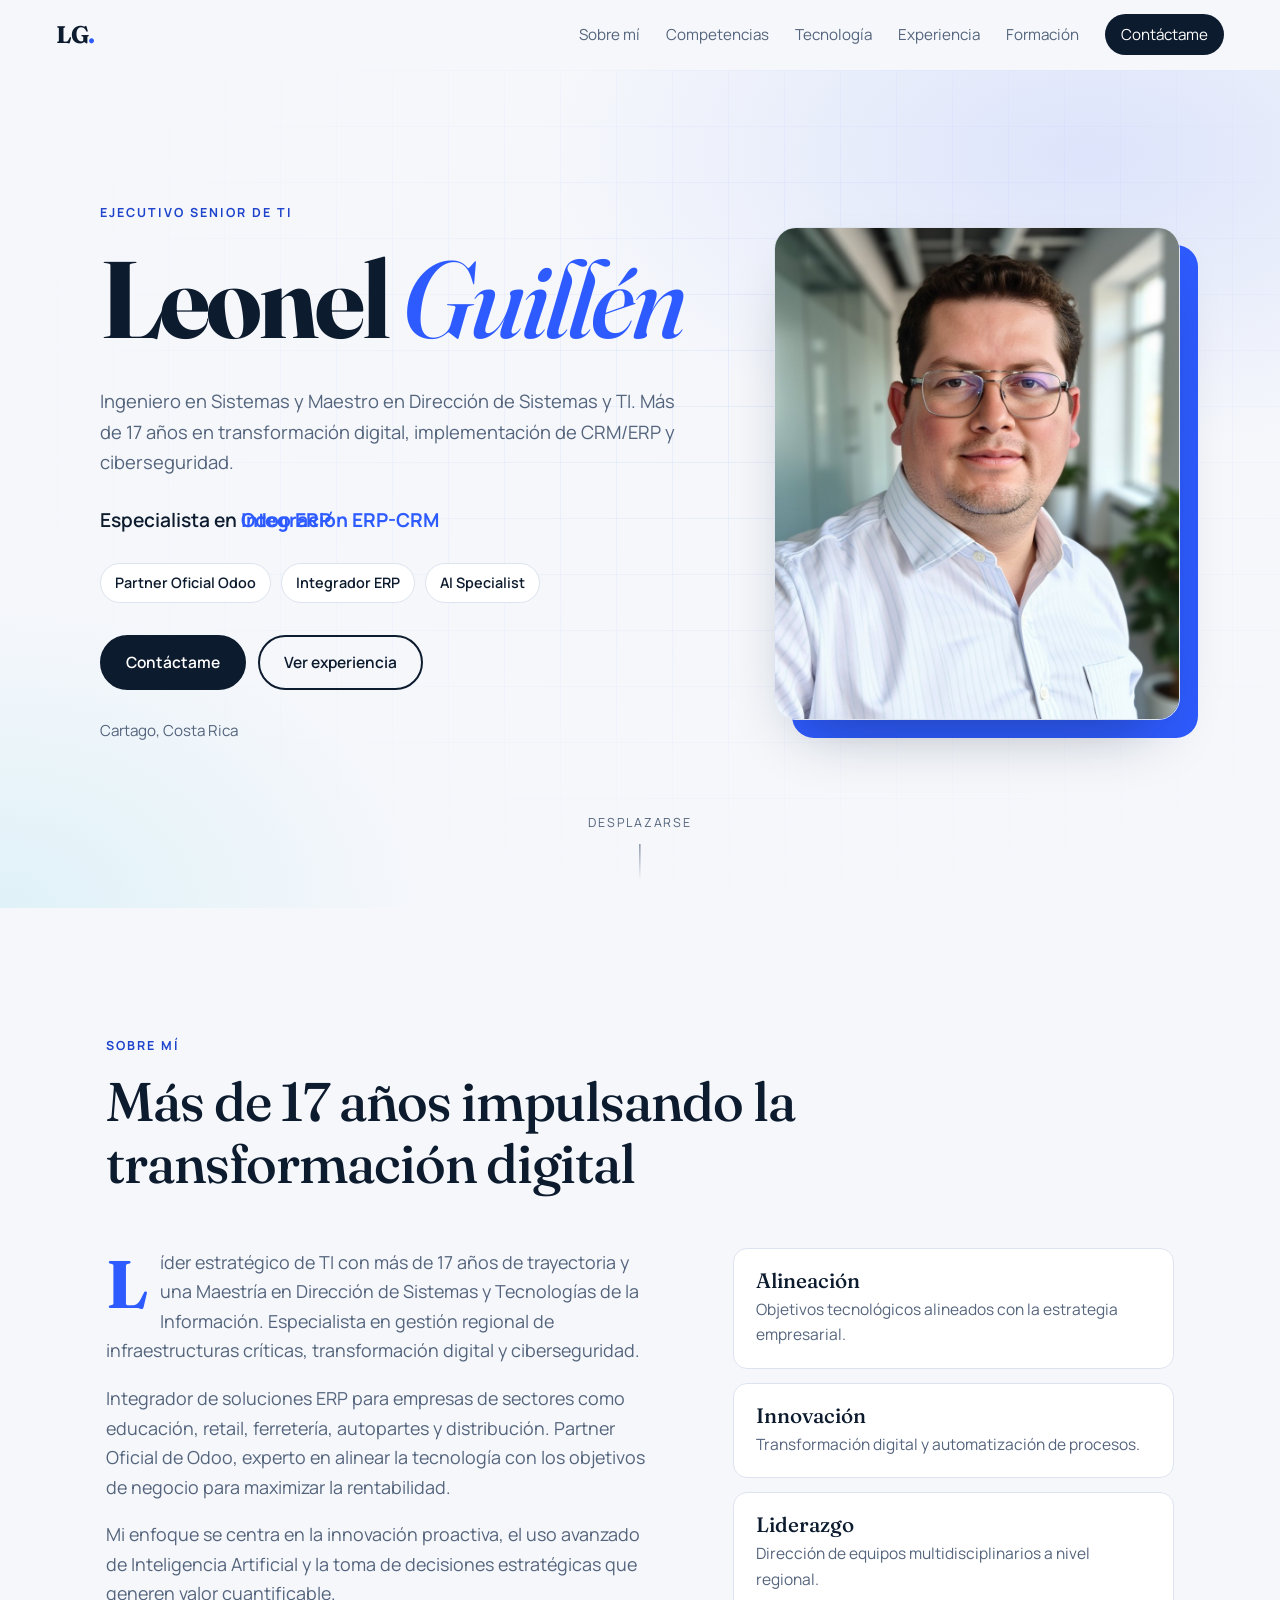
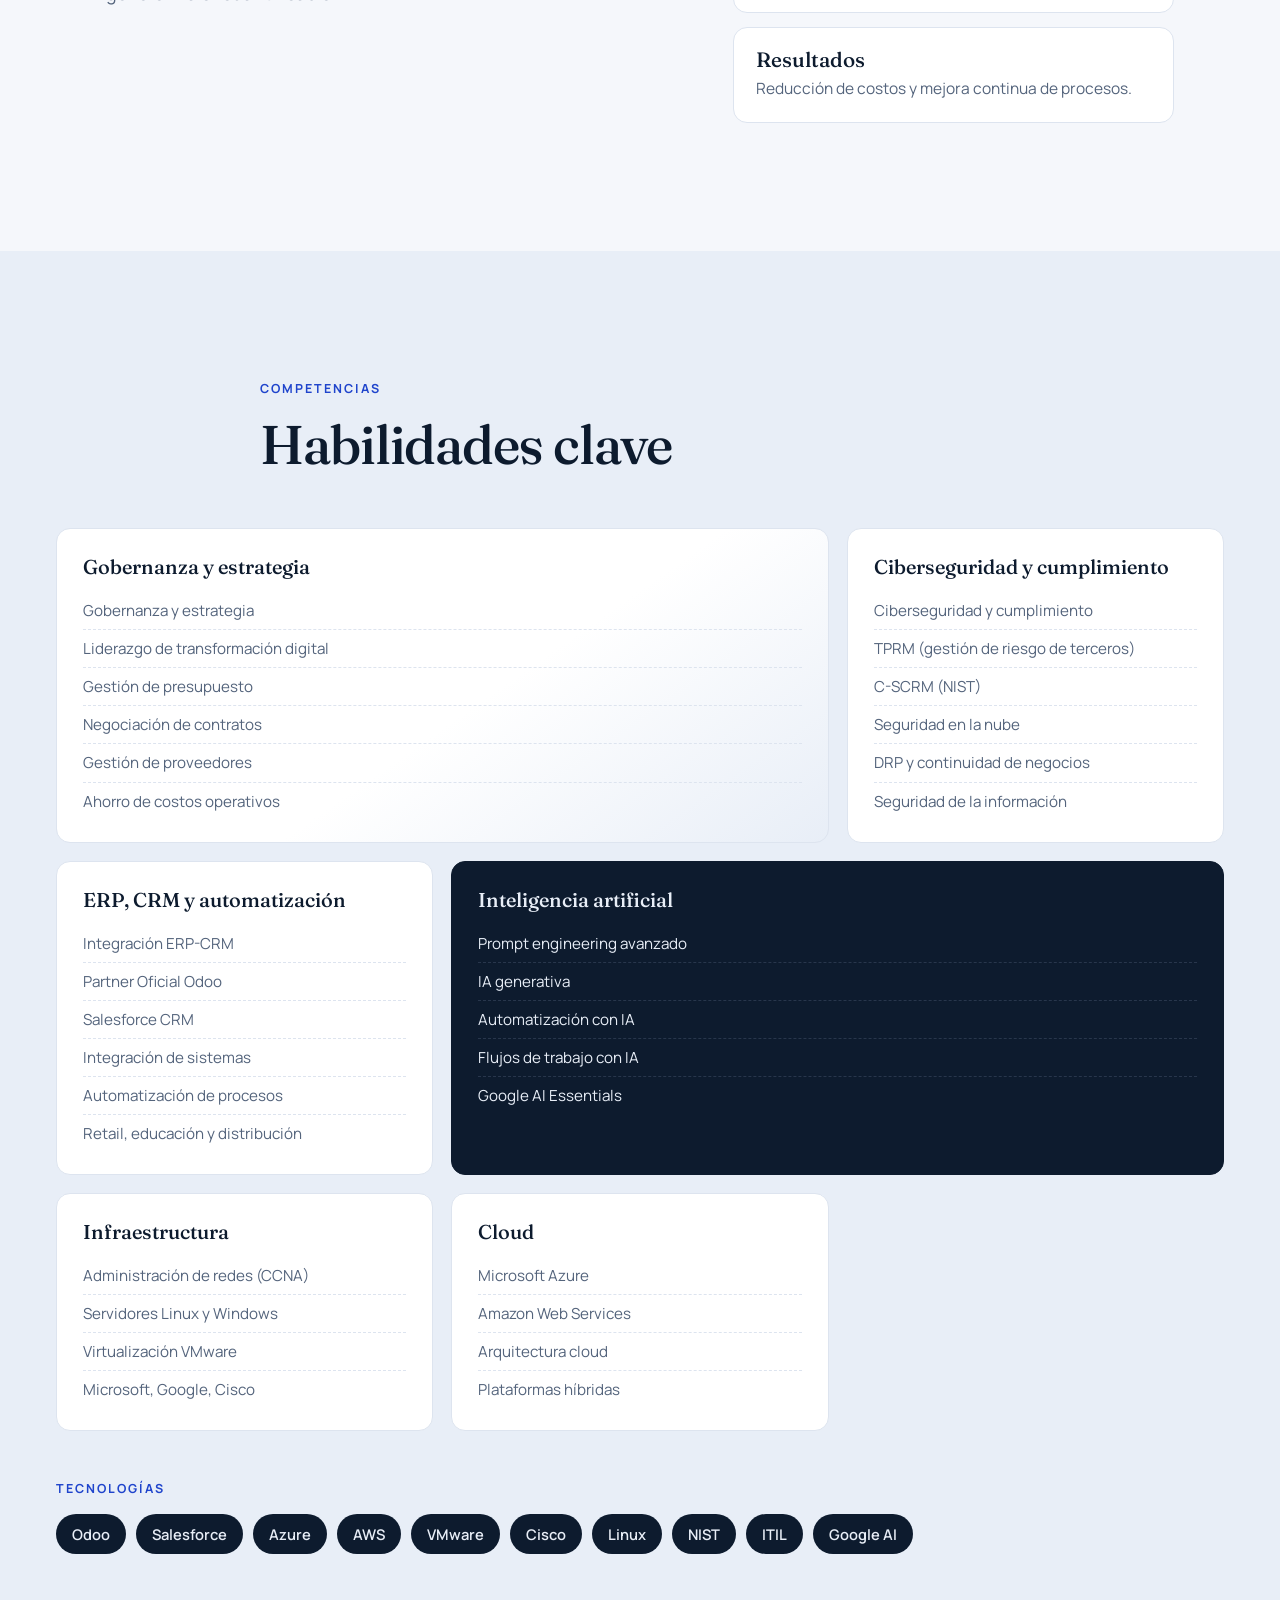
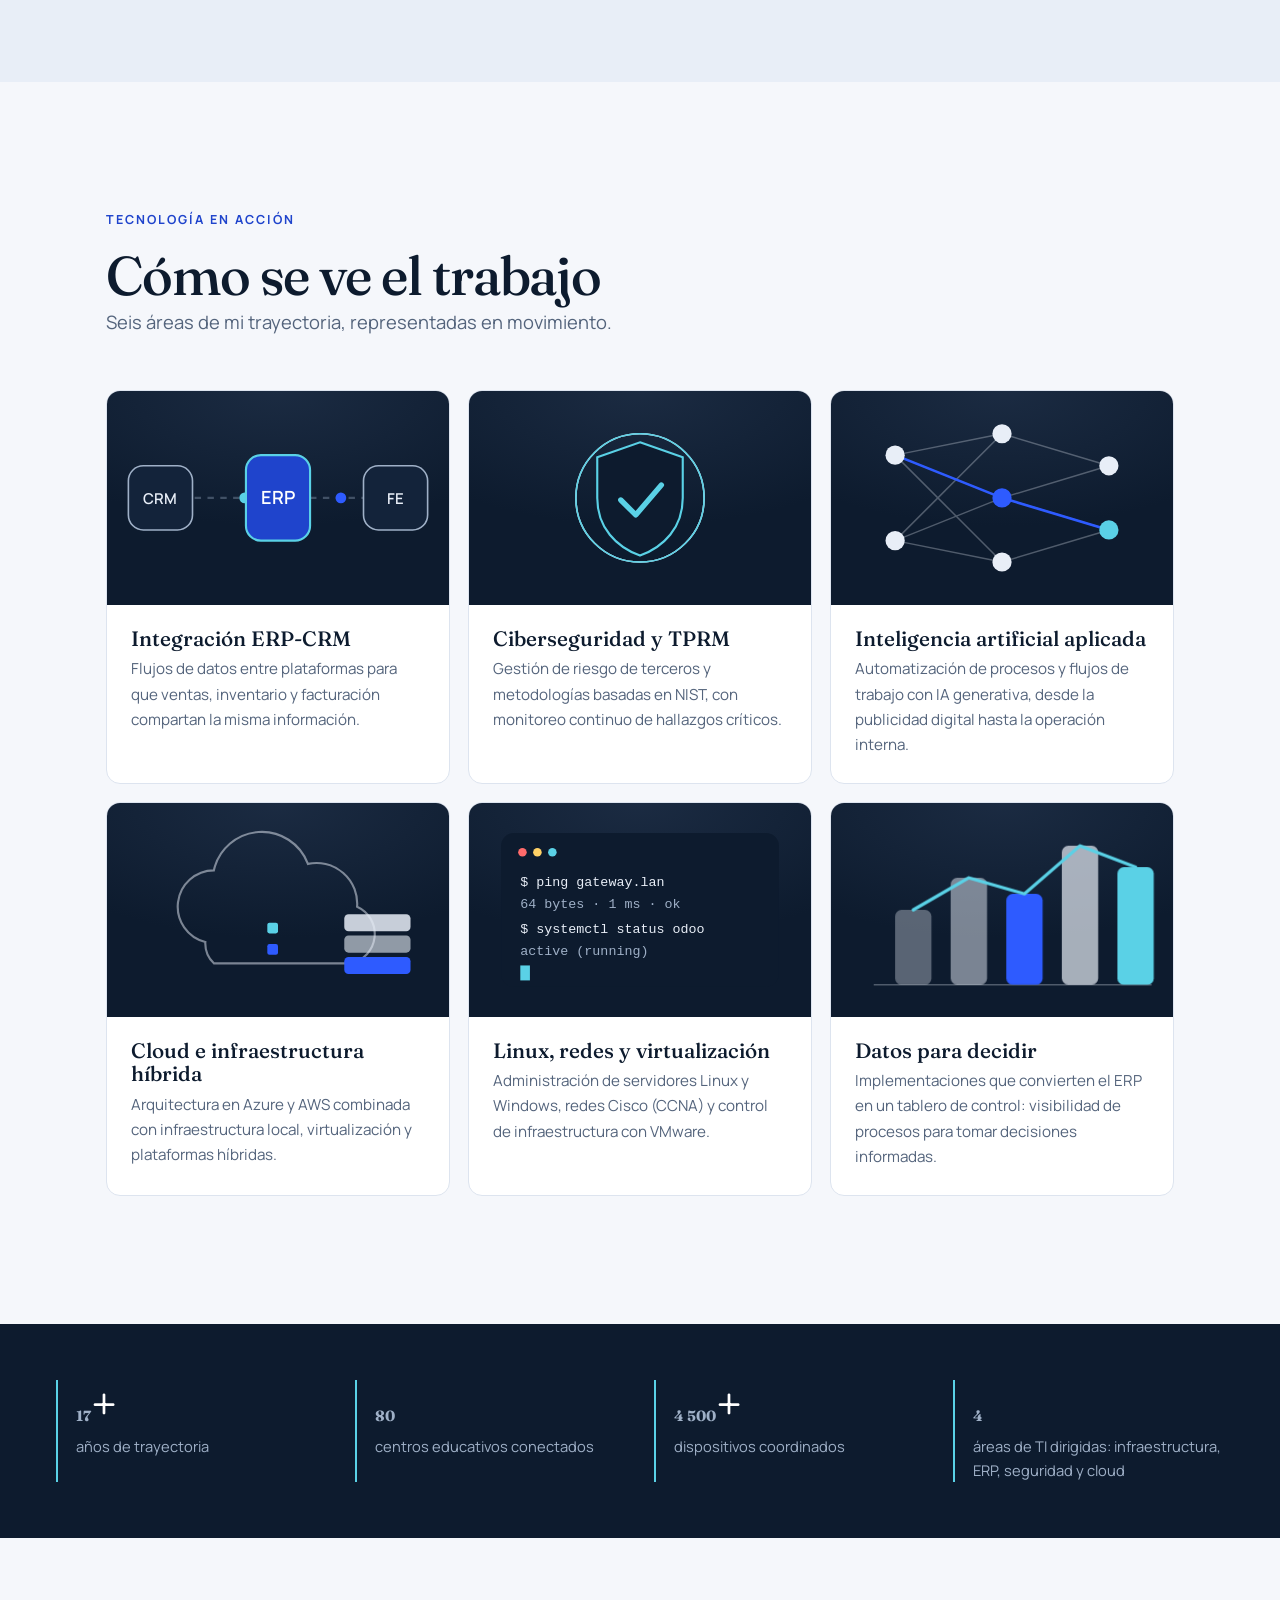
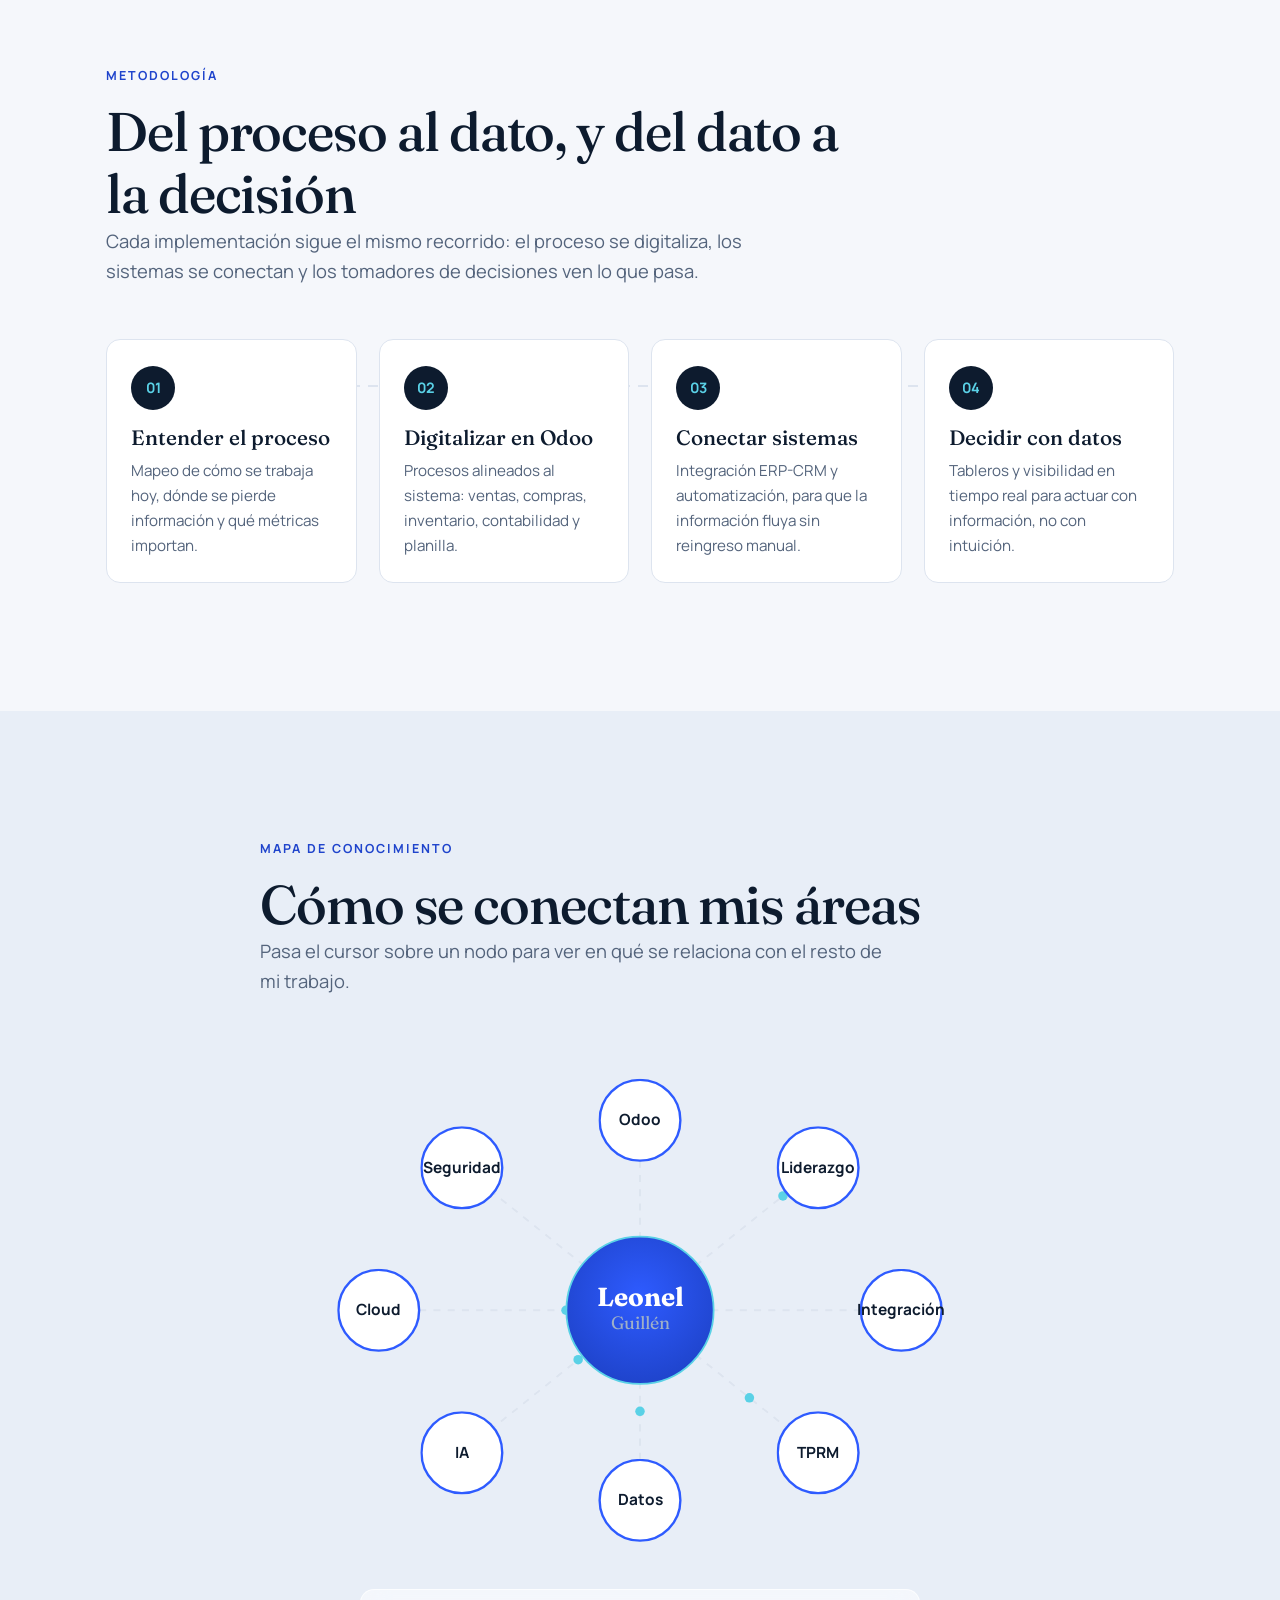
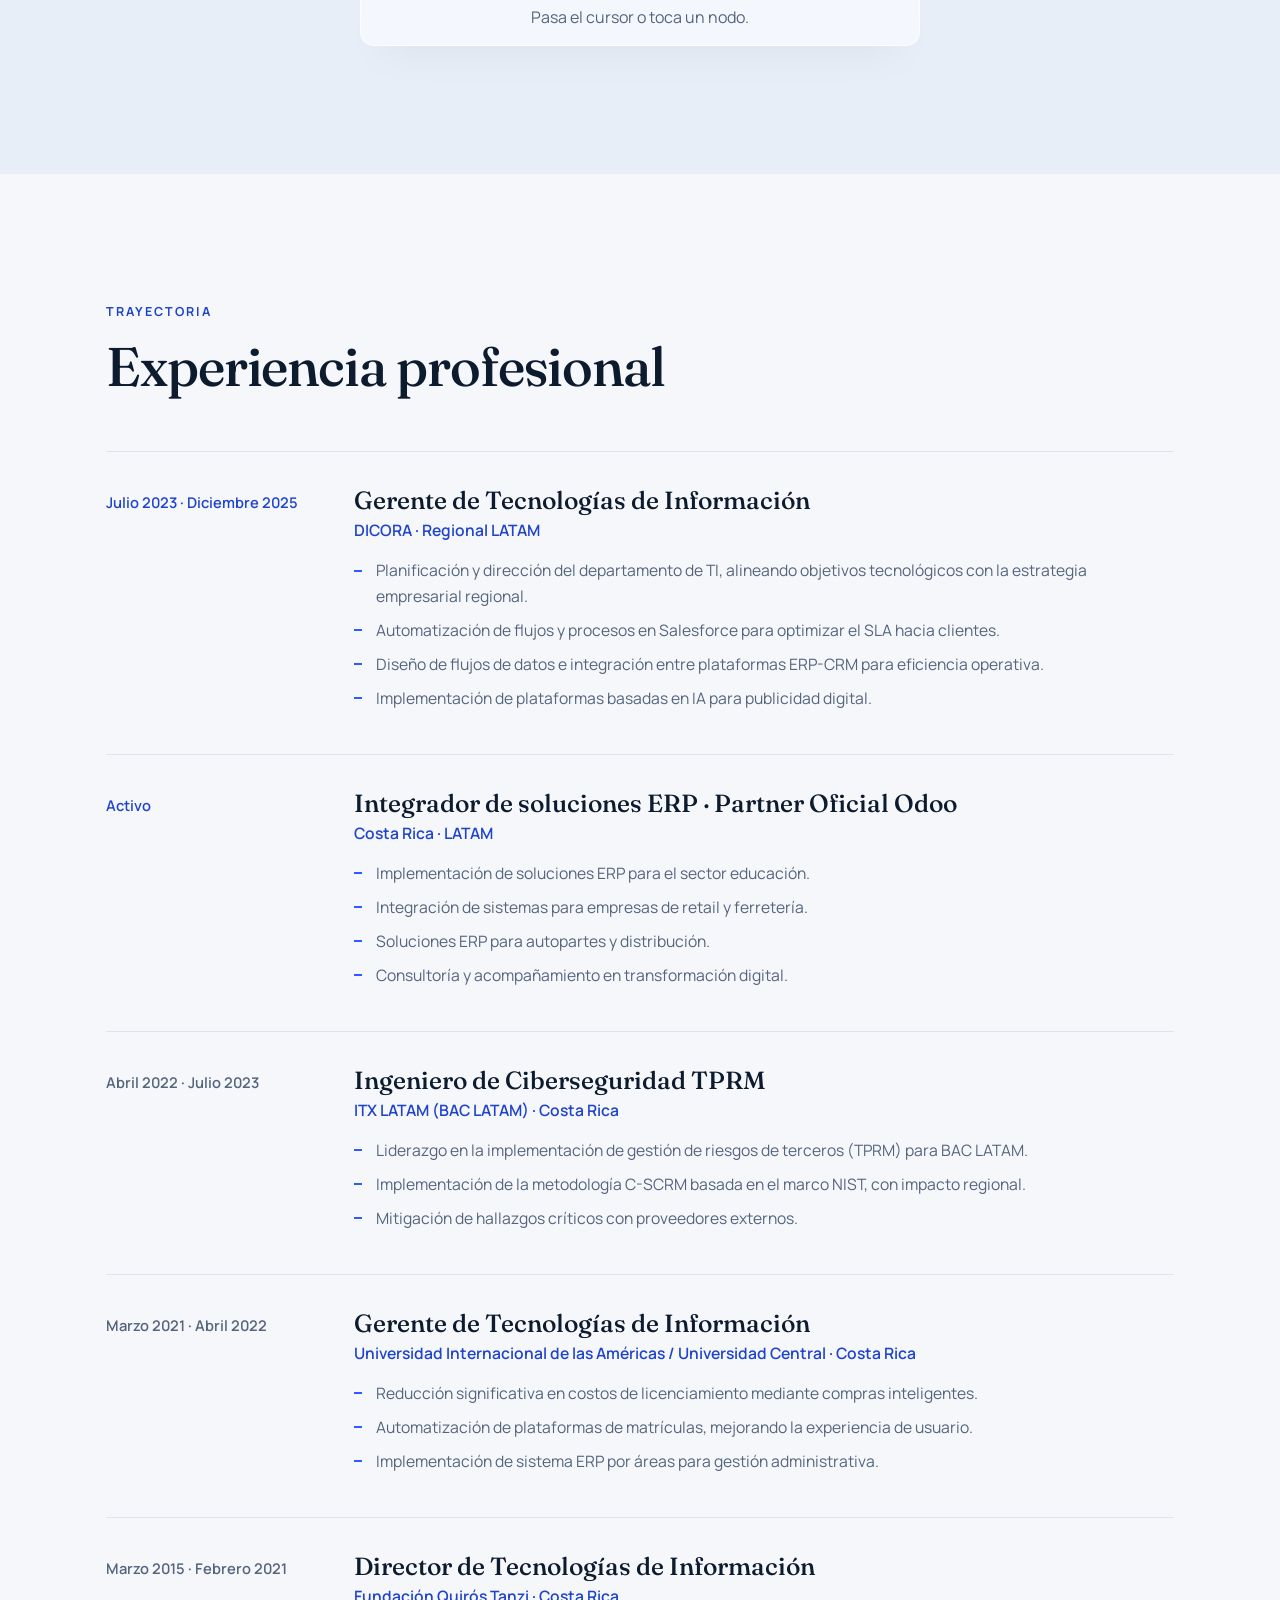
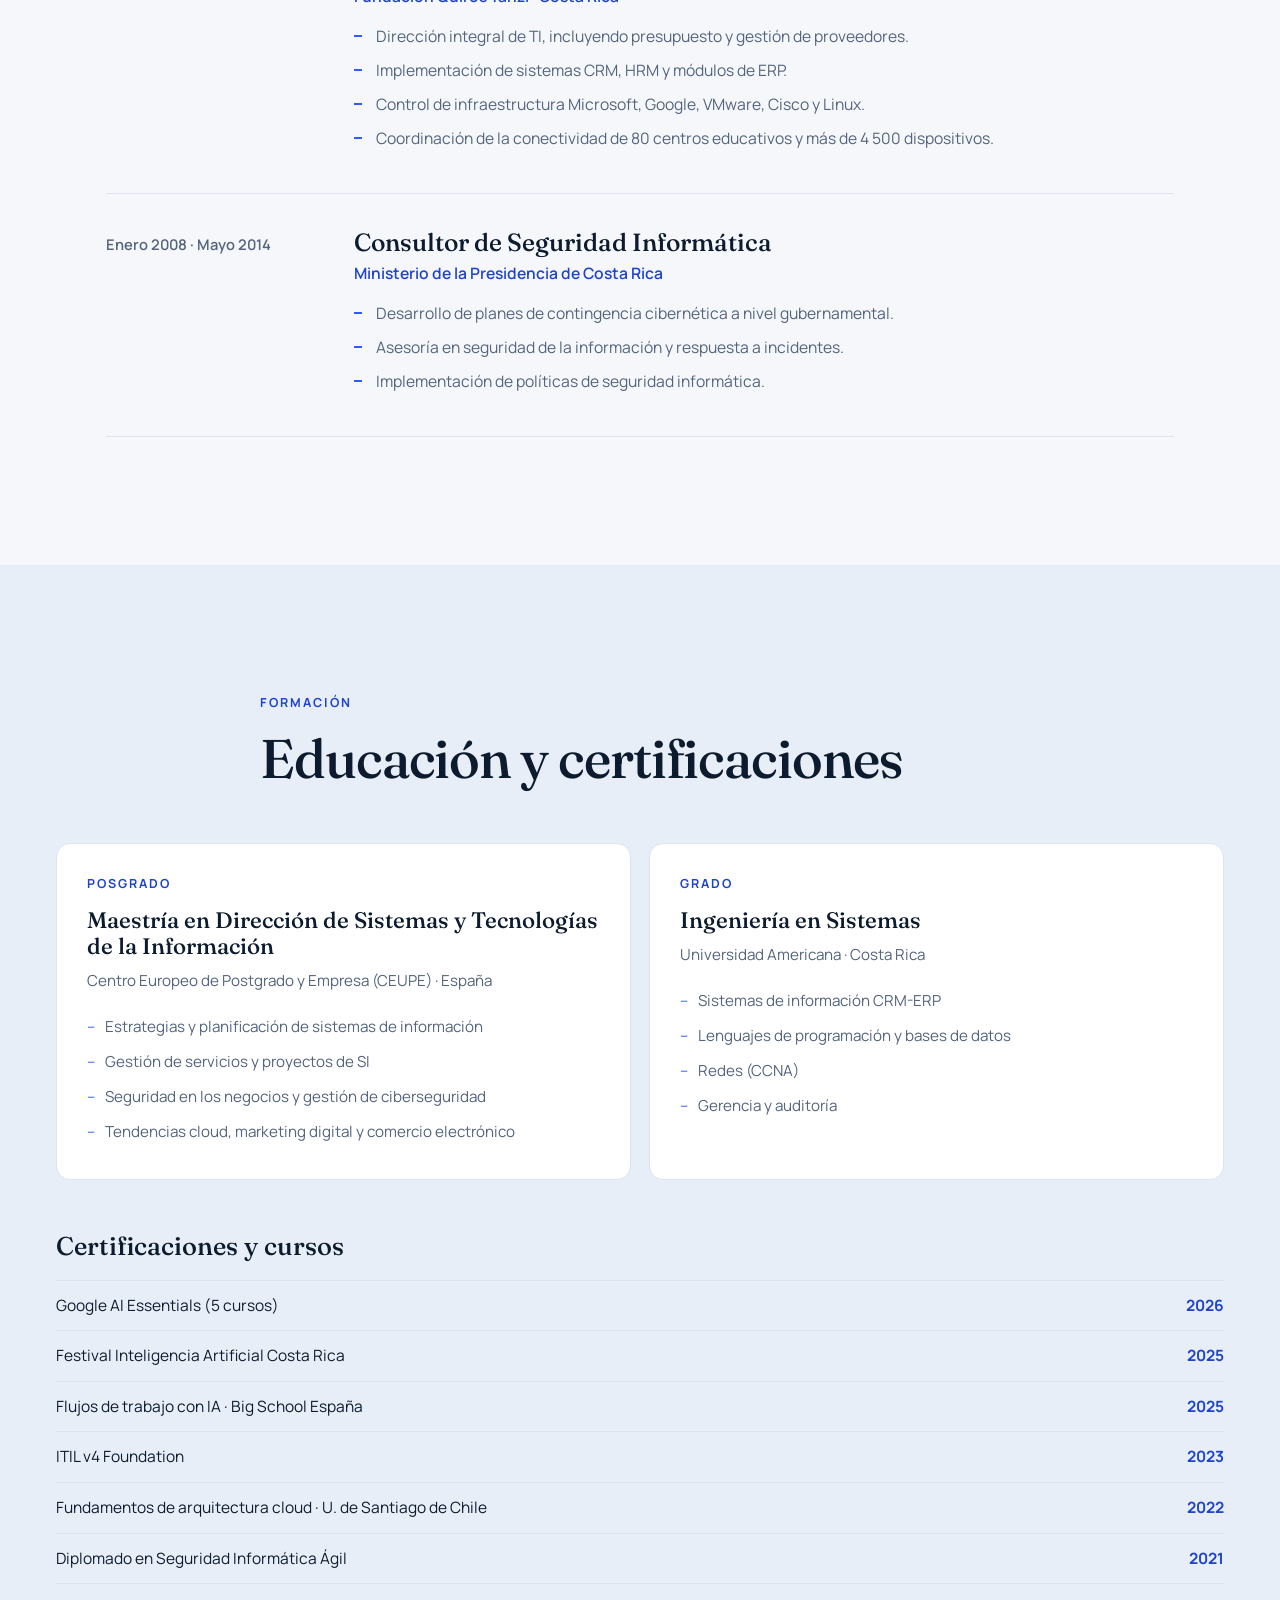
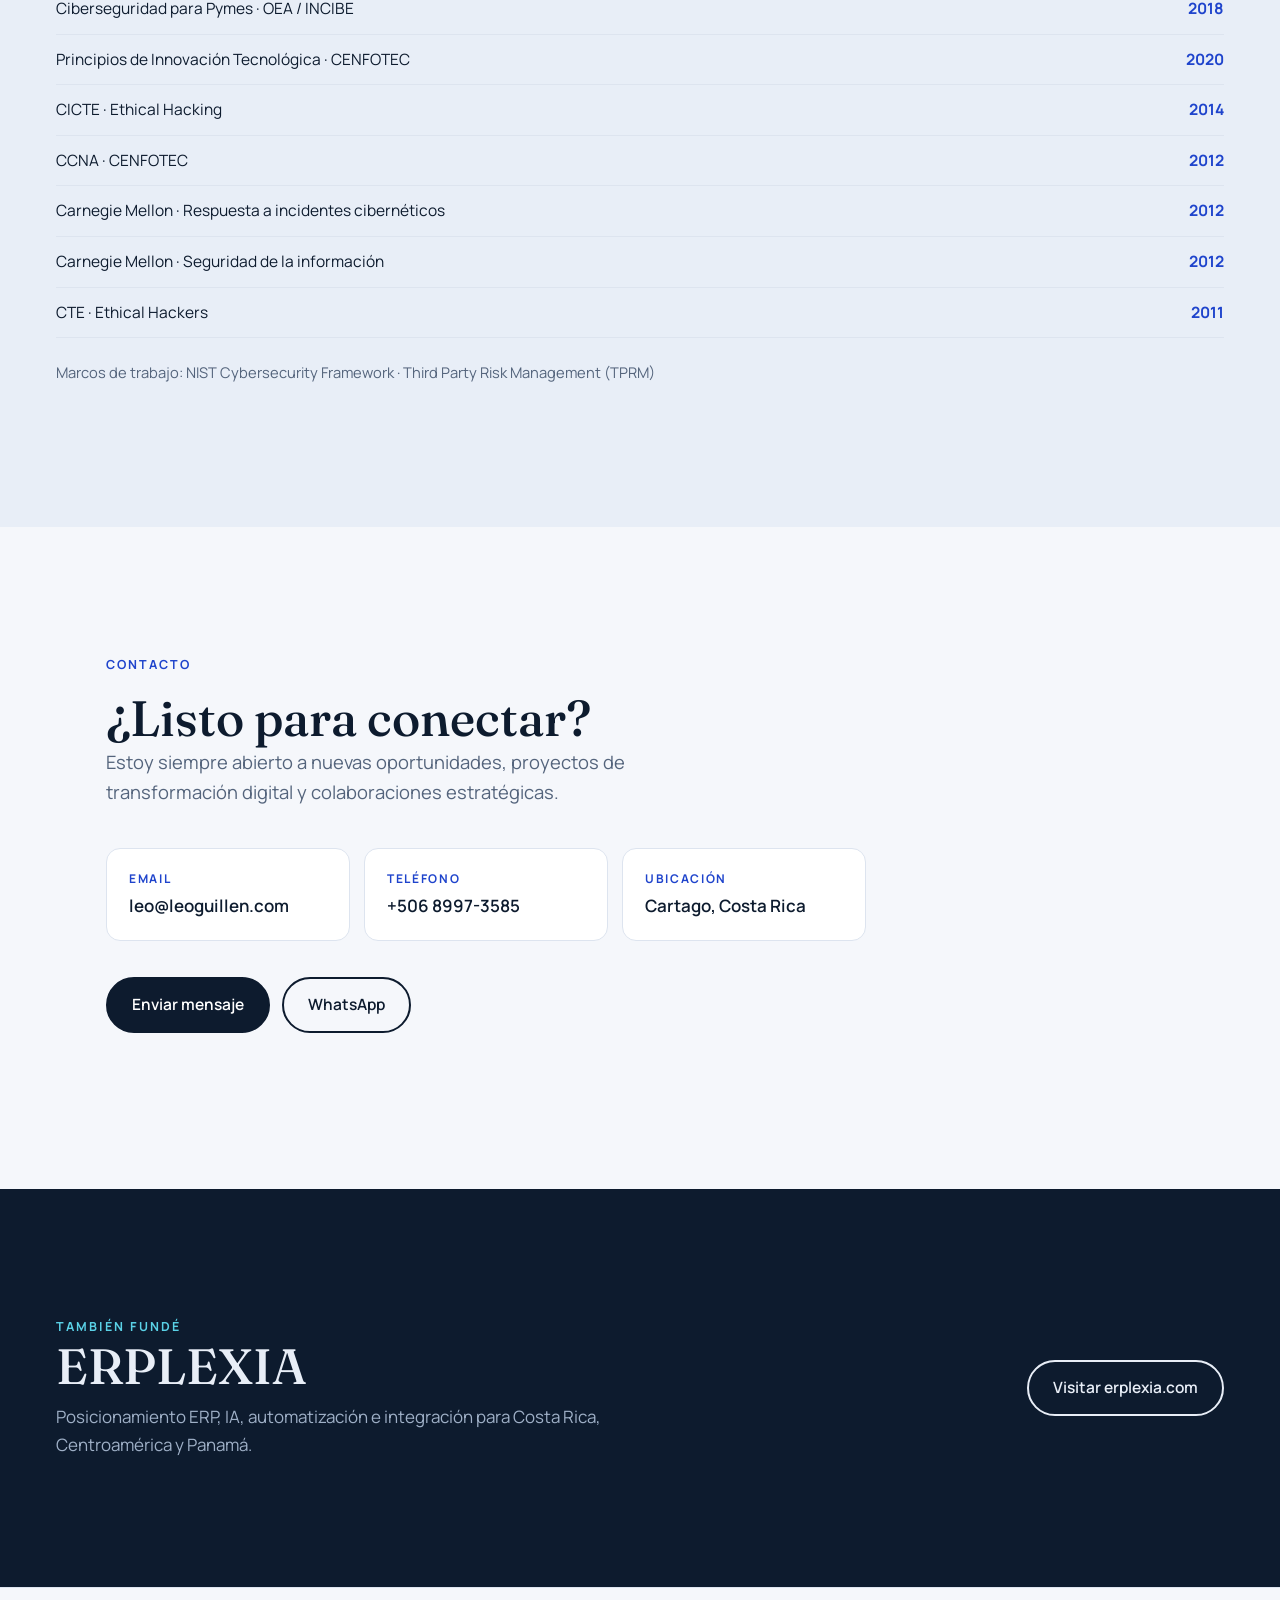
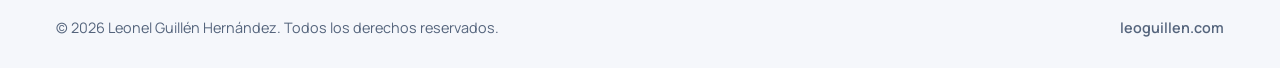
==== index.html @ f6deeb51 "LEO WEB V1" ====
<!doctype html>
<html lang="es">
<head>
  <meta charset="utf-8">
  <meta name="viewport" content="width=device-width, initial-scale=1">
  <title>Leonel Guillén | Ejecutivo Senior de TI · Partner Oficial Odoo</title>
  <meta name="description" content="Leonel Guillén Hernández: más de 17 años en transformación digital, implementación de ERP/CRM con Odoo, ciberseguridad y uso avanzado de IA. Cartago, Costa Rica.">
  <meta name="author" content="Leonel Guillén Hernández">
  <link rel="canonical" href="https://leoguillen.com/">
  <meta property="og:type" content="website">
  <meta property="og:title" content="Leonel Guillén | Ejecutivo Senior de TI">
  <meta property="og:description" content="Transformación digital, ERP/CRM con Odoo, ciberseguridad e IA aplicada.">
  <meta property="og:url" content="https://leoguillen.com/">
  <meta property="og:image" content="https://leoguillen.com/assets/leonel-guillen.jpg">
  <meta name="theme-color" content="#0D1B2E">
  <link rel="preconnect" href="https://fonts.googleapis.com">
  <link rel="preconnect" href="https://fonts.gstatic.com" crossorigin>
  <link href="https://fonts.googleapis.com/css2?family=Fraunces:opsz,wght@9..144,500;9..144,700&family=Manrope:wght@400;500;600;700&display=swap" rel="stylesheet">
  <link rel="icon" href="favicon.svg" type="image/svg+xml">
  <link rel="stylesheet" href="styles.css">
  <script type="application/ld+json">
  {
    "@context": "https://schema.org",
    "@type": "Person",
    "name": "Leonel Guillén Hernández",
    "jobTitle": "Ejecutivo Senior de TI",
    "description": "Ingeniero en Sistemas, Maestría en Dirección de Sistemas y TI. Partner Oficial Odoo, integrador ERP y AI Specialist.",
    "email": "mailto:leo@leoguillen.com",
    "telephone": "+506 8997-3585",
    "address": { "@type": "PostalAddress", "addressLocality": "Cartago", "addressCountry": "CR" },
    "url": "https://leoguillen.com/",
    "knowsAbout": ["Odoo", "ERP", "CRM", "Ciberseguridad", "TPRM", "NIST", "Inteligencia Artificial"]
  }
  </script>
</head>
<body>
<div class="progress" aria-hidden="true"><span></span></div>

<header class="site-header" id="top">
  <a class="brand" href="#top" aria-label="Inicio">LG<span>.</span></a>
  <button class="nav-toggle" aria-expanded="false" aria-controls="nav" aria-label="Abrir menú">
    <span></span><span></span>
  </button>
  <nav id="nav" class="site-nav">
    <a href="#sobre">Sobre mí</a>
    <a href="#competencias">Competencias</a>
    <a href="#tecnologia">Tecnología</a>
    <a href="#experiencia">Experiencia</a>
    <a href="#formacion">Formación</a>
    <a href="#contacto" class="nav-cta">Contáctame</a>
  </nav>
</header>

<main>

  <!-- HERO -->
  <section class="hero">
    <div class="hero-inner hero-grid">
      <div class="hero-copy">
      <p class="eyebrow">Ejecutivo Senior de TI</p>
      <h1>Leonel <em>Guillén</em></h1>
      <p class="lede">Ingeniero en Sistemas y Maestro en Dirección de Sistemas y TI. Más de 17 años en transformación digital, implementación de CRM/ERP y ciberseguridad.</p>
      <p class="rotator-line">Especialista en <span class="rotator" aria-live="off">
        <span class="rot-word is-on">Odoo ERP</span>
        <span class="rot-word">Integración ERP-CRM</span>
        <span class="rot-word">Ciberseguridad y TPRM</span>
        <span class="rot-word">IA aplicada</span>
      </span></p>

      <ul class="badges" aria-label="Especialidades">
        <li>Partner Oficial Odoo</li>
        <li>Integrador ERP</li>
        <li>AI Specialist</li>
      </ul>

      <div class="hero-actions">
        <a class="btn btn-primary" href="#contacto">Contáctame</a>
        <a class="btn btn-ghost" href="#experiencia">Ver experiencia</a>
      </div>

      <p class="meta">Cartago, Costa Rica</p>
      </div>

      <figure class="hero-photo">
        <img src="assets/leonel-guillen.jpg" width="896" height="1088"
             alt="Retrato de Leonel Guillén Hernández, Ejecutivo Senior de TI, en una oficina luminosa"
             fetchpriority="high">
      </figure>
    </div>
    <a class="scroll-hint" href="#sobre" aria-label="Desplazarse a Sobre mí">Desplazarse</a>
  </section>

  <!-- SOBRE MÍ -->
  <section id="sobre" class="section reveal">
    <div class="section-head">
      <p class="eyebrow">Sobre mí</p>
      <h2>Más de 17 años impulsando la transformación digital</h2>
    </div>
    <div class="about-grid">
      <div class="prose">
        <p>Líder estratégico de TI con más de 17 años de trayectoria y una Maestría en Dirección de Sistemas y Tecnologías de la Información. Especialista en gestión regional de infraestructuras críticas, transformación digital y ciberseguridad.</p>
        <p>Integrador de soluciones ERP para empresas de sectores como educación, retail, ferretería, autopartes y distribución. Partner Oficial de Odoo, experto en alinear la tecnología con los objetivos de negocio para maximizar la rentabilidad.</p>
        <p>Mi enfoque se centra en la innovación proactiva, el uso avanzado de Inteligencia Artificial y la toma de decisiones estratégicas que generen valor cuantificable.</p>
      </div>
      <ul class="pillars">
        <li>
          <h3>Alineación</h3>
          <p>Objetivos tecnológicos alineados con la estrategia empresarial.</p>
        </li>
        <li>
          <h3>Innovación</h3>
          <p>Transformación digital y automatización de procesos.</p>
        </li>
        <li>
          <h3>Liderazgo</h3>
          <p>Dirección de equipos multidisciplinarios a nivel regional.</p>
        </li>
        <li>
          <h3>Resultados</h3>
          <p>Reducción de costos y mejora continua de procesos.</p>
        </li>
      </ul>
    </div>
  </section>

  <!-- COMPETENCIAS -->
  <section id="competencias" class="section section-alt reveal">
    <div class="section-head">
      <p class="eyebrow">Competencias</p>
      <h2>Habilidades clave</h2>
    </div>
    <div class="skills">
      <div class="skill-card">
        <h3>Gobernanza y estrategia</h3>
        <ul>
          <li>Gobernanza y estrategia</li>
          <li>Liderazgo de transformación digital</li>
          <li>Gestión de presupuesto</li>
          <li>Negociación de contratos</li>
          <li>Gestión de proveedores</li>
          <li>Ahorro de costos operativos</li>
        </ul>
      </div>
      <div class="skill-card">
        <h3>Ciberseguridad y cumplimiento</h3>
        <ul>
          <li>Ciberseguridad y cumplimiento</li>
          <li>TPRM (gestión de riesgo de terceros)</li>
          <li>C-SCRM (NIST)</li>
          <li>Seguridad en la nube</li>
          <li>DRP y continuidad de negocios</li>
          <li>Seguridad de la información</li>
        </ul>
      </div>
      <div class="skill-card">
        <h3>ERP, CRM y automatización</h3>
        <ul>
          <li>Integración ERP-CRM</li>
          <li>Partner Oficial Odoo</li>
          <li>Salesforce CRM</li>
          <li>Integración de sistemas</li>
          <li>Automatización de procesos</li>
          <li>Retail, educación y distribución</li>
        </ul>
      </div>
      <div class="skill-card">
        <h3>Inteligencia artificial</h3>
        <ul>
          <li>Prompt engineering avanzado</li>
          <li>IA generativa</li>
          <li>Automatización con IA</li>
          <li>Flujos de trabajo con IA</li>
          <li>Google AI Essentials</li>
        </ul>
      </div>
      <div class="skill-card">
        <h3>Infraestructura</h3>
        <ul>
          <li>Administración de redes (CCNA)</li>
          <li>Servidores Linux y Windows</li>
          <li>Virtualización VMware</li>
          <li>Microsoft, Google, Cisco</li>
        </ul>
      </div>
      <div class="skill-card">
        <h3>Cloud</h3>
        <ul>
          <li>Microsoft Azure</li>
          <li>Amazon Web Services</li>
          <li>Arquitectura cloud</li>
          <li>Plataformas híbridas</li>
        </ul>
      </div>
    </div>

    <div class="stack" aria-label="Tecnologías y frameworks">
      <p class="eyebrow">Tecnologías</p>
      <ul>
        <li>Odoo</li><li>Salesforce</li><li>Azure</li><li>AWS</li><li>VMware</li><li>Cisco</li><li>Linux</li><li>NIST</li><li>ITIL</li><li>Google AI</li>
      </ul>
    </div>
  </section>

  <!-- TECNOLOGÍA EN ACCIÓN -->
  <section id="tecnologia" class="section tech reveal">
    <div class="section-head">
      <p class="eyebrow">Tecnología en acción</p>
      <h2>Cómo se ve el trabajo</h2>
      <p class="lede">Seis áreas de mi trayectoria, representadas en movimiento.</p>
    </div>

    <div class="tech-grid">

      <!-- 1. Integración ERP-CRM -->
      <figure class="tech-card">
        <div class="tech-visual" aria-hidden="true">
          <svg viewBox="0 0 320 200" role="img">
            <title>Flujo de datos entre CRM, ERP y facturación</title>
            <g class="t-line" fill="none" stroke="currentColor" stroke-width="2" stroke-dasharray="6 6" opacity=".35">
              <path d="M70 100 H130"/><path d="M190 100 H250"/>
            </g>
            <circle class="t-pulse" r="5" fill="var(--cian)">
              <animateMotion dur="2.6s" repeatCount="indefinite" path="M70 100 H250"/>
            </circle>
            <circle class="t-pulse" r="5" fill="var(--cobalto)">
              <animateMotion dur="2.6s" begin="1.3s" repeatCount="indefinite" path="M70 100 H250"/>
            </circle>
            <rect x="20" y="70" width="60" height="60" rx="14" class="t-node"/>
            <rect x="130" y="60" width="60" height="80" rx="14" class="t-node t-node-main"/>
            <rect x="240" y="70" width="60" height="60" rx="14" class="t-node"/>
            <text x="50" y="106" class="t-label" text-anchor="middle">CRM</text>
            <text x="160" y="106" class="t-label t-label-main" text-anchor="middle">ERP</text>
            <text x="270" y="106" class="t-label" text-anchor="middle">FE</text>
          </svg>
        </div>
        <figcaption>
          <h3>Integración ERP-CRM</h3>
          <p>Flujos de datos entre plataformas para que ventas, inventario y facturación compartan la misma información.</p>
        </figcaption>
      </figure>

      <!-- 2. Ciberseguridad / TPRM / NIST -->
      <figure class="tech-card">
        <div class="tech-visual" aria-hidden="true">
          <svg viewBox="0 0 320 200" role="img">
            <title>Escudo de ciberseguridad con anillos de monitoreo</title>
            <circle class="t-ring" cx="160" cy="100" r="60" fill="none" stroke="currentColor" stroke-width="1.5"/>
            <circle class="t-ring t-ring-2" cx="160" cy="100" r="60" fill="none" stroke="var(--cian)" stroke-width="1.5"/>
            <path class="t-shield" d="M160 48 L200 62 V100 C200 128 182 146 160 154 C138 146 120 128 120 100 V62 Z"
                  fill="var(--tinta)" stroke="var(--cian)" stroke-width="2"/>
            <path class="t-check" d="M142 102 L156 116 L180 88" fill="none" stroke="var(--cian)" stroke-width="5" stroke-linecap="round" stroke-linejoin="round"/>
          </svg>
        </div>
        <figcaption>
          <h3>Ciberseguridad y TPRM</h3>
          <p>Gestión de riesgo de terceros y metodologías basadas en NIST, con monitoreo continuo de hallazgos críticos.</p>
        </figcaption>
      </figure>

      <!-- 3. Inteligencia artificial -->
      <figure class="tech-card">
        <div class="tech-visual" aria-hidden="true">
          <svg viewBox="0 0 320 200" role="img">
            <title>Red neuronal con conexiones que se activan</title>
            <g stroke="currentColor" stroke-width="1.4" opacity=".3">
              <line x1="60" y1="60" x2="160" y2="40"/><line x1="60" y1="60" x2="160" y2="100"/><line x1="60" y1="60" x2="160" y2="160"/>
              <line x1="60" y1="140" x2="160" y2="40"/><line x1="60" y1="140" x2="160" y2="100"/><line x1="60" y1="140" x2="160" y2="160"/>
              <line x1="160" y1="40" x2="260" y2="70"/><line x1="160" y1="100" x2="260" y2="70"/><line x1="160" y1="100" x2="260" y2="130"/><line x1="160" y1="160" x2="260" y2="130"/>
            </g>
            <g class="t-synapse" stroke="var(--cobalto)" stroke-width="2.4" fill="none">
              <line x1="60" y1="60" x2="160" y2="100"/><line x1="160" y1="100" x2="260" y2="130"/>
            </g>
            <circle cx="60" cy="60" r="9" fill="currentColor"/><circle cx="60" cy="140" r="9" fill="currentColor"/>
            <circle class="t-node-dot" cx="160" cy="40" r="9" fill="currentColor"/>
            <circle class="t-node-dot" cx="160" cy="100" r="9" fill="var(--cobalto)"/>
            <circle cx="160" cy="160" r="9" fill="currentColor"/>
            <circle cx="260" cy="70" r="9" fill="currentColor"/><circle cx="260" cy="130" r="9" fill="var(--cian)"/>
          </svg>
        </div>
        <figcaption>
          <h3>Inteligencia artificial aplicada</h3>
          <p>Automatización de procesos y flujos de trabajo con IA generativa, desde la publicidad digital hasta la operación interna.</p>
        </figcaption>
      </figure>

      <!-- 4. Cloud híbrida -->
      <figure class="tech-card">
        <div class="tech-visual" aria-hidden="true">
          <svg viewBox="0 0 320 200" role="img">
            <title>Nube híbrida con paquetes de datos viajando a servidores</title>
            <path d="M92 130 a34 34 0 0 1 8 -67 a46 46 0 0 1 88 -6 a38 38 0 0 1 46 40 a28 28 0 0 1 -6 53 H100 a26 26 0 0 1 -8 -20 Z"
                  fill="none" stroke="currentColor" stroke-width="2" opacity=".5"/>
            <g class="t-stack">
              <rect x="222" y="104" width="62" height="16" rx="4" fill="currentColor" opacity=".85"/>
              <rect x="222" y="124" width="62" height="16" rx="4" fill="currentColor" opacity=".6"/>
              <rect x="222" y="144" width="62" height="16" rx="4" fill="var(--cobalto)"/>
            </g>
            <rect class="t-packet" x="150" y="112" width="10" height="10" rx="2" fill="var(--cian)"/>
            <rect class="t-packet t-packet-2" x="150" y="132" width="10" height="10" rx="2" fill="var(--cobalto)"/>
          </svg>
        </div>
        <figcaption>
          <h3>Cloud e infraestructura híbrida</h3>
          <p>Arquitectura en Azure y AWS combinada con infraestructura local, virtualización y plataformas híbridas.</p>
        </figcaption>
      </figure>

      <!-- 5. Linux / redes -->
      <figure class="tech-card">
        <div class="tech-visual" aria-hidden="true">
          <svg viewBox="0 0 320 200" role="img">
            <title>Terminal con comandos de administración de servidores</title>
            <rect x="30" y="28" width="260" height="144" rx="12" fill="var(--tinta)"/>
            <circle cx="50" cy="46" r="4" fill="#ff6b6b"/><circle cx="64" cy="46" r="4" fill="#ffd166"/><circle cx="78" cy="46" r="4" fill="var(--cian)"/>
            <text x="48" y="78" class="t-term">$ ping gateway.lan</text>
            <text x="48" y="98" class="t-term t-term-dim">64 bytes · 1 ms · ok</text>
            <text x="48" y="122" class="t-term">$ systemctl status odoo</text>
            <text x="48" y="142" class="t-term t-term-dim">active (running)</text>
            <rect class="t-cursor" x="48" y="152" width="9" height="14" fill="var(--cian)"/>
          </svg>
        </div>
        <figcaption>
          <h3>Linux, redes y virtualización</h3>
          <p>Administración de servidores Linux y Windows, redes Cisco (CCNA) y control de infraestructura con VMware.</p>
        </figcaption>
      </figure>

      <!-- 6. Dashboards / decisiones -->
      <figure class="tech-card">
        <div class="tech-visual" aria-hidden="true">
          <svg viewBox="0 0 320 200" role="img">
            <title>Gráfico de barras que crece para mostrar resultados</title>
            <line x1="40" y1="170" x2="300" y2="170" stroke="currentColor" opacity=".3" stroke-width="1.5"/>
            <rect class="t-bar" x="60"  y="100" width="34" height="70"  rx="6" fill="currentColor" opacity=".35" style="--d:0s"/>
            <rect class="t-bar" x="112" y="70"  width="34" height="100" rx="6" fill="currentColor" opacity=".5"  style="--d:.15s"/>
            <rect class="t-bar" x="164" y="85"  width="34" height="85"  rx="6" fill="var(--cobalto)" style="--d:.3s"/>
            <rect class="t-bar" x="216" y="40"  width="34" height="130" rx="6" fill="currentColor" opacity=".7"  style="--d:.45s"/>
            <rect class="t-bar" x="268" y="60"  width="34" height="110" rx="6" fill="var(--cian)" style="--d:.6s"/>
            <polyline class="t-trend" points="77,100 129,70 181,85 233,40 285,60" fill="none" stroke="var(--cian)" stroke-width="3" stroke-linecap="round" stroke-linejoin="round"/>
          </svg>
        </div>
        <figcaption>
          <h3>Datos para decidir</h3>
          <p>Implementaciones que convierten el ERP en un tablero de control: visibilidad de procesos para tomar decisiones informadas.</p>
        </figcaption>
      </figure>

    </div>
  </section>

  <!-- ESTADÍSTICAS -->
  <section class="stats reveal" aria-label="Cifras clave">
    <div class="stats-inner">
      <div class="stat"><b><span class="count" data-to="17">0</span>+</b><span>años de trayectoria</span></div>
      <div class="stat"><b><span class="count" data-to="80">0</span></b><span>centros educativos conectados</span></div>
      <div class="stat"><b><span class="count" data-to="4500">0</span>+</b><span>dispositivos coordinados</span></div>
      <div class="stat"><b><span class="count" data-to="4">0</span></b><span>áreas de TI dirigidas: infraestructura, ERP, seguridad y cloud</span></div>
    </div>
  </section>

  <!-- METODOLOGÍA: FLUJO -->
  <section id="metodologia" class="section reveal">
    <div class="section-head">
      <p class="eyebrow">Metodología</p>
      <h2>Del proceso al dato, y del dato a la decisión</h2>
      <p class="lede">Cada implementación sigue el mismo recorrido: el proceso se digitaliza, los sistemas se conectan y los tomadores de decisiones ven lo que pasa.</p>
    </div>
    <div class="flow" aria-label="Flujo de implementación">
      <div class="flow-line" aria-hidden="true"><span class="flow-dot"></span></div>
      <ol class="flow-steps">
        <li class="flow-step" style="--i:0">
          <span class="flow-num">01</span>
          <h3>Entender el proceso</h3>
          <p>Mapeo de cómo se trabaja hoy, dónde se pierde información y qué métricas importan.</p>
        </li>
        <li class="flow-step" style="--i:1">
          <span class="flow-num">02</span>
          <h3>Digitalizar en Odoo</h3>
          <p>Procesos alineados al sistema: ventas, compras, inventario, contabilidad y planilla.</p>
        </li>
        <li class="flow-step" style="--i:2">
          <span class="flow-num">03</span>
          <h3>Conectar sistemas</h3>
          <p>Integración ERP-CRM y automatización, para que la información fluya sin reingreso manual.</p>
        </li>
        <li class="flow-step" style="--i:3">
          <span class="flow-num">04</span>
          <h3>Decidir con datos</h3>
          <p>Tableros y visibilidad en tiempo real para actuar con información, no con intuición.</p>
        </li>
      </ol>
    </div>
  </section>

  <!-- CONOCIMIENTO: MAPA -->
  <section id="conocimiento" class="section section-alt reveal">
    <div class="section-head">
      <p class="eyebrow">Mapa de conocimiento</p>
      <h2>Cómo se conectan mis áreas</h2>
      <p class="lede">Pasa el cursor sobre un nodo para ver en qué se relaciona con el resto de mi trabajo.</p>
    </div>
    <div class="kg-wrap">
      <svg class="kg" viewBox="0 0 640 440" role="img" aria-labelledby="kg-title">
        <title id="kg-title">Mapa de conocimiento: áreas de trabajo conectadas</title>
        <defs>
          <radialGradient id="kgCore" cx="50%" cy="40%" r="60%">
            <stop offset="0%" stop-color="#2E5BFF"/>
            <stop offset="100%" stop-color="#1F44CC"/>
          </radialGradient>
        </defs>
        <!-- conexiones -->
        <g class="kg-links" fill="none" stroke="currentColor" stroke-width="1.6">
          <path d="M320 220 L320 60"/>
          <path d="M320 220 L470 100"/>
          <path d="M320 220 L540 220"/>
          <path d="M320 220 L470 340"/>
          <path d="M320 220 L320 380"/>
          <path d="M320 220 L170 340"/>
          <path d="M320 220 L100 220"/>
          <path d="M320 220 L170 100"/>
        </g>
        <!-- pulsos que viajan por cada conexión -->
        <g fill="#5AD1E6">
          <circle r="4"><animateMotion dur="3.2s" repeatCount="indefinite" path="M320 220 L320 60"/></circle>
          <circle r="4"><animateMotion dur="3.8s" begin=".4s" repeatCount="indefinite" path="M320 220 L470 100"/></circle>
          <circle r="4"><animateMotion dur="2.9s" begin=".9s" repeatCount="indefinite" path="M320 220 L540 220"/></circle>
          <circle r="4"><animateMotion dur="3.5s" begin="1.3s" repeatCount="indefinite" path="M320 220 L470 340"/></circle>
          <circle r="4"><animateMotion dur="3.1s" begin="1.8s" repeatCount="indefinite" path="M320 220 L320 380"/></circle>
          <circle r="4"><animateMotion dur="3.6s" begin="2.2s" repeatCount="indefinite" path="M320 220 L170 340"/></circle>
          <circle r="4"><animateMotion dur="3.0s" begin="2.6s" repeatCount="indefinite" path="M320 220 L100 220"/></circle>
          <circle r="4"><animateMotion dur="3.4s" begin="3s" repeatCount="indefinite" path="M320 220 L170 100"/></circle>
        </g>
        <!-- núcleo -->
        <g class="kg-core">
          <circle cx="320" cy="220" r="62" fill="url(#kgCore)"/>
          <circle cx="320" cy="220" r="62" fill="none" stroke="#5AD1E6" stroke-width="1.5" class="kg-ring"/>
          <text x="320" y="216" text-anchor="middle" class="kg-core-t">Leonel</text>
          <text x="320" y="236" text-anchor="middle" class="kg-core-s">Guillén</text>
        </g>
        <!-- nodos -->
        <g class="kg-node" data-info="Odoo: implementación, integración y procesos ERP para educación, retail y distribución.">
          <circle cx="320" cy="60" r="34"/><text x="320" y="64" text-anchor="middle">Odoo</text>
        </g>
        <g class="kg-node" data-info="Liderazgo regional de TI: planificación, presupuesto y alineación con la estrategia.">
          <circle cx="470" cy="100" r="34"/><text x="470" y="104" text-anchor="middle">Liderazgo</text>
        </g>
        <g class="kg-node" data-info="Integración de sistemas: flujos de datos entre CRM, ERP y facturación.">
          <circle cx="540" cy="220" r="34"/><text x="540" y="224" text-anchor="middle">Integración</text>
        </g>
        <g class="kg-node" data-info="Gestión de riesgo de terceros (TPRM) y metodología C-SCRM con NIST.">
          <circle cx="470" cy="340" r="34"/><text x="470" y="344" text-anchor="middle">TPRM</text>
        </g>
        <g class="kg-node" data-info="Datos y tableros: visibilidad para decidir con información en tiempo real.">
          <circle cx="320" cy="380" r="34"/><text x="320" y="384" text-anchor="middle">Datos</text>
        </g>
        <g class="kg-node" data-info="IA aplicada: prompt engineering, IA generativa y automatización de flujos.">
          <circle cx="170" cy="340" r="34"/><text x="170" y="344" text-anchor="middle">IA</text>
        </g>
        <g class="kg-node" data-info="Cloud e infraestructura: Azure, AWS, Linux, redes Cisco y VMware.">
          <circle cx="100" cy="220" r="34"/><text x="100" y="224" text-anchor="middle">Cloud</text>
        </g>
        <g class="kg-node" data-info="Ciberseguridad: NIST, continuidad de negocio, respuesta a incidentes.">
          <circle cx="170" cy="100" r="34"/><text x="170" y="104" text-anchor="middle">Seguridad</text>
        </g>
      </svg>
      <p class="kg-info" aria-live="polite">Pasa el cursor o toca un nodo.</p>
    </div>
  </section>

  <!-- EXPERIENCIA -->
  <section id="experiencia" class="section reveal">
    <div class="section-head">
      <p class="eyebrow">Trayectoria</p>
      <h2>Experiencia profesional</h2>
    </div>

    <ol class="timeline">
      <li class="job current">
        <div class="job-date">Julio 2023 · Diciembre 2025</div>
        <div class="job-body">
          <h3>Gerente de Tecnologías de Información</h3>
          <p class="org">DICORA · Regional LATAM</p>
          <ul>
            <li>Planificación y dirección del departamento de TI, alineando objetivos tecnológicos con la estrategia empresarial regional.</li>
            <li>Automatización de flujos y procesos en Salesforce para optimizar el SLA hacia clientes.</li>
            <li>Diseño de flujos de datos e integración entre plataformas ERP-CRM para eficiencia operativa.</li>
            <li>Implementación de plataformas basadas en IA para publicidad digital.</li>
          </ul>
        </div>
      </li>

      <li class="job current">
        <div class="job-date">Activo</div>
        <div class="job-body">
          <h3>Integrador de soluciones ERP · Partner Oficial Odoo</h3>
          <p class="org">Costa Rica · LATAM</p>
          <ul>
            <li>Implementación de soluciones ERP para el sector educación.</li>
            <li>Integración de sistemas para empresas de retail y ferretería.</li>
            <li>Soluciones ERP para autopartes y distribución.</li>
            <li>Consultoría y acompañamiento en transformación digital.</li>
          </ul>
        </div>
      </li>

      <li class="job">
        <div class="job-date">Abril 2022 · Julio 2023</div>
        <div class="job-body">
          <h3>Ingeniero de Ciberseguridad TPRM</h3>
          <p class="org">ITX LATAM (BAC LATAM) · Costa Rica</p>
          <ul>
            <li>Liderazgo en la implementación de gestión de riesgos de terceros (TPRM) para BAC LATAM.</li>
            <li>Implementación de la metodología C-SCRM basada en el marco NIST, con impacto regional.</li>
            <li>Mitigación de hallazgos críticos con proveedores externos.</li>
          </ul>
        </div>
      </li>

      <li class="job">
        <div class="job-date">Marzo 2021 · Abril 2022</div>
        <div class="job-body">
          <h3>Gerente de Tecnologías de Información</h3>
          <p class="org">Universidad Internacional de las Américas / Universidad Central · Costa Rica</p>
          <ul>
            <li>Reducción significativa en costos de licenciamiento mediante compras inteligentes.</li>
            <li>Automatización de plataformas de matrículas, mejorando la experiencia de usuario.</li>
            <li>Implementación de sistema ERP por áreas para gestión administrativa.</li>
          </ul>
        </div>
      </li>

      <li class="job">
        <div class="job-date">Marzo 2015 · Febrero 2021</div>
        <div class="job-body">
          <h3>Director de Tecnologías de Información</h3>
          <p class="org">Fundación Quirós Tanzi · Costa Rica</p>
          <ul>
            <li>Dirección integral de TI, incluyendo presupuesto y gestión de proveedores.</li>
            <li>Implementación de sistemas CRM, HRM y módulos de ERP.</li>
            <li>Control de infraestructura Microsoft, Google, VMware, Cisco y Linux.</li>
            <li>Coordinación de la conectividad de 80 centros educativos y más de 4 500 dispositivos.</li>
          </ul>
        </div>
      </li>

      <li class="job">
        <div class="job-date">Enero 2008 · Mayo 2014</div>
        <div class="job-body">
          <h3>Consultor de Seguridad Informática</h3>
          <p class="org">Ministerio de la Presidencia de Costa Rica</p>
          <ul>
            <li>Desarrollo de planes de contingencia cibernética a nivel gubernamental.</li>
            <li>Asesoría en seguridad de la información y respuesta a incidentes.</li>
            <li>Implementación de políticas de seguridad informática.</li>
          </ul>
        </div>
      </li>
    </ol>
  </section>

  <!-- FORMACIÓN -->
  <section id="formacion" class="section section-alt reveal">
    <div class="section-head">
      <p class="eyebrow">Formación</p>
      <h2>Educación y certificaciones</h2>
    </div>

    <div class="edu-grid">
      <article class="edu-card">
        <p class="eyebrow">Posgrado</p>
        <h3>Maestría en Dirección de Sistemas y Tecnologías de la Información</h3>
        <p class="org">Centro Europeo de Postgrado y Empresa (CEUPE) · España</p>
        <ul>
          <li>Estrategias y planificación de sistemas de información</li>
          <li>Gestión de servicios y proyectos de SI</li>
          <li>Seguridad en los negocios y gestión de ciberseguridad</li>
          <li>Tendencias cloud, marketing digital y comercio electrónico</li>
        </ul>
      </article>
      <article class="edu-card">
        <p class="eyebrow">Grado</p>
        <h3>Ingeniería en Sistemas</h3>
        <p class="org">Universidad Americana · Costa Rica</p>
        <ul>
          <li>Sistemas de información CRM-ERP</li>
          <li>Lenguajes de programación y bases de datos</li>
          <li>Redes (CCNA)</li>
          <li>Gerencia y auditoría</li>
        </ul>
      </article>
    </div>

    <div class="certs">
      <h3>Certificaciones y cursos</h3>
      <ul>
        <li><span>Google AI Essentials (5 cursos)</span><b>2026</b></li>
        <li><span>Festival Inteligencia Artificial Costa Rica</span><b>2025</b></li>
        <li><span>Flujos de trabajo con IA · Big School España</span><b>2025</b></li>
        <li><span>ITIL v4 Foundation</span><b>2023</b></li>
        <li><span>Fundamentos de arquitectura cloud · U. de Santiago de Chile</span><b>2022</b></li>
        <li><span>Diplomado en Seguridad Informática Ágil</span><b>2021</b></li>
        <li><span>Ciberseguridad para Pymes · OEA / INCIBE</span><b>2018</b></li>
        <li><span>Principios de Innovación Tecnológica · CENFOTEC</span><b>2020</b></li>
        <li><span>CICTE · Ethical Hacking</span><b>2014</b></li>
        <li><span>CCNA · CENFOTEC</span><b>2012</b></li>
        <li><span>Carnegie Mellon · Respuesta a incidentes cibernéticos</span><b>2012</b></li>
        <li><span>Carnegie Mellon · Seguridad de la información</span><b>2012</b></li>
        <li><span>CTE · Ethical Hackers</span><b>2011</b></li>
      </ul>
      <p class="frameworks">Marcos de trabajo: NIST Cybersecurity Framework · Third Party Risk Management (TPRM)</p>
    </div>
  </section>

  <!-- CONTACTO -->
  <section id="contacto" class="section contact reveal">
    <div class="contact-inner">
      <p class="eyebrow">Contacto</p>
      <h2>¿Listo para conectar?</h2>
      <p class="lede">Estoy siempre abierto a nuevas oportunidades, proyectos de transformación digital y colaboraciones estratégicas.</p>

      <div class="contact-grid">
        <a class="contact-item" href="mailto:leo@leoguillen.com">
          <span class="label">Email</span>
          <span class="value">leo@leoguillen.com</span>
        </a>
        <a class="contact-item" href="tel:+50689973585">
          <span class="label">Teléfono</span>
          <span class="value">+506 8997-3585</span>
        </a>
        <div class="contact-item static">
          <span class="label">Ubicación</span>
          <span class="value">Cartago, Costa Rica</span>
        </div>
      </div>

      <div class="hero-actions">
        <a class="btn btn-primary" href="mailto:leo@leoguillen.com?subject=Hola%20Leonel">Enviar mensaje</a>
        <a class="btn btn-ghost" href="https://wa.me/50689973585" target="_blank" rel="noopener">WhatsApp</a>
      </div>
    </div>
  </section>

  <!-- VENTURE -->
  <section class="section venture reveal" aria-label="ERPLEXIA">
    <div class="venture-inner">
      <div>
        <p class="eyebrow">También fundé</p>
        <h2>ERPLEXIA</h2>
        <p>Posicionamiento ERP, IA, automatización e integración para Costa Rica, Centroamérica y Panamá.</p>
      </div>
      <a class="btn btn-ghost" href="https://erplexia.com" target="_blank" rel="noopener">Visitar erplexia.com</a>
    </div>
  </section>

</main>

<footer class="site-footer">
  <p>© 2026 Leonel Guillén Hernández. Todos los derechos reservados.</p>
  <p><a href="#top">leoguillen.com</a></p>
</footer>

<script src="script.js" defer></script>
</body>
</html>
---- styles.css ----
:root {
  /* Paleta ERPLEXIA */
  --tinta: #0D1B2E;
  --tinta-2: #13233A;
  --papel: #F5F7FB;
  --blanco: #FFFFFF;
  --texto: #1B2B42;
  --texto-suave: #54647C;
  --texto-inv: #E8EEF7;
  --texto-inv-suave: #9FB0C7;
  --cobalto: #2E5BFF;
  --cobalto-osc: #1F44CC;
  --cian: #5AD1E6;
  --linea: #DDE4EF;
  --linea-inv: rgba(158, 178, 210, .18);

  /* Alias usados en el resto del CSS */
  --ink: var(--tinta);
  --ink-soft: var(--texto-suave);
  --paper: var(--papel);
  --paper-2: #E8EEF7;
  --card: var(--blanco);
  --line: var(--linea);
  --accent: var(--cobalto);
  --accent-ink: var(--cobalto-osc);
  --radius: 14px;
  --serif: "Fraunces", Georgia, serif;
  --sans: "Manrope", system-ui, -apple-system, "Segoe UI", sans-serif;
}

*, *::before, *::after { box-sizing: border-box; }

html { scroll-behavior: smooth; scroll-padding-top: 84px; }

body {
  margin: 0;
  font-family: var(--sans);
  font-size: 17px;
  line-height: 1.65;
  color: var(--ink);
  background: var(--paper);
  -webkit-font-smoothing: antialiased;
}

img, svg { max-width: 100%; display: block; }
a { color: inherit; }
h1, h2, h3 { font-family: var(--serif); line-height: 1.15; margin: 0; font-weight: 500; }
p { margin: 0 0 1em; }
ul, ol { margin: 0; padding: 0; }
:focus-visible { outline: 3px solid var(--accent); outline-offset: 3px; border-radius: 4px; }

/* ---------- Header ---------- */
.site-header {
  position: sticky; top: 0; z-index: 50;
  display: flex; align-items: center; justify-content: space-between;
  padding: 14px clamp(20px, 5vw, 56px);
  background: rgba(245, 247, 251, 0.86);
  backdrop-filter: blur(10px);
  border-bottom: 1px solid transparent;
}
.site-header.scrolled { border-bottom-color: var(--line); }
.brand { font-family: var(--serif); font-size: 1.5rem; font-weight: 700; text-decoration: none; letter-spacing: -0.02em; }
.brand span { color: var(--accent); }

.site-nav { display: flex; gap: 26px; align-items: center; }
.site-nav a { text-decoration: none; font-size: 0.95rem; color: var(--ink-soft); }
.site-nav a:hover { color: var(--ink); }
.site-nav .nav-cta {
  color: var(--blanco); background: var(--tinta);
  padding: 8px 16px; border-radius: 999px;
}
.site-nav .nav-cta:hover { background: var(--cobalto); color: var(--blanco); }

.nav-toggle {
  display: none; background: none; border: 0; padding: 8px; cursor: pointer;
  width: 44px; height: 44px; position: relative;
}
.nav-toggle span {
  position: absolute; left: 10px; right: 10px; height: 2px; background: var(--ink);
  transition: transform .25s ease, opacity .25s ease;
}
.nav-toggle span:nth-child(1) { top: 16px; }
.nav-toggle span:nth-child(2) { top: 26px; }
.nav-toggle[aria-expanded="true"] span:nth-child(1) { transform: translateY(5px) rotate(45deg); }
.nav-toggle[aria-expanded="true"] span:nth-child(2) { transform: translateY(-5px) rotate(-45deg); }

/* ---------- Shared ---------- */
.eyebrow {
  font-size: 0.78rem; font-weight: 700; letter-spacing: 0.16em;
  text-transform: uppercase; color: var(--accent-ink); margin-bottom: 14px;
}
.section { padding: clamp(72px, 10vw, 128px) clamp(20px, 5vw, 56px); max-width: 1180px; margin: 0 auto; }
.section-alt { background: var(--paper-2); max-width: none; }
.section-alt > * { max-width: 1180px; margin-left: auto; margin-right: auto; }
.section-head { max-width: 760px; margin-bottom: 52px; }
.section-head h2, .contact h2, .venture h2 { font-size: clamp(2rem, 4.2vw, 3.1rem); }
.lede { font-size: 1.15rem; color: var(--ink-soft); max-width: 640px; }

.btn {
  display: inline-flex; align-items: center; justify-content: center;
  padding: 13px 24px; border-radius: 999px; font-weight: 600; font-size: 0.97rem;
  text-decoration: none; border: 2px solid var(--ink); transition: all .2s ease;
}
.btn-primary { background: var(--tinta); color: var(--blanco); }
.btn-primary:hover { background: var(--cobalto); border-color: var(--cobalto); color: var(--blanco); }
.btn-ghost { background: transparent; color: var(--ink); }
.btn-ghost:hover { background: var(--tinta); color: var(--blanco); }

/* ---------- Hero ---------- */
.hero {
  position: relative; min-height: calc(100vh - 62px);
  display: flex; align-items: center;
  padding: 64px clamp(20px, 5vw, 56px) 96px;
  background:
    radial-gradient(900px 500px at 85% 10%, rgba(46, 91, 255, 0.12), transparent 60%),
    radial-gradient(700px 500px at 0% 100%, rgba(90, 209, 230, 0.14), transparent 60%),
    var(--paper);
}
.hero-inner { max-width: 1080px; margin: 0 auto; width: 100%; }
.hero-grid {
  display: grid; grid-template-columns: minmax(0, 1.25fr) minmax(0, 0.85fr);
  gap: clamp(32px, 6vw, 80px); align-items: center;
}
.hero-photo {
  margin: 0; position: relative; justify-self: end; width: 100%; max-width: 420px;
}
.hero-photo::before {
  content: ""; position: absolute; inset: 18px -18px -18px 18px; border-radius: 22px;
  background: var(--cobalto); z-index: 0;
}
.hero-photo img {
  position: relative; z-index: 1; display: block; width: 100%; height: auto;
  border-radius: 22px; border: 1px solid var(--linea);
  box-shadow: 0 30px 60px -30px rgba(13, 27, 46, .45);
  aspect-ratio: 896 / 1088; object-fit: cover;
}
.hero h1 {
  font-size: clamp(3.2rem, 9vw, 6.8rem);
  letter-spacing: -0.03em; font-weight: 700; margin-bottom: 24px;
}
.hero h1 em { font-style: italic; font-weight: 500; color: var(--accent); }
.hero .lede { margin-bottom: 28px; }

.badges { list-style: none; display: flex; flex-wrap: wrap; gap: 10px; margin: 0 0 32px; padding: 0; }
.badges li {
  font-size: 0.9rem; font-weight: 600; padding: 7px 14px;
  border: 1px solid var(--line); border-radius: 999px; background: var(--card);
}
.hero-actions { display: flex; flex-wrap: wrap; gap: 12px; margin-bottom: 28px; }
.hero .meta { color: var(--ink-soft); font-size: 0.95rem; margin: 0; }
.scroll-hint {
  position: absolute; bottom: 28px; left: 50%; transform: translateX(-50%);
  font-size: 0.78rem; letter-spacing: 0.14em; text-transform: uppercase;
  text-decoration: none; color: var(--ink-soft);
}
.scroll-hint::after {
  content: ""; display: block; width: 1px; height: 36px; margin: 10px auto 0;
  background: linear-gradient(var(--ink-soft), transparent);
}

/* ---------- About ---------- */
.about-grid { display: grid; grid-template-columns: 1.25fr 1fr; gap: clamp(32px, 6vw, 88px); align-items: start; }
.prose p { font-size: 1.12rem; color: var(--ink-soft); }
.prose p:first-child::first-letter {
  font-family: var(--serif); float: left; font-size: 4.2rem; line-height: 0.9;
  padding: 6px 12px 0 0; color: var(--accent); font-weight: 700;
}
.pillars { list-style: none; display: grid; gap: 14px; }
.pillars li {
  background: var(--card); border: 1px solid var(--line); border-radius: var(--radius);
  padding: 20px 22px;
}
.pillars h3 { font-size: 1.3rem; margin-bottom: 4px; }
.pillars p { margin: 0; color: var(--ink-soft); font-size: 0.97rem; }

/* ---------- Skills ---------- */
.skills { display: grid; grid-template-columns: repeat(auto-fit, minmax(260px, 1fr)); gap: 18px; }
.skill-card {
  background: var(--card); border: 1px solid var(--line); border-radius: var(--radius);
  padding: 26px 26px 22px; transition: transform .25s ease, box-shadow .25s ease;
}
.skill-card:hover { transform: translateY(-3px); box-shadow: 0 14px 32px -18px rgba(13, 27, 46, 0.35); }
.skill-card h3 { font-size: 1.25rem; margin-bottom: 14px; }
.skill-card ul { list-style: none; }
.skill-card li {
  font-size: 0.95rem; color: var(--ink-soft); padding: 6px 0;
  border-top: 1px dashed var(--line);
}
.skill-card li:first-child { border-top: 0; }

.stack { margin-top: 48px; }
.stack ul { list-style: none; display: flex; flex-wrap: wrap; gap: 10px; padding: 0; }
.stack li {
  font-weight: 600; font-size: 0.92rem; padding: 8px 16px;
  background: var(--tinta); color: var(--texto-inv); border-radius: 999px;
}

/* ---------- Timeline ---------- */
.timeline { list-style: none; position: relative; padding-left: 0; }
.job {
  display: grid; grid-template-columns: 220px 1fr; gap: 28px;
  padding: 34px 0; border-top: 1px solid var(--line);
}
.job:last-child { border-bottom: 1px solid var(--line); }
.job-date { font-size: 0.92rem; font-weight: 600; color: var(--ink-soft); padding-top: 4px; }
.job.current .job-date { color: var(--accent-ink); }
.job h3 { font-size: 1.55rem; margin-bottom: 4px; }
.job .org { font-weight: 600; color: var(--accent-ink); margin-bottom: 14px; font-size: 0.98rem; }
.job ul { list-style: none; }
.job li {
  position: relative; padding-left: 22px; margin-bottom: 8px;
  color: var(--ink-soft); font-size: 0.98rem;
}
.job li::before {
  content: ""; position: absolute; left: 0; top: 0.72em;
  width: 8px; height: 2px; background: var(--accent);
}

/* ---------- Education ---------- */
.edu-grid { display: grid; grid-template-columns: repeat(auto-fit, minmax(300px, 1fr)); gap: 18px; }
.edu-card {
  background: var(--card); border: 1px solid var(--line); border-radius: var(--radius); padding: 30px;
}
.edu-card h3 { font-size: 1.4rem; margin-bottom: 8px; }
.edu-card .org { font-size: 0.95rem; color: var(--ink-soft); margin-bottom: 16px; }
.edu-card ul { list-style: none; }
.edu-card li { font-size: 0.95rem; color: var(--ink-soft); padding: 5px 0 5px 18px; position: relative; }
.edu-card li::before { content: "–"; position: absolute; left: 0; color: var(--accent); }

.certs { margin-top: 52px; }
.certs h3 { font-size: 1.6rem; margin-bottom: 18px; }
.certs ul { list-style: none; border-top: 1px solid var(--line); }
.certs li {
  display: flex; justify-content: space-between; gap: 16px;
  padding: 12px 0; border-bottom: 1px solid var(--line); font-size: 0.97rem;
}
.certs li b { color: var(--accent-ink); font-weight: 700; white-space: nowrap; }
.frameworks { margin-top: 22px; font-size: 0.92rem; color: var(--ink-soft); }

/* ---------- Contact ---------- */
.contact { text-align: left; }
.contact-inner { max-width: 760px; }
.contact .lede { margin-bottom: 40px; }
.contact-grid { display: grid; grid-template-columns: repeat(auto-fit, minmax(200px, 1fr)); gap: 14px; margin-bottom: 36px; }
.contact-item {
  display: flex; flex-direction: column; gap: 4px; text-decoration: none;
  background: var(--card); border: 1px solid var(--line); border-radius: var(--radius);
  padding: 20px 22px; transition: border-color .2s ease, transform .2s ease;
}
a.contact-item:hover { border-color: var(--accent); transform: translateY(-2px); }
.contact-item .label { font-size: 0.75rem; font-weight: 700; letter-spacing: 0.14em; text-transform: uppercase; color: var(--accent-ink); }
.contact-item .value { font-weight: 600; word-break: break-word; }

/* ---------- Venture ---------- */
.venture { max-width: none; background: var(--tinta); color: var(--texto-inv); }
.venture-inner {
  max-width: 1180px; margin: 0 auto;
  display: flex; flex-wrap: wrap; align-items: center; justify-content: space-between; gap: 28px;
}
.venture .eyebrow { color: var(--cian); }
.venture h2 { margin-bottom: 8px; }
.venture p { color: var(--texto-inv-suave); margin: 0; max-width: 560px; }
.venture .btn-ghost { color: var(--texto-inv); border-color: var(--texto-inv); }
.venture .btn-ghost:hover { background: var(--texto-inv); color: var(--tinta); }

/* ---------- Footer ---------- */
.site-footer {
  display: flex; flex-wrap: wrap; justify-content: space-between; gap: 8px;
  padding: 28px clamp(20px, 5vw, 56px); font-size: 0.9rem; color: var(--ink-soft);
  border-top: 1px solid var(--line);
}
.site-footer p { margin: 0; }
.site-footer a { text-decoration: none; font-weight: 600; }

/* ---------- Reveal ---------- */
.reveal { opacity: 0; transform: translateY(18px); transition: opacity .7s ease, transform .7s ease; }
.reveal.in { opacity: 1; transform: none; }
@media (prefers-reduced-motion: reduce) {
  html { scroll-behavior: auto; }
  .reveal { opacity: 1; transform: none; transition: none; }
  .skill-card { transition: none; }
}

/* ---------- Responsive ---------- */
@media (max-width: 900px) {
  .about-grid { grid-template-columns: 1fr; }
  .job { grid-template-columns: 1fr; gap: 6px; }
  .job-date { padding-top: 0; }
}
@media (max-width: 760px) {
  .nav-toggle { display: block; }
  .site-nav {
    position: fixed; top: 62px; left: 0; right: 0;
    flex-direction: column; align-items: stretch; gap: 0;
    background: var(--paper); border-bottom: 1px solid var(--line);
    padding: 8px 20px 20px; transform: translateY(-120%); transition: transform .3s ease;
    visibility: hidden;
  }
  .site-nav.open { transform: none; visibility: visible; }
  .site-nav a { padding: 14px 0; border-bottom: 1px solid var(--line); font-size: 1.05rem; }
  .site-nav .nav-cta { border: 0; text-align: center; margin-top: 14px; padding: 14px; }
  .hero { min-height: auto; padding-top: 56px; padding-bottom: 88px; }
  .hero-grid { grid-template-columns: 1fr; }
  .hero-photo { order: -1; justify-self: center; max-width: 300px; }
  .hero-photo::before { inset: 12px -12px -12px 12px; }
  .scroll-hint { display: none; }
  body { font-size: 16px; }
}

/* ---------- Tecnología en acción ---------- */
.tech-grid { display: grid; grid-template-columns: repeat(auto-fit, minmax(280px, 1fr)); gap: 18px; }
.tech-card {
  margin: 0; background: var(--card); border: 1px solid var(--line); border-radius: var(--radius);
  overflow: hidden; display: flex; flex-direction: column;
  transition: transform .25s ease, box-shadow .25s ease, border-color .25s ease;
}
.tech-card:hover { transform: translateY(-3px); box-shadow: 0 16px 34px -20px rgba(13, 27, 46, .4); border-color: var(--cobalto); }
.tech-visual {
  aspect-ratio: 16 / 10; display: grid; place-items: center;
  background: radial-gradient(120% 90% at 50% 0%, #1B2B42 0%, var(--tinta) 70%);
  color: var(--texto-inv);
}
.tech-visual svg { width: 100%; height: 100%; }
.tech-card figcaption { padding: 22px 24px 26px; }
.tech-card h3 { font-size: 1.3rem; margin-bottom: 6px; }
.tech-card p { margin: 0; font-size: 0.95rem; color: var(--ink-soft); }
.tech-section-lede { max-width: 640px; }

/* Línea de datos y nodos (CRM-ERP-FE) */
.t-node { fill: #13233A; stroke: var(--texto-inv-suave); stroke-width: 1.5; }
.t-node-main { fill: var(--cobalto-osc); stroke: var(--cian); stroke-width: 2; }
.t-label { fill: var(--texto-inv); font: 600 14px var(--sans); }
.t-label-main { fill: #fff; font-size: 17px; }
.t-line path { stroke: var(--texto-inv-suave); }

/* Ciberseguridad */
.t-ring { animation: ring 2.8s ease-out infinite; transform-origin: 160px 100px; transform-box: view-box; }
.t-ring-2 { animation-delay: 1.4s; }
@keyframes ring { 0% { transform: scale(.7); opacity: .9; } 100% { transform: scale(2.1); opacity: 0; } }
.t-check { stroke-dasharray: 60; stroke-dashoffset: 60; animation: draw 1.8s ease forwards infinite; animation-timing-function: ease-in-out; }
@keyframes draw { 0%, 20% { stroke-dashoffset: 60; } 60%, 100% { stroke-dashoffset: 0; } }

/* IA */
.t-synapse line { stroke-dasharray: 200; animation: fire 2.4s linear infinite; }
@keyframes fire { from { stroke-dashoffset: 200; } to { stroke-dashoffset: 0; } }
.t-node-dot { animation: glow 2.4s ease-in-out infinite; transform-box: fill-box; transform-origin: center; }
@keyframes glow { 0%, 100% { opacity: .55; } 50% { opacity: 1; } }

/* Cloud */
.t-packet { animation: packet 2.4s ease-in-out infinite; }
.t-packet-2 { animation-delay: 1.2s; }
@keyframes packet { 0% { transform: translate(0, 0); opacity: 0; } 15% { opacity: 1; } 85% { opacity: 1; } 100% { transform: translate(72px, 0); opacity: 0; } }
.t-stack rect { animation: blink 3s ease-in-out infinite; }
.t-stack rect:nth-child(2) { animation-delay: .4s; }
.t-stack rect:nth-child(3) { animation-delay: .8s; }
@keyframes blink { 0%, 100% { opacity: .6; } 50% { opacity: 1; } }

/* Terminal */
.t-term { fill: var(--texto-inv); font: 500 12.5px ui-monospace, SFMono-Regular, Menlo, Consolas, monospace; }
.t-term-dim { fill: var(--texto-inv-suave); }
.t-cursor { animation: caret 1s steps(2, start) infinite; }
@keyframes caret { to { visibility: hidden; } }

/* Barras */
.t-bar { transform-box: fill-box; transform-origin: bottom; animation: grow .9s cubic-bezier(.2,.7,.2,1) both infinite alternate; animation-delay: var(--d); }
@keyframes grow { from { transform: scaleY(.15); } to { transform: scaleY(1); } }
.t-trend { stroke-dasharray: 260; animation: trend 3.2s ease-in-out infinite alternate; }
@keyframes trend { from { stroke-dashoffset: 260; } to { stroke-dashoffset: 0; } }

@media (prefers-reduced-motion: reduce) {
  .tech-visual *, .tech-visual svg * { animation: none !important; }
  .t-check { stroke-dashoffset: 0; }
  .t-trend, .t-synapse line { stroke-dashoffset: 0; }
  .t-bar { transform: none; }
  .tech-card { transition: none; }
}

/* =========================================================
   Sitio dinámico
   ========================================================= */

/* Barra de progreso de lectura */
.progress { position: fixed; top: 0; left: 0; right: 0; height: 3px; z-index: 60; }
.progress span {
  display: block; height: 100%; width: 100%; transform-origin: 0 50%; transform: scaleX(0);
  background: linear-gradient(90deg, var(--cobalto), var(--cian));
}

/* Fondo de cuadrícula animada en el hero */
.hero::after {
  content: ""; position: absolute; inset: 0; pointer-events: none; z-index: 0;
  background-image:
    linear-gradient(rgba(46,91,255,.07) 1px, transparent 1px),
    linear-gradient(90deg, rgba(46,91,255,.07) 1px, transparent 1px);
  background-size: 56px 56px;
  mask-image: radial-gradient(ellipse at 60% 40%, #000 0%, transparent 70%);
  -webkit-mask-image: radial-gradient(ellipse at 60% 40%, #000 0%, transparent 70%);
  animation: gridDrift 18s linear infinite;
}
@keyframes gridDrift { to { background-position: 56px 56px; } }
.hero-inner { position: relative; z-index: 1; }

/* Palabra rotativa */
.rotator-line { font-size: 1.2rem; color: var(--tinta); font-weight: 600; margin-bottom: 26px; }
.rotator {
  display: inline-grid; color: var(--cobalto); font-weight: 700;
  vertical-align: bottom; min-width: 14ch;
}
.rot-word {
  grid-area: 1 / 1; opacity: 0; transform: translateY(12px);
  transition: opacity .5s ease, transform .5s ease; white-space: nowrap;
}
.rot-word.is-on { opacity: 1; transform: none; }
.rot-word.is-out { opacity: 0; transform: translateY(-12px); }

/* Estadísticas */
.stats { background: var(--tinta); color: var(--texto-inv); padding: 56px clamp(20px, 5vw, 56px); }
.stats-inner {
  max-width: 1180px; margin: 0 auto;
  display: grid; grid-template-columns: repeat(auto-fit, minmax(190px, 1fr)); gap: 28px;
}
.stat { display: flex; flex-direction: column; gap: 6px; border-left: 2px solid var(--cian); padding-left: 18px; }
.stat b {
  font-family: var(--serif); font-size: clamp(2.2rem, 4.5vw, 3rem); font-weight: 700;
  color: var(--blanco); line-height: 1;
}
.stat span:last-child { font-size: 0.92rem; color: var(--texto-inv-suave); }

/* Flujo de metodología */
.flow { position: relative; }
.flow-line {
  position: absolute; left: 6%; right: 6%; top: 46px; height: 2px;
  background: repeating-linear-gradient(90deg, var(--linea) 0 10px, transparent 10px 18px);
}
.flow-dot {
  position: absolute; top: -5px; left: 0; width: 12px; height: 12px; border-radius: 50%;
  background: var(--cian); box-shadow: 0 0 0 6px rgba(90,209,230,.2), 0 0 18px var(--cian);
  animation: travel 4.5s cubic-bezier(.5,0,.5,1) infinite;
}
@keyframes travel {
  0% { left: 0; opacity: 0; }
  8% { opacity: 1; }
  92% { opacity: 1; }
  100% { left: calc(100% - 12px); opacity: 0; }
}
.flow-steps {
  list-style: none; position: relative; display: grid;
  grid-template-columns: repeat(4, minmax(0, 1fr)); gap: 22px;
}
.flow-step {
  background: var(--card); border: 1px solid var(--line); border-radius: var(--radius);
  padding: 26px 24px 24px; position: relative; z-index: 1;
  opacity: 0; transform: translateY(24px);
  transition: opacity .6s ease, transform .6s ease, border-color .25s ease, box-shadow .25s ease;
  transition-delay: calc(var(--i) * 140ms);
}
.reveal.in .flow-step { opacity: 1; transform: none; }
.flow-step:hover { border-color: var(--cobalto); box-shadow: 0 16px 30px -20px rgba(13,27,46,.45); }
.flow-num {
  display: inline-grid; place-items: center; width: 44px; height: 44px; border-radius: 50%;
  background: var(--tinta); color: var(--cian); font-weight: 700; font-size: .9rem; margin-bottom: 16px;
  transition: background .3s ease, color .3s ease;
}
.flow-step:hover .flow-num { background: var(--cobalto); color: var(--blanco); }
.flow-step h3 { font-size: 1.3rem; margin-bottom: 8px; }
.flow-step p { margin: 0; font-size: .95rem; color: var(--ink-soft); }

/* Mapa de conocimiento */
.kg-wrap { position: relative; max-width: 760px; margin: 0 auto; }
.kg { width: 100%; height: auto; color: var(--texto-suave); display: block; }
.kg-links path {
  stroke: var(--linea); stroke-dasharray: 6 6; animation: dashFlow 1.4s linear infinite;
}
@keyframes dashFlow { to { stroke-dashoffset: -24; } }
.kg-core text { font-family: var(--serif); fill: var(--blanco); }
.kg-core-t { font-size: 22px; font-weight: 700; }
.kg-core-s { font-size: 15px; fill: var(--texto-inv-suave) !important; }
.kg-ring { transform-origin: 320px 220px; animation: pulseRing 2.8s ease-out infinite; transform-box: view-box; }
@keyframes pulseRing { 0% { transform: scale(1); opacity: .9; } 100% { transform: scale(1.5); opacity: 0; } }
.kg-node { cursor: pointer; outline: none; }
.kg-node circle {
  fill: var(--blanco); stroke: var(--cobalto); stroke-width: 2;
  transition: fill .25s ease, transform .25s ease;
  transform-box: fill-box; transform-origin: center;
}
.kg-node text { font-family: var(--sans); font-size: 13px; font-weight: 700; fill: var(--tinta); pointer-events: none; }
.kg-node:hover circle, .kg-node:focus-visible circle, .kg-node.active circle {
  fill: var(--cobalto); transform: scale(1.12);
}
.kg-node:hover text, .kg-node:focus-visible text, .kg-node.active text { fill: var(--blanco); }
.kg-node:focus-visible { outline: none; }
.kg-node:focus-visible circle { stroke: var(--cian); stroke-width: 3; }
.kg-info {
  margin: 18px auto 0; max-width: 560px; text-align: center; min-height: 3.2em;
  font-size: 1rem; color: var(--ink-soft);
  padding: 14px 18px; border-radius: var(--radius); background: var(--card); border: 1px solid var(--line);
}

/* Entrada de nodos del mapa */
.kg-node { opacity: 0; animation: nodeIn .6s ease forwards; }
.kg-node:nth-of-type(1) { animation-delay: .1s; }
.kg-node:nth-of-type(2) { animation-delay: .2s; }
.kg-node:nth-of-type(3) { animation-delay: .3s; }
.kg-node:nth-of-type(4) { animation-delay: .4s; }
.kg-node:nth-of-type(5) { animation-delay: .5s; }
.kg-node:nth-of-type(6) { animation-delay: .6s; }
.kg-node:nth-of-type(7) { animation-delay: .7s; }
.kg-node:nth-of-type(8) { animation-delay: .8s; }
@keyframes nodeIn { from { opacity: 0; } to { opacity: 1; } }

@media (max-width: 1000px) {
  .flow-steps { grid-template-columns: repeat(2, minmax(0, 1fr)); }
  .flow-line { display: none; }
}
@media (max-width: 560px) {
  .flow-steps { grid-template-columns: 1fr; }
  .kg-core-t { font-size: 18px; }
}

@media (prefers-reduced-motion: reduce) {
  .progress span { transition: none; }
  .hero::after, .flow-dot, .kg-links path, .kg-ring { animation: none !important; }
  .flow-step, .rot-word { transition: none; opacity: 1; transform: none; }
  .rot-word:not(.is-on) { display: none; }
  .kg-node { opacity: 1; animation: none; }
  .kg-node circle { transition: none; }
}

/* =========================================================
   Tendencias 2026: bento, scroll-driven, 3D sutil, vidrio
   ========================================================= */

/* Bento grid para competencias */
.skills { grid-template-columns: repeat(3, minmax(0, 1fr)); grid-auto-flow: dense; }
.skills .skill-card:nth-child(1),
.skills .skill-card:nth-child(4) { grid-column: span 2; }
.skills .skill-card:nth-child(1) {
  background: linear-gradient(145deg, var(--blanco) 55%, #E8EEF7 100%);
}
.skills .skill-card:nth-child(4) { background: var(--tinta); border-color: var(--tinta); }
.skills .skill-card:nth-child(4) h3,
.skills .skill-card:nth-child(4) li { color: var(--texto-inv); }
.skills .skill-card:nth-child(4) li { border-top-color: var(--linea-inv); }
@media (max-width: 960px) {
  .skills { grid-template-columns: repeat(2, minmax(0, 1fr)); }
  .skills .skill-card:nth-child(1),
  .skills .skill-card:nth-child(4) { grid-column: span 2; }
}
@media (max-width: 620px) {
  .skills { grid-template-columns: 1fr; }
  .skills .skill-card:nth-child(n) { grid-column: auto; }
}

/* Revelado dirigido por el scroll (CSS puro, sin JS) */
@supports (animation-timeline: view()) {
  .job, .tech-card, .skill-card, .edu-card, .contact-item {
    animation: scrollIn linear both;
    animation-timeline: view();
    animation-range: entry 0% cover 32%;
  }
  .reveal { opacity: 1; transform: none; }
}
@keyframes scrollIn {
  from { opacity: 0; transform: translateY(40px) scale(.98); }
  to   { opacity: 1; transform: none; }
}

/* Vidrio esmerilado con propósito: el mapa y la barra del menú */
.kg-info {
  background: rgba(255, 255, 255, .55);
  backdrop-filter: blur(14px) saturate(140%);
  -webkit-backdrop-filter: blur(14px) saturate(140%);
  border: 1px solid rgba(255, 255, 255, .7);
  box-shadow: 0 18px 40px -26px rgba(13, 27, 46, .35);
}

/* Inclinación 3D sutil de la foto del hero */
.hero-photo { perspective: 900px; }
.hero-photo img {
  transform: rotateX(var(--rx, 0deg)) rotateY(var(--ry, 0deg));
  transition: transform .35s ease, box-shadow .35s ease;
  transform-style: preserve-3d;
}
.hero-photo img:hover { box-shadow: 0 40px 70px -30px rgba(13, 27, 46, .55); }

/* Tipografía fluida y expresiva en títulos de sección */
.section-head h2 { font-size: clamp(2.1rem, 1.4rem + 3.2vw, 3.4rem); letter-spacing: -0.02em; }

@media (prefers-reduced-motion: reduce) {
  .job, .tech-card, .skill-card, .edu-card, .contact-item { animation: none !important; }
  .hero-photo img { transform: none !important; transition: none; }
}
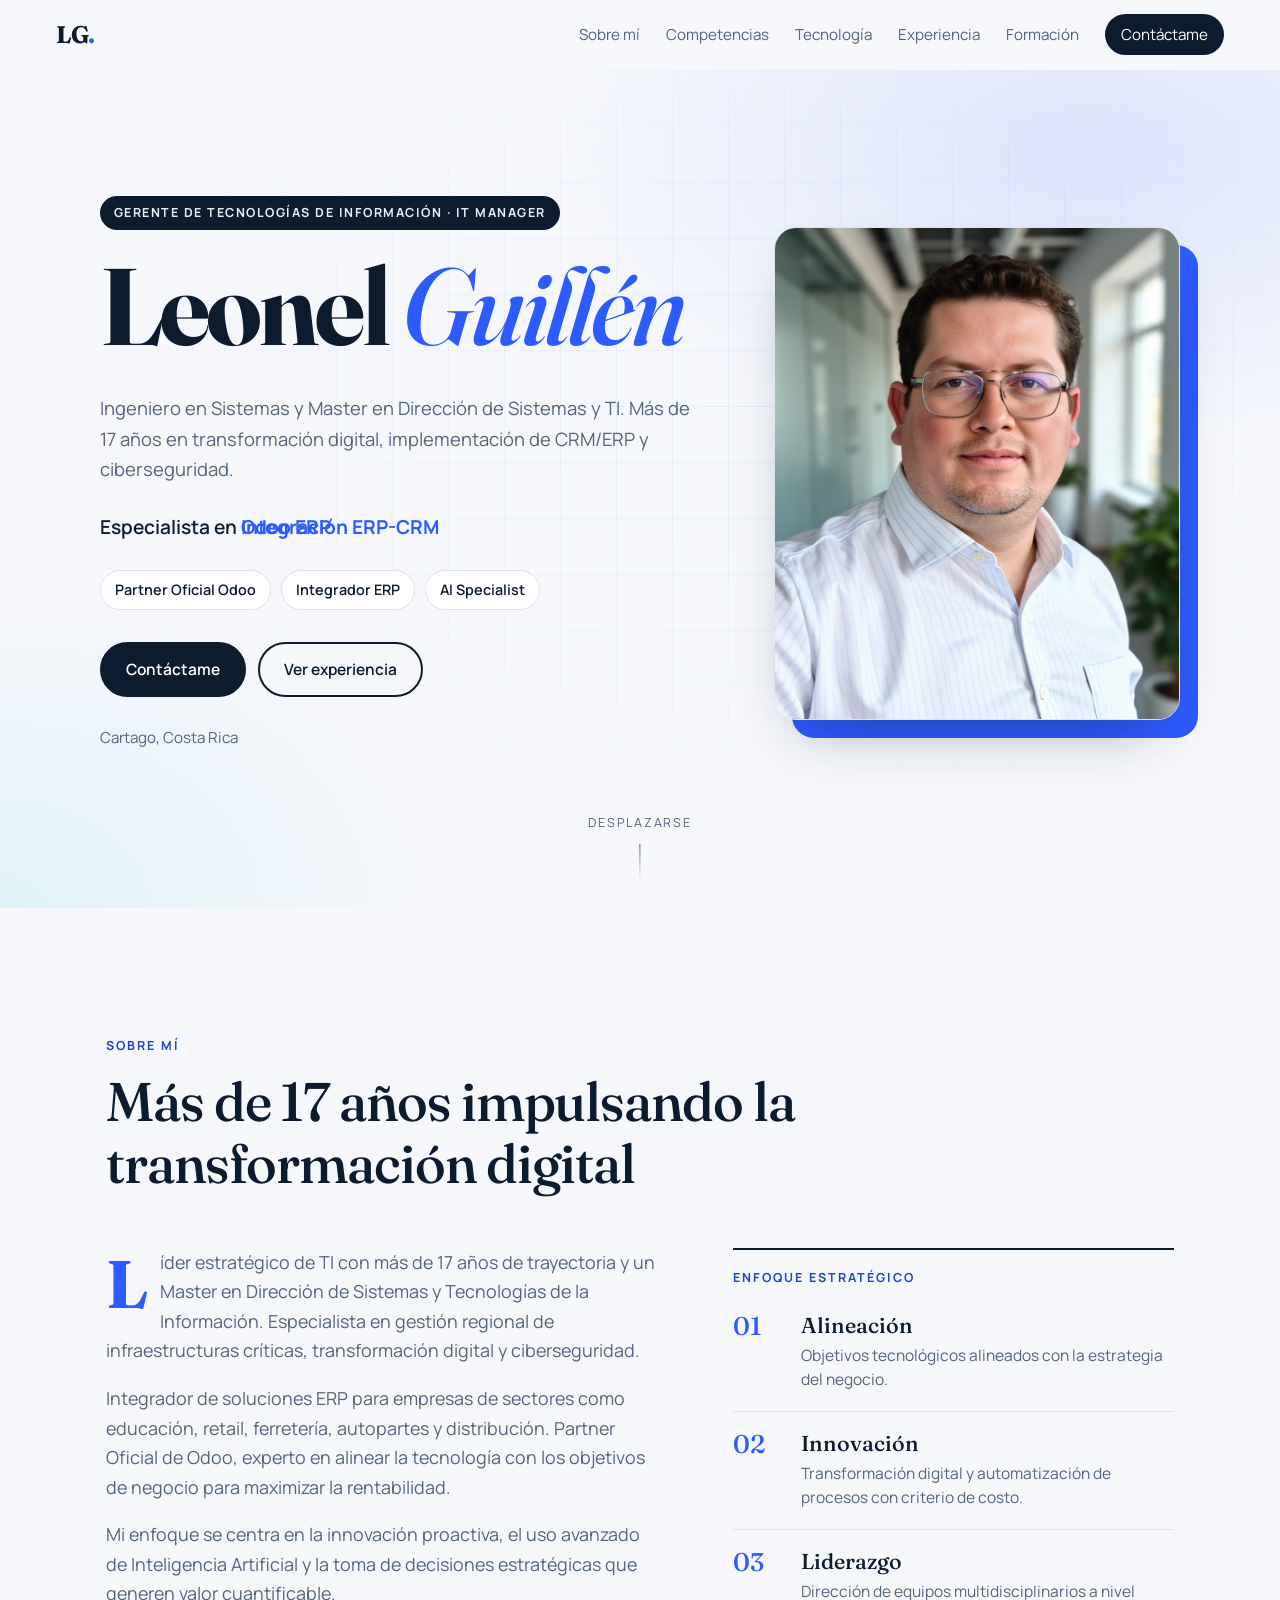
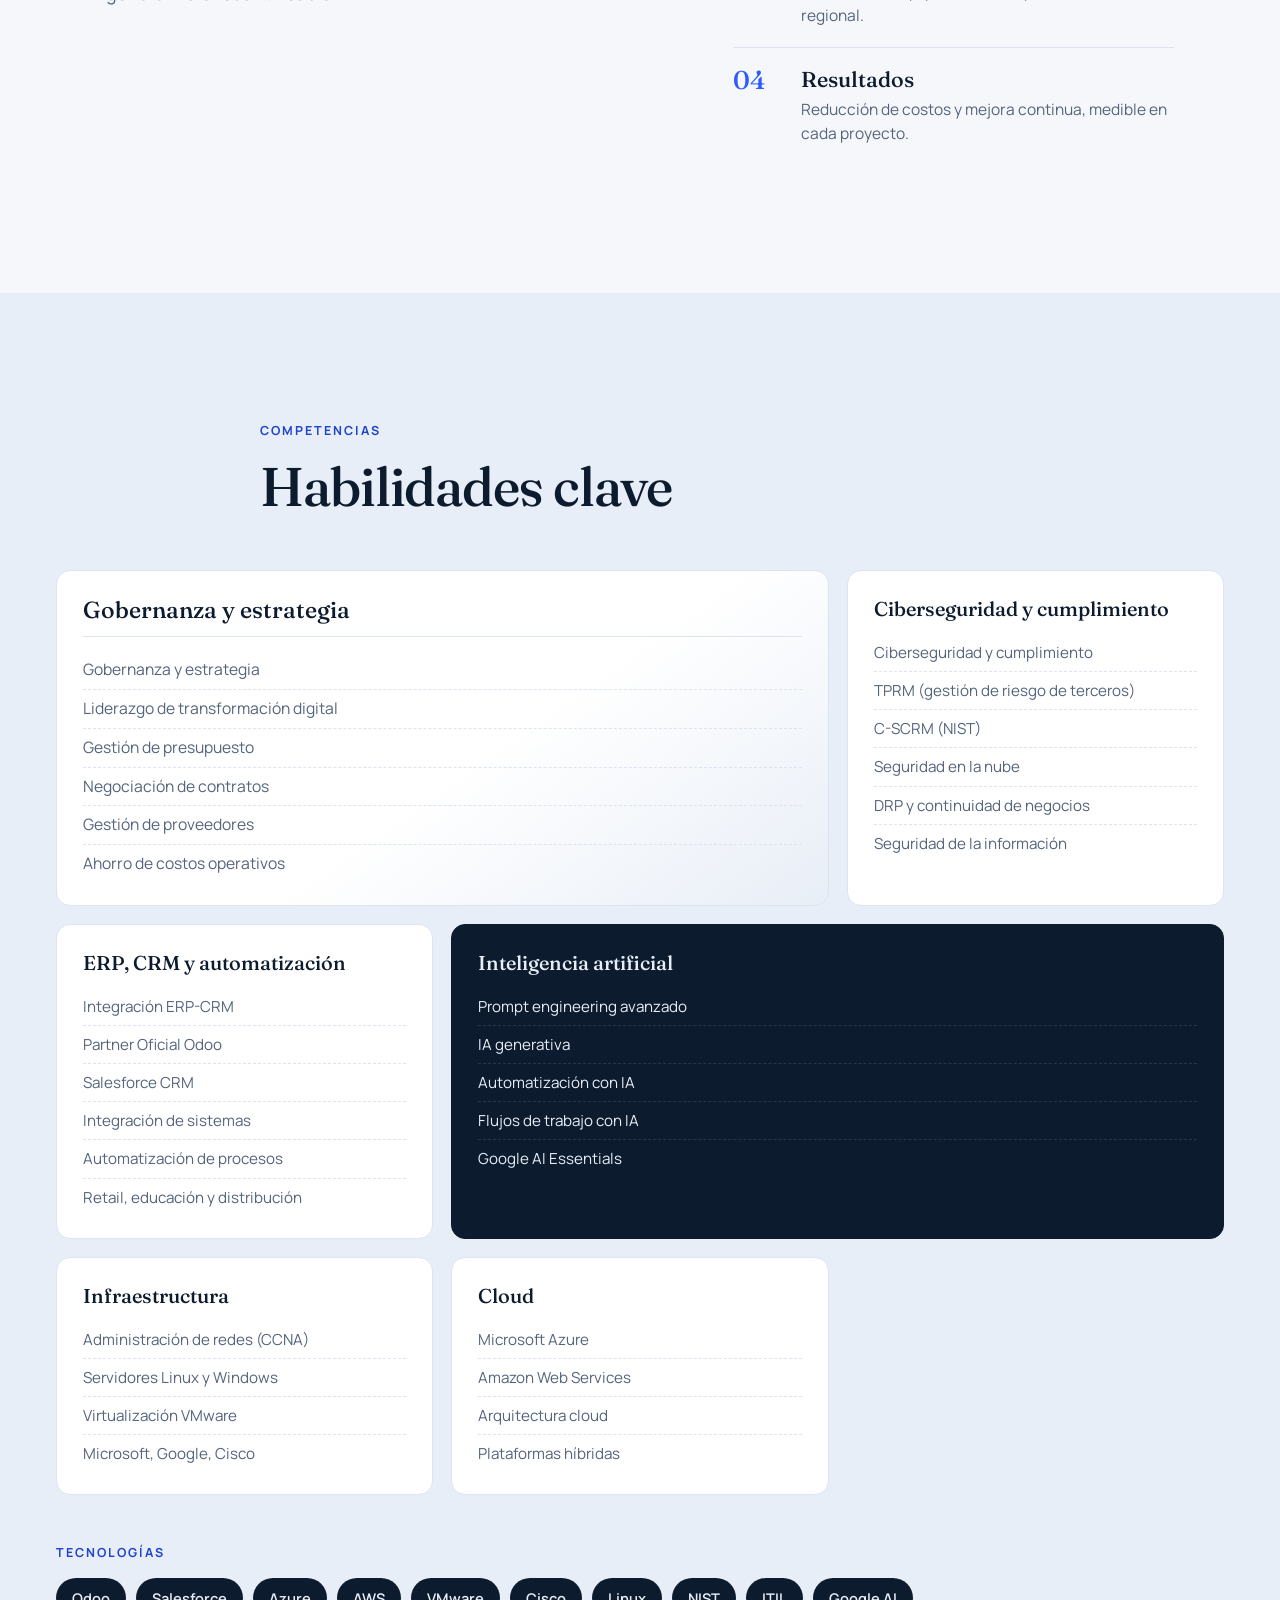
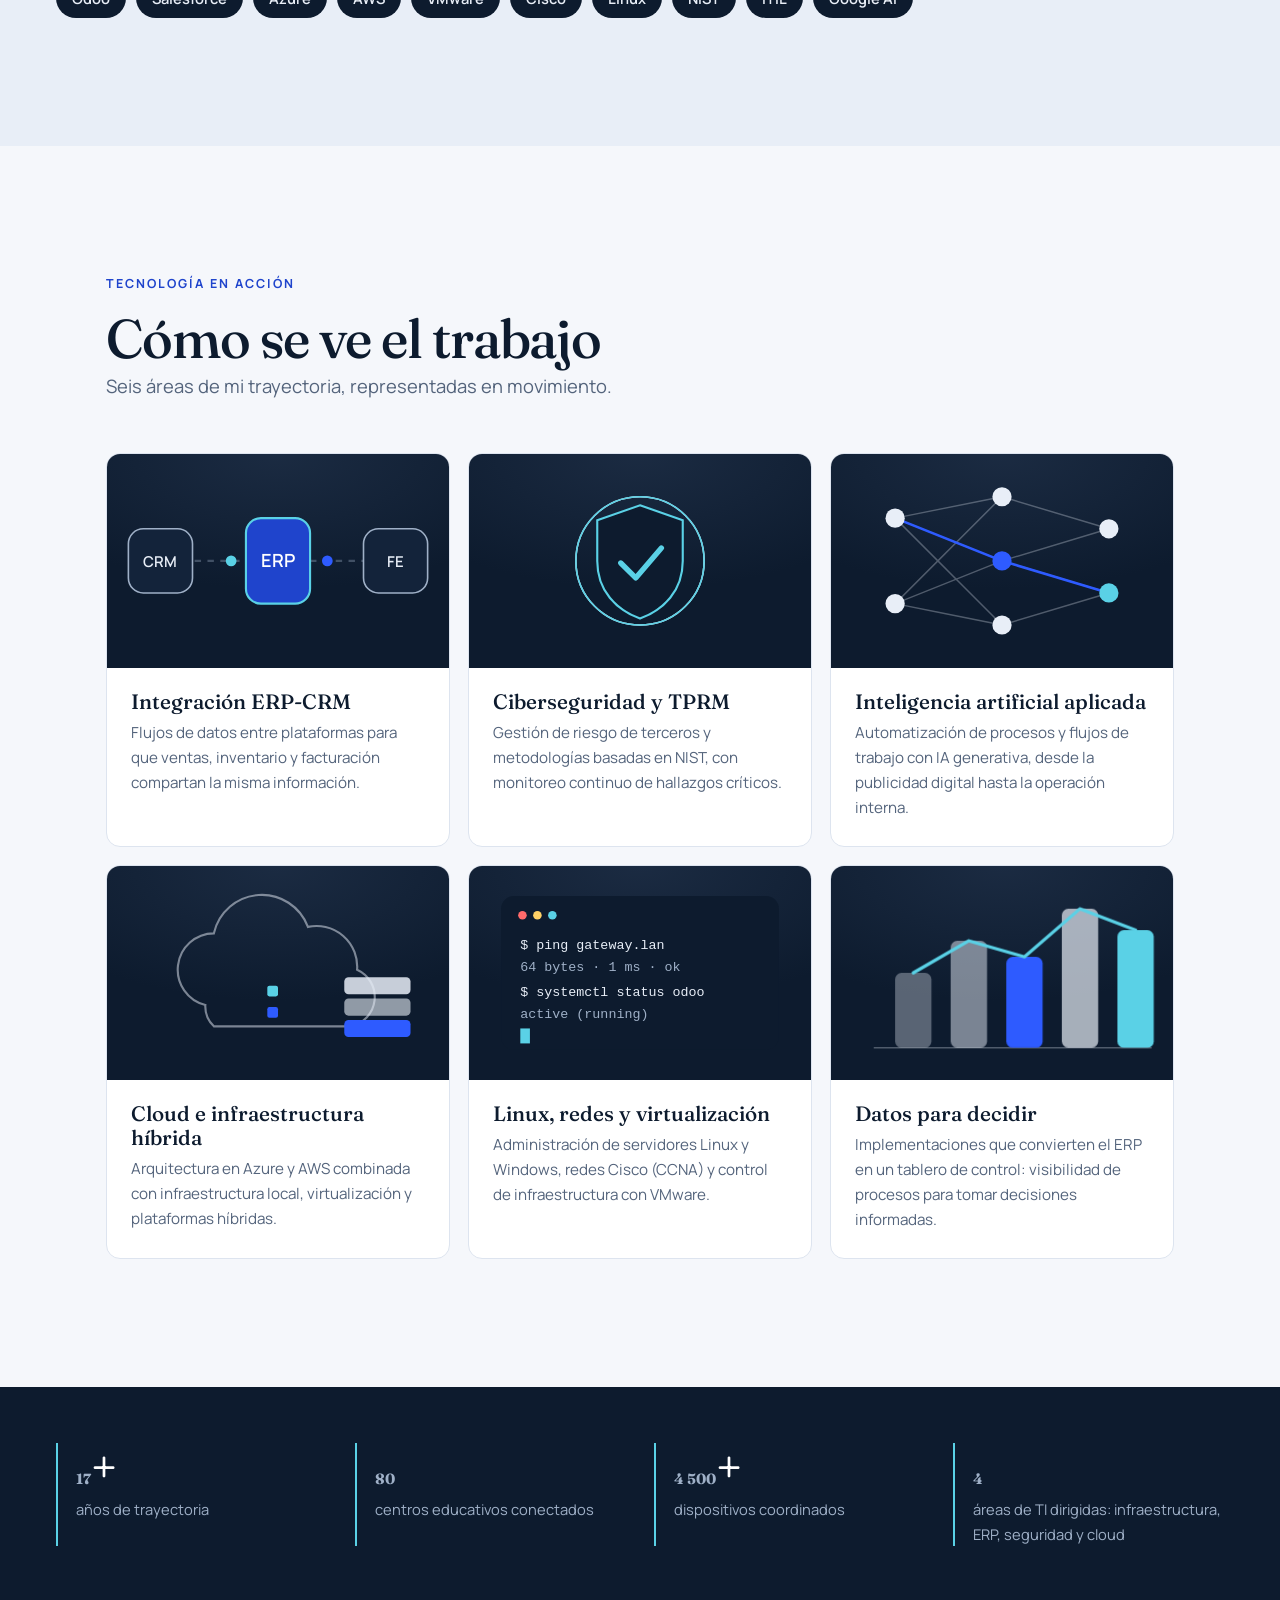
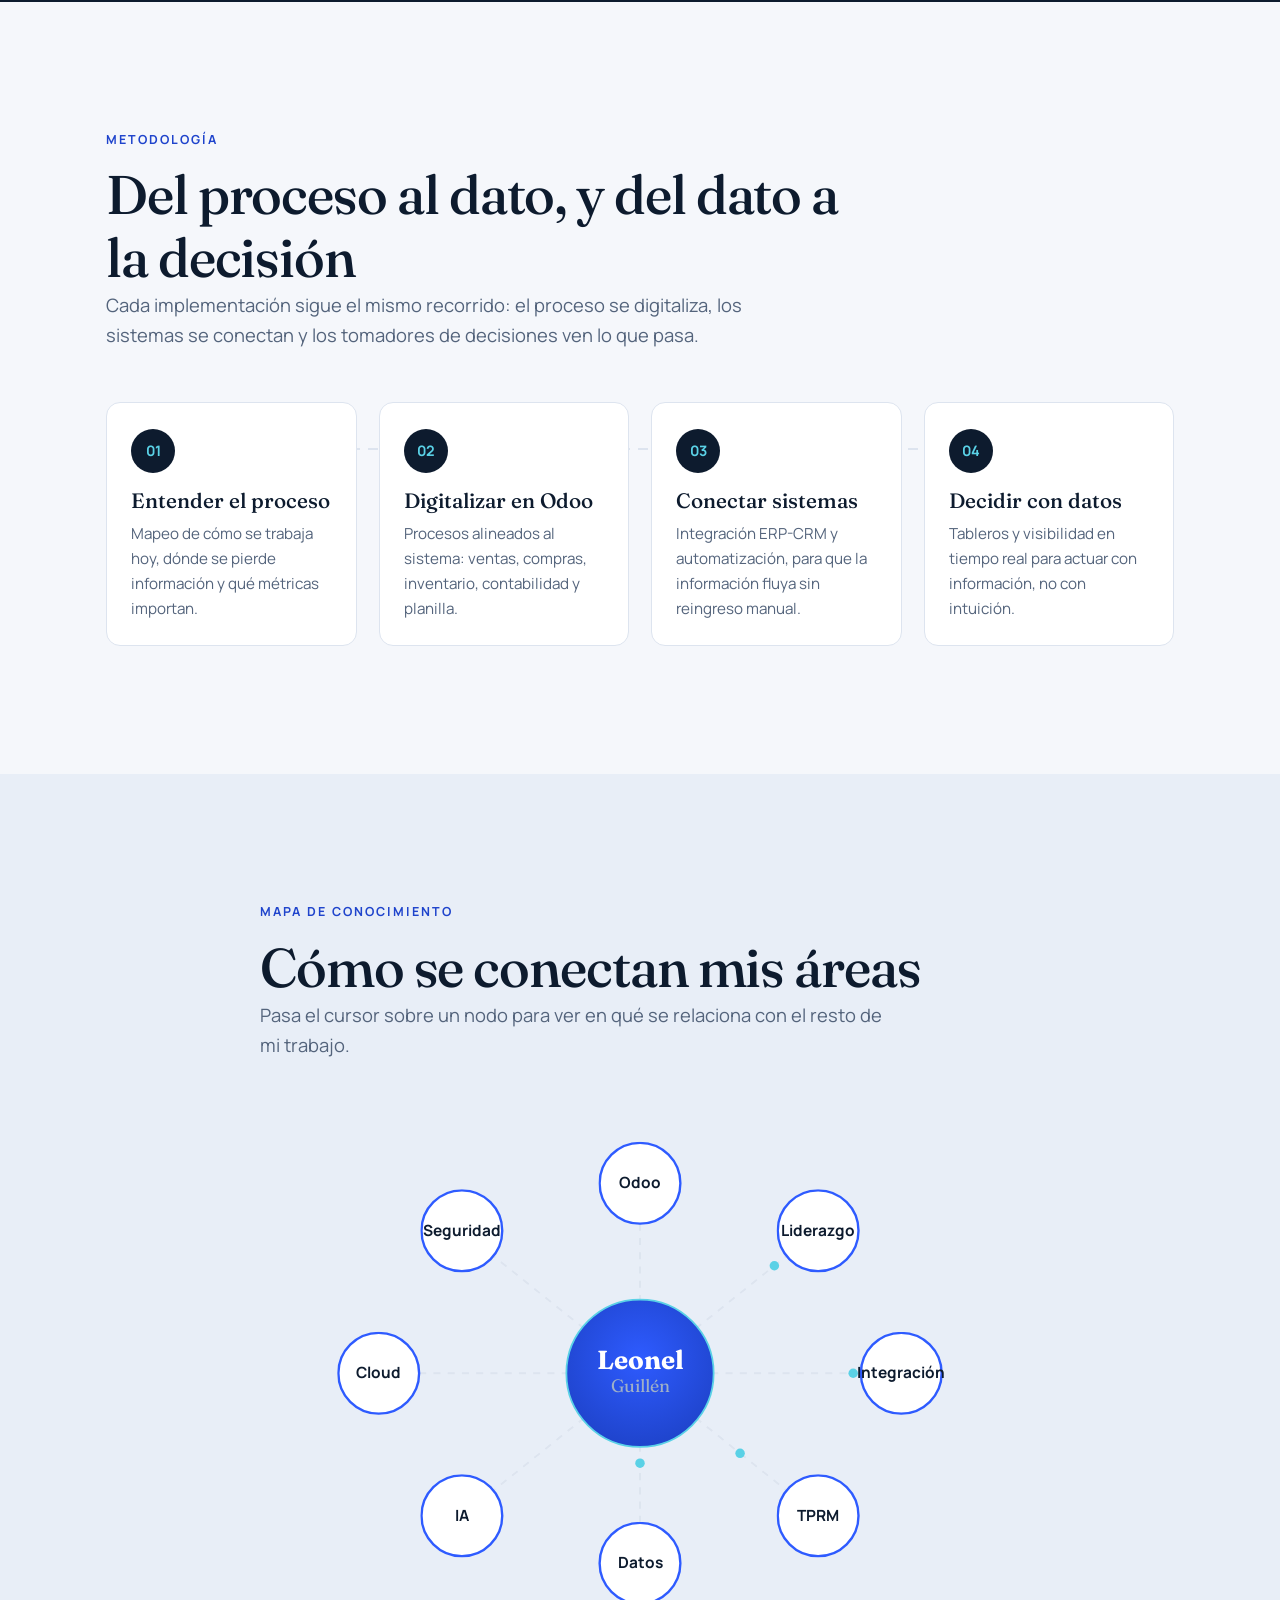
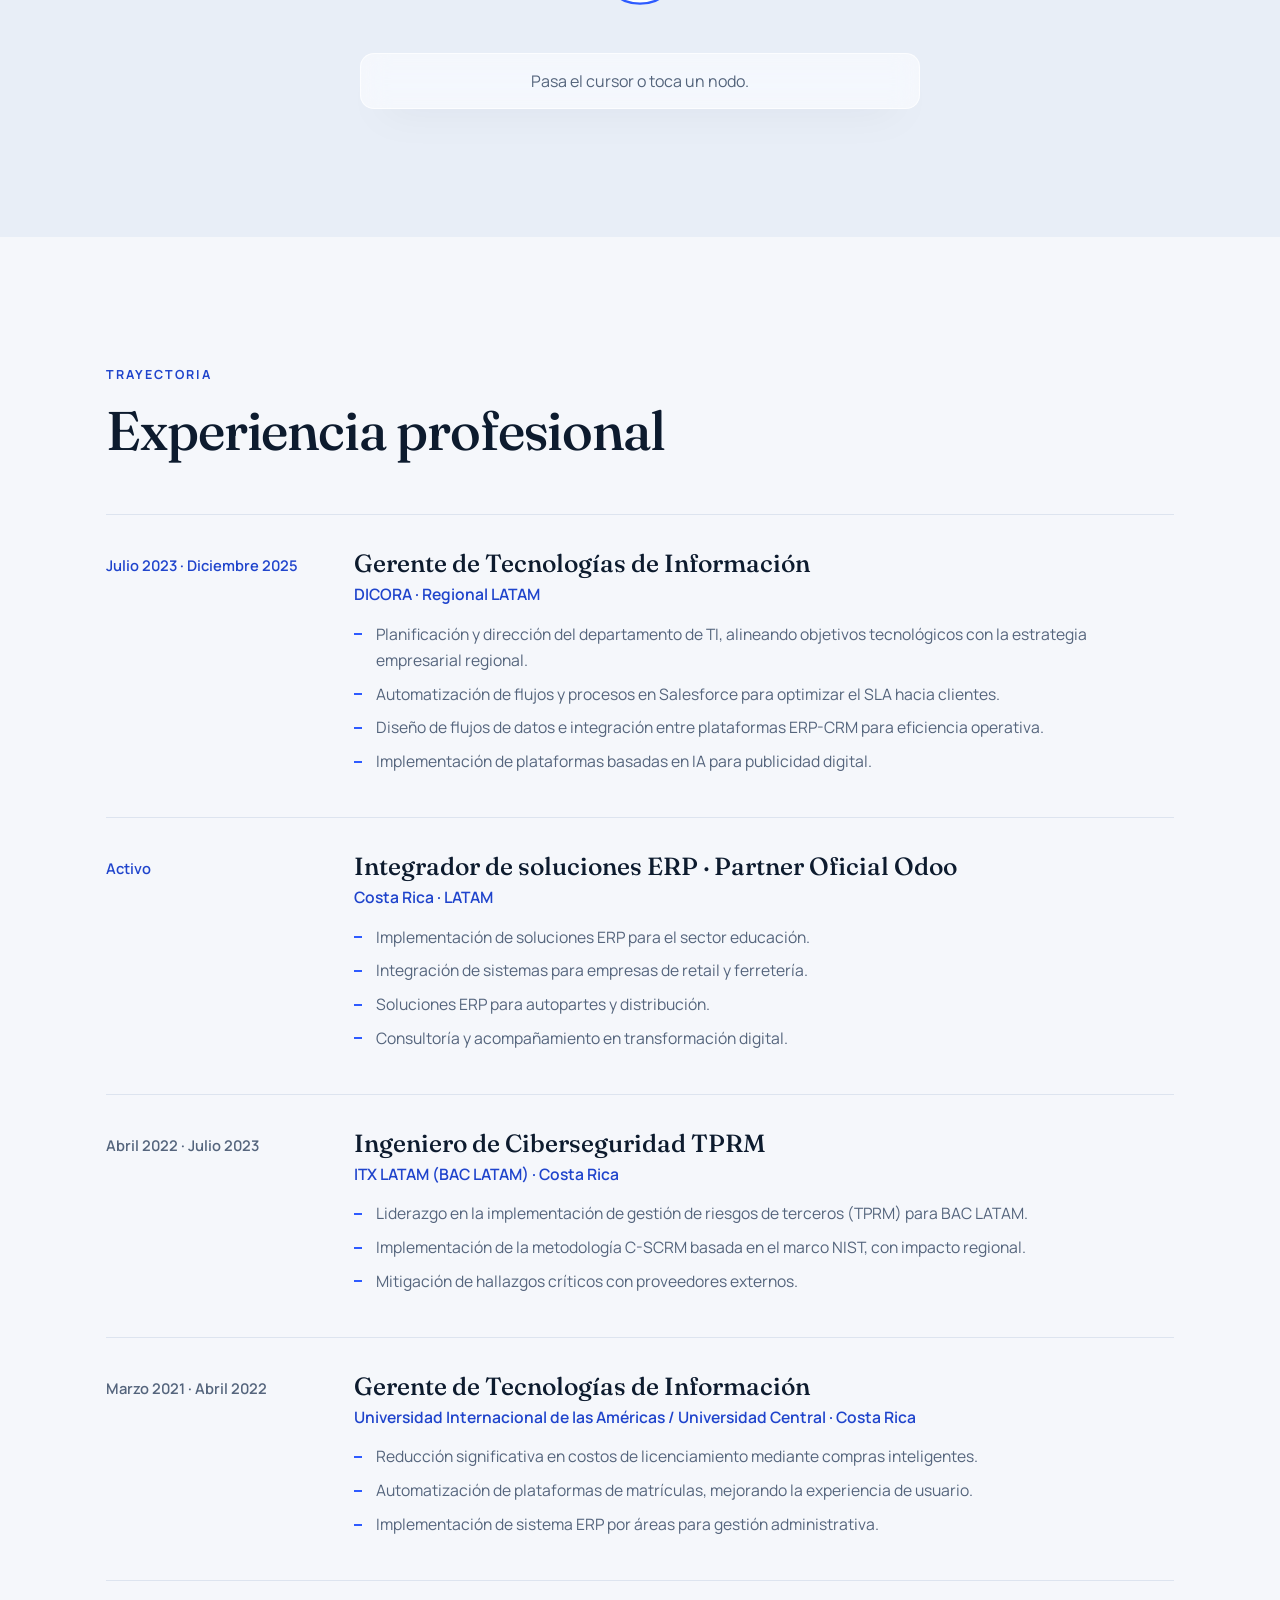
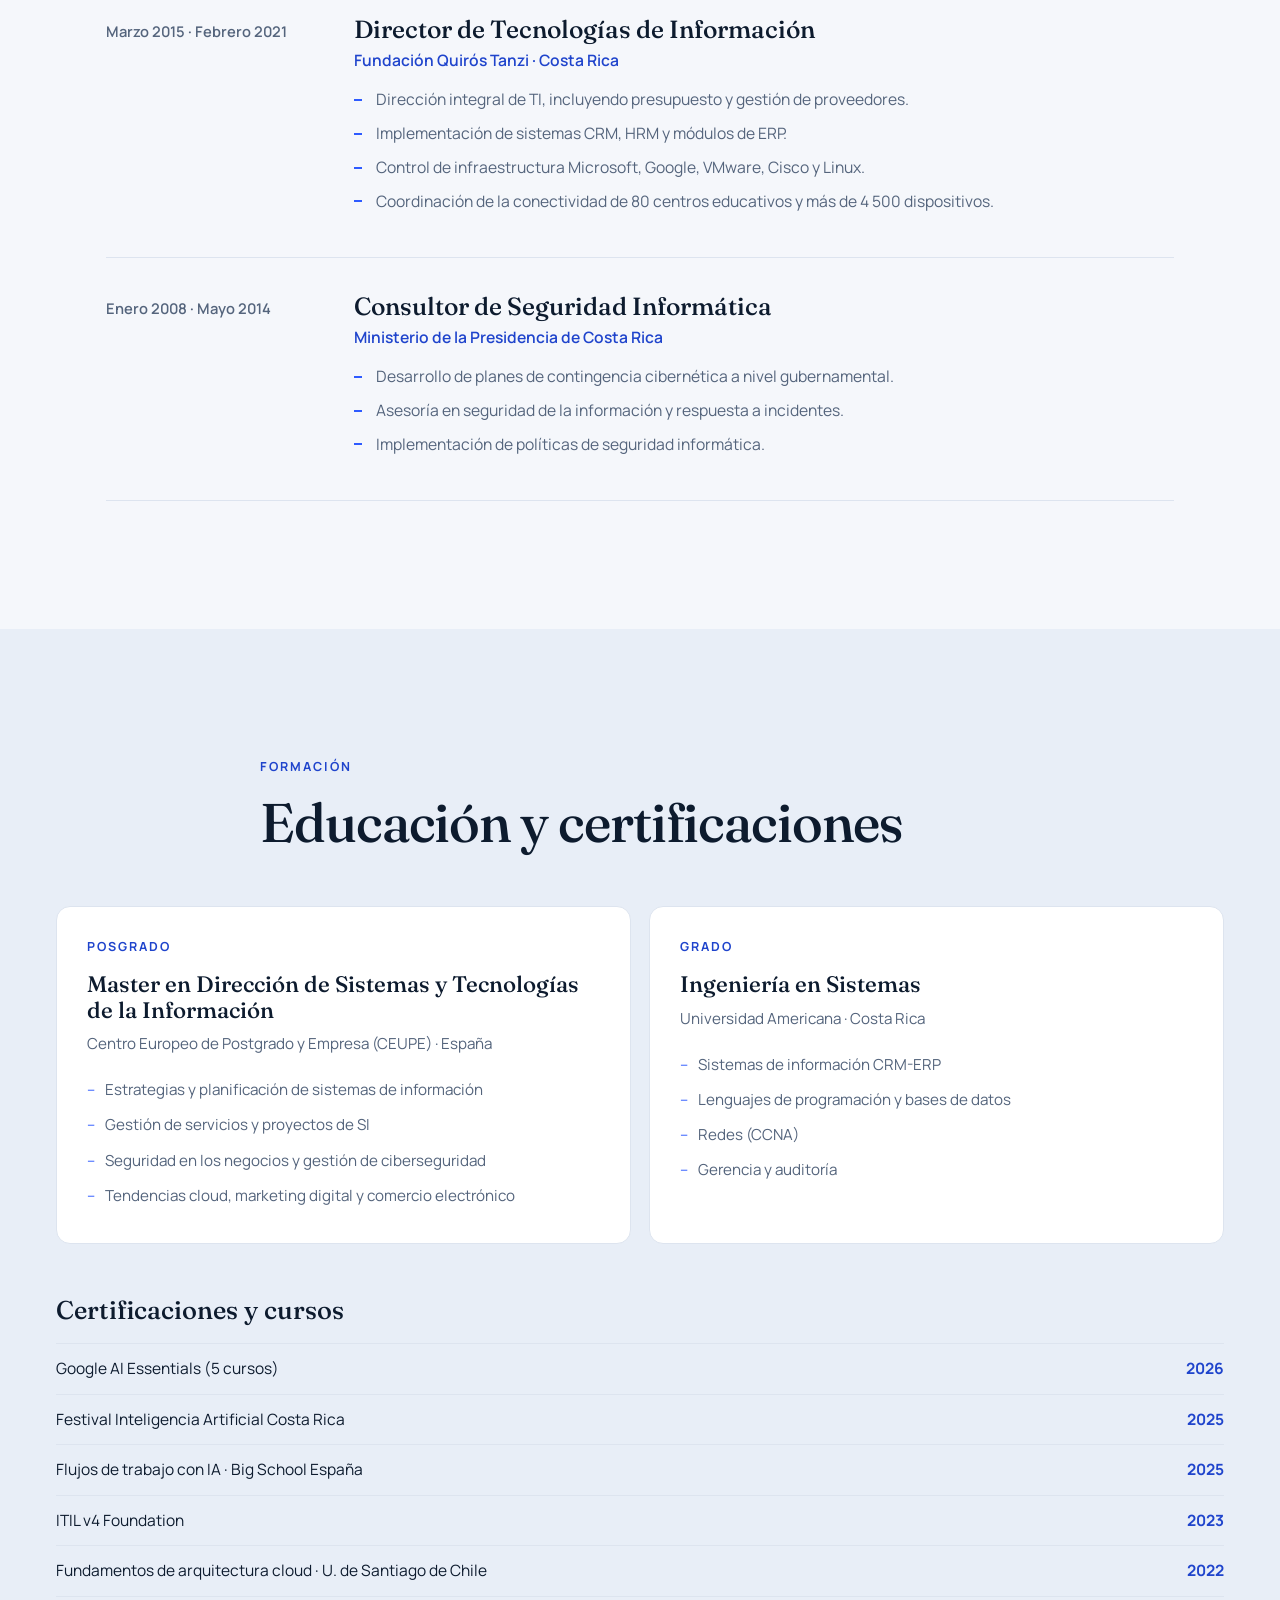
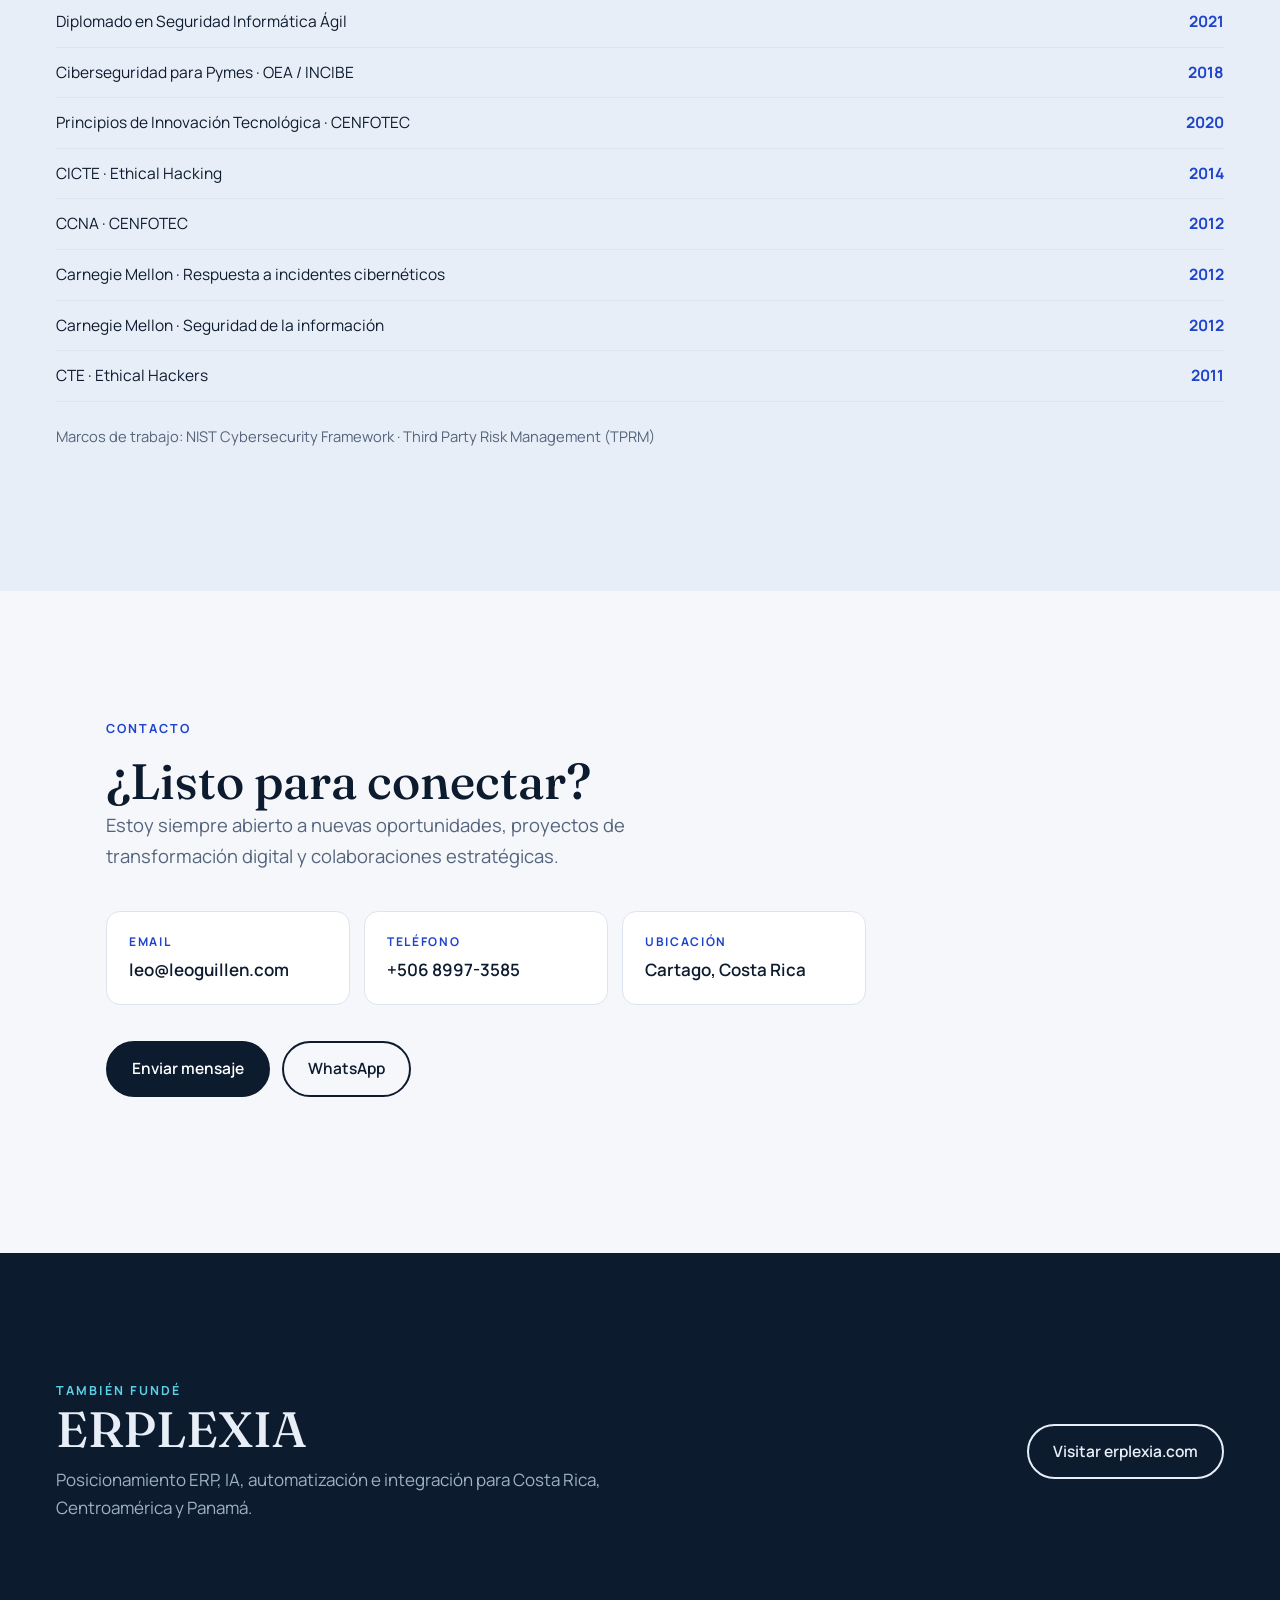
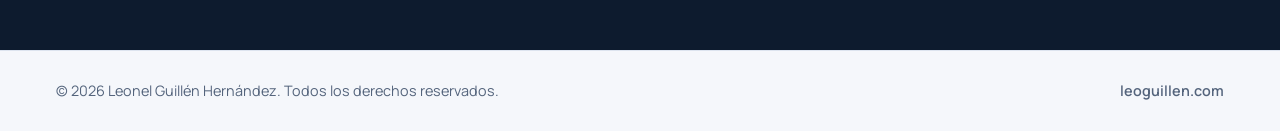
==== commit ca22ffb8: "WEB2" ====
--- a/index.html
+++ b/index.html
@@ -3,12 +3,12 @@
 <head>
   <meta charset="utf-8">
   <meta name="viewport" content="width=device-width, initial-scale=1">
-  <title>Leonel Guillén | Ejecutivo Senior de TI · Partner Oficial Odoo</title>
+  <title>Leonel Guillén | IT Manager · Partner Oficial Odoo</title>
   <meta name="description" content="Leonel Guillén Hernández: más de 17 años en transformación digital, implementación de ERP/CRM con Odoo, ciberseguridad y uso avanzado de IA. Cartago, Costa Rica.">
   <meta name="author" content="Leonel Guillén Hernández">
   <link rel="canonical" href="https://leoguillen.com/">
   <meta property="og:type" content="website">
-  <meta property="og:title" content="Leonel Guillén | Ejecutivo Senior de TI">
+  <meta property="og:title" content="Leonel Guillén | IT Manager">
   <meta property="og:description" content="Transformación digital, ERP/CRM con Odoo, ciberseguridad e IA aplicada.">
   <meta property="og:url" content="https://leoguillen.com/">
   <meta property="og:image" content="https://leoguillen.com/assets/leonel-guillen.jpg">
@@ -23,8 +23,8 @@
     "@context": "https://schema.org",
     "@type": "Person",
     "name": "Leonel Guillén Hernández",
-    "jobTitle": "Ejecutivo Senior de TI",
-    "description": "Ingeniero en Sistemas, Maestría en Dirección de Sistemas y TI. Partner Oficial Odoo, integrador ERP y AI Specialist.",
+    "jobTitle": "Gerente de Tecnologías de Información (IT Manager)",
+    "description": "Ingeniero en Sistemas, Master en Dirección de Sistemas y TI. Partner Oficial Odoo, integrador ERP y AI Specialist.",
     "email": "mailto:leo@leoguillen.com",
     "telephone": "+506 8997-3585",
     "address": { "@type": "PostalAddress", "addressLocality": "Cartago", "addressCountry": "CR" },
@@ -57,9 +57,9 @@
   <section class="hero">
     <div class="hero-inner hero-grid">
       <div class="hero-copy">
-      <p class="eyebrow">Ejecutivo Senior de TI</p>
+      <p class="eyebrow">Gerente de Tecnologías de Información · IT Manager</p>
       <h1>Leonel <em>Guillén</em></h1>
-      <p class="lede">Ingeniero en Sistemas y Maestro en Dirección de Sistemas y TI. Más de 17 años en transformación digital, implementación de CRM/ERP y ciberseguridad.</p>
+      <p class="lede">Ingeniero en Sistemas y Master en Dirección de Sistemas y TI. Más de 17 años en transformación digital, implementación de CRM/ERP y ciberseguridad.</p>
       <p class="rotator-line">Especialista en <span class="rotator" aria-live="off">
         <span class="rot-word is-on">Odoo ERP</span>
         <span class="rot-word">Integración ERP-CRM</span>
@@ -83,7 +83,7 @@
 
       <figure class="hero-photo">
         <img src="assets/leonel-guillen.jpg" width="896" height="1088"
-             alt="Retrato de Leonel Guillén Hernández, Ejecutivo Senior de TI, en una oficina luminosa"
+             alt="Retrato de Leonel Guillén Hernández, IT Manager, en una oficina luminosa"
              fetchpriority="high">
       </figure>
     </div>
@@ -98,28 +98,19 @@
     </div>
     <div class="about-grid">
       <div class="prose">
-        <p>Líder estratégico de TI con más de 17 años de trayectoria y una Maestría en Dirección de Sistemas y Tecnologías de la Información. Especialista en gestión regional de infraestructuras críticas, transformación digital y ciberseguridad.</p>
+        <p>Líder estratégico de TI con más de 17 años de trayectoria y un Master en Dirección de Sistemas y Tecnologías de la Información. Especialista en gestión regional de infraestructuras críticas, transformación digital y ciberseguridad.</p>
         <p>Integrador de soluciones ERP para empresas de sectores como educación, retail, ferretería, autopartes y distribución. Partner Oficial de Odoo, experto en alinear la tecnología con los objetivos de negocio para maximizar la rentabilidad.</p>
         <p>Mi enfoque se centra en la innovación proactiva, el uso avanzado de Inteligencia Artificial y la toma de decisiones estratégicas que generen valor cuantificable.</p>
       </div>
-      <ul class="pillars">
-        <li>
-          <h3>Alineación</h3>
-          <p>Objetivos tecnológicos alineados con la estrategia empresarial.</p>
-        </li>
-        <li>
-          <h3>Innovación</h3>
-          <p>Transformación digital y automatización de procesos.</p>
-        </li>
-        <li>
-          <h3>Liderazgo</h3>
-          <p>Dirección de equipos multidisciplinarios a nivel regional.</p>
-        </li>
-        <li>
-          <h3>Resultados</h3>
-          <p>Reducción de costos y mejora continua de procesos.</p>
-        </li>
-      </ul>
+      <div class="framework" aria-labelledby="fw-title">
+        <p class="fw-title" id="fw-title">Enfoque estratégico</p>
+        <ol class="fw-list">
+          <li><span class="fw-n">01</span><div><h3>Alineación</h3><p>Objetivos tecnológicos alineados con la estrategia del negocio.</p></div></li>
+          <li><span class="fw-n">02</span><div><h3>Innovación</h3><p>Transformación digital y automatización de procesos con criterio de costo.</p></div></li>
+          <li><span class="fw-n">03</span><div><h3>Liderazgo</h3><p>Dirección de equipos multidisciplinarios a nivel regional.</p></div></li>
+          <li><span class="fw-n">04</span><div><h3>Resultados</h3><p>Reducción de costos y mejora continua, medible en cada proyecto.</p></div></li>
+        </ol>
+      </div>
     </div>
   </section>
 
@@ -568,7 +559,7 @@
     <div class="edu-grid">
       <article class="edu-card">
         <p class="eyebrow">Posgrado</p>
-        <h3>Maestría en Dirección de Sistemas y Tecnologías de la Información</h3>
+        <h3>Master en Dirección de Sistemas y Tecnologías de la Información</h3>
         <p class="org">Centro Europeo de Postgrado y Empresa (CEUPE) · España</p>
         <ul>
           <li>Estrategias y planificación de sistemas de información</li>
--- a/styles.css
+++ b/styles.css
@@ -590,3 +590,41 @@
   .job, .tech-card, .skill-card, .edu-card, .contact-item { animation: none !important; }
   .hero-photo img { transform: none !important; transition: none; }
 }
+
+
+/* =========================================================
+   Enfoque estratégico (rediseño sobrio)
+   ========================================================= */
+.framework {
+  border-top: 2px solid var(--tinta); padding-top: 18px;
+}
+.fw-title {
+  font-size: .78rem; font-weight: 700; letter-spacing: .16em; text-transform: uppercase;
+  color: var(--cobalto-osc); margin: 0 0 6px;
+}
+.fw-list { list-style: none; margin: 0; padding: 0; counter-reset: fw; }
+.fw-list li {
+  display: grid; grid-template-columns: 56px 1fr; gap: 12px; align-items: start;
+  padding: 20px 0; border-bottom: 1px solid var(--linea);
+}
+.fw-list li:last-child { border-bottom: 0; }
+.fw-n {
+  font-family: var(--serif); font-size: 1.6rem; font-weight: 500; line-height: 1;
+  color: var(--cobalto); letter-spacing: -0.02em;
+}
+.fw-list h3 { font-size: 1.35rem; margin: 0 0 4px; color: var(--tinta); }
+.fw-list p { margin: 0; color: var(--ink-soft); font-size: .97rem; line-height: 1.55; }
+.fw-list li:hover .fw-n { color: var(--cian); transition: color .25s ease; }
+
+/* Bloque de "Gobernanza y estrategia" en competencias: encabezado sobrio */
+.skills .skill-card:nth-child(1) h3 {
+  font-size: 1.45rem; padding-bottom: 12px; margin-bottom: 14px;
+  border-bottom: 1px solid var(--linea);
+}
+.skills .skill-card:nth-child(1) li { font-size: .98rem; }
+
+/* Rol destacado en el hero */
+.hero .eyebrow {
+  display: inline-block; padding: 7px 14px; border-radius: 999px;
+  background: var(--tinta); color: var(--texto-inv) !important; letter-spacing: .12em;
+}
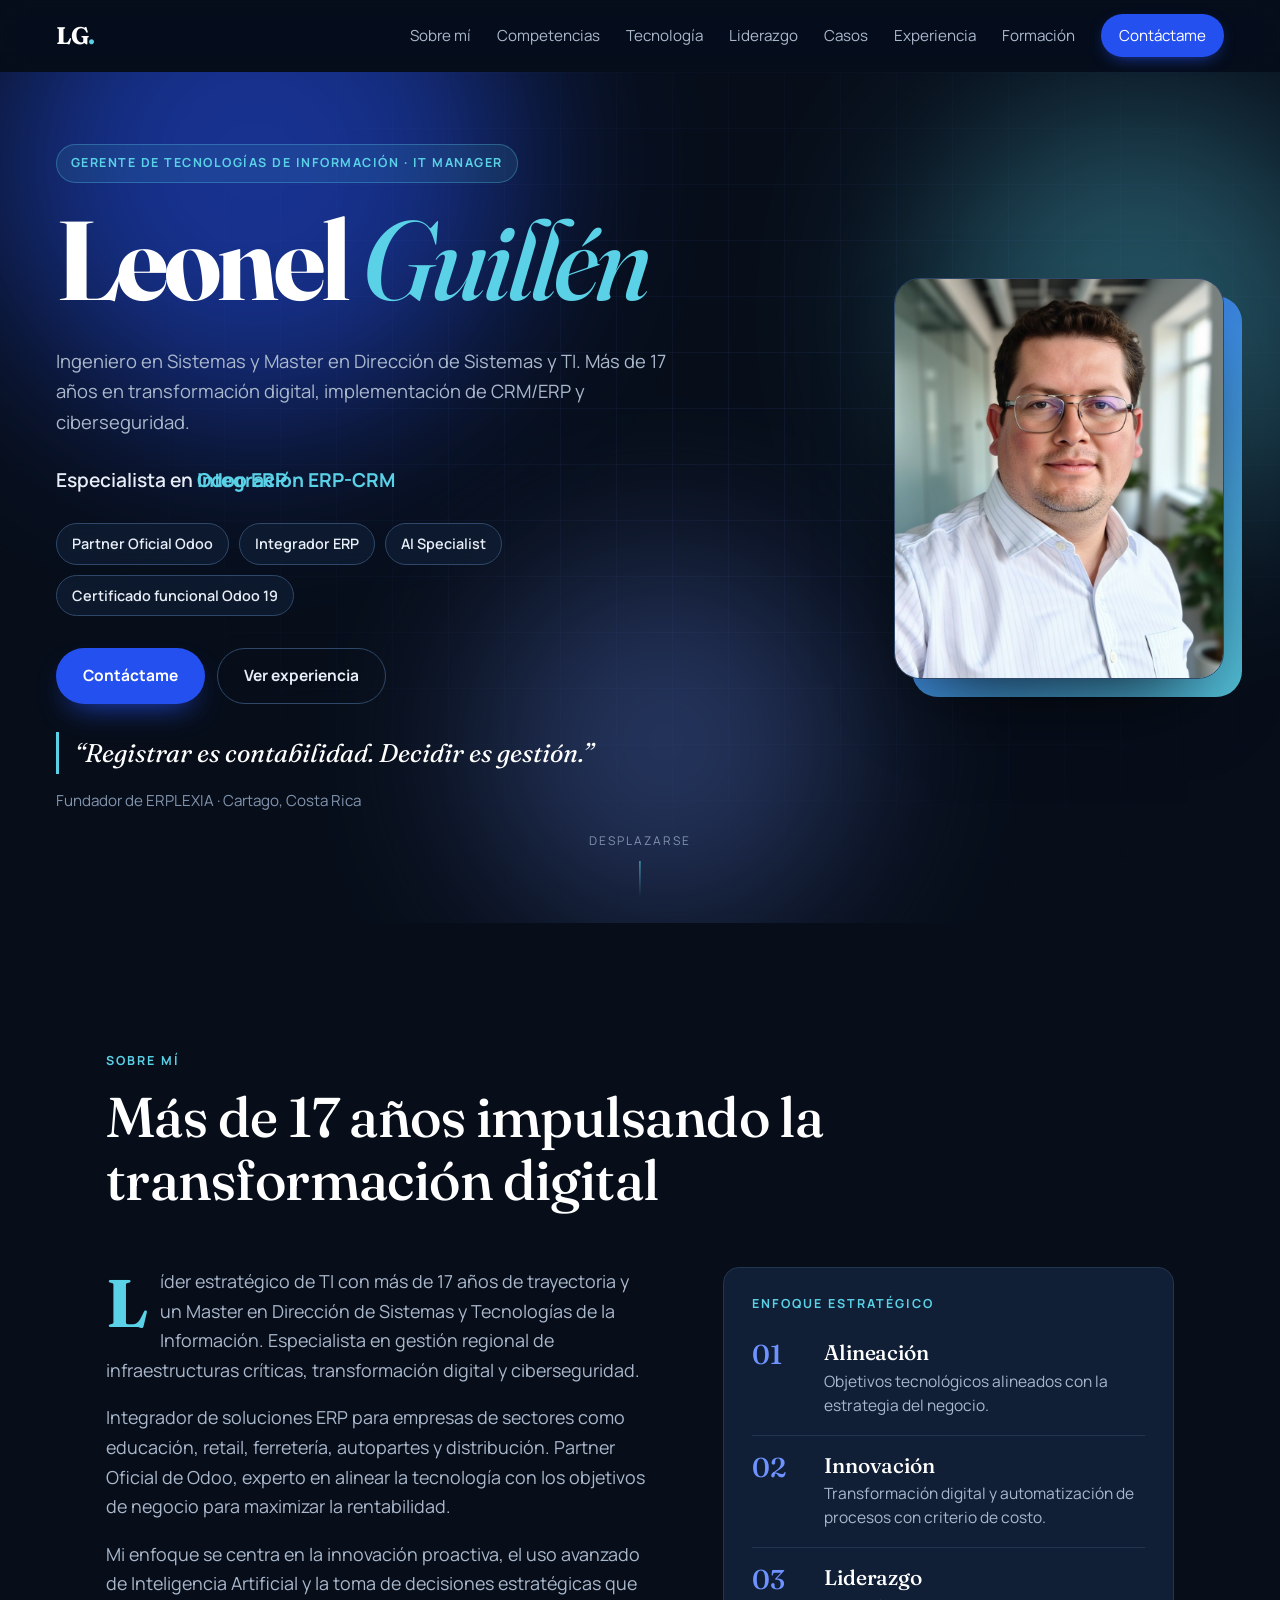
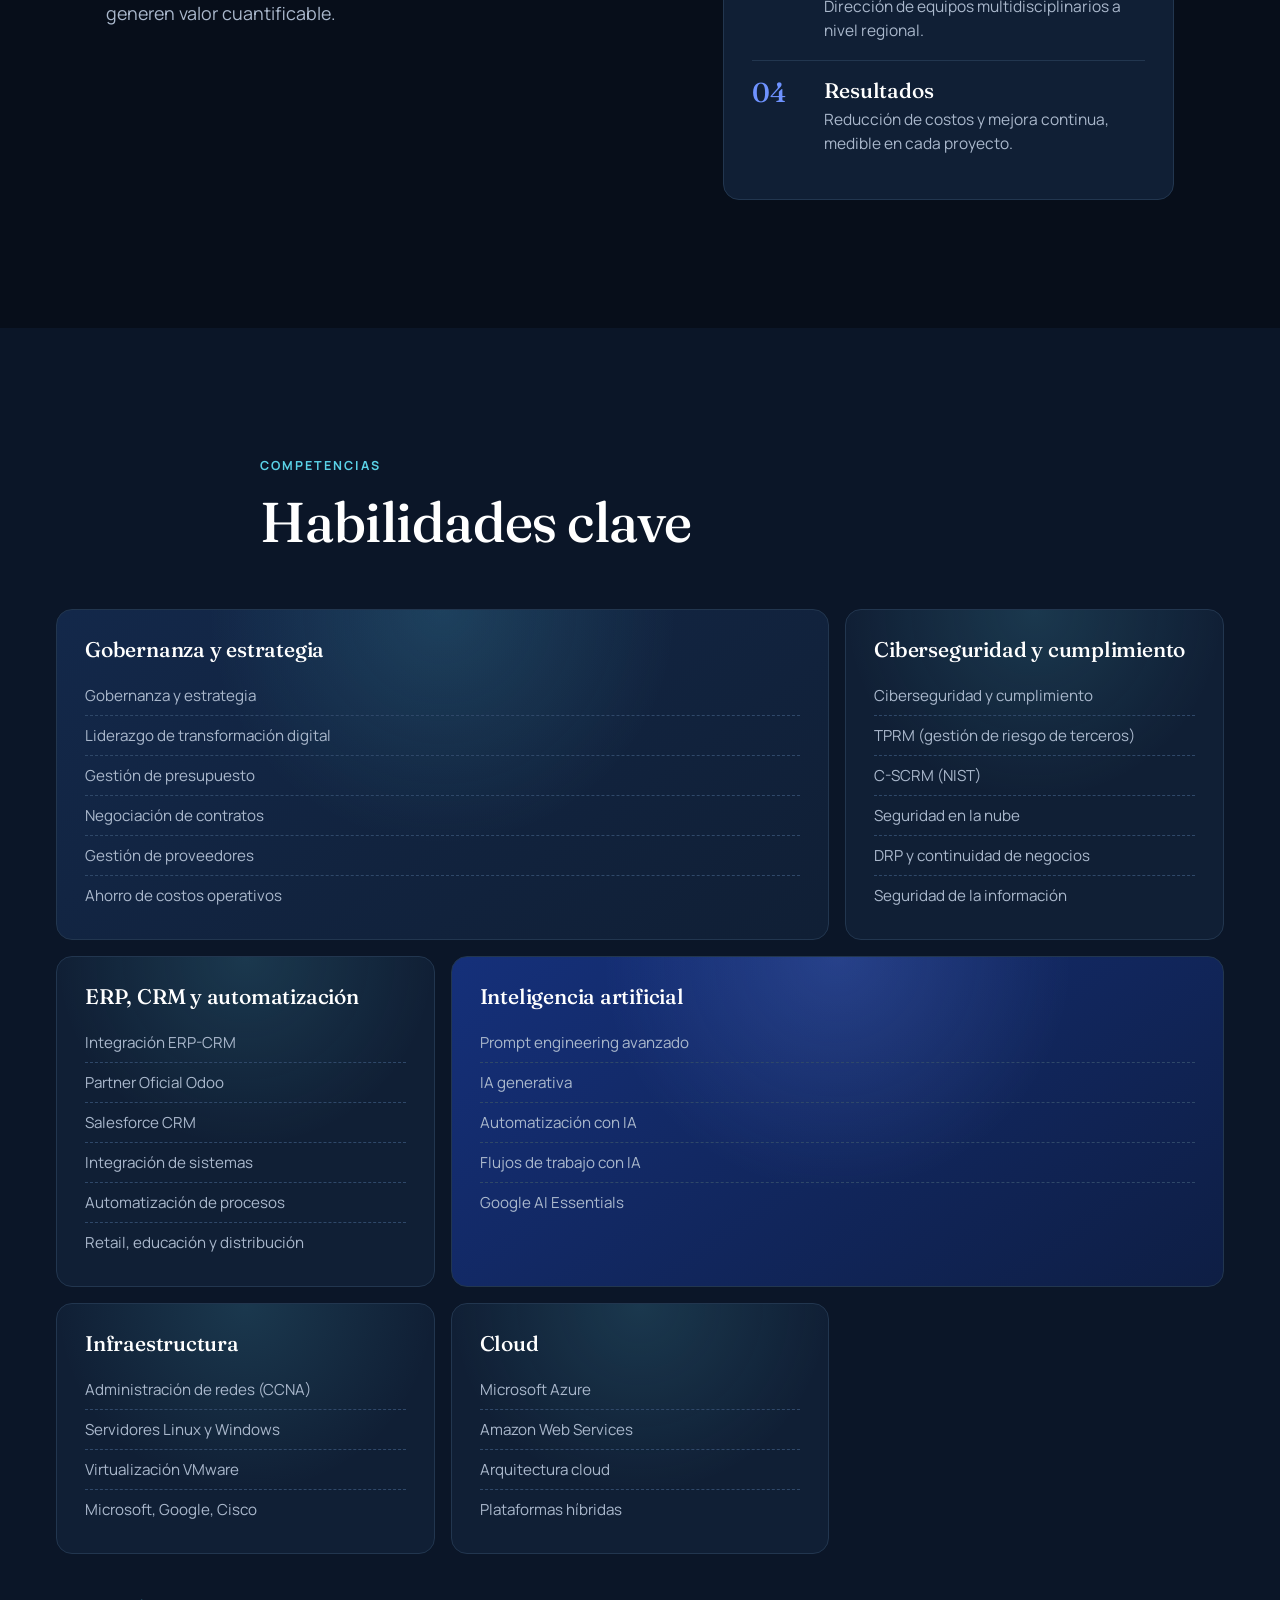
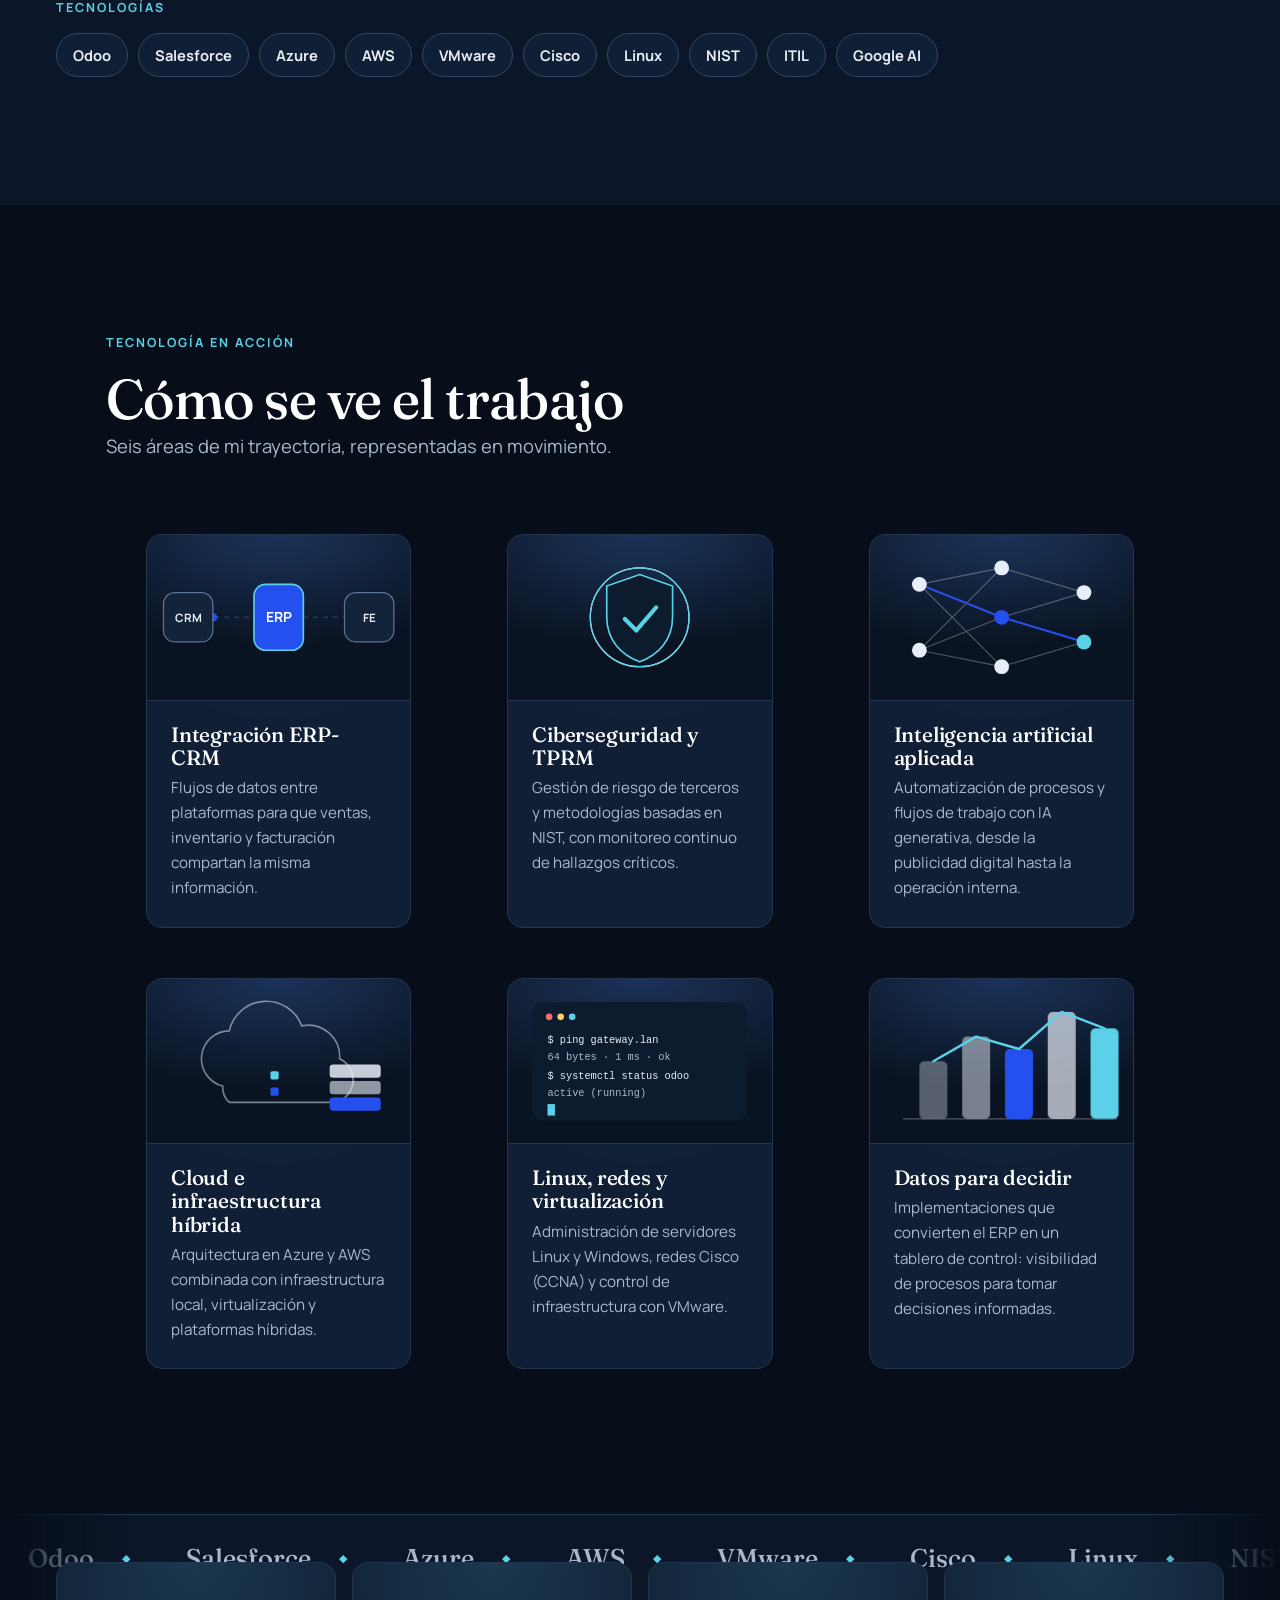
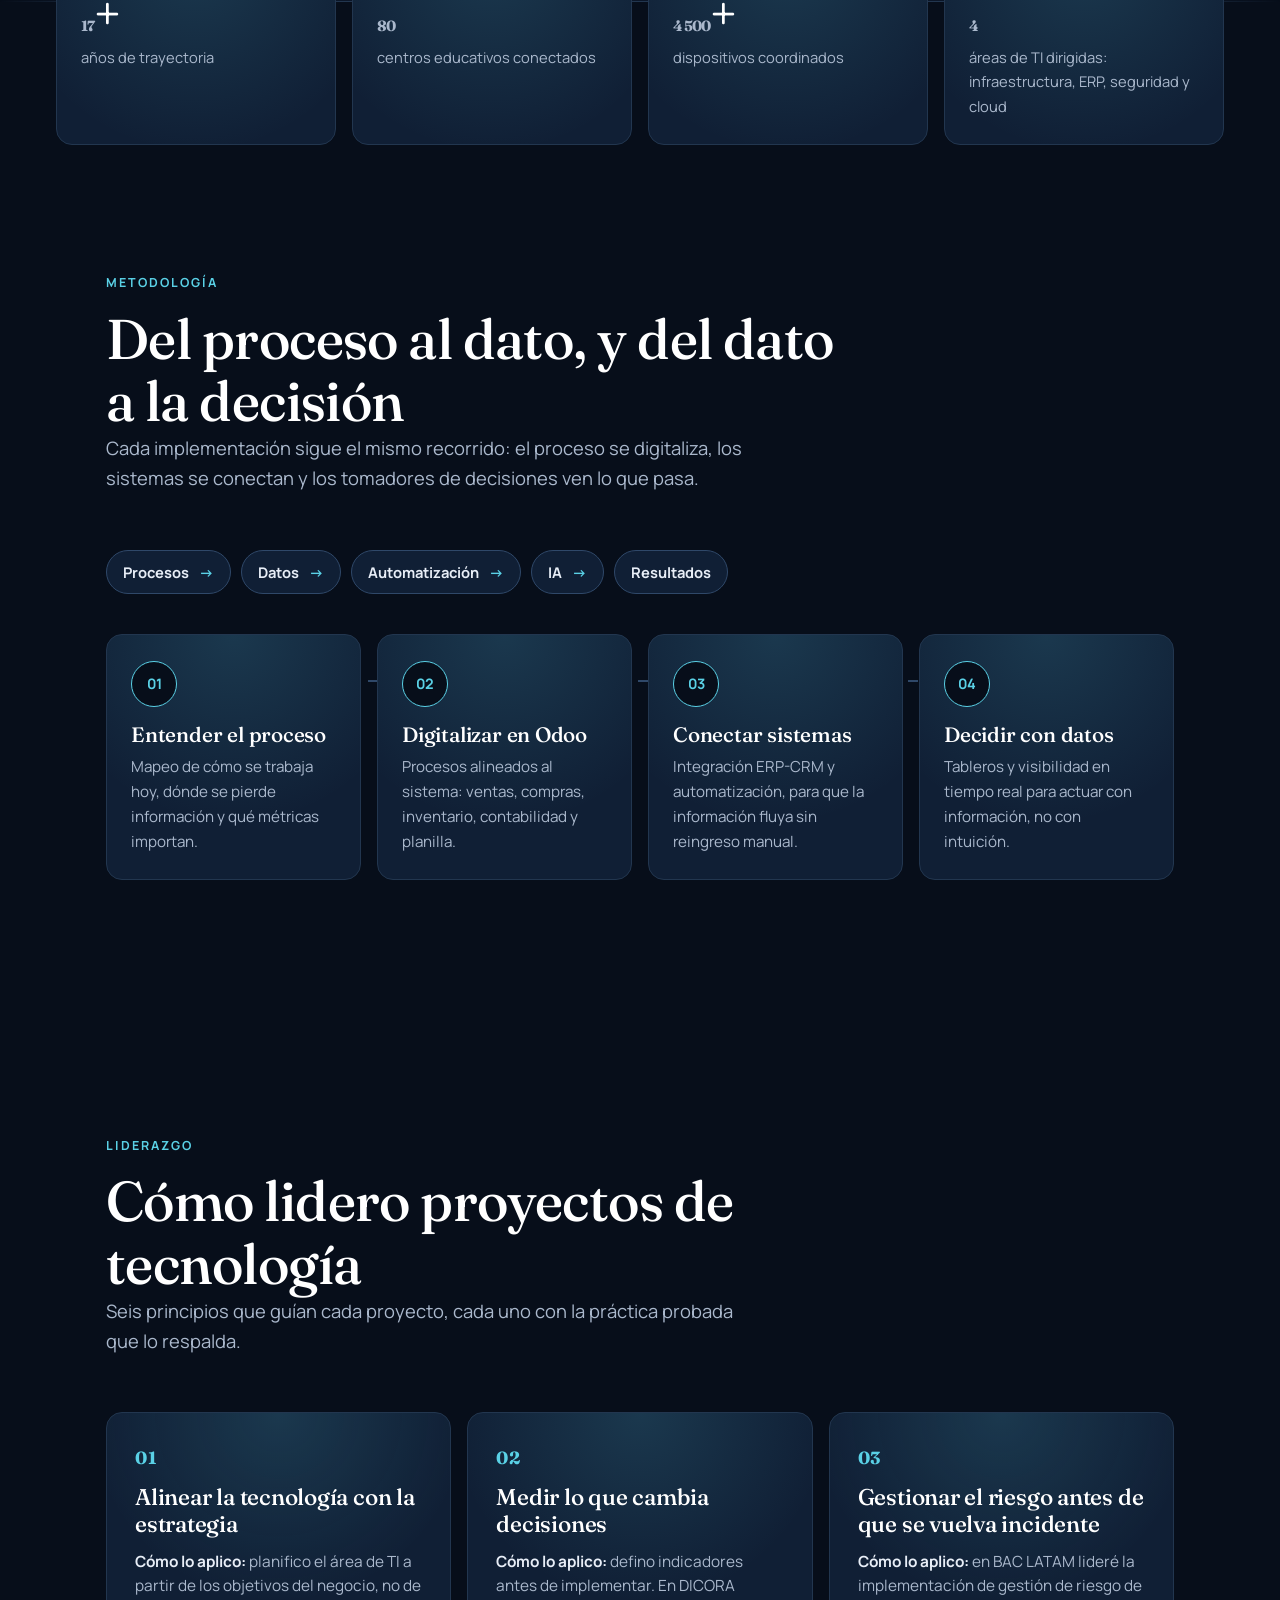
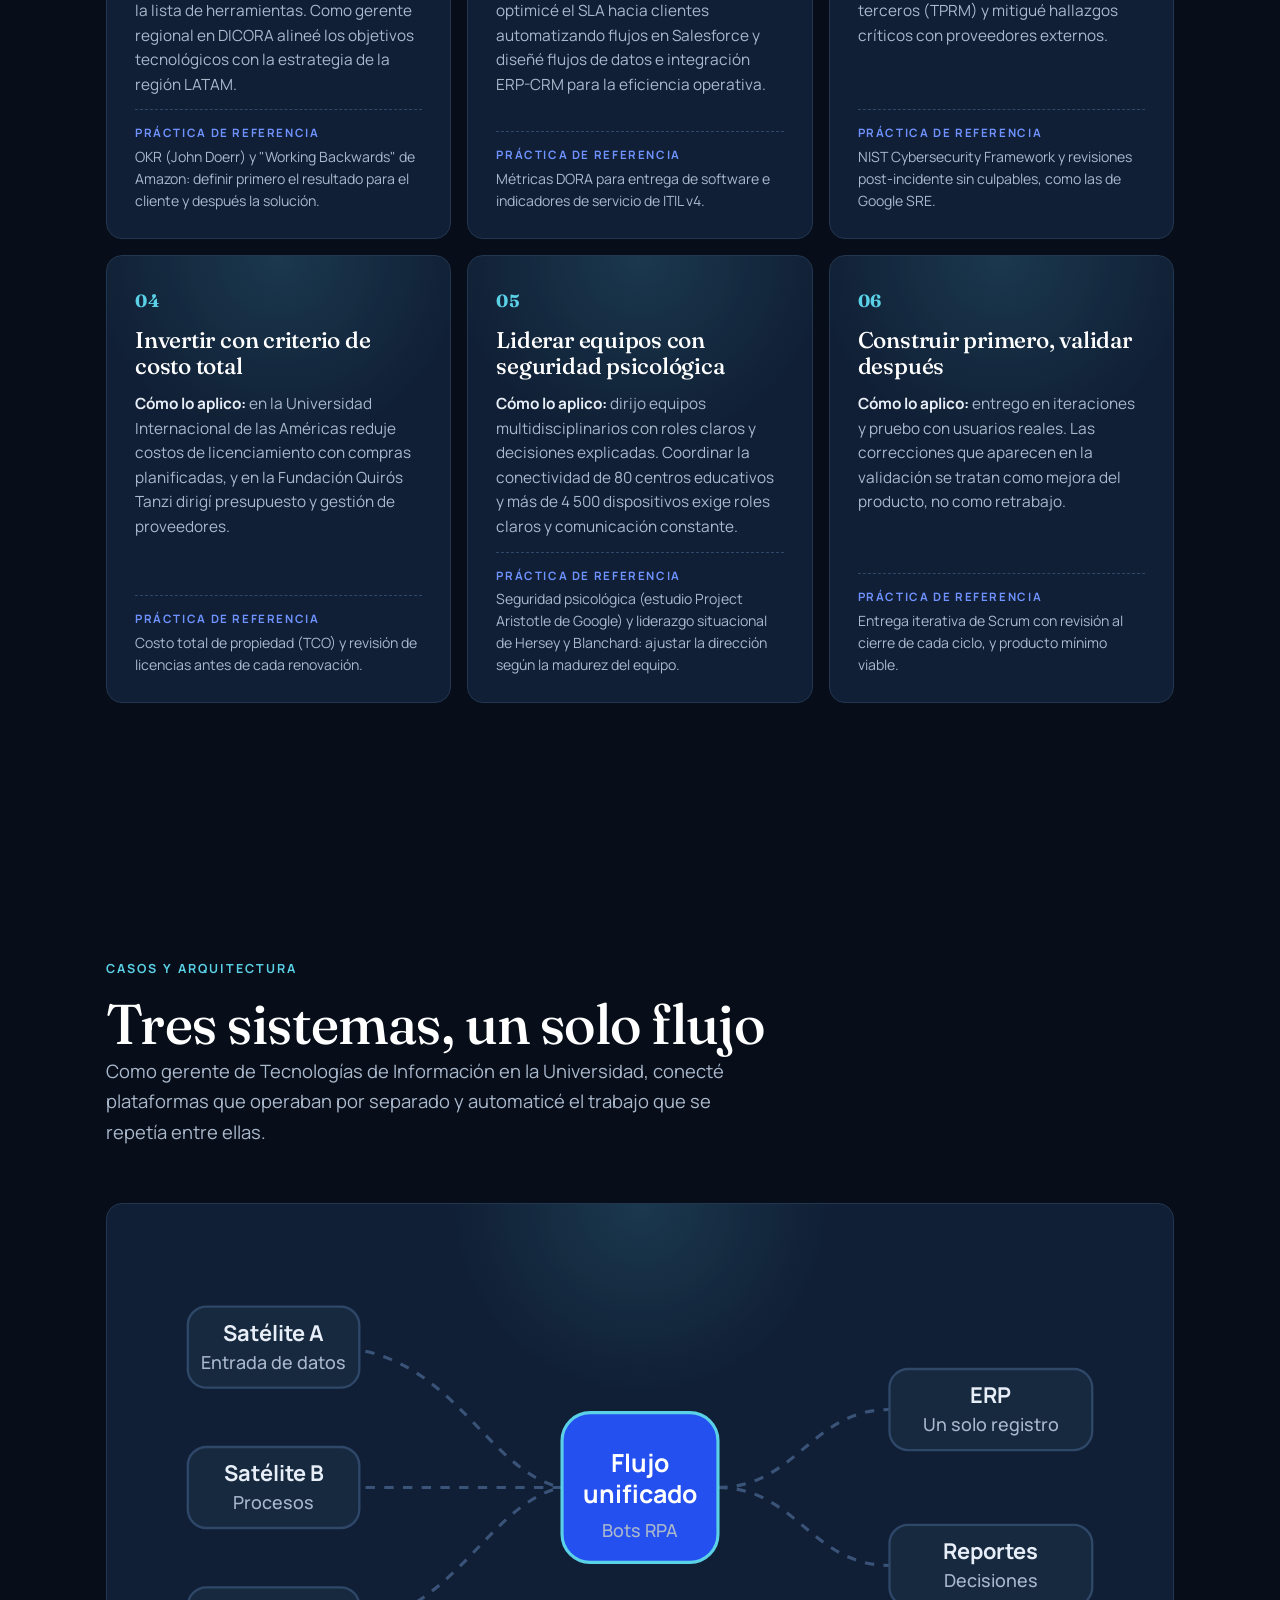
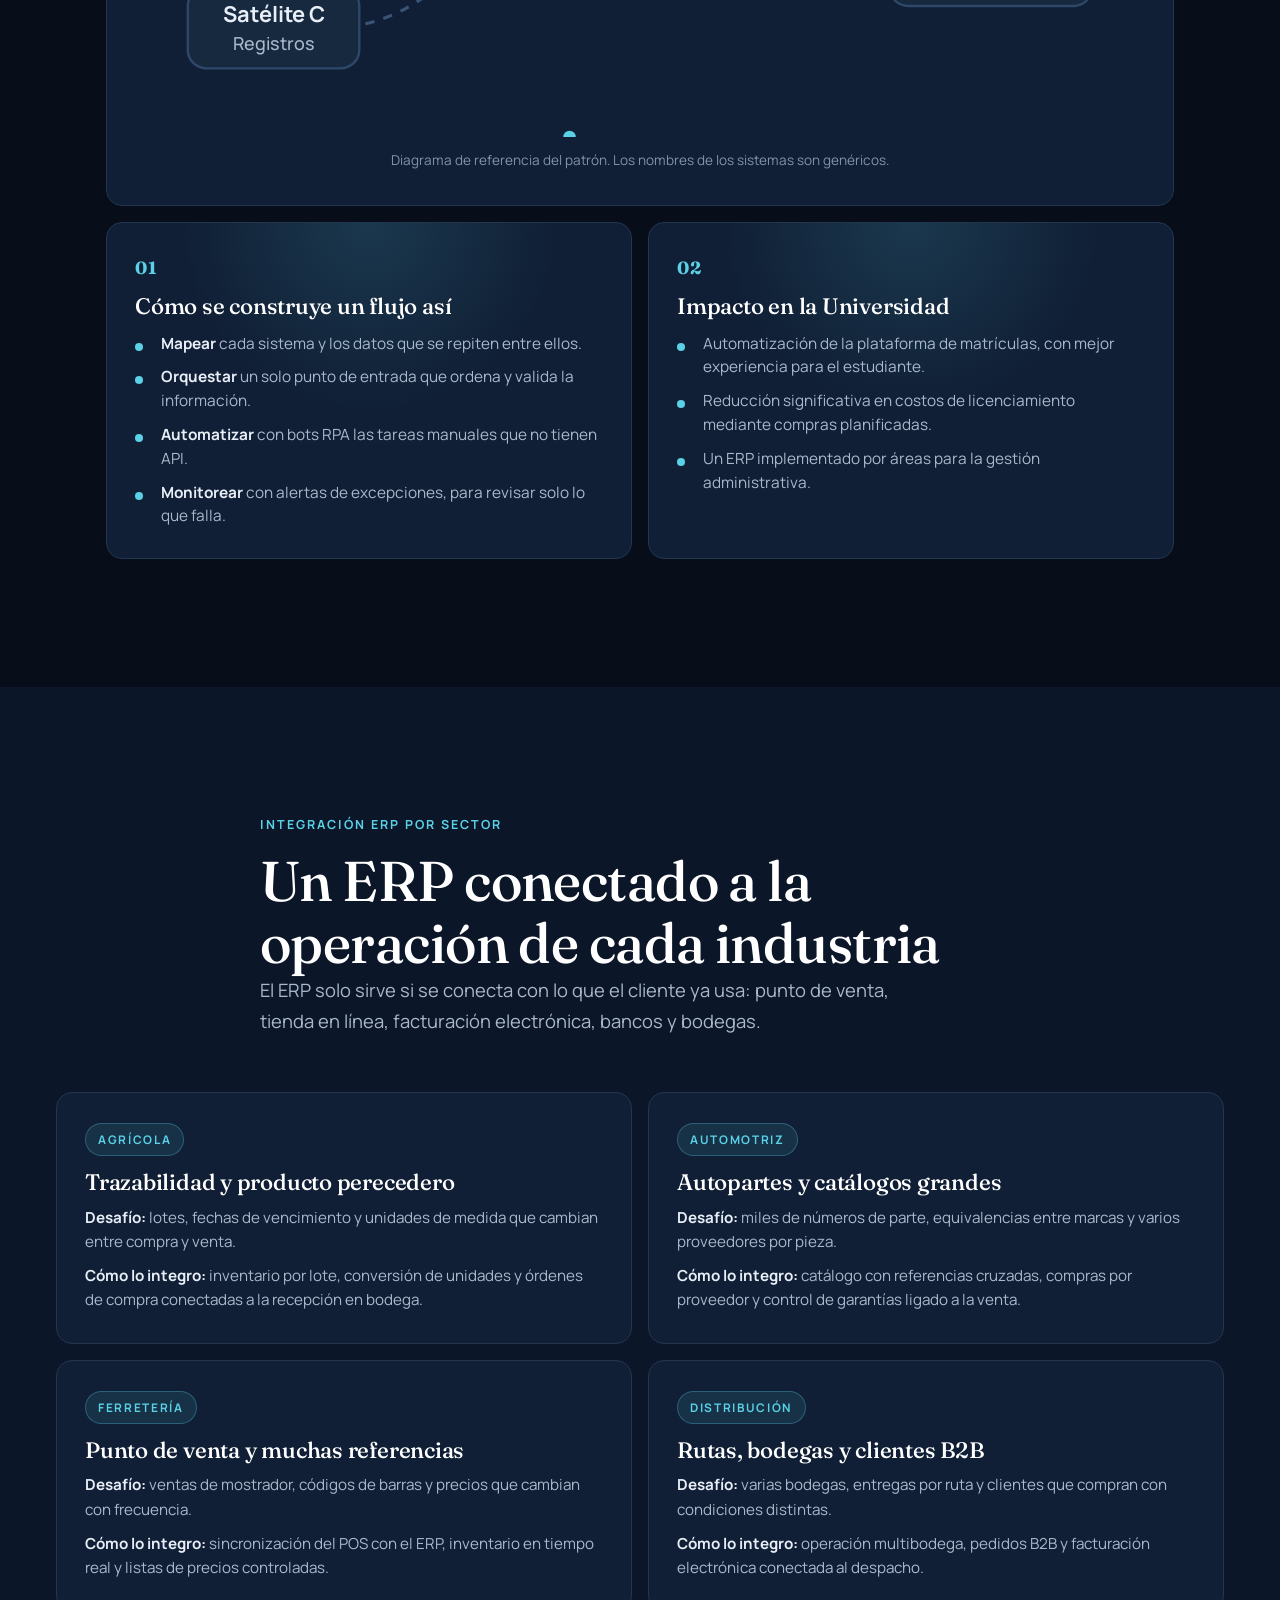
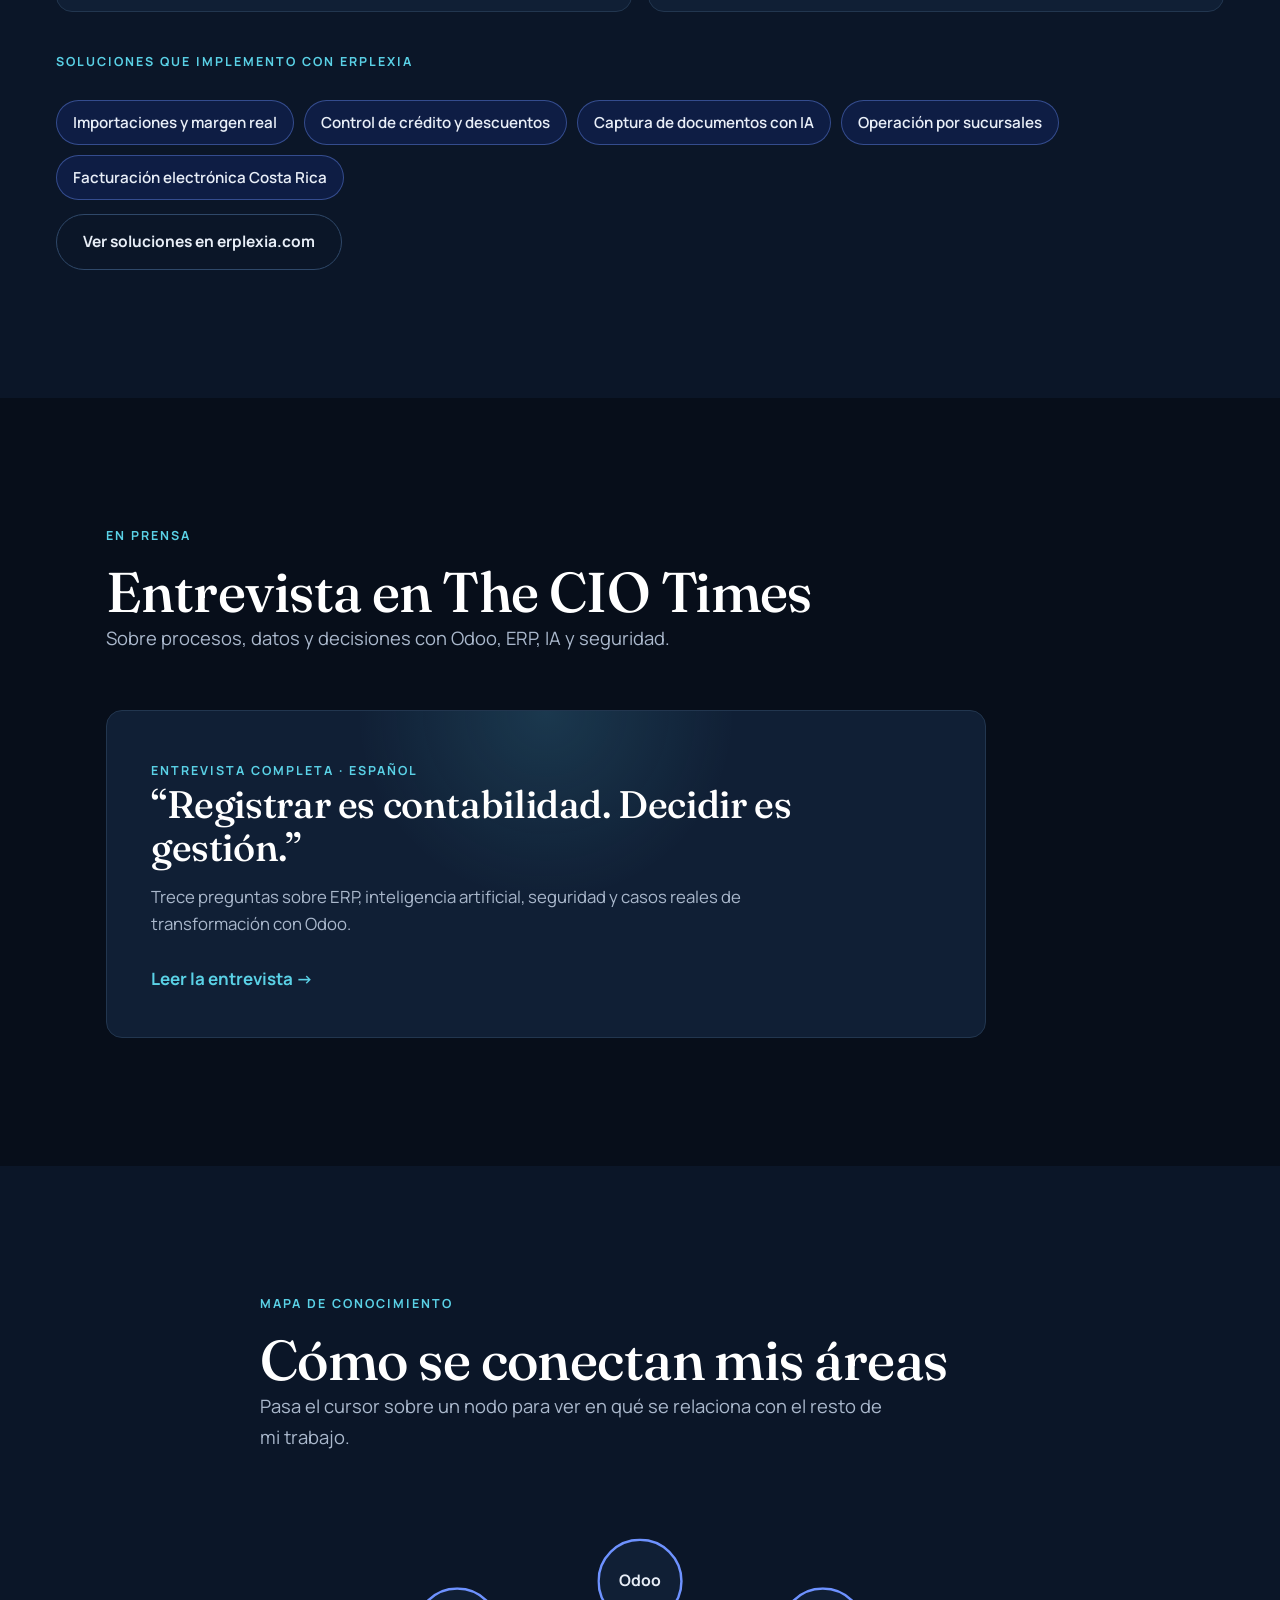
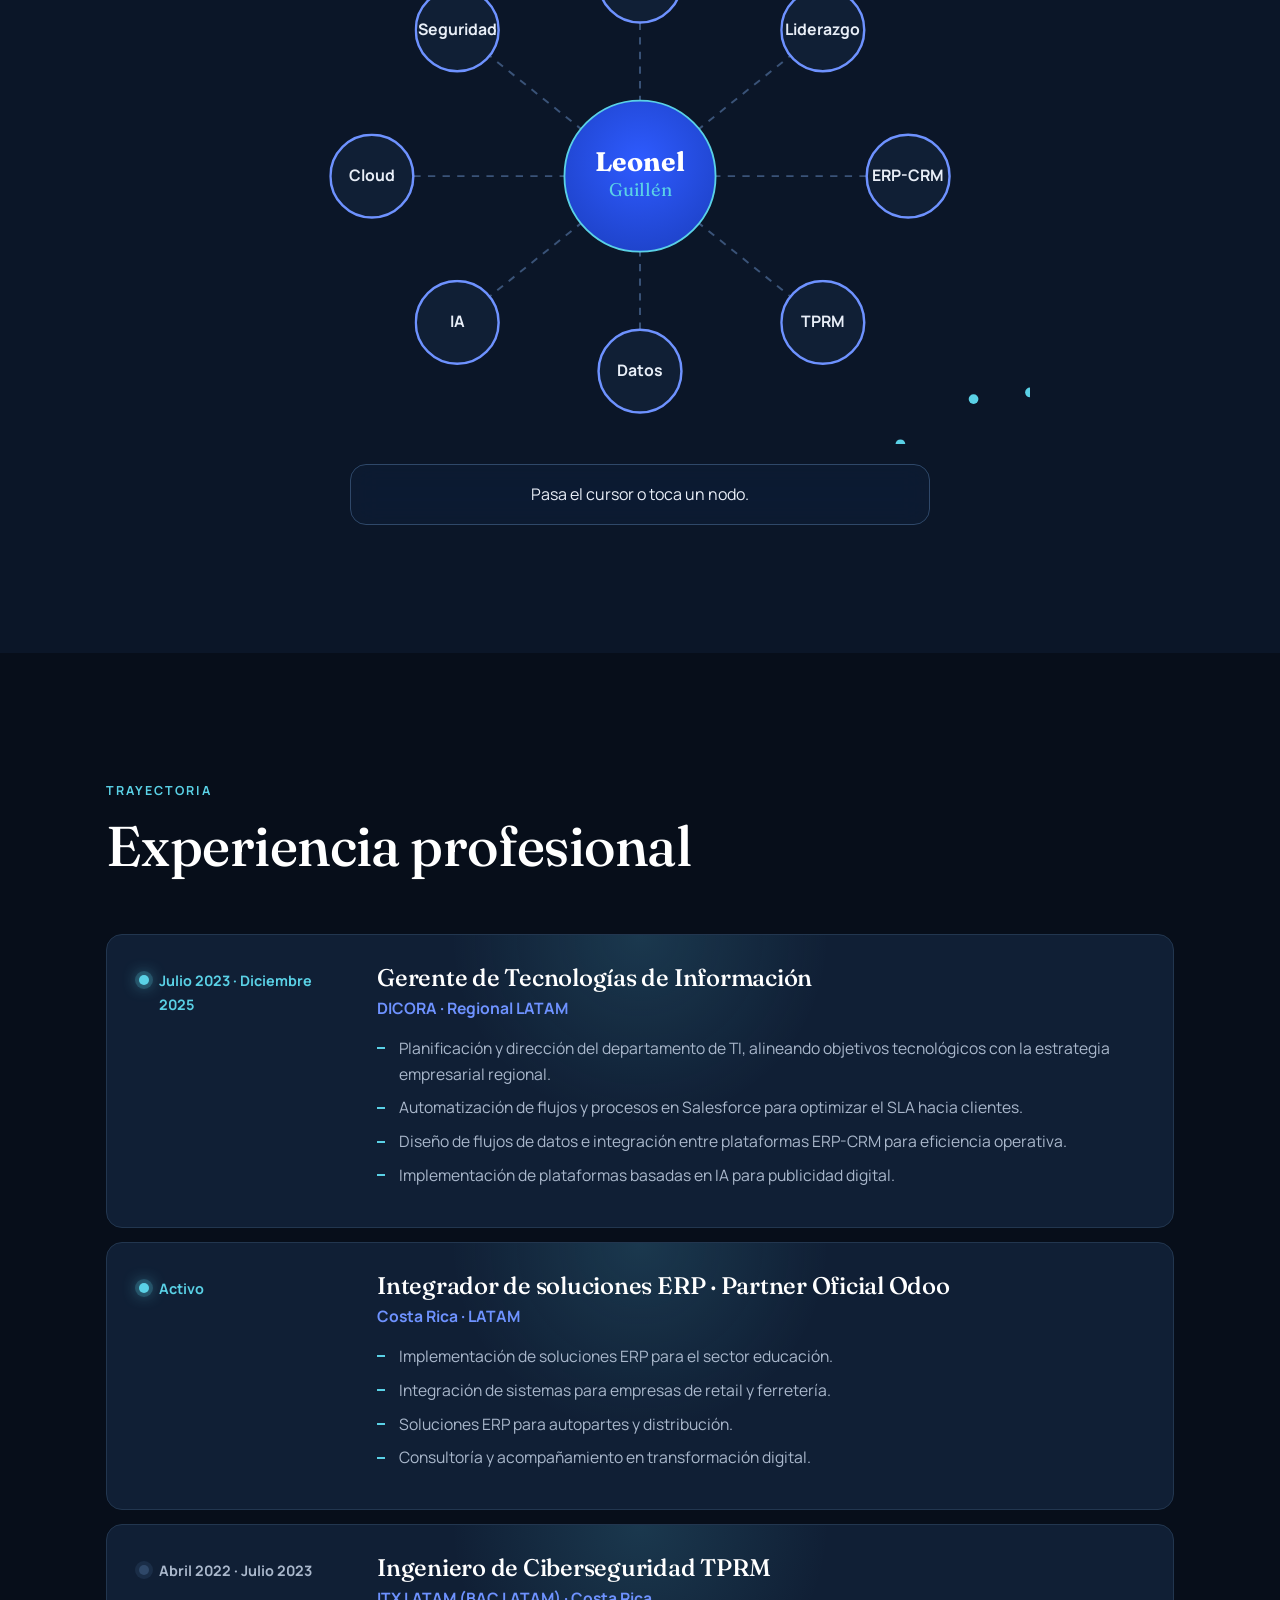
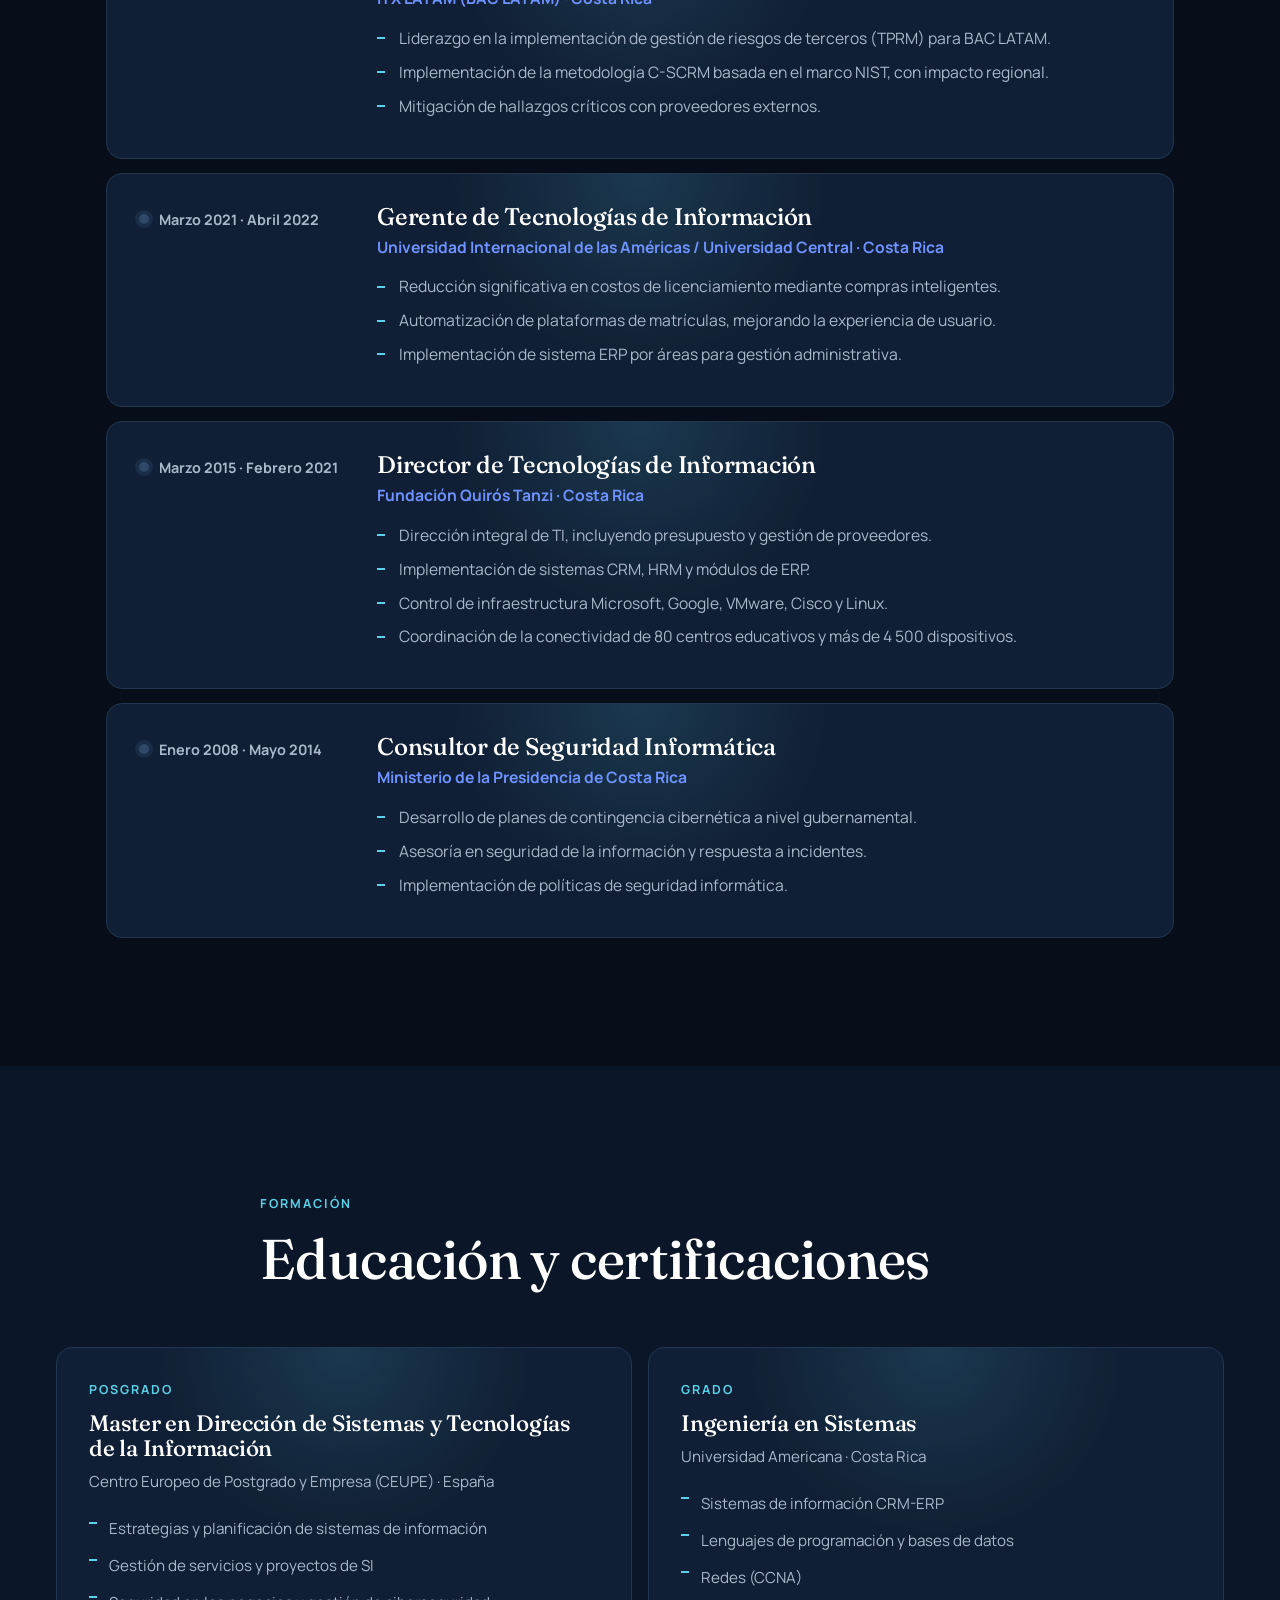
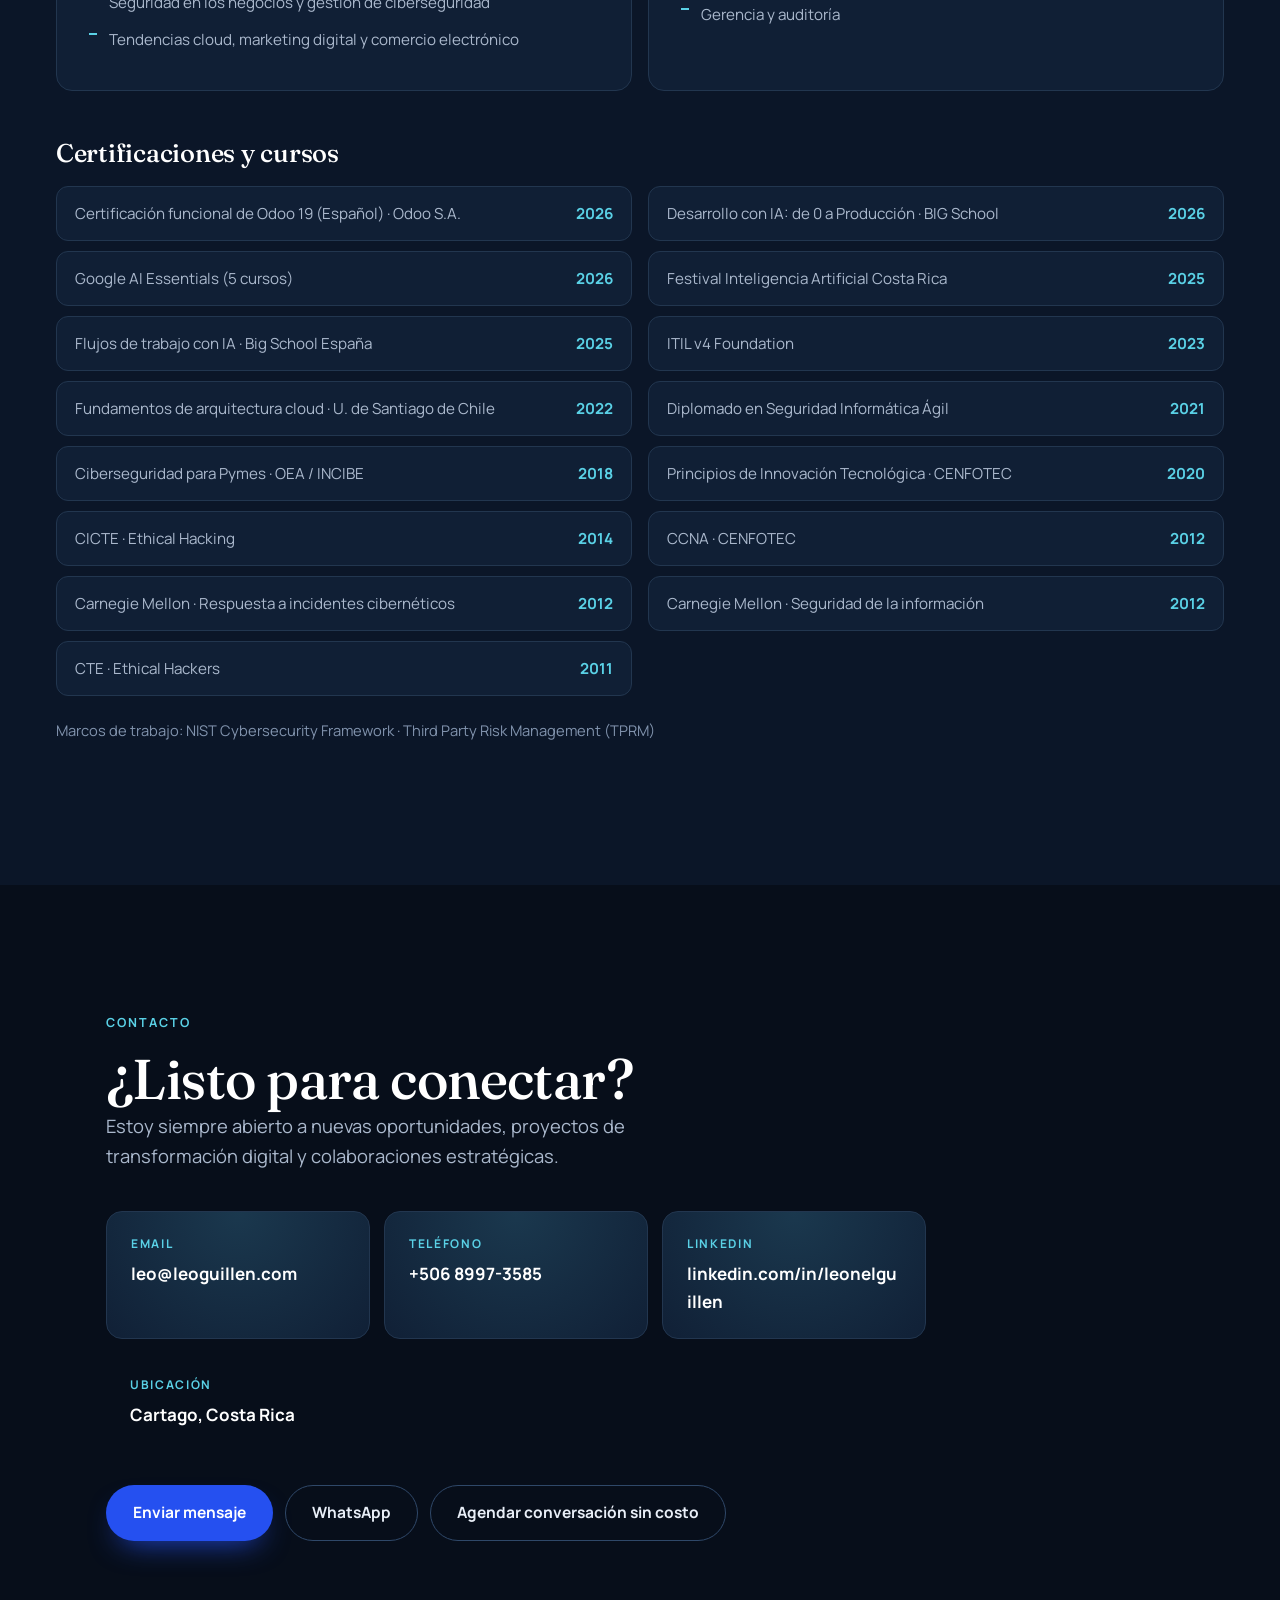
==== commit 08852517: "MEJORA WEB" ====
--- a/index.html
+++ b/index.html
@@ -29,6 +29,7 @@
     "telephone": "+506 8997-3585",
     "address": { "@type": "PostalAddress", "addressLocality": "Cartago", "addressCountry": "CR" },
     "url": "https://leoguillen.com/",
+    "sameAs": ["https://www.linkedin.com/in/leonelguillen/", "https://erplexia.com"],
     "knowsAbout": ["Odoo", "ERP", "CRM", "Ciberseguridad", "TPRM", "NIST", "Inteligencia Artificial"]
   }
   </script>
@@ -45,6 +46,8 @@
     <a href="#sobre">Sobre mí</a>
     <a href="#competencias">Competencias</a>
     <a href="#tecnologia">Tecnología</a>
+    <a href="#liderazgo">Liderazgo</a>
+    <a href="#casos">Casos</a>
     <a href="#experiencia">Experiencia</a>
     <a href="#formacion">Formación</a>
     <a href="#contacto" class="nav-cta">Contáctame</a>
@@ -55,6 +58,7 @@
 
   <!-- HERO -->
   <section class="hero">
+    <div class="aurora" aria-hidden="true"><i></i><i></i><i></i></div>
     <div class="hero-inner hero-grid">
       <div class="hero-copy">
       <p class="eyebrow">Gerente de Tecnologías de Información · IT Manager</p>
@@ -71,6 +75,7 @@
         <li>Partner Oficial Odoo</li>
         <li>Integrador ERP</li>
         <li>AI Specialist</li>
+        <li>Certificado funcional Odoo 19</li>
       </ul>
 
       <div class="hero-actions">
@@ -78,7 +83,8 @@
         <a class="btn btn-ghost" href="#experiencia">Ver experiencia</a>
       </div>
 
-      <p class="meta">Cartago, Costa Rica</p>
+      <p class="signature">“Registrar es contabilidad. Decidir es gestión.”</p>
+      <p class="meta">Fundador de ERPLEXIA · Cartago, Costa Rica</p>
       </div>
 
       <figure class="hero-photo">
@@ -121,7 +127,7 @@
       <h2>Habilidades clave</h2>
     </div>
     <div class="skills">
-      <div class="skill-card">
+      <div class="skill-card spot">
         <h3>Gobernanza y estrategia</h3>
         <ul>
           <li>Gobernanza y estrategia</li>
@@ -132,7 +138,7 @@
           <li>Ahorro de costos operativos</li>
         </ul>
       </div>
-      <div class="skill-card">
+      <div class="skill-card spot">
         <h3>Ciberseguridad y cumplimiento</h3>
         <ul>
           <li>Ciberseguridad y cumplimiento</li>
@@ -143,7 +149,7 @@
           <li>Seguridad de la información</li>
         </ul>
       </div>
-      <div class="skill-card">
+      <div class="skill-card spot">
         <h3>ERP, CRM y automatización</h3>
         <ul>
           <li>Integración ERP-CRM</li>
@@ -154,7 +160,7 @@
           <li>Retail, educación y distribución</li>
         </ul>
       </div>
-      <div class="skill-card">
+      <div class="skill-card spot">
         <h3>Inteligencia artificial</h3>
         <ul>
           <li>Prompt engineering avanzado</li>
@@ -164,7 +170,7 @@
           <li>Google AI Essentials</li>
         </ul>
       </div>
-      <div class="skill-card">
+      <div class="skill-card spot">
         <h3>Infraestructura</h3>
         <ul>
           <li>Administración de redes (CCNA)</li>
@@ -173,7 +179,7 @@
           <li>Microsoft, Google, Cisco</li>
         </ul>
       </div>
-      <div class="skill-card">
+      <div class="skill-card spot">
         <h3>Cloud</h3>
         <ul>
           <li>Microsoft Azure</li>
@@ -203,17 +209,17 @@
     <div class="tech-grid">
 
       <!-- 1. Integración ERP-CRM -->
-      <figure class="tech-card">
+      <figure class="tech-card spot">
         <div class="tech-visual" aria-hidden="true">
           <svg viewBox="0 0 320 200" role="img">
             <title>Flujo de datos entre CRM, ERP y facturación</title>
             <g class="t-line" fill="none" stroke="currentColor" stroke-width="2" stroke-dasharray="6 6" opacity=".35">
               <path d="M70 100 H130"/><path d="M190 100 H250"/>
             </g>
-            <circle class="t-pulse" r="5" fill="var(--cian)">
+            <circle style="fill:var(--cian)" class="t-pulse" r="5">
               <animateMotion dur="2.6s" repeatCount="indefinite" path="M70 100 H250"/>
             </circle>
-            <circle class="t-pulse" r="5" fill="var(--cobalto)">
+            <circle style="fill:var(--cobalto)" class="t-pulse" r="5">
               <animateMotion dur="2.6s" begin="1.3s" repeatCount="indefinite" path="M70 100 H250"/>
             </circle>
             <rect x="20" y="70" width="60" height="60" rx="14" class="t-node"/>
@@ -231,15 +237,15 @@
       </figure>
 
       <!-- 2. Ciberseguridad / TPRM / NIST -->
-      <figure class="tech-card">
+      <figure class="tech-card spot">
         <div class="tech-visual" aria-hidden="true">
           <svg viewBox="0 0 320 200" role="img">
             <title>Escudo de ciberseguridad con anillos de monitoreo</title>
             <circle class="t-ring" cx="160" cy="100" r="60" fill="none" stroke="currentColor" stroke-width="1.5"/>
-            <circle class="t-ring t-ring-2" cx="160" cy="100" r="60" fill="none" stroke="var(--cian)" stroke-width="1.5"/>
+            <circle style="stroke:var(--cian)" class="t-ring t-ring-2" cx="160" cy="100" r="60" fill="none" stroke-width="1.5"/>
             <path class="t-shield" d="M160 48 L200 62 V100 C200 128 182 146 160 154 C138 146 120 128 120 100 V62 Z"
-                  fill="var(--tinta)" stroke="var(--cian)" stroke-width="2"/>
-            <path class="t-check" d="M142 102 L156 116 L180 88" fill="none" stroke="var(--cian)" stroke-width="5" stroke-linecap="round" stroke-linejoin="round"/>
+                  stroke-width="2" style="fill:var(--tinta);stroke:var(--cian)"/>
+            <path class="t-check" d="M142 102 L156 116 L180 88" fill="none" stroke-width="5" stroke-linecap="round" stroke-linejoin="round" style="stroke:var(--cian)"/>
           </svg>
         </div>
         <figcaption>
@@ -249,7 +255,7 @@
       </figure>
 
       <!-- 3. Inteligencia artificial -->
-      <figure class="tech-card">
+      <figure class="tech-card spot">
         <div class="tech-visual" aria-hidden="true">
           <svg viewBox="0 0 320 200" role="img">
             <title>Red neuronal con conexiones que se activan</title>
@@ -258,14 +264,14 @@
               <line x1="60" y1="140" x2="160" y2="40"/><line x1="60" y1="140" x2="160" y2="100"/><line x1="60" y1="140" x2="160" y2="160"/>
               <line x1="160" y1="40" x2="260" y2="70"/><line x1="160" y1="100" x2="260" y2="70"/><line x1="160" y1="100" x2="260" y2="130"/><line x1="160" y1="160" x2="260" y2="130"/>
             </g>
-            <g class="t-synapse" stroke="var(--cobalto)" stroke-width="2.4" fill="none">
+            <g class="t-synapse" stroke-width="2.4" fill="none" style="stroke:var(--cobalto)">
               <line x1="60" y1="60" x2="160" y2="100"/><line x1="160" y1="100" x2="260" y2="130"/>
             </g>
             <circle cx="60" cy="60" r="9" fill="currentColor"/><circle cx="60" cy="140" r="9" fill="currentColor"/>
             <circle class="t-node-dot" cx="160" cy="40" r="9" fill="currentColor"/>
-            <circle class="t-node-dot" cx="160" cy="100" r="9" fill="var(--cobalto)"/>
+            <circle style="fill:var(--cobalto)" class="t-node-dot" cx="160" cy="100" r="9"/>
             <circle cx="160" cy="160" r="9" fill="currentColor"/>
-            <circle cx="260" cy="70" r="9" fill="currentColor"/><circle cx="260" cy="130" r="9" fill="var(--cian)"/>
+            <circle cx="260" cy="70" r="9" fill="currentColor"/><circle style="fill:var(--cian)" cx="260" cy="130" r="9"/>
           </svg>
         </div>
         <figcaption>
@@ -275,7 +281,7 @@
       </figure>
 
       <!-- 4. Cloud híbrida -->
-      <figure class="tech-card">
+      <figure class="tech-card spot">
         <div class="tech-visual" aria-hidden="true">
           <svg viewBox="0 0 320 200" role="img">
             <title>Nube híbrida con paquetes de datos viajando a servidores</title>
@@ -284,10 +290,10 @@
             <g class="t-stack">
               <rect x="222" y="104" width="62" height="16" rx="4" fill="currentColor" opacity=".85"/>
               <rect x="222" y="124" width="62" height="16" rx="4" fill="currentColor" opacity=".6"/>
-              <rect x="222" y="144" width="62" height="16" rx="4" fill="var(--cobalto)"/>
+              <rect x="222" y="144" width="62" height="16" rx="4" style="fill:var(--cobalto)"/>
             </g>
-            <rect class="t-packet" x="150" y="112" width="10" height="10" rx="2" fill="var(--cian)"/>
-            <rect class="t-packet t-packet-2" x="150" y="132" width="10" height="10" rx="2" fill="var(--cobalto)"/>
+            <rect class="t-packet" x="150" y="112" width="10" height="10" rx="2" style="fill:var(--cian)"/>
+            <rect class="t-packet t-packet-2" x="150" y="132" width="10" height="10" rx="2" style="fill:var(--cobalto)"/>
           </svg>
         </div>
         <figcaption>
@@ -297,17 +303,17 @@
       </figure>
 
       <!-- 5. Linux / redes -->
-      <figure class="tech-card">
+      <figure class="tech-card spot">
         <div class="tech-visual" aria-hidden="true">
           <svg viewBox="0 0 320 200" role="img">
             <title>Terminal con comandos de administración de servidores</title>
-            <rect x="30" y="28" width="260" height="144" rx="12" fill="var(--tinta)"/>
-            <circle cx="50" cy="46" r="4" fill="#ff6b6b"/><circle cx="64" cy="46" r="4" fill="#ffd166"/><circle cx="78" cy="46" r="4" fill="var(--cian)"/>
+            <rect x="30" y="28" width="260" height="144" rx="12" style="fill:var(--tinta)"/>
+            <circle cx="50" cy="46" r="4" fill="#ff6b6b"/><circle cx="64" cy="46" r="4" fill="#ffd166"/><circle style="fill:var(--cian)" cx="78" cy="46" r="4"/>
             <text x="48" y="78" class="t-term">$ ping gateway.lan</text>
             <text x="48" y="98" class="t-term t-term-dim">64 bytes · 1 ms · ok</text>
             <text x="48" y="122" class="t-term">$ systemctl status odoo</text>
             <text x="48" y="142" class="t-term t-term-dim">active (running)</text>
-            <rect class="t-cursor" x="48" y="152" width="9" height="14" fill="var(--cian)"/>
+            <rect class="t-cursor" x="48" y="152" width="9" height="14" style="fill:var(--cian)"/>
           </svg>
         </div>
         <figcaption>
@@ -317,17 +323,17 @@
       </figure>
 
       <!-- 6. Dashboards / decisiones -->
-      <figure class="tech-card">
+      <figure class="tech-card spot">
         <div class="tech-visual" aria-hidden="true">
           <svg viewBox="0 0 320 200" role="img">
             <title>Gráfico de barras que crece para mostrar resultados</title>
             <line x1="40" y1="170" x2="300" y2="170" stroke="currentColor" opacity=".3" stroke-width="1.5"/>
             <rect class="t-bar" x="60"  y="100" width="34" height="70"  rx="6" fill="currentColor" opacity=".35" style="--d:0s"/>
             <rect class="t-bar" x="112" y="70"  width="34" height="100" rx="6" fill="currentColor" opacity=".5"  style="--d:.15s"/>
-            <rect class="t-bar" x="164" y="85"  width="34" height="85"  rx="6" fill="var(--cobalto)" style="--d:.3s"/>
+            <rect class="t-bar" x="164" y="85"  width="34" height="85"  rx="6" style="fill:var(--cobalto);--d:.3s"/>
             <rect class="t-bar" x="216" y="40"  width="34" height="130" rx="6" fill="currentColor" opacity=".7"  style="--d:.45s"/>
-            <rect class="t-bar" x="268" y="60"  width="34" height="110" rx="6" fill="var(--cian)" style="--d:.6s"/>
-            <polyline class="t-trend" points="77,100 129,70 181,85 233,40 285,60" fill="none" stroke="var(--cian)" stroke-width="3" stroke-linecap="round" stroke-linejoin="round"/>
+            <rect class="t-bar" x="268" y="60"  width="34" height="110" rx="6" style="fill:var(--cian);--d:.6s"/>
+            <polyline class="t-trend" points="77,100 129,70 181,85 233,40 285,60" fill="none" stroke-width="3" stroke-linecap="round" stroke-linejoin="round" style="stroke:var(--cian)"/>
           </svg>
         </div>
         <figcaption>
@@ -339,13 +345,18 @@
     </div>
   </section>
 
+  <!-- BANDA -->
+  <div class="marquee" aria-label="Tecnologías y áreas de trabajo">
+    <div class="track" aria-hidden="false"><span>Odoo</span><span>Salesforce</span><span>Azure</span><span>AWS</span><span>VMware</span><span>Cisco</span><span>Linux</span><span>NIST</span><span>ITIL</span><span>Google AI</span><span>TPRM</span><span>Integración ERP-CRM</span><span>IA aplicada</span><span>Ciberseguridad</span><span>Odoo</span><span>Salesforce</span><span>Azure</span><span>AWS</span><span>VMware</span><span>Cisco</span><span>Linux</span><span>NIST</span><span>ITIL</span><span>Google AI</span><span>TPRM</span><span>Integración ERP-CRM</span><span>IA aplicada</span><span>Ciberseguridad</span></div>
+  </div>
+
   <!-- ESTADÍSTICAS -->
   <section class="stats reveal" aria-label="Cifras clave">
     <div class="stats-inner">
-      <div class="stat"><b><span class="count" data-to="17">0</span>+</b><span>años de trayectoria</span></div>
-      <div class="stat"><b><span class="count" data-to="80">0</span></b><span>centros educativos conectados</span></div>
-      <div class="stat"><b><span class="count" data-to="4500">0</span>+</b><span>dispositivos coordinados</span></div>
-      <div class="stat"><b><span class="count" data-to="4">0</span></b><span>áreas de TI dirigidas: infraestructura, ERP, seguridad y cloud</span></div>
+      <div class="stat spot"><b><span class="count" data-to="17">0</span>+</b><span>años de trayectoria</span></div>
+      <div class="stat spot"><b><span class="count" data-to="80">0</span></b><span>centros educativos conectados</span></div>
+      <div class="stat spot"><b><span class="count" data-to="4500">0</span>+</b><span>dispositivos coordinados</span></div>
+      <div class="stat spot"><b><span class="count" data-to="4">0</span></b><span>áreas de TI dirigidas: infraestructura, ERP, seguridad y cloud</span></div>
     </div>
   </section>
 
@@ -356,31 +367,244 @@
       <h2>Del proceso al dato, y del dato a la decisión</h2>
       <p class="lede">Cada implementación sigue el mismo recorrido: el proceso se digitaliza, los sistemas se conectan y los tomadores de decisiones ven lo que pasa.</p>
     </div>
+    <ol class="method-order" aria-label="Orden de trabajo">
+      <li>Procesos</li><li>Datos</li><li>Automatización</li><li>IA</li><li>Resultados</li>
+    </ol>
     <div class="flow" aria-label="Flujo de implementación">
       <div class="flow-line" aria-hidden="true"><span class="flow-dot"></span></div>
       <ol class="flow-steps">
-        <li class="flow-step" style="--i:0">
+        <li class="flow-step spot" style="--i:0">
           <span class="flow-num">01</span>
           <h3>Entender el proceso</h3>
           <p>Mapeo de cómo se trabaja hoy, dónde se pierde información y qué métricas importan.</p>
         </li>
-        <li class="flow-step" style="--i:1">
+        <li class="flow-step spot" style="--i:1">
           <span class="flow-num">02</span>
           <h3>Digitalizar en Odoo</h3>
           <p>Procesos alineados al sistema: ventas, compras, inventario, contabilidad y planilla.</p>
         </li>
-        <li class="flow-step" style="--i:2">
+        <li class="flow-step spot" style="--i:2">
           <span class="flow-num">03</span>
           <h3>Conectar sistemas</h3>
           <p>Integración ERP-CRM y automatización, para que la información fluya sin reingreso manual.</p>
         </li>
-        <li class="flow-step" style="--i:3">
+        <li class="flow-step spot" style="--i:3">
           <span class="flow-num">04</span>
           <h3>Decidir con datos</h3>
           <p>Tableros y visibilidad en tiempo real para actuar con información, no con intuición.</p>
         </li>
       </ol>
     </div>
+  </section>
+
+  <!-- LIDERAZGO -->
+  <section id="liderazgo" class="section reveal">
+    <div class="section-head">
+      <p class="eyebrow">Liderazgo</p>
+      <h2>Cómo lidero proyectos de tecnología</h2>
+      <p class="lede">Seis principios que guían cada proyecto, cada uno con la práctica probada que lo respalda.</p>
+    </div>
+
+    <div class="principles">
+
+      <article class="principle spot">
+        <span class="p-num">01</span>
+        <h3>Alinear la tecnología con la estrategia</h3>
+        <p class="p-how"><b>Cómo lo aplico:</b> planifico el área de TI a partir de los objetivos del negocio, no de la lista de herramientas. Como gerente regional en DICORA alineé los objetivos tecnológicos con la estrategia de la región LATAM.</p>
+        <p class="p-ref"><span>Práctica de referencia</span> OKR (John Doerr) y "Working Backwards" de Amazon: definir primero el resultado para el cliente y después la solución.</p>
+      </article>
+
+      <article class="principle spot">
+        <span class="p-num">02</span>
+        <h3>Medir lo que cambia decisiones</h3>
+        <p class="p-how"><b>Cómo lo aplico:</b> defino indicadores antes de implementar. En DICORA optimicé el SLA hacia clientes automatizando flujos en Salesforce y diseñé flujos de datos e integración ERP-CRM para la eficiencia operativa.</p>
+        <p class="p-ref"><span>Práctica de referencia</span> Métricas DORA para entrega de software e indicadores de servicio de ITIL v4.</p>
+      </article>
+
+      <article class="principle spot">
+        <span class="p-num">03</span>
+        <h3>Gestionar el riesgo antes de que se vuelva incidente</h3>
+        <p class="p-how"><b>Cómo lo aplico:</b> en BAC LATAM lideré la implementación de gestión de riesgo de terceros (TPRM) y mitigué hallazgos críticos con proveedores externos.</p>
+        <p class="p-ref"><span>Práctica de referencia</span> NIST Cybersecurity Framework y revisiones post-incidente sin culpables, como las de Google SRE.</p>
+      </article>
+
+      <article class="principle spot">
+        <span class="p-num">04</span>
+        <h3>Invertir con criterio de costo total</h3>
+        <p class="p-how"><b>Cómo lo aplico:</b> en la Universidad Internacional de las Américas reduje costos de licenciamiento con compras planificadas, y en la Fundación Quirós Tanzi dirigí presupuesto y gestión de proveedores.</p>
+        <p class="p-ref"><span>Práctica de referencia</span> Costo total de propiedad (TCO) y revisión de licencias antes de cada renovación.</p>
+      </article>
+
+      <article class="principle spot">
+        <span class="p-num">05</span>
+        <h3>Liderar equipos con seguridad psicológica</h3>
+        <p class="p-how"><b>Cómo lo aplico:</b> dirijo equipos multidisciplinarios con roles claros y decisiones explicadas. Coordinar la conectividad de 80 centros educativos y más de 4 500 dispositivos exige roles claros y comunicación constante.</p>
+        <p class="p-ref"><span>Práctica de referencia</span> Seguridad psicológica (estudio Project Aristotle de Google) y liderazgo situacional de Hersey y Blanchard: ajustar la dirección según la madurez del equipo.</p>
+      </article>
+
+      <article class="principle spot">
+        <span class="p-num">06</span>
+        <h3>Construir primero, validar después</h3>
+        <p class="p-how"><b>Cómo lo aplico:</b> entrego en iteraciones y pruebo con usuarios reales. Las correcciones que aparecen en la validación se tratan como mejora del producto, no como retrabajo.</p>
+        <p class="p-ref"><span>Práctica de referencia</span> Entrega iterativa de Scrum con revisión al cierre de cada ciclo, y producto mínimo viable.</p>
+      </article>
+
+    </div>
+  </section>
+
+  <!-- CASOS: FLUJO RPA -->
+  <section id="casos" class="section reveal">
+    <div class="section-head">
+      <p class="eyebrow">Casos y arquitectura</p>
+      <h2>Tres sistemas, un solo flujo</h2>
+      <p class="lede">Como gerente de Tecnologías de Información en la Universidad, conecté plataformas que operaban por separado y automaticé el trabajo que se repetía entre ellas.</p>
+    </div>
+
+    <figure class="flow-diagram spot">
+      <svg viewBox="0 0 640 320" role="img" aria-labelledby="rpa-title">
+        <title id="rpa-title">Diagrama: tres sistemas satélite alimentan un flujo unificado con bots RPA que actualizan el ERP y los reportes</title>
+
+        <!-- conexiones -->
+        <g class="fd-links" fill="none" stroke-width="2">
+          <path d="M120 70 C200 70 220 150 270 160"/>
+          <path d="M120 160 L270 160"/>
+          <path d="M120 250 C200 250 220 170 270 160"/>
+          <path d="M370 160 C420 160 430 110 480 110"/>
+          <path d="M370 160 C420 160 430 210 480 210"/>
+        </g>
+
+        <!-- pulsos -->
+        <g class="fd-pulses">
+          <circle cx="120" cy="70" r="4"><animateMotion dur="3.4s" repeatCount="indefinite" path="M120 70 C200 70 220 150 270 160"/></circle>
+          <circle cx="120" cy="160" r="4"><animateMotion dur="2.8s" begin=".6s" repeatCount="indefinite" path="M120 160 L270 160"/></circle>
+          <circle cx="120" cy="250" r="4"><animateMotion dur="3.6s" begin="1.1s" repeatCount="indefinite" path="M120 250 C200 250 220 170 270 160"/></circle>
+          <circle cx="370" cy="160" r="4"><animateMotion dur="2.6s" repeatCount="indefinite" path="M370 160 C420 160 430 110 480 110"/></circle>
+          <circle cx="370" cy="160" r="4"><animateMotion dur="2.6s" begin="1.3s" repeatCount="indefinite" path="M370 160 C420 160 430 210 480 210"/></circle>
+        </g>
+
+        <!-- satélites -->
+        <g class="fd-node">
+          <rect x="30" y="44" width="110" height="52" rx="12"/>
+          <text x="85" y="66" text-anchor="middle" class="fd-label">Satélite A</text>
+          <text x="85" y="84" text-anchor="middle" class="fd-sub">Entrada de datos</text>
+        </g>
+        <g class="fd-node">
+          <rect x="30" y="134" width="110" height="52" rx="12"/>
+          <text x="85" y="156" text-anchor="middle" class="fd-label">Satélite B</text>
+          <text x="85" y="174" text-anchor="middle" class="fd-sub">Procesos</text>
+        </g>
+        <g class="fd-node">
+          <rect x="30" y="224" width="110" height="52" rx="12"/>
+          <text x="85" y="246" text-anchor="middle" class="fd-label">Satélite C</text>
+          <text x="85" y="264" text-anchor="middle" class="fd-sub">Registros</text>
+        </g>
+
+        <!-- hub -->
+        <g class="fd-hub">
+          <rect x="270" y="112" width="100" height="96" rx="18"/>
+          <text x="320" y="150" text-anchor="middle" class="fd-label fd-label-main">Flujo</text>
+          <text x="320" y="170" text-anchor="middle" class="fd-label fd-label-main">unificado</text>
+          <text x="320" y="192" text-anchor="middle" class="fd-sub">Bots RPA</text>
+        </g>
+
+        <!-- salidas -->
+        <g class="fd-node">
+          <rect x="480" y="84" width="130" height="52" rx="12"/>
+          <text x="545" y="106" text-anchor="middle" class="fd-label">ERP</text>
+          <text x="545" y="124" text-anchor="middle" class="fd-sub">Un solo registro</text>
+        </g>
+        <g class="fd-node">
+          <rect x="480" y="184" width="130" height="52" rx="12"/>
+          <text x="545" y="206" text-anchor="middle" class="fd-label">Reportes</text>
+          <text x="545" y="224" text-anchor="middle" class="fd-sub">Decisiones</text>
+        </g>
+      </svg>
+      <figcaption>Diagrama de referencia del patrón. Los nombres de los sistemas son genéricos.</figcaption>
+    </figure>
+
+    <div class="case-grid">
+      <article class="case spot">
+        <span class="p-num">01</span>
+        <h3>Cómo se construye un flujo así</h3>
+        <ol class="steps-list">
+          <li><b>Mapear</b> cada sistema y los datos que se repiten entre ellos.</li>
+          <li><b>Orquestar</b> un solo punto de entrada que ordena y valida la información.</li>
+          <li><b>Automatizar</b> con bots RPA las tareas manuales que no tienen API.</li>
+          <li><b>Monitorear</b> con alertas de excepciones, para revisar solo lo que falla.</li>
+        </ol>
+      </article>
+      <article class="case spot">
+        <span class="p-num">02</span>
+        <h3>Impacto en la Universidad</h3>
+        <ul class="impact-list">
+          <li>Automatización de la plataforma de matrículas, con mejor experiencia para el estudiante.</li>
+          <li>Reducción significativa en costos de licenciamiento mediante compras planificadas.</li>
+          <li>Un ERP implementado por áreas para la gestión administrativa.</li>
+        </ul>
+      </article>
+    </div>
+  </section>
+
+  <!-- INTEGRACIÓN ERP POR SECTOR -->
+  <section id="sectores" class="section section-alt reveal">
+    <div class="section-head">
+      <p class="eyebrow">Integración ERP por sector</p>
+      <h2>Un ERP conectado a la operación de cada industria</h2>
+      <p class="lede">El ERP solo sirve si se conecta con lo que el cliente ya usa: punto de venta, tienda en línea, facturación electrónica, bancos y bodegas.</p>
+    </div>
+
+    <div class="sector-grid">
+      <article class="sector spot">
+        <span class="sector-tag">Agrícola</span>
+        <h3>Trazabilidad y producto perecedero</h3>
+        <p><b>Desafío:</b> lotes, fechas de vencimiento y unidades de medida que cambian entre compra y venta.</p>
+        <p><b>Cómo lo integro:</b> inventario por lote, conversión de unidades y órdenes de compra conectadas a la recepción en bodega.</p>
+      </article>
+      <article class="sector spot">
+        <span class="sector-tag">Automotriz</span>
+        <h3>Autopartes y catálogos grandes</h3>
+        <p><b>Desafío:</b> miles de números de parte, equivalencias entre marcas y varios proveedores por pieza.</p>
+        <p><b>Cómo lo integro:</b> catálogo con referencias cruzadas, compras por proveedor y control de garantías ligado a la venta.</p>
+      </article>
+      <article class="sector spot">
+        <span class="sector-tag">Ferretería</span>
+        <h3>Punto de venta y muchas referencias</h3>
+        <p><b>Desafío:</b> ventas de mostrador, códigos de barras y precios que cambian con frecuencia.</p>
+        <p><b>Cómo lo integro:</b> sincronización del POS con el ERP, inventario en tiempo real y listas de precios controladas.</p>
+      </article>
+      <article class="sector spot">
+        <span class="sector-tag">Distribución</span>
+        <h3>Rutas, bodegas y clientes B2B</h3>
+        <p><b>Desafío:</b> varias bodegas, entregas por ruta y clientes que compran con condiciones distintas.</p>
+        <p><b>Cómo lo integro:</b> operación multibodega, pedidos B2B y facturación electrónica conectada al despacho.</p>
+      </article>
+    </div>
+    <div class="solutions">
+      <p class="eyebrow">Soluciones que implemento con ERPLEXIA</p>
+      <ul>
+        <li>Importaciones y margen real</li>
+        <li>Control de crédito y descuentos</li>
+        <li>Captura de documentos con IA</li>
+        <li>Operación por sucursales</li>
+        <li>Facturación electrónica Costa Rica</li>
+      </ul>
+      <a class="btn btn-ghost" href="https://erplexia.com" target="_blank" rel="noopener">Ver soluciones en erplexia.com</a>
+    </div>
+  </section>
+
+  <!-- PRENSA -->
+  <section id="prensa" class="section reveal">
+    <div class="section-head">
+      <p class="eyebrow">En prensa</p>
+      <h2>Entrevista en The CIO Times</h2>
+      <p class="lede">Sobre procesos, datos y decisiones con Odoo, ERP, IA y seguridad.</p>
+    </div>
+    <a class="press-card spot" href="https://lnkd.in/ehCjRgem" target="_blank" rel="noopener">
+      <span class="eyebrow">Entrevista completa · español</span>
+      <h3>“Registrar es contabilidad. Decidir es gestión.”</h3>
+      <p>Trece preguntas sobre ERP, inteligencia artificial, seguridad y casos reales de transformación con Odoo.</p>
+      <span class="press-link">Leer la entrevista →</span>
+    </a>
   </section>
 
   <!-- CONOCIMIENTO: MAPA -->
@@ -412,14 +636,14 @@
         </g>
         <!-- pulsos que viajan por cada conexión -->
         <g fill="#5AD1E6">
-          <circle r="4"><animateMotion dur="3.2s" repeatCount="indefinite" path="M320 220 L320 60"/></circle>
-          <circle r="4"><animateMotion dur="3.8s" begin=".4s" repeatCount="indefinite" path="M320 220 L470 100"/></circle>
-          <circle r="4"><animateMotion dur="2.9s" begin=".9s" repeatCount="indefinite" path="M320 220 L540 220"/></circle>
-          <circle r="4"><animateMotion dur="3.5s" begin="1.3s" repeatCount="indefinite" path="M320 220 L470 340"/></circle>
-          <circle r="4"><animateMotion dur="3.1s" begin="1.8s" repeatCount="indefinite" path="M320 220 L320 380"/></circle>
-          <circle r="4"><animateMotion dur="3.6s" begin="2.2s" repeatCount="indefinite" path="M320 220 L170 340"/></circle>
-          <circle r="4"><animateMotion dur="3.0s" begin="2.6s" repeatCount="indefinite" path="M320 220 L100 220"/></circle>
-          <circle r="4"><animateMotion dur="3.4s" begin="3s" repeatCount="indefinite" path="M320 220 L170 100"/></circle>
+          <circle cx="320" cy="220" r="4"><animateMotion dur="3.2s" repeatCount="indefinite" path="M320 220 L320 60"/></circle>
+          <circle cx="320" cy="220" r="4"><animateMotion dur="3.8s" begin=".4s" repeatCount="indefinite" path="M320 220 L470 100"/></circle>
+          <circle cx="320" cy="220" r="4"><animateMotion dur="2.9s" begin=".9s" repeatCount="indefinite" path="M320 220 L540 220"/></circle>
+          <circle cx="320" cy="220" r="4"><animateMotion dur="3.5s" begin="1.3s" repeatCount="indefinite" path="M320 220 L470 340"/></circle>
+          <circle cx="320" cy="220" r="4"><animateMotion dur="3.1s" begin="1.8s" repeatCount="indefinite" path="M320 220 L320 380"/></circle>
+          <circle cx="320" cy="220" r="4"><animateMotion dur="3.6s" begin="2.2s" repeatCount="indefinite" path="M320 220 L170 340"/></circle>
+          <circle cx="320" cy="220" r="4"><animateMotion dur="3.0s" begin="2.6s" repeatCount="indefinite" path="M320 220 L100 220"/></circle>
+          <circle cx="320" cy="220" r="4"><animateMotion dur="3.4s" begin="3s" repeatCount="indefinite" path="M320 220 L170 100"/></circle>
         </g>
         <!-- núcleo -->
         <g class="kg-core">
@@ -436,7 +660,7 @@
           <circle cx="470" cy="100" r="34"/><text x="470" y="104" text-anchor="middle">Liderazgo</text>
         </g>
         <g class="kg-node" data-info="Integración de sistemas: flujos de datos entre CRM, ERP y facturación.">
-          <circle cx="540" cy="220" r="34"/><text x="540" y="224" text-anchor="middle">Integración</text>
+          <circle cx="540" cy="220" r="34"/><text x="540" y="224" text-anchor="middle">ERP-CRM</text>
         </g>
         <g class="kg-node" data-info="Gestión de riesgo de terceros (TPRM) y metodología C-SCRM con NIST.">
           <circle cx="470" cy="340" r="34"/><text x="470" y="344" text-anchor="middle">TPRM</text>
@@ -466,7 +690,7 @@
     </div>
 
     <ol class="timeline">
-      <li class="job current">
+      <li class="job current spot">
         <div class="job-date">Julio 2023 · Diciembre 2025</div>
         <div class="job-body">
           <h3>Gerente de Tecnologías de Información</h3>
@@ -480,7 +704,7 @@
         </div>
       </li>
 
-      <li class="job current">
+      <li class="job current spot">
         <div class="job-date">Activo</div>
         <div class="job-body">
           <h3>Integrador de soluciones ERP · Partner Oficial Odoo</h3>
@@ -494,7 +718,7 @@
         </div>
       </li>
 
-      <li class="job">
+      <li class="job spot">
         <div class="job-date">Abril 2022 · Julio 2023</div>
         <div class="job-body">
           <h3>Ingeniero de Ciberseguridad TPRM</h3>
@@ -507,7 +731,7 @@
         </div>
       </li>
 
-      <li class="job">
+      <li class="job spot">
         <div class="job-date">Marzo 2021 · Abril 2022</div>
         <div class="job-body">
           <h3>Gerente de Tecnologías de Información</h3>
@@ -520,7 +744,7 @@
         </div>
       </li>
 
-      <li class="job">
+      <li class="job spot">
         <div class="job-date">Marzo 2015 · Febrero 2021</div>
         <div class="job-body">
           <h3>Director de Tecnologías de Información</h3>
@@ -534,7 +758,7 @@
         </div>
       </li>
 
-      <li class="job">
+      <li class="job spot">
         <div class="job-date">Enero 2008 · Mayo 2014</div>
         <div class="job-body">
           <h3>Consultor de Seguridad Informática</h3>
@@ -557,7 +781,7 @@
     </div>
 
     <div class="edu-grid">
-      <article class="edu-card">
+      <article class="edu-card spot">
         <p class="eyebrow">Posgrado</p>
         <h3>Master en Dirección de Sistemas y Tecnologías de la Información</h3>
         <p class="org">Centro Europeo de Postgrado y Empresa (CEUPE) · España</p>
@@ -568,7 +792,7 @@
           <li>Tendencias cloud, marketing digital y comercio electrónico</li>
         </ul>
       </article>
-      <article class="edu-card">
+      <article class="edu-card spot">
         <p class="eyebrow">Grado</p>
         <h3>Ingeniería en Sistemas</h3>
         <p class="org">Universidad Americana · Costa Rica</p>
@@ -584,6 +808,8 @@
     <div class="certs">
       <h3>Certificaciones y cursos</h3>
       <ul>
+        <li><span>Certificación funcional de Odoo 19 (Español) · Odoo S.A.</span><b>2026</b></li>
+        <li><span>Desarrollo con IA: de 0 a Producción · BIG School</span><b>2026</b></li>
         <li><span>Google AI Essentials (5 cursos)</span><b>2026</b></li>
         <li><span>Festival Inteligencia Artificial Costa Rica</span><b>2025</b></li>
         <li><span>Flujos de trabajo con IA · Big School España</span><b>2025</b></li>
@@ -610,13 +836,17 @@
       <p class="lede">Estoy siempre abierto a nuevas oportunidades, proyectos de transformación digital y colaboraciones estratégicas.</p>
 
       <div class="contact-grid">
-        <a class="contact-item" href="mailto:leo@leoguillen.com">
+        <a class="contact-item spot" href="mailto:leo@leoguillen.com">
           <span class="label">Email</span>
           <span class="value">leo@leoguillen.com</span>
         </a>
-        <a class="contact-item" href="tel:+50689973585">
+        <a class="contact-item spot" href="tel:+50689973585">
           <span class="label">Teléfono</span>
           <span class="value">+506 8997-3585</span>
+        </a>
+        <a class="contact-item spot" href="https://www.linkedin.com/in/leonelguillen/" target="_blank" rel="noopener">
+          <span class="label">LinkedIn</span>
+          <span class="value">linkedin.com/in/leonelguillen</span>
         </a>
         <div class="contact-item static">
           <span class="label">Ubicación</span>
@@ -627,6 +857,7 @@
       <div class="hero-actions">
         <a class="btn btn-primary" href="mailto:leo@leoguillen.com?subject=Hola%20Leonel">Enviar mensaje</a>
         <a class="btn btn-ghost" href="https://wa.me/50689973585" target="_blank" rel="noopener">WhatsApp</a>
+        <a class="btn btn-ghost" href="https://calendar.app.google/KuRPqv9CNVvJbJku7" target="_blank" rel="noopener">Agendar conversación sin costo</a>
       </div>
     </div>
   </section>
--- a/styles.css
+++ b/styles.css
@@ -1,82 +1,78 @@
+/* =========================================================
+   Leonel Guillén · Sitio personal
+   Tema oscuro con paleta ERPLEXIA
+   Contrastes WCAG AA verificados (mínimo 4.5:1 en texto)
+   ========================================================= */
 :root {
-  /* Paleta ERPLEXIA */
-  --tinta: #0D1B2E;
-  --tinta-2: #13233A;
-  --papel: #F5F7FB;
-  --blanco: #FFFFFF;
-  --texto: #1B2B42;
-  --texto-suave: #54647C;
-  --texto-inv: #E8EEF7;
-  --texto-inv-suave: #9FB0C7;
-  --cobalto: #2E5BFF;
-  --cobalto-osc: #1F44CC;
-  --cian: #5AD1E6;
-  --linea: #DDE4EF;
-  --linea-inv: rgba(158, 178, 210, .18);
-
-  /* Alias usados en el resto del CSS */
-  --ink: var(--tinta);
-  --ink-soft: var(--texto-suave);
-  --paper: var(--papel);
-  --paper-2: #E8EEF7;
-  --card: var(--blanco);
-  --line: var(--linea);
-  --accent: var(--cobalto);
-  --accent-ink: var(--cobalto-osc);
-  --radius: 14px;
+  --bg: #070E1A;          /* fondo general */
+  --bg-2: #0B1628;        /* secciones alternas */
+  --surface: #101F35;     /* tarjetas */
+  --surface-2: #16293F;   /* tarjetas activas / hover */
+  --tinta: #0D1B2E;       /* marca */
+  --line: #22364F;
+  --line-strong: #2F4869;
+  --text: #E8EEF7;        /* 14.2:1 sobre tarjeta */
+  --text-2: #AAB8CC;      /* 8.2:1 */
+  --muted: #8193AD;       /* 5.3:1 */
+  --cobalto: #2550F0;     /* relleno de botones (6.0:1 con blanco) */
+  --cobalto-2: #6E92FF;   /* acento de texto sobre oscuro */
+  --cian: #5AD1E6;        /* 10.8:1 */
+  --white: #FFFFFF;
+  --radius: 16px;
   --serif: "Fraunces", Georgia, serif;
   --sans: "Manrope", system-ui, -apple-system, "Segoe UI", sans-serif;
 }
 
 *, *::before, *::after { box-sizing: border-box; }
-
-html { scroll-behavior: smooth; scroll-padding-top: 84px; }
+html { scroll-behavior: smooth; scroll-padding-top: 84px; background: var(--bg); }
 
 body {
-  margin: 0;
-  font-family: var(--sans);
-  font-size: 17px;
-  line-height: 1.65;
-  color: var(--ink);
-  background: var(--paper);
-  -webkit-font-smoothing: antialiased;
-}
-
-img, svg { max-width: 100%; display: block; }
+  margin: 0; font-family: var(--sans); font-size: 17px; line-height: 1.65;
+  color: var(--text); background: var(--bg); -webkit-font-smoothing: antialiased;
+  overflow-x: hidden;
+}
 a { color: inherit; }
-h1, h2, h3 { font-family: var(--serif); line-height: 1.15; margin: 0; font-weight: 500; }
+h1, h2, h3 { font-family: var(--serif); line-height: 1.12; margin: 0; font-weight: 500; letter-spacing: -0.01em; }
 p { margin: 0 0 1em; }
 ul, ol { margin: 0; padding: 0; }
-:focus-visible { outline: 3px solid var(--accent); outline-offset: 3px; border-radius: 4px; }
-
-/* ---------- Header ---------- */
+:focus-visible { outline: 3px solid var(--cian); outline-offset: 3px; border-radius: 6px; }
+::selection { background: var(--cobalto); color: var(--white); }
+
+/* ---------- Barra de progreso ---------- */
+.progress { position: fixed; top: 0; left: 0; right: 0; height: 3px; z-index: 80; }
+.progress span {
+  display: block; height: 100%; width: 100%; transform-origin: 0 50%; transform: scaleX(0);
+  background: linear-gradient(90deg, var(--cobalto-2), var(--cian));
+  box-shadow: 0 0 12px rgba(90, 209, 230, .6);
+}
+
+/* ---------- Encabezado ---------- */
 .site-header {
-  position: sticky; top: 0; z-index: 50;
+  position: sticky; top: 0; z-index: 70;
   display: flex; align-items: center; justify-content: space-between;
   padding: 14px clamp(20px, 5vw, 56px);
-  background: rgba(245, 247, 251, 0.86);
-  backdrop-filter: blur(10px);
-  border-bottom: 1px solid transparent;
-}
-.site-header.scrolled { border-bottom-color: var(--line); }
-.brand { font-family: var(--serif); font-size: 1.5rem; font-weight: 700; text-decoration: none; letter-spacing: -0.02em; }
-.brand span { color: var(--accent); }
-
+  background: rgba(7, 14, 26, .6);
+  backdrop-filter: blur(16px) saturate(160%);
+  -webkit-backdrop-filter: blur(16px) saturate(160%);
+  border-bottom: 1px solid transparent; transition: border-color .3s ease, background .3s ease;
+}
+.site-header.scrolled { border-bottom-color: var(--line); background: rgba(7, 14, 26, .85); }
+.brand { font-family: var(--serif); font-size: 1.5rem; font-weight: 700; text-decoration: none; letter-spacing: -0.02em; color: var(--white); }
+.brand span { color: var(--cian); }
 .site-nav { display: flex; gap: 26px; align-items: center; }
-.site-nav a { text-decoration: none; font-size: 0.95rem; color: var(--ink-soft); }
-.site-nav a:hover { color: var(--ink); }
+.site-nav a { text-decoration: none; font-size: .95rem; color: var(--text-2); transition: color .2s ease; }
+.site-nav a:hover { color: var(--white); }
 .site-nav .nav-cta {
-  color: var(--blanco); background: var(--tinta);
-  padding: 8px 16px; border-radius: 999px;
-}
-.site-nav .nav-cta:hover { background: var(--cobalto); color: var(--blanco); }
-
+  color: var(--white); background: var(--cobalto); padding: 9px 18px; border-radius: 999px;
+  box-shadow: 0 6px 18px -8px rgba(37, 80, 240, .9);
+}
+.site-nav .nav-cta:hover { background: #3B63FF; color: var(--white); }
 .nav-toggle {
   display: none; background: none; border: 0; padding: 8px; cursor: pointer;
   width: 44px; height: 44px; position: relative;
 }
 .nav-toggle span {
-  position: absolute; left: 10px; right: 10px; height: 2px; background: var(--ink);
+  position: absolute; left: 10px; right: 10px; height: 2px; background: var(--text);
   transition: transform .25s ease, opacity .25s ease;
 }
 .nav-toggle span:nth-child(1) { top: 16px; }
@@ -84,547 +80,528 @@
 .nav-toggle[aria-expanded="true"] span:nth-child(1) { transform: translateY(5px) rotate(45deg); }
 .nav-toggle[aria-expanded="true"] span:nth-child(2) { transform: translateY(-5px) rotate(-45deg); }
 
-/* ---------- Shared ---------- */
+/* ---------- Utilidades ---------- */
 .eyebrow {
-  font-size: 0.78rem; font-weight: 700; letter-spacing: 0.16em;
-  text-transform: uppercase; color: var(--accent-ink); margin-bottom: 14px;
-}
-.section { padding: clamp(72px, 10vw, 128px) clamp(20px, 5vw, 56px); max-width: 1180px; margin: 0 auto; }
-.section-alt { background: var(--paper-2); max-width: none; }
+  font-size: .78rem; font-weight: 700; letter-spacing: .16em; text-transform: uppercase;
+  color: var(--cian); margin-bottom: 14px;
+}
+.section { padding: clamp(80px, 10vw, 136px) clamp(20px, 5vw, 56px); max-width: 1180px; margin: 0 auto; position: relative; }
+.section-alt { background: var(--bg-2); max-width: none; }
 .section-alt > * { max-width: 1180px; margin-left: auto; margin-right: auto; }
-.section-head { max-width: 760px; margin-bottom: 52px; }
-.section-head h2, .contact h2, .venture h2 { font-size: clamp(2rem, 4.2vw, 3.1rem); }
-.lede { font-size: 1.15rem; color: var(--ink-soft); max-width: 640px; }
+.section-head { max-width: 760px; margin-bottom: 56px; }
+.section-head h2 { font-size: clamp(2.1rem, 1.4rem + 3.2vw, 3.5rem); color: var(--white); }
+.lede { font-size: 1.15rem; color: var(--text-2); max-width: 640px; }
 
 .btn {
-  display: inline-flex; align-items: center; justify-content: center;
-  padding: 13px 24px; border-radius: 999px; font-weight: 600; font-size: 0.97rem;
-  text-decoration: none; border: 2px solid var(--ink); transition: all .2s ease;
-}
-.btn-primary { background: var(--tinta); color: var(--blanco); }
-.btn-primary:hover { background: var(--cobalto); border-color: var(--cobalto); color: var(--blanco); }
-.btn-ghost { background: transparent; color: var(--ink); }
-.btn-ghost:hover { background: var(--tinta); color: var(--blanco); }
+  display: inline-flex; align-items: center; justify-content: center; gap: 8px;
+  padding: 14px 26px; border-radius: 999px; font-weight: 700; font-size: .97rem;
+  text-decoration: none; border: 1.5px solid transparent; transition: transform .2s ease, background .2s ease, border-color .2s ease, color .2s ease;
+}
+.btn:hover { transform: translateY(-2px); }
+.btn-primary { background: var(--cobalto); color: var(--white); box-shadow: 0 14px 30px -14px rgba(37, 80, 240, .9); }
+.btn-primary:hover { background: #3B63FF; }
+.btn-ghost { background: transparent; color: var(--text); border-color: var(--line-strong); }
+.btn-ghost:hover { border-color: var(--cian); color: var(--cian); }
+
+/* ---------- Efecto spotlight en tarjetas ---------- */
+.spot {
+  position: relative; isolation: isolate; overflow: hidden;
+  background:
+    radial-gradient(420px circle at var(--mx, 50%) var(--my, 0%), rgba(90, 209, 230, .14), transparent 45%),
+    var(--surface);
+  border: 1px solid var(--line);
+  transition: border-color .3s ease, transform .3s ease, box-shadow .3s ease;
+}
+.spot::before {
+  content: ""; position: absolute; inset: 0; border-radius: inherit; padding: 1px; z-index: -1;
+  background: radial-gradient(260px circle at var(--mx, 50%) var(--my, 0%), var(--cian), transparent 70%);
+  -webkit-mask: linear-gradient(#000 0 0) content-box, linear-gradient(#000 0 0);
+  -webkit-mask-composite: xor; mask-composite: exclude;
+  opacity: 0; transition: opacity .3s ease;
+}
+.spot:hover { border-color: transparent; transform: translateY(-4px); box-shadow: 0 24px 50px -28px rgba(0, 0, 0, .8); }
+.spot:hover::before { opacity: 1; }
 
 /* ---------- Hero ---------- */
 .hero {
-  position: relative; min-height: calc(100vh - 62px);
-  display: flex; align-items: center;
-  padding: 64px clamp(20px, 5vw, 56px) 96px;
-  background:
-    radial-gradient(900px 500px at 85% 10%, rgba(46, 91, 255, 0.12), transparent 60%),
-    radial-gradient(700px 500px at 0% 100%, rgba(90, 209, 230, 0.14), transparent 60%),
-    var(--paper);
-}
-.hero-inner { max-width: 1080px; margin: 0 auto; width: 100%; }
-.hero-grid {
-  display: grid; grid-template-columns: minmax(0, 1.25fr) minmax(0, 0.85fr);
-  gap: clamp(32px, 6vw, 80px); align-items: center;
-}
-.hero-photo {
-  margin: 0; position: relative; justify-self: end; width: 100%; max-width: 420px;
-}
+  position: relative; min-height: calc(100vh - 62px); display: flex; align-items: center;
+  padding: 72px clamp(20px, 5vw, 56px) 110px; overflow: hidden;
+}
+.aurora { position: absolute; inset: -20% -10% auto; height: 120%; pointer-events: none; z-index: 0; }
+.aurora i {
+  position: absolute; border-radius: 50%; filter: blur(90px); opacity: .55;
+  animation: drift 16s ease-in-out infinite alternate;
+}
+.aurora i:nth-child(1) { width: 520px; height: 520px; background: #2550F0; top: 0; left: 8%; }
+.aurora i:nth-child(2) { width: 420px; height: 420px; background: #5AD1E6; top: 20%; right: 4%; animation-delay: -6s; opacity: .35; }
+.aurora i:nth-child(3) { width: 360px; height: 360px; background: #6E92FF; bottom: 0; left: 40%; animation-delay: -11s; opacity: .3; }
+@keyframes drift {
+  0%   { transform: translate(0, 0) scale(1); }
+  100% { transform: translate(60px, -40px) scale(1.12); }
+}
+.hero::after {
+  content: ""; position: absolute; inset: 0; pointer-events: none; z-index: 0;
+  background-image:
+    linear-gradient(rgba(110, 146, 255, .07) 1px, transparent 1px),
+    linear-gradient(90deg, rgba(110, 146, 255, .07) 1px, transparent 1px);
+  background-size: 56px 56px;
+  mask-image: radial-gradient(ellipse at 60% 40%, #000 0%, transparent 72%);
+  -webkit-mask-image: radial-gradient(ellipse at 60% 40%, #000 0%, transparent 72%);
+  animation: gridDrift 22s linear infinite;
+}
+@keyframes gridDrift { to { background-position: 56px 56px; } }
+
+.hero-inner { position: relative; z-index: 1; max-width: 1180px; margin: 0 auto; width: 100%; }
+.hero-grid { display: grid; grid-template-columns: minmax(0, 1.25fr) minmax(0, .85fr); gap: clamp(32px, 6vw, 80px); align-items: center; }
+.hero h1 {
+  font-size: clamp(3.2rem, 9vw, 7rem); letter-spacing: -0.035em; font-weight: 700;
+  margin-bottom: 24px; color: var(--white);
+}
+.hero h1 em { font-style: italic; font-weight: 500; color: var(--cian); }
+.hero .lede { margin-bottom: 28px; }
+.hero .eyebrow {
+  display: inline-block; padding: 8px 14px; border-radius: 999px;
+  background: rgba(90, 209, 230, .1); border: 1px solid rgba(90, 209, 230, .3);
+  letter-spacing: .12em;
+}
+.rotator-line { font-size: 1.2rem; color: var(--text); font-weight: 600; margin-bottom: 26px; }
+.rotator { display: inline-grid; color: var(--cian); font-weight: 700; vertical-align: bottom; min-width: 14ch; }
+.rot-word {
+  grid-area: 1 / 1; opacity: 0; transform: translateY(12px); white-space: nowrap;
+  transition: opacity .5s ease, transform .5s ease;
+}
+.rot-word.is-on { opacity: 1; transform: none; }
+.rot-word.is-out { opacity: 0; transform: translateY(-12px); }
+.badges { list-style: none; display: flex; flex-wrap: wrap; gap: 10px; margin: 0 0 32px; padding: 0; }
+.badges li {
+  font-size: .9rem; font-weight: 600; padding: 8px 15px; border-radius: 999px;
+  color: var(--text); background: rgba(16, 31, 53, .7); border: 1px solid var(--line-strong);
+  backdrop-filter: blur(8px);
+}
+.hero-actions { display: flex; flex-wrap: wrap; gap: 12px; margin-bottom: 28px; }
+.hero .meta { color: var(--muted); font-size: .95rem; margin: 0; }
+
+.hero-photo { margin: 0; position: relative; justify-self: end; width: 100%; max-width: 330px; perspective: 900px; }
 .hero-photo::before {
-  content: ""; position: absolute; inset: 18px -18px -18px 18px; border-radius: 22px;
-  background: var(--cobalto); z-index: 0;
+  content: ""; position: absolute; inset: 18px -18px -18px 18px; border-radius: 26px;
+  background: linear-gradient(135deg, var(--cobalto), var(--cian)); z-index: 0; opacity: .9;
 }
 .hero-photo img {
   position: relative; z-index: 1; display: block; width: 100%; height: auto;
-  border-radius: 22px; border: 1px solid var(--linea);
-  box-shadow: 0 30px 60px -30px rgba(13, 27, 46, .45);
-  aspect-ratio: 896 / 1088; object-fit: cover;
-}
-.hero h1 {
-  font-size: clamp(3.2rem, 9vw, 6.8rem);
-  letter-spacing: -0.03em; font-weight: 700; margin-bottom: 24px;
-}
-.hero h1 em { font-style: italic; font-weight: 500; color: var(--accent); }
-.hero .lede { margin-bottom: 28px; }
-
-.badges { list-style: none; display: flex; flex-wrap: wrap; gap: 10px; margin: 0 0 32px; padding: 0; }
-.badges li {
-  font-size: 0.9rem; font-weight: 600; padding: 7px 14px;
-  border: 1px solid var(--line); border-radius: 999px; background: var(--card);
-}
-.hero-actions { display: flex; flex-wrap: wrap; gap: 12px; margin-bottom: 28px; }
-.hero .meta { color: var(--ink-soft); font-size: 0.95rem; margin: 0; }
+  border-radius: 26px; border: 1px solid var(--line-strong); aspect-ratio: 896 / 1088; object-fit: cover;
+  box-shadow: 0 40px 80px -36px rgba(0, 0, 0, .9);
+  transform: rotateX(var(--rx, 0deg)) rotateY(var(--ry, 0deg)); transform-style: preserve-3d;
+  transition: transform .35s ease;
+}
 .scroll-hint {
-  position: absolute; bottom: 28px; left: 50%; transform: translateX(-50%);
-  font-size: 0.78rem; letter-spacing: 0.14em; text-transform: uppercase;
-  text-decoration: none; color: var(--ink-soft);
+  position: absolute; bottom: 26px; left: 50%; transform: translateX(-50%); z-index: 1;
+  font-size: .75rem; letter-spacing: .16em; text-transform: uppercase; text-decoration: none; color: var(--muted);
 }
 .scroll-hint::after {
   content: ""; display: block; width: 1px; height: 36px; margin: 10px auto 0;
-  background: linear-gradient(var(--ink-soft), transparent);
-}
-
-/* ---------- About ---------- */
-.about-grid { display: grid; grid-template-columns: 1.25fr 1fr; gap: clamp(32px, 6vw, 88px); align-items: start; }
-.prose p { font-size: 1.12rem; color: var(--ink-soft); }
+  background: linear-gradient(var(--cian), transparent);
+}
+
+/* ---------- Banda de tecnologías ---------- */
+.marquee {
+  position: relative; overflow: hidden; padding: 22px 0;
+  border-top: 1px solid var(--line); border-bottom: 1px solid var(--line); background: var(--bg-2);
+  mask-image: linear-gradient(90deg, transparent, #000 10%, #000 90%, transparent);
+  -webkit-mask-image: linear-gradient(90deg, transparent, #000 10%, #000 90%, transparent);
+}
+.marquee .track { display: flex; width: max-content; animation: marquee 38s linear infinite; }
+.marquee span {
+  font-family: var(--serif); font-size: 1.6rem; font-weight: 500; color: var(--text-2);
+  white-space: nowrap; padding: 0 28px; display: inline-flex; align-items: center; gap: 28px;
+}
+.marquee span::after { content: "◆"; color: var(--cian); font-size: .7rem; }
+@keyframes marquee { to { transform: translateX(-50%); } }
+.marquee:hover .track { animation-play-state: paused; }
+
+/* ---------- Estadísticas (bento) ---------- */
+.stats { padding: 0 clamp(20px, 5vw, 56px); margin-top: -40px; position: relative; z-index: 2; }
+.stats-inner { max-width: 1180px; margin: 0 auto; display: grid; grid-template-columns: repeat(4, minmax(0, 1fr)); gap: 16px; }
+.stat { padding: 26px 24px; border-radius: var(--radius); display: flex; flex-direction: column; gap: 6px; }
+.stat b {
+  font-family: var(--serif); font-size: clamp(2.2rem, 4vw, 3.1rem); font-weight: 700;
+  color: var(--white); line-height: 1; letter-spacing: -0.02em;
+}
+.stat span:last-child { font-size: .92rem; color: var(--text-2); }
+
+/* ---------- Sobre mí ---------- */
+.about-grid { display: grid; grid-template-columns: 1.2fr 1fr; gap: clamp(32px, 6vw, 88px); align-items: start; }
+.prose p { font-size: 1.12rem; color: var(--text-2); }
 .prose p:first-child::first-letter {
-  font-family: var(--serif); float: left; font-size: 4.2rem; line-height: 0.9;
-  padding: 6px 12px 0 0; color: var(--accent); font-weight: 700;
-}
-.pillars { list-style: none; display: grid; gap: 14px; }
-.pillars li {
-  background: var(--card); border: 1px solid var(--line); border-radius: var(--radius);
-  padding: 20px 22px;
-}
-.pillars h3 { font-size: 1.3rem; margin-bottom: 4px; }
-.pillars p { margin: 0; color: var(--ink-soft); font-size: 0.97rem; }
-
-/* ---------- Skills ---------- */
-.skills { display: grid; grid-template-columns: repeat(auto-fit, minmax(260px, 1fr)); gap: 18px; }
-.skill-card {
-  background: var(--card); border: 1px solid var(--line); border-radius: var(--radius);
-  padding: 26px 26px 22px; transition: transform .25s ease, box-shadow .25s ease;
-}
-.skill-card:hover { transform: translateY(-3px); box-shadow: 0 14px 32px -18px rgba(13, 27, 46, 0.35); }
-.skill-card h3 { font-size: 1.25rem; margin-bottom: 14px; }
+  font-family: var(--serif); float: left; font-size: 4.2rem; line-height: .9;
+  padding: 6px 12px 0 0; color: var(--cian); font-weight: 700;
+}
+.framework { border-radius: var(--radius); background: var(--surface); border: 1px solid var(--line); padding: 26px 28px; }
+.fw-title { font-size: .78rem; font-weight: 700; letter-spacing: .16em; text-transform: uppercase; color: var(--cian); margin: 0 0 8px; }
+.fw-list { list-style: none; margin: 0; padding: 0; }
+.fw-list li {
+  display: grid; grid-template-columns: 58px 1fr; gap: 14px; align-items: start;
+  padding: 18px 0; border-bottom: 1px solid var(--line); transition: padding .3s ease;
+}
+.fw-list li:last-child { border-bottom: 0; }
+.fw-list li:hover { padding-left: 8px; }
+.fw-n { font-family: var(--serif); font-size: 1.7rem; font-weight: 500; line-height: 1; color: var(--cobalto-2); }
+.fw-list h3 { font-size: 1.32rem; margin: 0 0 4px; color: var(--white); }
+.fw-list p { margin: 0; color: var(--text-2); font-size: .97rem; line-height: 1.55; }
+
+/* ---------- Competencias (bento) ---------- */
+.skills { display: grid; grid-template-columns: repeat(3, minmax(0, 1fr)); gap: 16px; grid-auto-flow: dense; }
+.skill-card { border-radius: var(--radius); padding: 28px 28px 24px; }
+.skills .skill-card:nth-child(1), .skills .skill-card:nth-child(4) { grid-column: span 2; }
+.skills .skill-card:nth-child(1) {
+  background:
+    radial-gradient(520px circle at var(--mx, 50%) var(--my, 0%), rgba(90, 209, 230, .16), transparent 45%),
+    linear-gradient(145deg, #13284A, var(--surface));
+}
+.skills .skill-card:nth-child(4) {
+  background:
+    radial-gradient(520px circle at var(--mx, 50%) var(--my, 0%), rgba(110, 146, 255, .22), transparent 45%),
+    linear-gradient(145deg, #15307A, #0E1E44);
+}
+.skill-card h3 { font-size: 1.32rem; margin-bottom: 14px; color: var(--white); }
 .skill-card ul { list-style: none; }
-.skill-card li {
-  font-size: 0.95rem; color: var(--ink-soft); padding: 6px 0;
-  border-top: 1px dashed var(--line);
-}
+.skill-card li { font-size: .95rem; color: var(--text-2); padding: 7px 0; border-top: 1px dashed var(--line-strong); }
 .skill-card li:first-child { border-top: 0; }
-
-.stack { margin-top: 48px; }
+.stack { margin-top: 44px; }
 .stack ul { list-style: none; display: flex; flex-wrap: wrap; gap: 10px; padding: 0; }
 .stack li {
-  font-weight: 600; font-size: 0.92rem; padding: 8px 16px;
-  background: var(--tinta); color: var(--texto-inv); border-radius: 999px;
-}
-
-/* ---------- Timeline ---------- */
-.timeline { list-style: none; position: relative; padding-left: 0; }
-.job {
-  display: grid; grid-template-columns: 220px 1fr; gap: 28px;
-  padding: 34px 0; border-top: 1px solid var(--line);
-}
-.job:last-child { border-bottom: 1px solid var(--line); }
-.job-date { font-size: 0.92rem; font-weight: 600; color: var(--ink-soft); padding-top: 4px; }
-.job.current .job-date { color: var(--accent-ink); }
-.job h3 { font-size: 1.55rem; margin-bottom: 4px; }
-.job .org { font-weight: 600; color: var(--accent-ink); margin-bottom: 14px; font-size: 0.98rem; }
-.job ul { list-style: none; }
-.job li {
-  position: relative; padding-left: 22px; margin-bottom: 8px;
-  color: var(--ink-soft); font-size: 0.98rem;
-}
-.job li::before {
-  content: ""; position: absolute; left: 0; top: 0.72em;
-  width: 8px; height: 2px; background: var(--accent);
-}
-
-/* ---------- Education ---------- */
-.edu-grid { display: grid; grid-template-columns: repeat(auto-fit, minmax(300px, 1fr)); gap: 18px; }
-.edu-card {
-  background: var(--card); border: 1px solid var(--line); border-radius: var(--radius); padding: 30px;
-}
-.edu-card h3 { font-size: 1.4rem; margin-bottom: 8px; }
-.edu-card .org { font-size: 0.95rem; color: var(--ink-soft); margin-bottom: 16px; }
-.edu-card ul { list-style: none; }
-.edu-card li { font-size: 0.95rem; color: var(--ink-soft); padding: 5px 0 5px 18px; position: relative; }
-.edu-card li::before { content: "–"; position: absolute; left: 0; color: var(--accent); }
-
-.certs { margin-top: 52px; }
-.certs h3 { font-size: 1.6rem; margin-bottom: 18px; }
-.certs ul { list-style: none; border-top: 1px solid var(--line); }
-.certs li {
-  display: flex; justify-content: space-between; gap: 16px;
-  padding: 12px 0; border-bottom: 1px solid var(--line); font-size: 0.97rem;
-}
-.certs li b { color: var(--accent-ink); font-weight: 700; white-space: nowrap; }
-.frameworks { margin-top: 22px; font-size: 0.92rem; color: var(--ink-soft); }
-
-/* ---------- Contact ---------- */
-.contact { text-align: left; }
-.contact-inner { max-width: 760px; }
-.contact .lede { margin-bottom: 40px; }
-.contact-grid { display: grid; grid-template-columns: repeat(auto-fit, minmax(200px, 1fr)); gap: 14px; margin-bottom: 36px; }
-.contact-item {
-  display: flex; flex-direction: column; gap: 4px; text-decoration: none;
-  background: var(--card); border: 1px solid var(--line); border-radius: var(--radius);
-  padding: 20px 22px; transition: border-color .2s ease, transform .2s ease;
-}
-a.contact-item:hover { border-color: var(--accent); transform: translateY(-2px); }
-.contact-item .label { font-size: 0.75rem; font-weight: 700; letter-spacing: 0.14em; text-transform: uppercase; color: var(--accent-ink); }
-.contact-item .value { font-weight: 600; word-break: break-word; }
-
-/* ---------- Venture ---------- */
-.venture { max-width: none; background: var(--tinta); color: var(--texto-inv); }
-.venture-inner {
-  max-width: 1180px; margin: 0 auto;
-  display: flex; flex-wrap: wrap; align-items: center; justify-content: space-between; gap: 28px;
-}
-.venture .eyebrow { color: var(--cian); }
-.venture h2 { margin-bottom: 8px; }
-.venture p { color: var(--texto-inv-suave); margin: 0; max-width: 560px; }
-.venture .btn-ghost { color: var(--texto-inv); border-color: var(--texto-inv); }
-.venture .btn-ghost:hover { background: var(--texto-inv); color: var(--tinta); }
-
-/* ---------- Footer ---------- */
-.site-footer {
-  display: flex; flex-wrap: wrap; justify-content: space-between; gap: 8px;
-  padding: 28px clamp(20px, 5vw, 56px); font-size: 0.9rem; color: var(--ink-soft);
-  border-top: 1px solid var(--line);
-}
-.site-footer p { margin: 0; }
-.site-footer a { text-decoration: none; font-weight: 600; }
-
-/* ---------- Reveal ---------- */
-.reveal { opacity: 0; transform: translateY(18px); transition: opacity .7s ease, transform .7s ease; }
-.reveal.in { opacity: 1; transform: none; }
-@media (prefers-reduced-motion: reduce) {
-  html { scroll-behavior: auto; }
-  .reveal { opacity: 1; transform: none; transition: none; }
-  .skill-card { transition: none; }
-}
-
-/* ---------- Responsive ---------- */
-@media (max-width: 900px) {
-  .about-grid { grid-template-columns: 1fr; }
-  .job { grid-template-columns: 1fr; gap: 6px; }
-  .job-date { padding-top: 0; }
-}
-@media (max-width: 760px) {
-  .nav-toggle { display: block; }
-  .site-nav {
-    position: fixed; top: 62px; left: 0; right: 0;
-    flex-direction: column; align-items: stretch; gap: 0;
-    background: var(--paper); border-bottom: 1px solid var(--line);
-    padding: 8px 20px 20px; transform: translateY(-120%); transition: transform .3s ease;
-    visibility: hidden;
-  }
-  .site-nav.open { transform: none; visibility: visible; }
-  .site-nav a { padding: 14px 0; border-bottom: 1px solid var(--line); font-size: 1.05rem; }
-  .site-nav .nav-cta { border: 0; text-align: center; margin-top: 14px; padding: 14px; }
-  .hero { min-height: auto; padding-top: 56px; padding-bottom: 88px; }
-  .hero-grid { grid-template-columns: 1fr; }
-  .hero-photo { order: -1; justify-self: center; max-width: 300px; }
-  .hero-photo::before { inset: 12px -12px -12px 12px; }
-  .scroll-hint { display: none; }
-  body { font-size: 16px; }
-}
+  font-weight: 700; font-size: .92rem; padding: 9px 16px; border-radius: 999px; color: var(--text);
+  background: var(--surface); border: 1px solid var(--line-strong);
+  transition: border-color .2s ease, color .2s ease, transform .2s ease;
+}
+.stack li:hover { border-color: var(--cian); color: var(--cian); transform: translateY(-2px); }
 
 /* ---------- Tecnología en acción ---------- */
-.tech-grid { display: grid; grid-template-columns: repeat(auto-fit, minmax(280px, 1fr)); gap: 18px; }
-.tech-card {
-  margin: 0; background: var(--card); border: 1px solid var(--line); border-radius: var(--radius);
-  overflow: hidden; display: flex; flex-direction: column;
-  transition: transform .25s ease, box-shadow .25s ease, border-color .25s ease;
-}
-.tech-card:hover { transform: translateY(-3px); box-shadow: 0 16px 34px -20px rgba(13, 27, 46, .4); border-color: var(--cobalto); }
+.tech-grid { display: grid; grid-template-columns: repeat(auto-fit, minmax(290px, 1fr)); gap: 16px; }
+.tech-card { border-radius: var(--radius); display: flex; flex-direction: column; }
 .tech-visual {
-  aspect-ratio: 16 / 10; display: grid; place-items: center;
-  background: radial-gradient(120% 90% at 50% 0%, #1B2B42 0%, var(--tinta) 70%);
-  color: var(--texto-inv);
+  aspect-ratio: 16 / 10; display: grid; place-items: center; border-radius: calc(var(--radius) - 2px) calc(var(--radius) - 2px) 0 0;
+  background: radial-gradient(120% 90% at 50% 0%, #1B3358 0%, #0A1322 75%); color: var(--text); margin: 0;
+  border-bottom: 1px solid var(--line);
 }
 .tech-visual svg { width: 100%; height: 100%; }
 .tech-card figcaption { padding: 22px 24px 26px; }
-.tech-card h3 { font-size: 1.3rem; margin-bottom: 6px; }
-.tech-card p { margin: 0; font-size: 0.95rem; color: var(--ink-soft); }
-.tech-section-lede { max-width: 640px; }
-
-/* Línea de datos y nodos (CRM-ERP-FE) */
-.t-node { fill: #13233A; stroke: var(--texto-inv-suave); stroke-width: 1.5; }
-.t-node-main { fill: var(--cobalto-osc); stroke: var(--cian); stroke-width: 2; }
-.t-label { fill: var(--texto-inv); font: 600 14px var(--sans); }
-.t-label-main { fill: #fff; font-size: 17px; }
-.t-line path { stroke: var(--texto-inv-suave); }
-
-/* Ciberseguridad */
+.tech-card h3 { font-size: 1.3rem; margin-bottom: 6px; color: var(--white); }
+.tech-card p { margin: 0; font-size: .95rem; color: var(--text-2); }
+
+.t-node { fill: #13233A; stroke: #5B7396; stroke-width: 1.5; }
+.t-node-main { fill: var(--cobalto); stroke: var(--cian); stroke-width: 2; }
+.t-label { fill: var(--text); font: 700 14px var(--sans); }
+.t-label-main { fill: var(--white); font-size: 17px; }
+.t-line path { stroke: #5B7396; }
 .t-ring { animation: ring 2.8s ease-out infinite; transform-origin: 160px 100px; transform-box: view-box; }
 .t-ring-2 { animation-delay: 1.4s; }
 @keyframes ring { 0% { transform: scale(.7); opacity: .9; } 100% { transform: scale(2.1); opacity: 0; } }
 .t-check { stroke-dasharray: 60; stroke-dashoffset: 60; animation: draw 1.8s ease forwards infinite; animation-timing-function: ease-in-out; }
 @keyframes draw { 0%, 20% { stroke-dashoffset: 60; } 60%, 100% { stroke-dashoffset: 0; } }
-
-/* IA */
 .t-synapse line { stroke-dasharray: 200; animation: fire 2.4s linear infinite; }
 @keyframes fire { from { stroke-dashoffset: 200; } to { stroke-dashoffset: 0; } }
 .t-node-dot { animation: glow 2.4s ease-in-out infinite; transform-box: fill-box; transform-origin: center; }
 @keyframes glow { 0%, 100% { opacity: .55; } 50% { opacity: 1; } }
-
-/* Cloud */
 .t-packet { animation: packet 2.4s ease-in-out infinite; }
 .t-packet-2 { animation-delay: 1.2s; }
-@keyframes packet { 0% { transform: translate(0, 0); opacity: 0; } 15% { opacity: 1; } 85% { opacity: 1; } 100% { transform: translate(72px, 0); opacity: 0; } }
+@keyframes packet { 0% { transform: translate(0, 0); opacity: 0; } 15%, 85% { opacity: 1; } 100% { transform: translate(72px, 0); opacity: 0; } }
 .t-stack rect { animation: blink 3s ease-in-out infinite; }
 .t-stack rect:nth-child(2) { animation-delay: .4s; }
 .t-stack rect:nth-child(3) { animation-delay: .8s; }
 @keyframes blink { 0%, 100% { opacity: .6; } 50% { opacity: 1; } }
-
-/* Terminal */
-.t-term { fill: var(--texto-inv); font: 500 12.5px ui-monospace, SFMono-Regular, Menlo, Consolas, monospace; }
-.t-term-dim { fill: var(--texto-inv-suave); }
+.t-term { fill: var(--text); font: 500 12.5px ui-monospace, SFMono-Regular, Menlo, Consolas, monospace; }
+.t-term-dim { fill: var(--text-2); }
 .t-cursor { animation: caret 1s steps(2, start) infinite; }
 @keyframes caret { to { visibility: hidden; } }
-
-/* Barras */
 .t-bar { transform-box: fill-box; transform-origin: bottom; animation: grow .9s cubic-bezier(.2,.7,.2,1) both infinite alternate; animation-delay: var(--d); }
 @keyframes grow { from { transform: scaleY(.15); } to { transform: scaleY(1); } }
 .t-trend { stroke-dasharray: 260; animation: trend 3.2s ease-in-out infinite alternate; }
 @keyframes trend { from { stroke-dashoffset: 260; } to { stroke-dashoffset: 0; } }
 
-@media (prefers-reduced-motion: reduce) {
-  .tech-visual *, .tech-visual svg * { animation: none !important; }
-  .t-check { stroke-dashoffset: 0; }
-  .t-trend, .t-synapse line { stroke-dashoffset: 0; }
-  .t-bar { transform: none; }
-  .tech-card { transition: none; }
-}
-
-/* =========================================================
-   Sitio dinámico
-   ========================================================= */
-
-/* Barra de progreso de lectura */
-.progress { position: fixed; top: 0; left: 0; right: 0; height: 3px; z-index: 60; }
-.progress span {
-  display: block; height: 100%; width: 100%; transform-origin: 0 50%; transform: scaleX(0);
-  background: linear-gradient(90deg, var(--cobalto), var(--cian));
-}
-
-/* Fondo de cuadrícula animada en el hero */
-.hero::after {
-  content: ""; position: absolute; inset: 0; pointer-events: none; z-index: 0;
-  background-image:
-    linear-gradient(rgba(46,91,255,.07) 1px, transparent 1px),
-    linear-gradient(90deg, rgba(46,91,255,.07) 1px, transparent 1px);
-  background-size: 56px 56px;
-  mask-image: radial-gradient(ellipse at 60% 40%, #000 0%, transparent 70%);
-  -webkit-mask-image: radial-gradient(ellipse at 60% 40%, #000 0%, transparent 70%);
-  animation: gridDrift 18s linear infinite;
-}
-@keyframes gridDrift { to { background-position: 56px 56px; } }
-.hero-inner { position: relative; z-index: 1; }
-
-/* Palabra rotativa */
-.rotator-line { font-size: 1.2rem; color: var(--tinta); font-weight: 600; margin-bottom: 26px; }
-.rotator {
-  display: inline-grid; color: var(--cobalto); font-weight: 700;
-  vertical-align: bottom; min-width: 14ch;
-}
-.rot-word {
-  grid-area: 1 / 1; opacity: 0; transform: translateY(12px);
-  transition: opacity .5s ease, transform .5s ease; white-space: nowrap;
-}
-.rot-word.is-on { opacity: 1; transform: none; }
-.rot-word.is-out { opacity: 0; transform: translateY(-12px); }
-
-/* Estadísticas */
-.stats { background: var(--tinta); color: var(--texto-inv); padding: 56px clamp(20px, 5vw, 56px); }
-.stats-inner {
-  max-width: 1180px; margin: 0 auto;
-  display: grid; grid-template-columns: repeat(auto-fit, minmax(190px, 1fr)); gap: 28px;
-}
-.stat { display: flex; flex-direction: column; gap: 6px; border-left: 2px solid var(--cian); padding-left: 18px; }
-.stat b {
-  font-family: var(--serif); font-size: clamp(2.2rem, 4.5vw, 3rem); font-weight: 700;
-  color: var(--blanco); line-height: 1;
-}
-.stat span:last-child { font-size: 0.92rem; color: var(--texto-inv-suave); }
-
-/* Flujo de metodología */
+/* ---------- Metodología: flujo ---------- */
 .flow { position: relative; }
 .flow-line {
   position: absolute; left: 6%; right: 6%; top: 46px; height: 2px;
-  background: repeating-linear-gradient(90deg, var(--linea) 0 10px, transparent 10px 18px);
+  background: repeating-linear-gradient(90deg, var(--line-strong) 0 10px, transparent 10px 18px);
 }
 .flow-dot {
   position: absolute; top: -5px; left: 0; width: 12px; height: 12px; border-radius: 50%;
-  background: var(--cian); box-shadow: 0 0 0 6px rgba(90,209,230,.2), 0 0 18px var(--cian);
-  animation: travel 4.5s cubic-bezier(.5,0,.5,1) infinite;
+  background: var(--cian); box-shadow: 0 0 0 6px rgba(90, 209, 230, .18), 0 0 20px var(--cian);
+  animation: travel 4.5s cubic-bezier(.5, 0, .5, 1) infinite;
 }
 @keyframes travel {
-  0% { left: 0; opacity: 0; }
-  8% { opacity: 1; }
-  92% { opacity: 1; }
-  100% { left: calc(100% - 12px); opacity: 0; }
-}
-.flow-steps {
-  list-style: none; position: relative; display: grid;
-  grid-template-columns: repeat(4, minmax(0, 1fr)); gap: 22px;
-}
+  0% { left: 0; opacity: 0; } 8% { opacity: 1; } 92% { opacity: 1; } 100% { left: calc(100% - 12px); opacity: 0; }
+}
+.flow-steps { list-style: none; position: relative; display: grid; grid-template-columns: repeat(4, minmax(0, 1fr)); gap: 16px; }
 .flow-step {
-  background: var(--card); border: 1px solid var(--line); border-radius: var(--radius);
-  padding: 26px 24px 24px; position: relative; z-index: 1;
+  border-radius: var(--radius); padding: 26px 24px 24px; position: relative; z-index: 1;
   opacity: 0; transform: translateY(24px);
-  transition: opacity .6s ease, transform .6s ease, border-color .25s ease, box-shadow .25s ease;
+  transition: opacity .6s ease, transform .6s ease, border-color .3s ease, box-shadow .3s ease, background .3s ease;
   transition-delay: calc(var(--i) * 140ms);
 }
 .reveal.in .flow-step { opacity: 1; transform: none; }
-.flow-step:hover { border-color: var(--cobalto); box-shadow: 0 16px 30px -20px rgba(13,27,46,.45); }
 .flow-num {
-  display: inline-grid; place-items: center; width: 44px; height: 44px; border-radius: 50%;
-  background: var(--tinta); color: var(--cian); font-weight: 700; font-size: .9rem; margin-bottom: 16px;
+  display: inline-grid; place-items: center; width: 46px; height: 46px; border-radius: 50%;
+  background: var(--bg); color: var(--cian); border: 1px solid var(--cian); font-weight: 700; font-size: .9rem; margin-bottom: 16px;
   transition: background .3s ease, color .3s ease;
 }
-.flow-step:hover .flow-num { background: var(--cobalto); color: var(--blanco); }
-.flow-step h3 { font-size: 1.3rem; margin-bottom: 8px; }
-.flow-step p { margin: 0; font-size: .95rem; color: var(--ink-soft); }
-
-/* Mapa de conocimiento */
-.kg-wrap { position: relative; max-width: 760px; margin: 0 auto; }
-.kg { width: 100%; height: auto; color: var(--texto-suave); display: block; }
-.kg-links path {
-  stroke: var(--linea); stroke-dasharray: 6 6; animation: dashFlow 1.4s linear infinite;
-}
+.flow-step:hover .flow-num { background: var(--cian); color: var(--bg); }
+.flow-step h3 { font-size: 1.3rem; margin-bottom: 8px; color: var(--white); }
+.flow-step p { margin: 0; font-size: .95rem; color: var(--text-2); }
+
+/* ---------- Mapa de conocimiento ---------- */
+.kg-wrap { position: relative; max-width: 780px; margin: 0 auto; }
+.kg { width: 100%; height: auto; color: var(--line-strong); display: block; }
+.kg-links path { stroke: #3A5378; stroke-dasharray: 6 6; animation: dashFlow 1.4s linear infinite; }
 @keyframes dashFlow { to { stroke-dashoffset: -24; } }
-.kg-core text { font-family: var(--serif); fill: var(--blanco); }
+.kg-core text { font-family: var(--serif); fill: var(--white); }
 .kg-core-t { font-size: 22px; font-weight: 700; }
-.kg-core-s { font-size: 15px; fill: var(--texto-inv-suave) !important; }
+.kg-core-s { font-size: 15px; fill: var(--cian) !important; }
 .kg-ring { transform-origin: 320px 220px; animation: pulseRing 2.8s ease-out infinite; transform-box: view-box; }
 @keyframes pulseRing { 0% { transform: scale(1); opacity: .9; } 100% { transform: scale(1.5); opacity: 0; } }
-.kg-node { cursor: pointer; outline: none; }
+.kg-node { cursor: pointer; outline: none; opacity: 0; animation: nodeIn .6s ease forwards; }
+.kg-node:nth-of-type(1) { animation-delay: .1s; } .kg-node:nth-of-type(2) { animation-delay: .2s; }
+.kg-node:nth-of-type(3) { animation-delay: .3s; } .kg-node:nth-of-type(4) { animation-delay: .4s; }
+.kg-node:nth-of-type(5) { animation-delay: .5s; } .kg-node:nth-of-type(6) { animation-delay: .6s; }
+.kg-node:nth-of-type(7) { animation-delay: .7s; } .kg-node:nth-of-type(8) { animation-delay: .8s; }
+@keyframes nodeIn { from { opacity: 0; } to { opacity: 1; } }
 .kg-node circle {
-  fill: var(--blanco); stroke: var(--cobalto); stroke-width: 2;
-  transition: fill .25s ease, transform .25s ease;
+  fill: var(--surface); stroke: var(--cobalto-2); stroke-width: 2;
+  transition: fill .25s ease, transform .25s ease, stroke .25s ease;
   transform-box: fill-box; transform-origin: center;
 }
-.kg-node text { font-family: var(--sans); font-size: 13px; font-weight: 700; fill: var(--tinta); pointer-events: none; }
-.kg-node:hover circle, .kg-node:focus-visible circle, .kg-node.active circle {
-  fill: var(--cobalto); transform: scale(1.12);
-}
-.kg-node:hover text, .kg-node:focus-visible text, .kg-node.active text { fill: var(--blanco); }
-.kg-node:focus-visible { outline: none; }
-.kg-node:focus-visible circle { stroke: var(--cian); stroke-width: 3; }
+.kg-node text { font-family: var(--sans); font-size: 13px; font-weight: 700; fill: var(--text); pointer-events: none; }
+.kg-node:hover circle, .kg-node:focus-visible circle, .kg-node.active circle { fill: var(--cobalto); stroke: var(--cian); transform: scale(1.12); }
+.kg-node:hover text, .kg-node:focus-visible text, .kg-node.active text { fill: var(--white); }
+.kg-node:focus-visible circle { stroke-width: 3; }
 .kg-info {
-  margin: 18px auto 0; max-width: 560px; text-align: center; min-height: 3.2em;
-  font-size: 1rem; color: var(--ink-soft);
-  padding: 14px 18px; border-radius: var(--radius); background: var(--card); border: 1px solid var(--line);
-}
-
-/* Entrada de nodos del mapa */
-.kg-node { opacity: 0; animation: nodeIn .6s ease forwards; }
-.kg-node:nth-of-type(1) { animation-delay: .1s; }
-.kg-node:nth-of-type(2) { animation-delay: .2s; }
-.kg-node:nth-of-type(3) { animation-delay: .3s; }
-.kg-node:nth-of-type(4) { animation-delay: .4s; }
-.kg-node:nth-of-type(5) { animation-delay: .5s; }
-.kg-node:nth-of-type(6) { animation-delay: .6s; }
-.kg-node:nth-of-type(7) { animation-delay: .7s; }
-.kg-node:nth-of-type(8) { animation-delay: .8s; }
-@keyframes nodeIn { from { opacity: 0; } to { opacity: 1; } }
-
+  margin: 20px auto 0; max-width: 580px; text-align: center; min-height: 3.2em;
+  font-size: 1rem; color: var(--text); padding: 16px 20px; border-radius: var(--radius);
+  background: rgba(16, 31, 53, .6); border: 1px solid var(--line-strong);
+  backdrop-filter: blur(14px) saturate(140%); -webkit-backdrop-filter: blur(14px) saturate(140%);
+}
+
+/* ---------- Experiencia (timeline en tarjetas) ---------- */
+.timeline { list-style: none; display: grid; gap: 14px; }
+.job {
+  display: grid; grid-template-columns: 210px 1fr; gap: 28px; border-radius: var(--radius); padding: 30px 32px;
+}
+.job-date {
+  font-size: .9rem; font-weight: 700; color: var(--text-2); padding-top: 4px;
+  display: flex; align-items: flex-start; gap: 10px;
+}
+.job-date::before {
+  content: ""; width: 10px; height: 10px; border-radius: 50%; margin-top: 6px; flex: none;
+  background: var(--line-strong); box-shadow: 0 0 0 4px rgba(47, 72, 105, .35);
+}
+.job.current .job-date { color: var(--cian); }
+.job.current .job-date::before { background: var(--cian); box-shadow: 0 0 0 4px rgba(90, 209, 230, .2), 0 0 16px var(--cian); }
+.job h3 { font-size: 1.5rem; margin-bottom: 4px; color: var(--white); }
+.job .org { font-weight: 700; color: var(--cobalto-2); margin-bottom: 14px; font-size: .98rem; }
+.job ul { list-style: none; }
+.job li { position: relative; padding-left: 22px; margin-bottom: 8px; color: var(--text-2); font-size: .98rem; }
+.job li::before { content: ""; position: absolute; left: 0; top: .72em; width: 8px; height: 2px; background: var(--cian); }
+
+/* ---------- Formación ---------- */
+.edu-grid { display: grid; grid-template-columns: repeat(auto-fit, minmax(300px, 1fr)); gap: 16px; }
+.edu-card { border-radius: var(--radius); padding: 32px; }
+.edu-card .eyebrow { margin-bottom: 10px; }
+.edu-card h3 { font-size: 1.4rem; margin-bottom: 8px; color: var(--white); }
+.edu-card .org { font-size: .95rem; color: var(--text-2); margin-bottom: 16px; }
+.edu-card ul { list-style: none; }
+.edu-card li { font-size: .95rem; color: var(--text-2); padding: 6px 0 6px 20px; position: relative; }
+.edu-card li::before { content: ""; position: absolute; left: 0; top: 12px; width: 8px; height: 2px; background: var(--cian); }
+.certs { margin-top: 48px; }
+.certs h3 { font-size: 1.6rem; margin-bottom: 18px; color: var(--white); }
+.certs ul { list-style: none; display: grid; grid-template-columns: repeat(2, minmax(0, 1fr)); gap: 10px 16px; }
+.certs li {
+  display: flex; justify-content: space-between; align-items: center; gap: 16px;
+  padding: 14px 18px; border-radius: 12px; background: var(--surface); border: 1px solid var(--line);
+  font-size: .95rem; color: var(--text-2); transition: border-color .25s ease, transform .25s ease;
+}
+.certs li:hover { border-color: var(--cian); transform: translateX(4px); }
+.certs li b { color: var(--cian); font-weight: 700; white-space: nowrap; }
+.frameworks { margin-top: 22px; font-size: .92rem; color: var(--muted); }
+
+/* ---------- Contacto ---------- */
+.contact-inner { max-width: 820px; }
+.contact h2 { font-size: clamp(2.1rem, 1.4rem + 3.2vw, 3.5rem); color: var(--white); }
+.contact .lede { margin-bottom: 40px; }
+.contact-grid { display: grid; grid-template-columns: repeat(auto-fit, minmax(210px, 1fr)); gap: 14px; margin-bottom: 34px; }
+.contact-item { display: flex; flex-direction: column; gap: 6px; text-decoration: none; border-radius: var(--radius); padding: 22px 24px; }
+.contact-item .label { font-size: .75rem; font-weight: 700; letter-spacing: .14em; text-transform: uppercase; color: var(--cian); }
+.contact-item .value { font-weight: 700; color: var(--white); word-break: break-word; }
+
+/* ---------- ERPLEXIA ---------- */
+.venture { max-width: none; padding: 0 clamp(20px, 5vw, 56px) clamp(80px, 10vw, 120px); }
+.venture-inner {
+  max-width: 1180px; margin: 0 auto; border-radius: 24px; padding: clamp(32px, 5vw, 56px);
+  display: flex; flex-wrap: wrap; align-items: center; justify-content: space-between; gap: 28px;
+  background: linear-gradient(135deg, #15307A 0%, #0D1B2E 60%, #0B2A36 100%);
+  border: 1px solid var(--line-strong); position: relative; overflow: hidden;
+}
+.venture-inner::after {
+  content: ""; position: absolute; width: 360px; height: 360px; right: -120px; top: -140px; border-radius: 50%;
+  background: radial-gradient(circle, rgba(90, 209, 230, .35), transparent 70%); pointer-events: none;
+}
+.venture .eyebrow { color: var(--cian); }
+.venture h2 { font-size: clamp(2rem, 4vw, 2.8rem); color: var(--white); margin-bottom: 8px; }
+.venture p { color: var(--text-2); margin: 0; max-width: 560px; }
+.venture .btn-ghost { color: var(--white); border-color: rgba(255, 255, 255, .4); }
+.venture .btn-ghost:hover { border-color: var(--cian); color: var(--cian); }
+
+/* ---------- Pie ---------- */
+.site-footer {
+  display: flex; flex-wrap: wrap; justify-content: space-between; gap: 8px;
+  padding: 28px clamp(20px, 5vw, 56px); font-size: .9rem; color: var(--muted);
+  border-top: 1px solid var(--line);
+}
+.site-footer p { margin: 0; }
+.site-footer a { text-decoration: none; font-weight: 700; color: var(--text-2); }
+.site-footer a:hover { color: var(--cian); }
+
+/* ---------- Revelado ---------- */
+.reveal { opacity: 0; transform: translateY(18px); transition: opacity .7s ease, transform .7s ease; }
+.reveal.in { opacity: 1; transform: none; }
+@supports (animation-timeline: view()) {
+  .job, .tech-card, .skill-card, .edu-card, .contact-item, .stat, .certs li {
+    animation: scrollIn linear both; animation-timeline: view(); animation-range: entry 0% cover 30%;
+  }
+  .reveal { opacity: 1; transform: none; }
+}
+@keyframes scrollIn { from { opacity: 0; transform: translateY(40px) scale(.98); } to { opacity: 1; transform: none; } }
+
+/* ---------- Responsive ---------- */
 @media (max-width: 1000px) {
   .flow-steps { grid-template-columns: repeat(2, minmax(0, 1fr)); }
   .flow-line { display: none; }
-}
-@media (max-width: 560px) {
-  .flow-steps { grid-template-columns: 1fr; }
-  .kg-core-t { font-size: 18px; }
-}
-
-@media (prefers-reduced-motion: reduce) {
-  .progress span { transition: none; }
-  .hero::after, .flow-dot, .kg-links path, .kg-ring { animation: none !important; }
-  .flow-step, .rot-word { transition: none; opacity: 1; transform: none; }
-  .rot-word:not(.is-on) { display: none; }
-  .kg-node { opacity: 1; animation: none; }
-  .kg-node circle { transition: none; }
-}
-
-/* =========================================================
-   Tendencias 2026: bento, scroll-driven, 3D sutil, vidrio
-   ========================================================= */
-
-/* Bento grid para competencias */
-.skills { grid-template-columns: repeat(3, minmax(0, 1fr)); grid-auto-flow: dense; }
-.skills .skill-card:nth-child(1),
-.skills .skill-card:nth-child(4) { grid-column: span 2; }
-.skills .skill-card:nth-child(1) {
-  background: linear-gradient(145deg, var(--blanco) 55%, #E8EEF7 100%);
-}
-.skills .skill-card:nth-child(4) { background: var(--tinta); border-color: var(--tinta); }
-.skills .skill-card:nth-child(4) h3,
-.skills .skill-card:nth-child(4) li { color: var(--texto-inv); }
-.skills .skill-card:nth-child(4) li { border-top-color: var(--linea-inv); }
-@media (max-width: 960px) {
+  .stats-inner { grid-template-columns: repeat(2, minmax(0, 1fr)); }
   .skills { grid-template-columns: repeat(2, minmax(0, 1fr)); }
-  .skills .skill-card:nth-child(1),
-  .skills .skill-card:nth-child(4) { grid-column: span 2; }
+  .skills .skill-card:nth-child(1), .skills .skill-card:nth-child(4) { grid-column: span 2; }
+}
+@media (max-width: 900px) {
+  .about-grid, .hero-grid { grid-template-columns: 1fr; }
+  .hero-photo { order: -1; justify-self: center; max-width: 230px; }
+  .hero-photo::before { inset: 12px -12px -12px 12px; }
+  .job { grid-template-columns: 1fr; gap: 10px; }
+  .certs ul { grid-template-columns: 1fr; }
+}
+@media (max-width: 760px) {
+  .nav-toggle { display: block; }
+  .site-nav {
+    position: fixed; top: 62px; left: 0; right: 0; flex-direction: column; align-items: stretch; gap: 0;
+    background: rgba(7, 14, 26, .97); backdrop-filter: blur(16px); border-bottom: 1px solid var(--line);
+    padding: 8px 20px 20px; transform: translateY(-120%); transition: transform .3s ease; visibility: hidden;
+  }
+  .site-nav.open { transform: none; visibility: visible; }
+  .site-nav a { padding: 14px 0; border-bottom: 1px solid var(--line); font-size: 1.05rem; }
+  .site-nav .nav-cta { border: 0; text-align: center; margin-top: 14px; padding: 14px; }
+  .hero { min-height: auto; padding-top: 56px; padding-bottom: 96px; }
+  .scroll-hint { display: none; }
+  .stats { margin-top: -20px; }
+  body { font-size: 16px; }
 }
 @media (max-width: 620px) {
   .skills { grid-template-columns: 1fr; }
   .skills .skill-card:nth-child(n) { grid-column: auto; }
-}
-
-/* Revelado dirigido por el scroll (CSS puro, sin JS) */
-@supports (animation-timeline: view()) {
-  .job, .tech-card, .skill-card, .edu-card, .contact-item {
-    animation: scrollIn linear both;
-    animation-timeline: view();
-    animation-range: entry 0% cover 32%;
-  }
-  .reveal { opacity: 1; transform: none; }
-}
-@keyframes scrollIn {
-  from { opacity: 0; transform: translateY(40px) scale(.98); }
-  to   { opacity: 1; transform: none; }
-}
-
-/* Vidrio esmerilado con propósito: el mapa y la barra del menú */
-.kg-info {
-  background: rgba(255, 255, 255, .55);
-  backdrop-filter: blur(14px) saturate(140%);
-  -webkit-backdrop-filter: blur(14px) saturate(140%);
-  border: 1px solid rgba(255, 255, 255, .7);
-  box-shadow: 0 18px 40px -26px rgba(13, 27, 46, .35);
-}
-
-/* Inclinación 3D sutil de la foto del hero */
-.hero-photo { perspective: 900px; }
-.hero-photo img {
-  transform: rotateX(var(--rx, 0deg)) rotateY(var(--ry, 0deg));
-  transition: transform .35s ease, box-shadow .35s ease;
-  transform-style: preserve-3d;
-}
-.hero-photo img:hover { box-shadow: 0 40px 70px -30px rgba(13, 27, 46, .55); }
-
-/* Tipografía fluida y expresiva en títulos de sección */
-.section-head h2 { font-size: clamp(2.1rem, 1.4rem + 3.2vw, 3.4rem); letter-spacing: -0.02em; }
+  .flow-steps { grid-template-columns: 1fr; }
+  .stats-inner { grid-template-columns: 1fr 1fr; gap: 12px; }
+  .stat { padding: 20px 18px; }
+  .kg-core-t { font-size: 18px; }
+}
 
 @media (prefers-reduced-motion: reduce) {
-  .job, .tech-card, .skill-card, .edu-card, .contact-item { animation: none !important; }
-  .hero-photo img { transform: none !important; transition: none; }
-}
-
-
-/* =========================================================
-   Enfoque estratégico (rediseño sobrio)
-   ========================================================= */
-.framework {
-  border-top: 2px solid var(--tinta); padding-top: 18px;
-}
-.fw-title {
-  font-size: .78rem; font-weight: 700; letter-spacing: .16em; text-transform: uppercase;
-  color: var(--cobalto-osc); margin: 0 0 6px;
-}
-.fw-list { list-style: none; margin: 0; padding: 0; counter-reset: fw; }
-.fw-list li {
-  display: grid; grid-template-columns: 56px 1fr; gap: 12px; align-items: start;
-  padding: 20px 0; border-bottom: 1px solid var(--linea);
-}
-.fw-list li:last-child { border-bottom: 0; }
-.fw-n {
-  font-family: var(--serif); font-size: 1.6rem; font-weight: 500; line-height: 1;
-  color: var(--cobalto); letter-spacing: -0.02em;
-}
-.fw-list h3 { font-size: 1.35rem; margin: 0 0 4px; color: var(--tinta); }
-.fw-list p { margin: 0; color: var(--ink-soft); font-size: .97rem; line-height: 1.55; }
-.fw-list li:hover .fw-n { color: var(--cian); transition: color .25s ease; }
-
-/* Bloque de "Gobernanza y estrategia" en competencias: encabezado sobrio */
-.skills .skill-card:nth-child(1) h3 {
-  font-size: 1.45rem; padding-bottom: 12px; margin-bottom: 14px;
-  border-bottom: 1px solid var(--linea);
-}
-.skills .skill-card:nth-child(1) li { font-size: .98rem; }
-
-/* Rol destacado en el hero */
-.hero .eyebrow {
-  display: inline-block; padding: 7px 14px; border-radius: 999px;
-  background: var(--tinta); color: var(--texto-inv) !important; letter-spacing: .12em;
-}
+  html { scroll-behavior: auto; }
+  *, *::before, *::after { animation: none !important; transition: none !important; }
+  .reveal, .flow-step { opacity: 1; transform: none; }
+  .rot-word:not(.is-on) { display: none; }
+  .kg-node { opacity: 1; }
+  .hero-photo img { transform: none !important; }
+}
+
+
+/* ---------- Principios de liderazgo ---------- */
+.principles { display: grid; grid-template-columns: repeat(3, minmax(0, 1fr)); gap: 16px; }
+.principle {
+  border-radius: var(--radius); padding: 30px 28px 26px; display: flex; flex-direction: column; gap: 12px;
+}
+.p-num {
+  font-family: var(--serif); font-size: 1.1rem; font-weight: 700; color: var(--cian);
+  letter-spacing: .04em;
+}
+.principle h3 { font-size: 1.42rem; color: var(--white); line-height: 1.18; }
+.p-how { margin: 0; font-size: .96rem; color: var(--text-2); line-height: 1.6; }
+.p-how b { color: var(--text); font-weight: 700; }
+.p-ref {
+  margin: auto 0 0; padding-top: 14px; border-top: 1px dashed var(--line-strong);
+  font-size: .88rem; color: var(--text-2); line-height: 1.55;
+}
+.p-ref span {
+  display: block; font-size: .72rem; font-weight: 700; letter-spacing: .14em;
+  text-transform: uppercase; color: var(--cobalto-2); margin-bottom: 4px;
+}
+@media (max-width: 1000px) { .principles { grid-template-columns: repeat(2, minmax(0, 1fr)); } }
+@media (max-width: 620px) { .principles { grid-template-columns: 1fr; } }
+
+
+/* ---------- Casos y arquitectura ---------- */
+.flow-diagram { margin: 0 0 16px; border-radius: var(--radius); padding: clamp(18px, 3vw, 34px); }
+.flow-diagram svg { width: 100%; height: auto; display: block; }
+.flow-diagram figcaption { font-size: .85rem; color: var(--muted); margin-top: 12px; text-align: center; }
+.fd-links path { stroke: #3A5378; stroke-dasharray: 6 6; animation: dashFlow 1.4s linear infinite; }
+.fd-pulses circle { fill: var(--cian); }
+.fd-node rect { fill: var(--surface-2); stroke: var(--line-strong); stroke-width: 1.5; }
+.fd-hub rect { fill: var(--cobalto); stroke: var(--cian); stroke-width: 2; }
+.fd-label { font: 700 14px var(--sans); fill: var(--text); }
+.fd-label-main { fill: var(--white); font-size: 16px; }
+.fd-sub { font: 500 11.5px var(--sans); fill: var(--text-2); }
+
+.case-grid { display: grid; grid-template-columns: repeat(2, minmax(0, 1fr)); gap: 16px; }
+.case { border-radius: var(--radius); padding: 30px 28px; display: flex; flex-direction: column; gap: 12px; }
+.case h3 { font-size: 1.4rem; color: var(--white); }
+.steps-list, .impact-list { list-style: none; padding: 0; margin: 0; display: grid; gap: 10px; }
+.steps-list li, .impact-list li { color: var(--text-2); font-size: .96rem; line-height: 1.55; padding-left: 26px; position: relative; }
+.steps-list li::before, .impact-list li::before {
+  content: ""; position: absolute; left: 0; top: .72em; width: 8px; height: 8px; border-radius: 50%; background: var(--cian);
+}
+.steps-list li b { color: var(--text); }
+
+/* ---------- Sectores ---------- */
+.sector-grid { display: grid; grid-template-columns: repeat(2, minmax(0, 1fr)); gap: 16px; }
+.sector { border-radius: var(--radius); padding: 30px 28px; display: flex; flex-direction: column; gap: 10px; background: var(--surface); }
+.sector-tag {
+  align-self: flex-start; font-size: .74rem; font-weight: 700; letter-spacing: .14em; text-transform: uppercase;
+  color: var(--cian); background: rgba(90, 209, 230, .1); border: 1px solid rgba(90, 209, 230, .3);
+  padding: 6px 12px; border-radius: 999px;
+}
+.sector h3 { font-size: 1.4rem; color: var(--white); margin-top: 4px; }
+.sector p { margin: 0; color: var(--text-2); font-size: .95rem; line-height: 1.6; }
+.sector p b { color: var(--text); }
+
+@media (max-width: 900px) { .case-grid, .sector-grid { grid-template-columns: 1fr; } }
+
+
+/* ---------- Ajustes de perfil (LinkedIn) ---------- */
+.signature {
+  font-family: var(--serif); font-size: clamp(1.25rem, 2.2vw, 1.6rem); font-style: italic;
+  color: var(--white); margin: 6px 0 14px; border-left: 3px solid var(--cian); padding-left: 16px;
+}
+.method-order { list-style: none; display: flex; flex-wrap: wrap; gap: 10px; padding: 0; margin: 0 0 40px; counter-reset: mo; }
+.method-order li {
+  font-weight: 700; font-size: .92rem; color: var(--text); padding: 9px 16px; border-radius: 999px;
+  background: var(--surface); border: 1px solid var(--line-strong);
+}
+.method-order li:not(:last-child)::after { content: "→"; margin-left: 10px; color: var(--cian); }
+.solutions { margin-top: 40px; display: flex; flex-direction: column; gap: 14px; align-items: flex-start; }
+.solutions ul { list-style: none; padding: 0; margin: 0; display: flex; flex-wrap: wrap; gap: 10px; }
+.solutions li {
+  font-size: .95rem; font-weight: 600; color: var(--text); padding: 9px 16px; border-radius: 999px;
+  background: rgba(37, 80, 240, .14); border: 1px solid rgba(110, 146, 255, .4);
+}
+.press-card {
+  display: block; text-decoration: none; border-radius: var(--radius); padding: clamp(28px, 4vw, 44px); max-width: 880px;
+}
+.press-card .eyebrow { margin-bottom: 14px; }
+.press-card h3 { font-size: clamp(1.7rem, 3.4vw, 2.4rem); color: var(--white); margin-bottom: 14px; }
+.press-card p { color: var(--text-2); font-size: 1.05rem; max-width: 640px; }
+.press-link { display: inline-block; margin-top: 10px; font-weight: 700; color: var(--cian); }
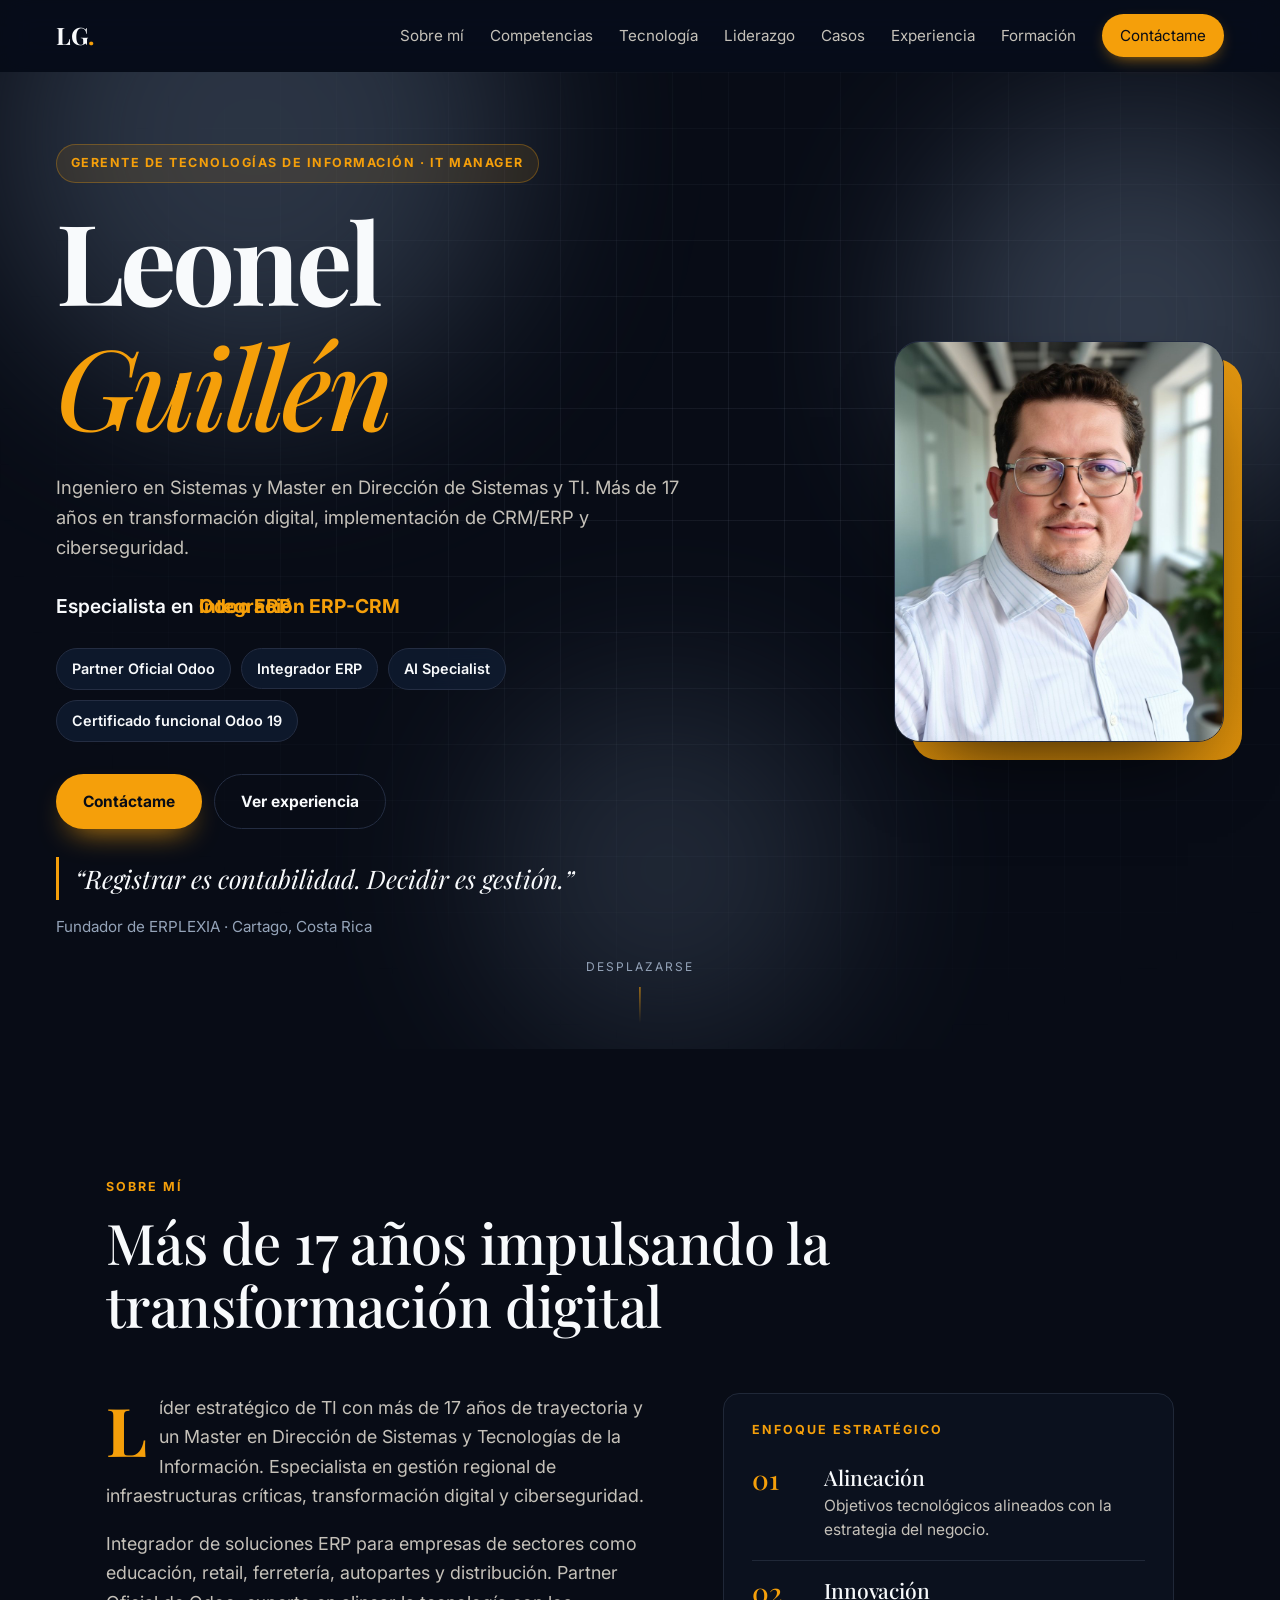
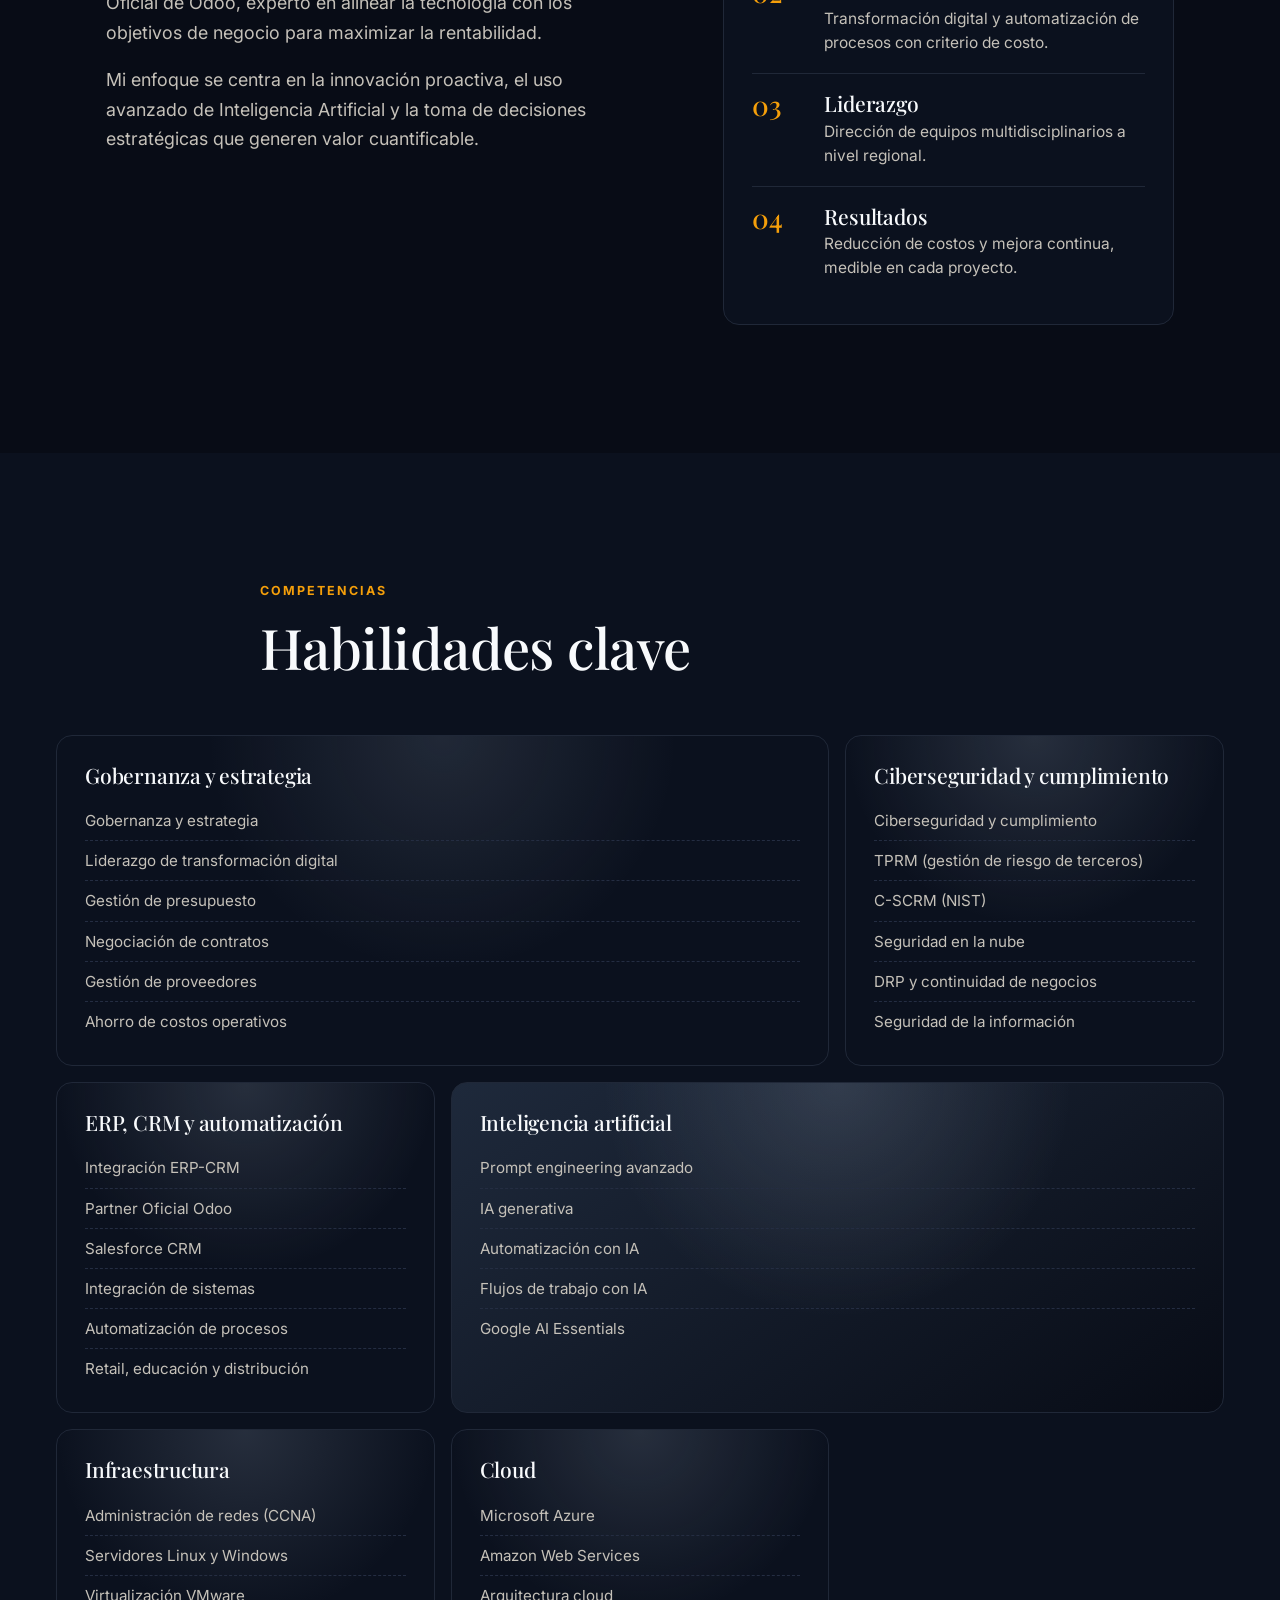
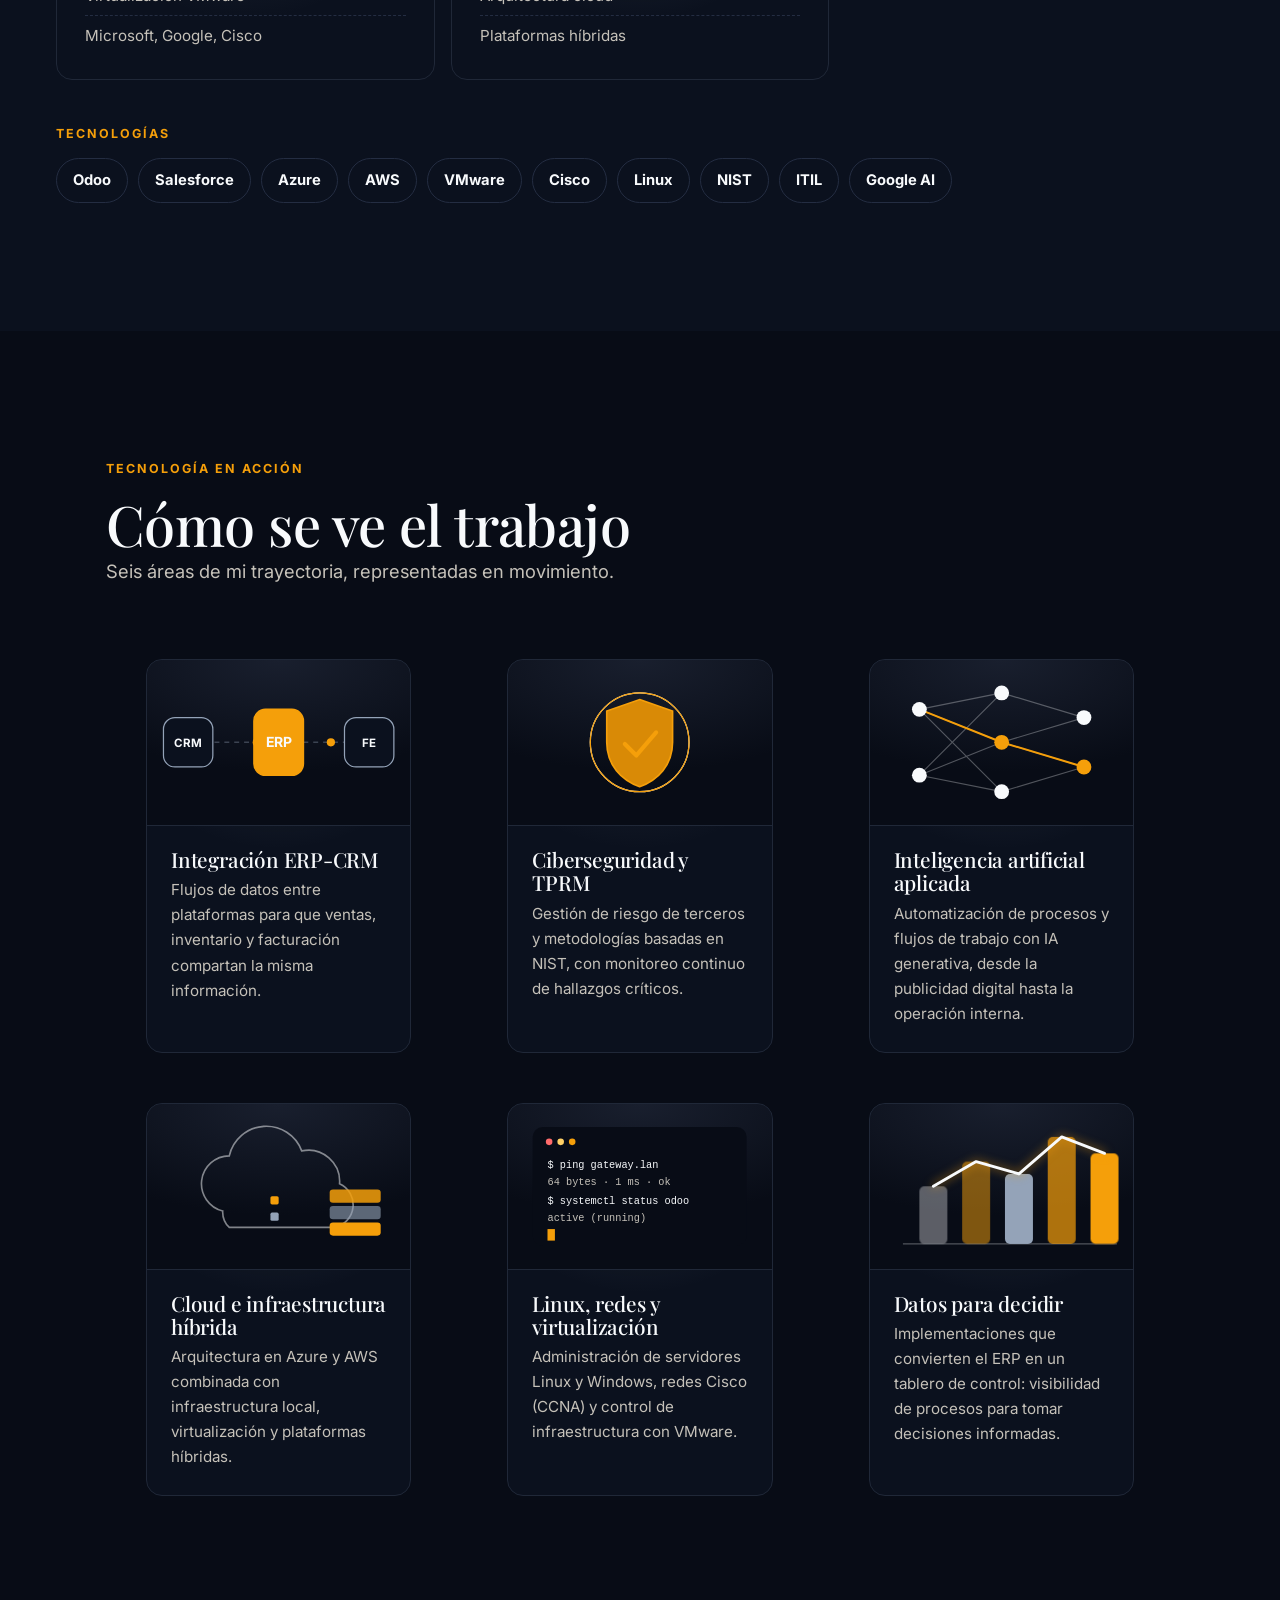
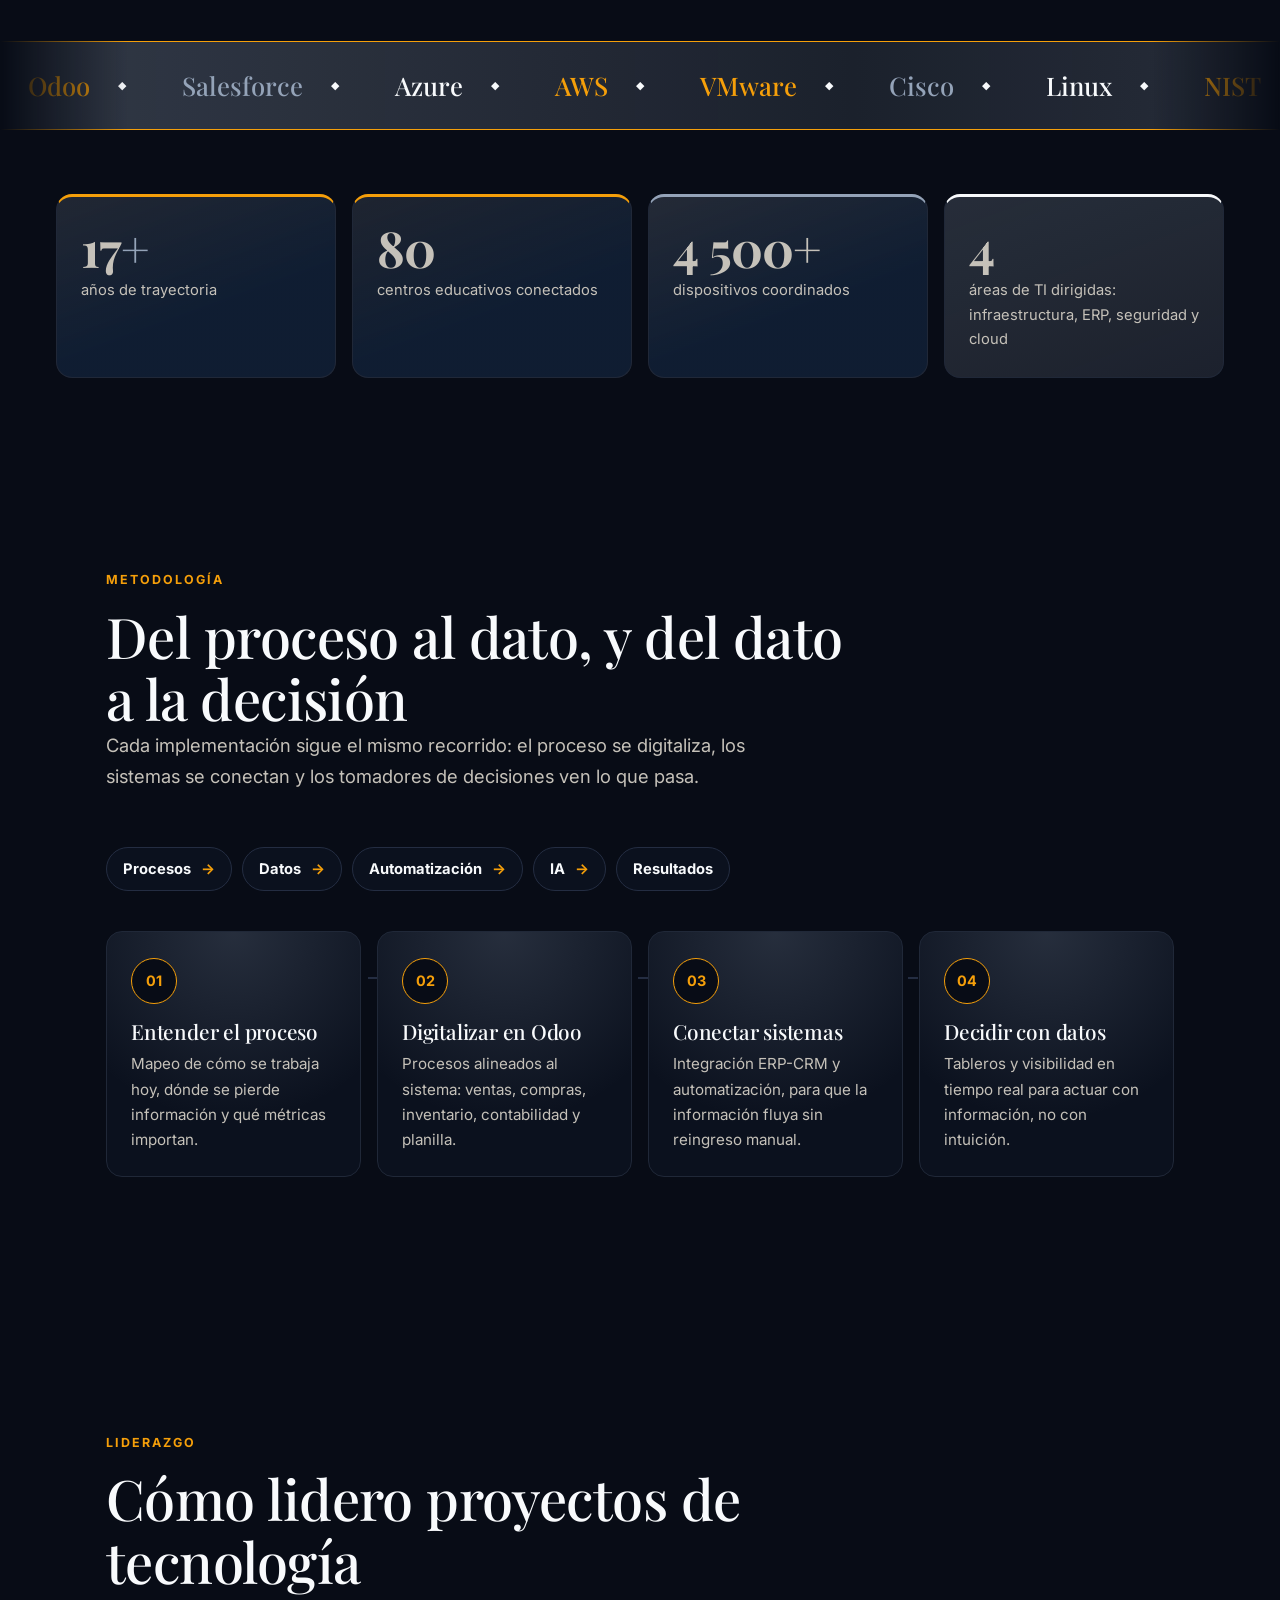
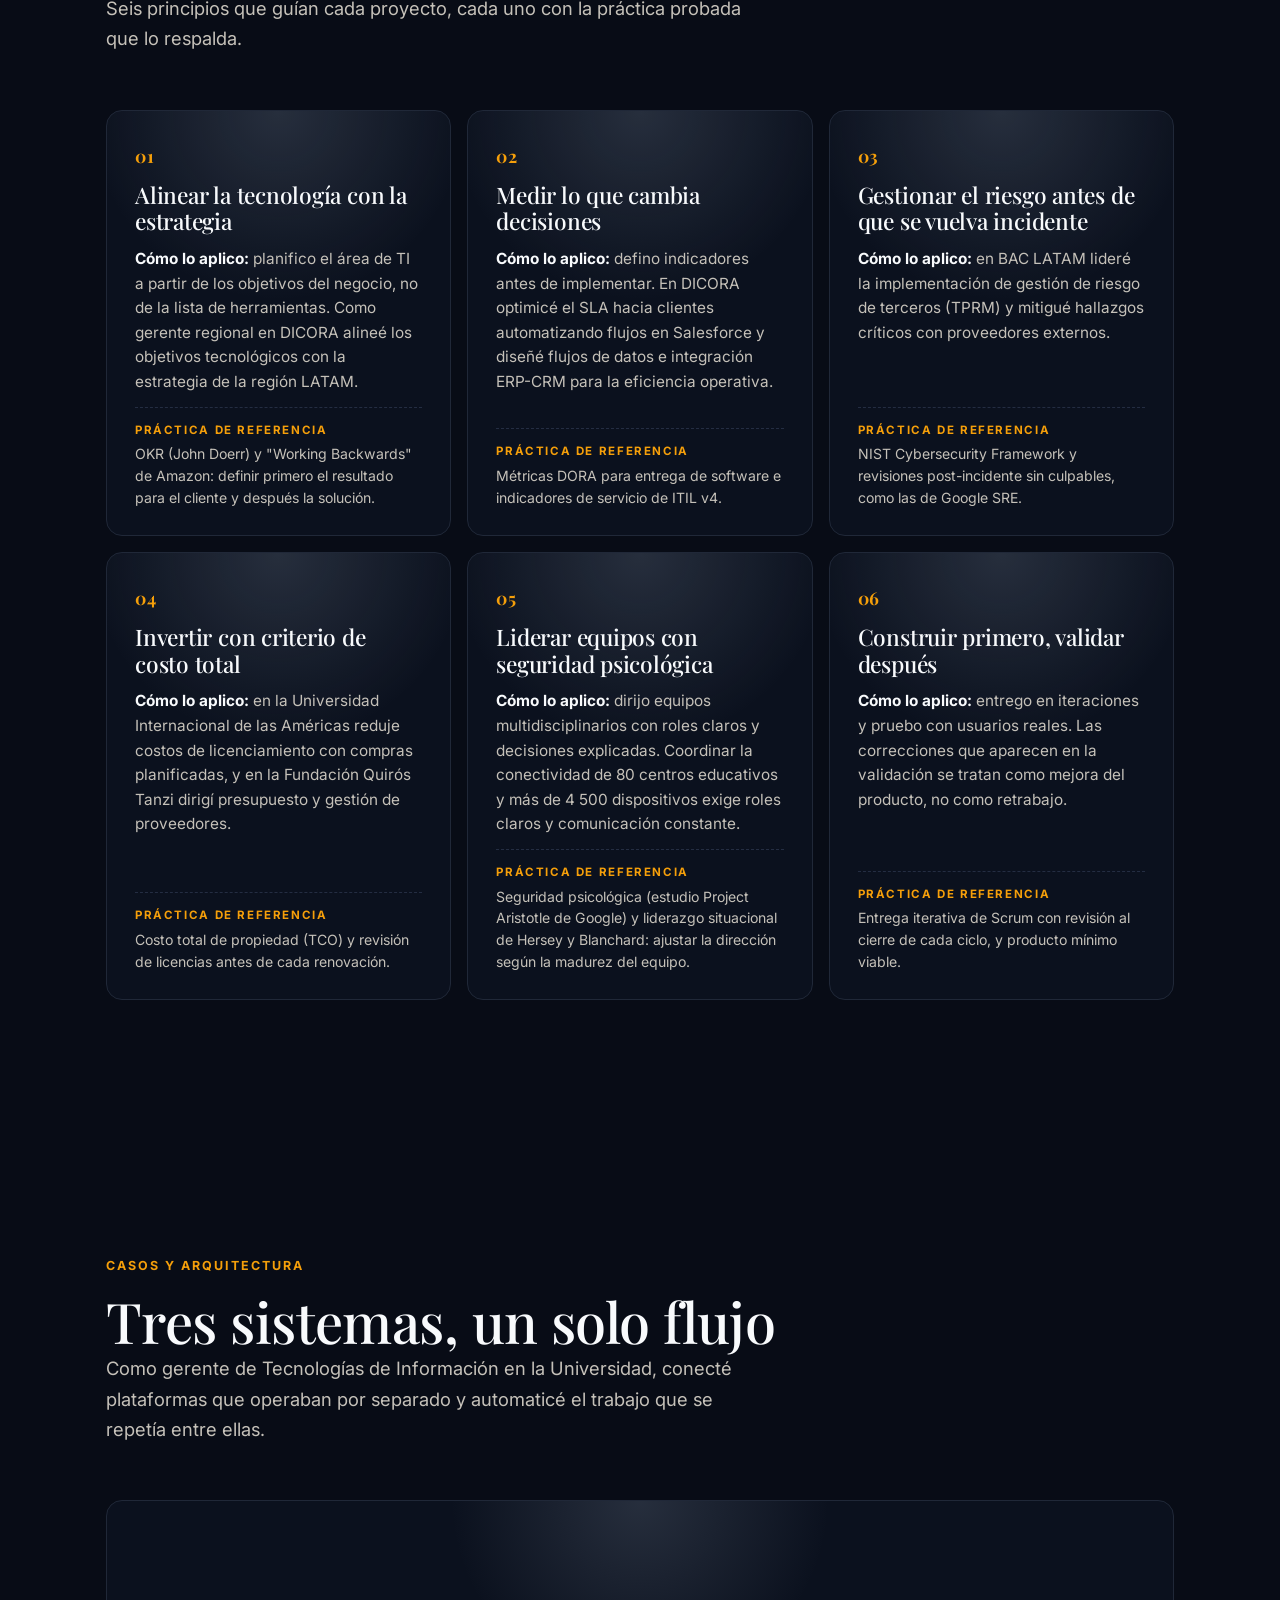
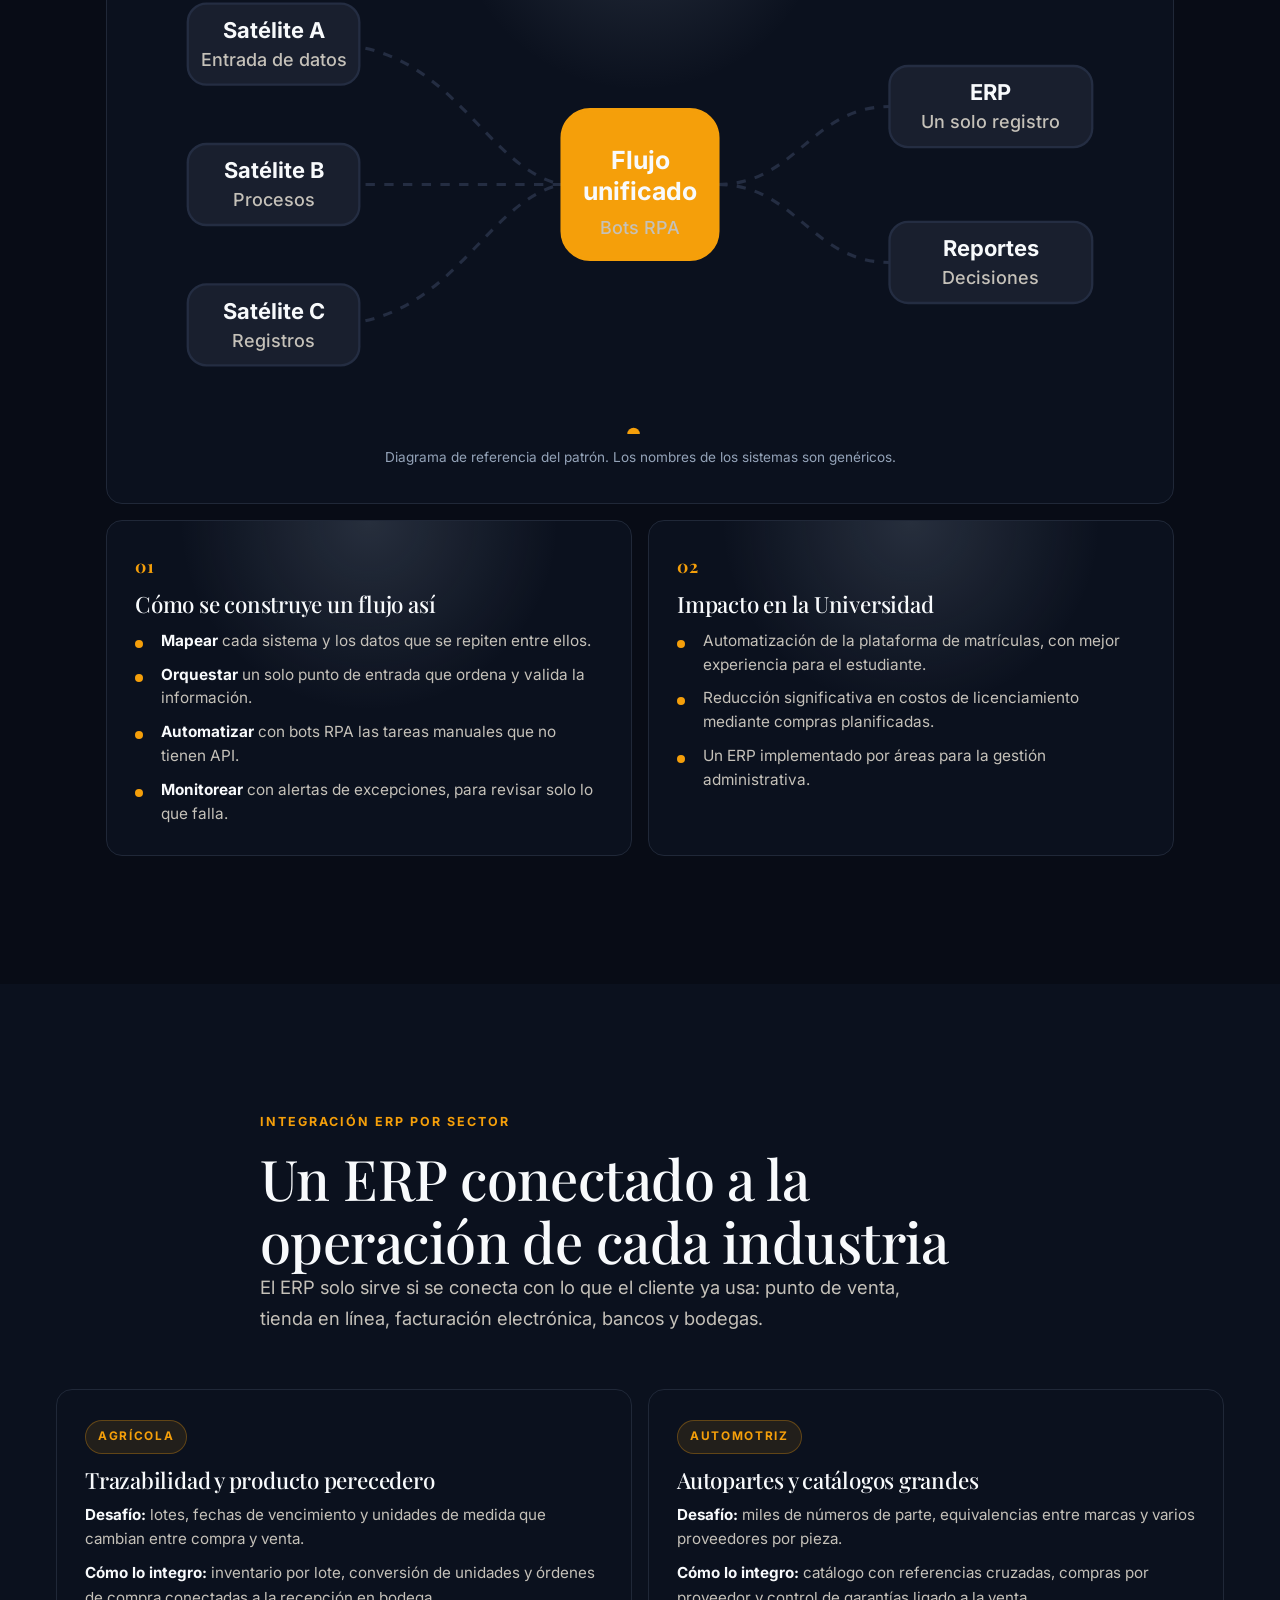
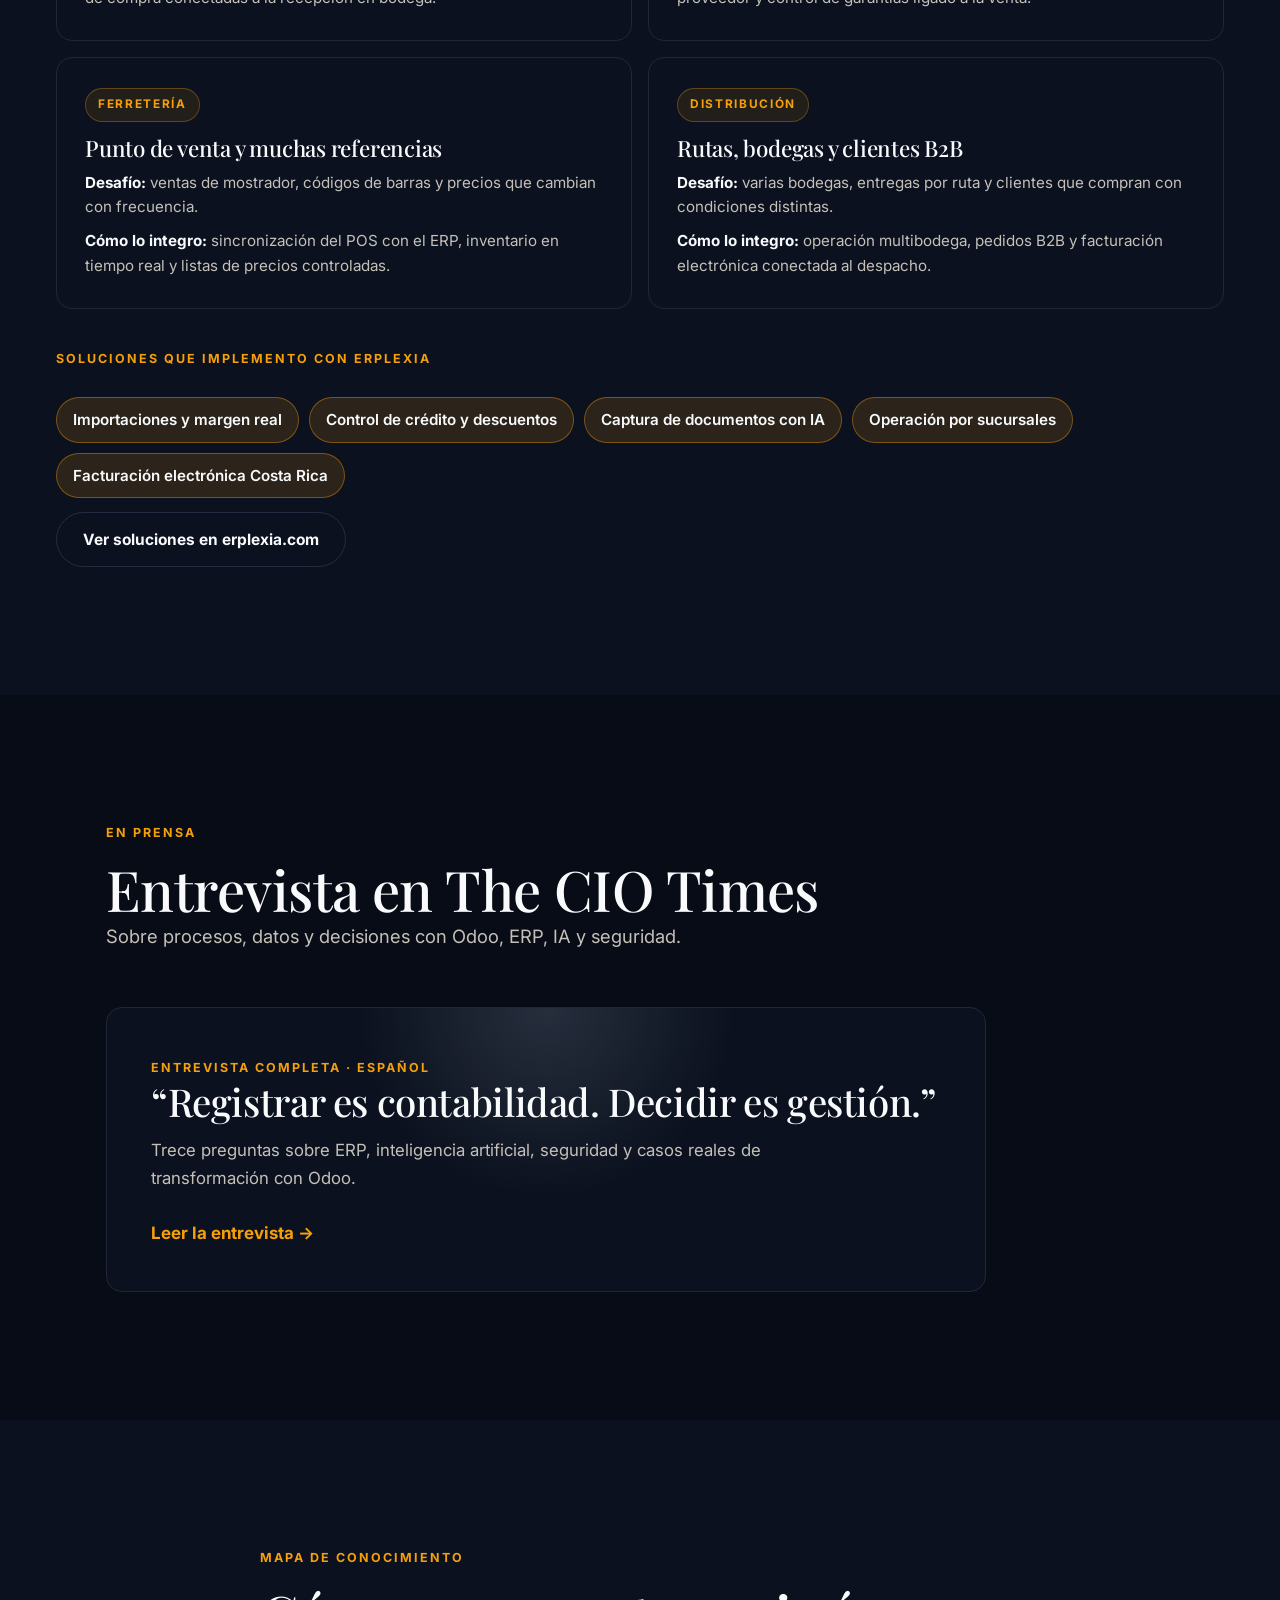
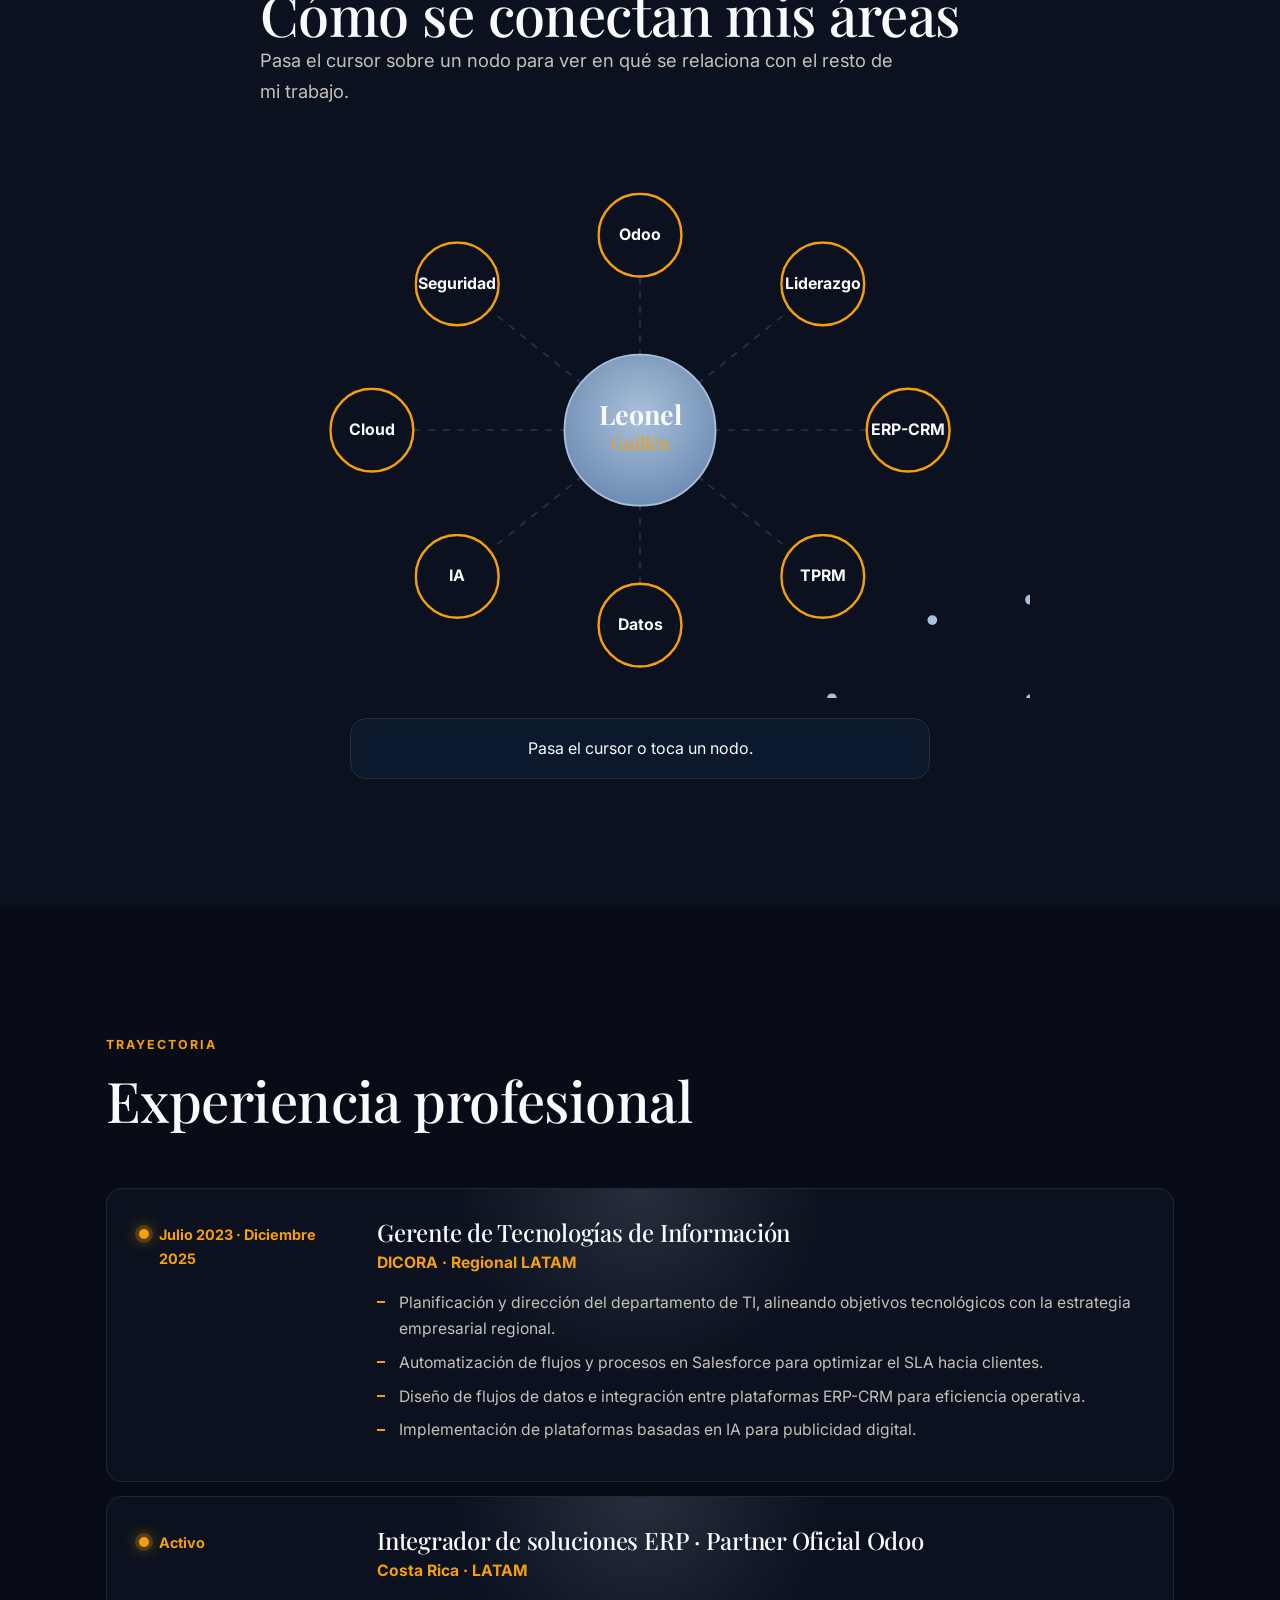
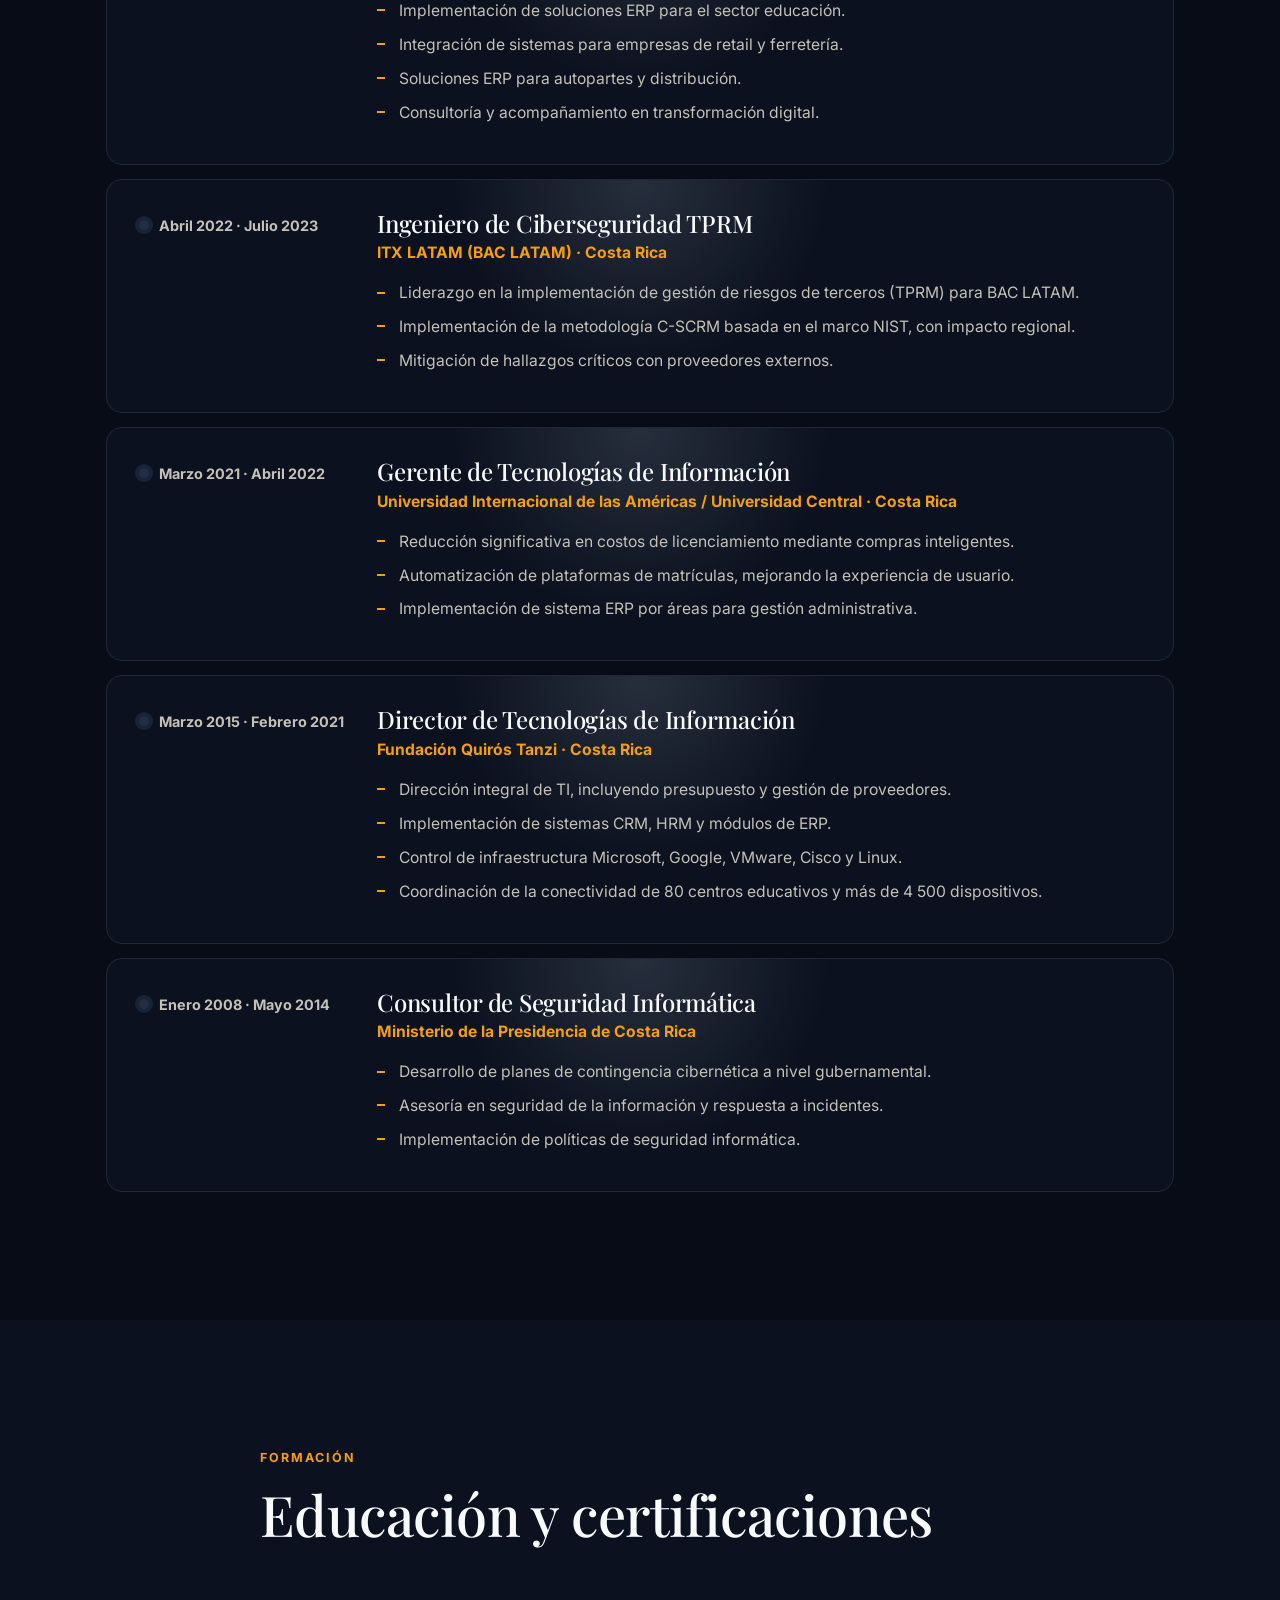
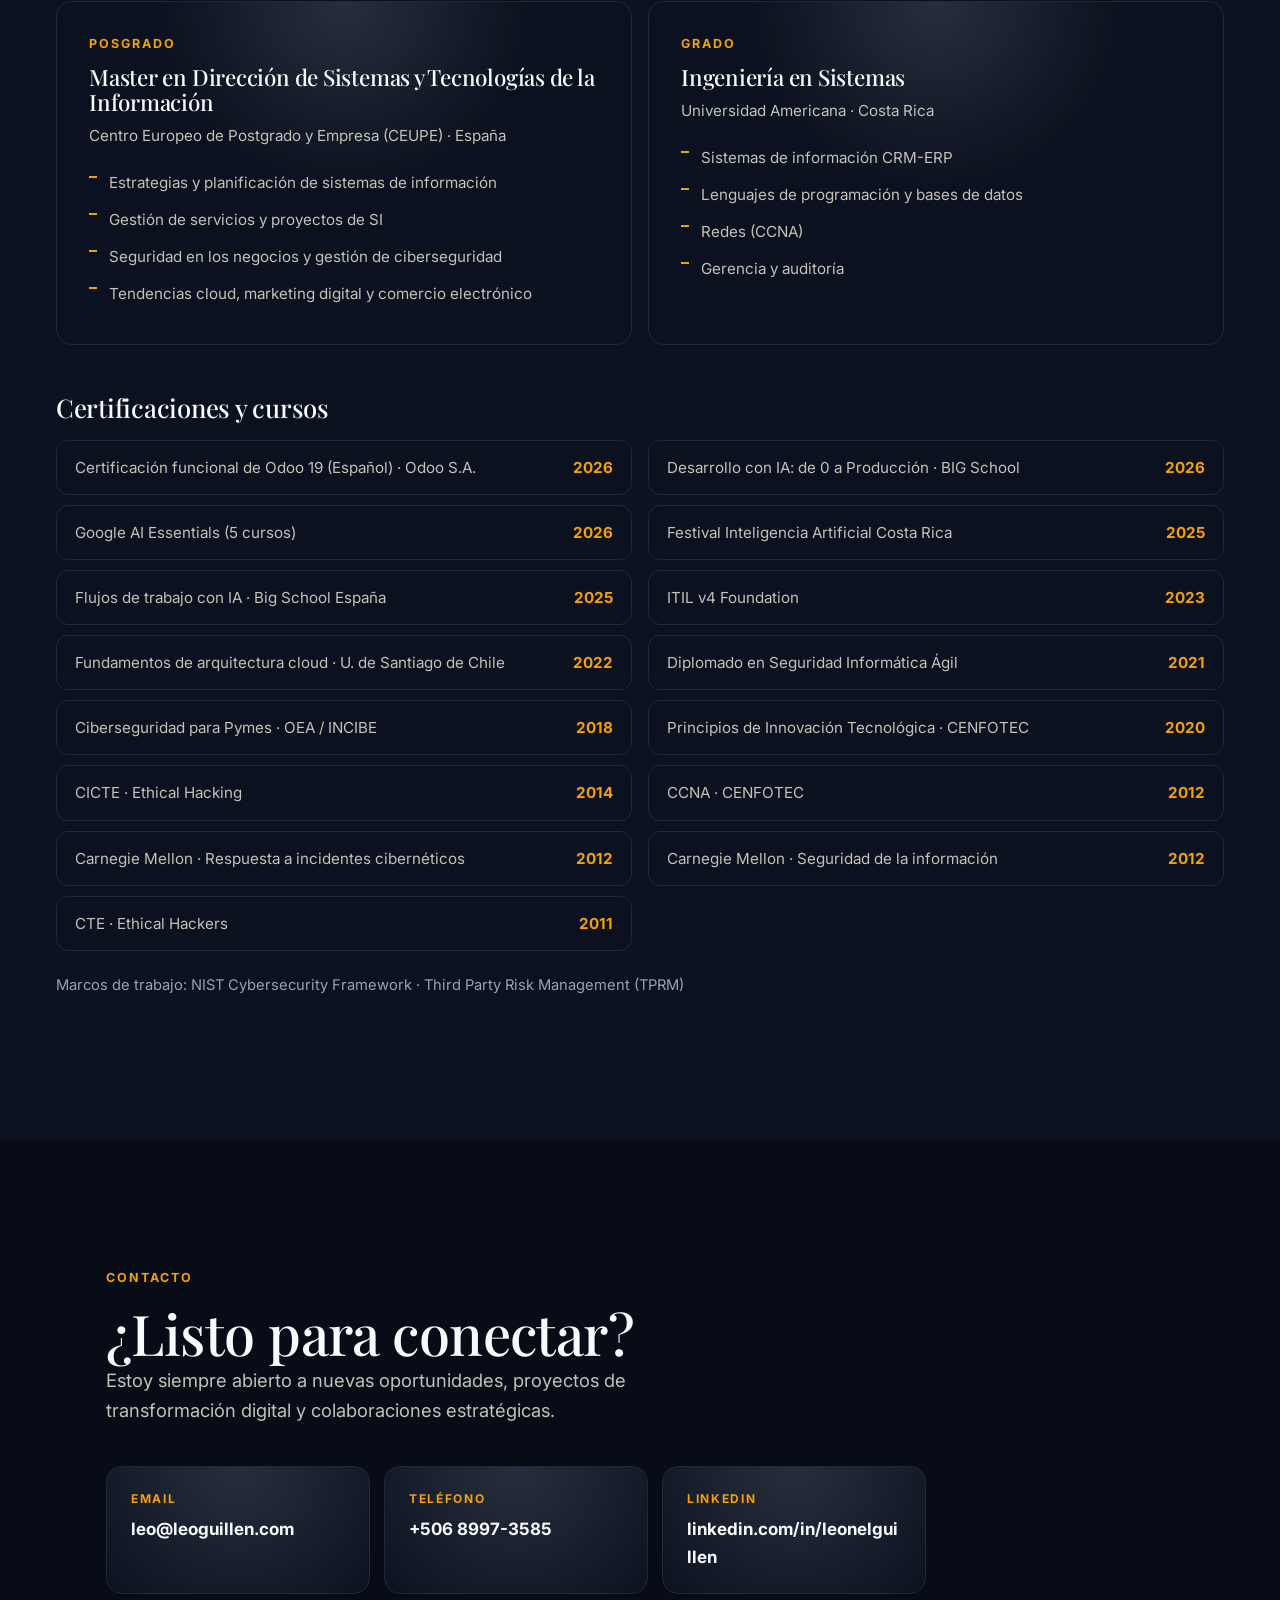
==== commit d4a8b88f: "FIX WEB" ====
--- a/index.html
+++ b/index.html
@@ -12,10 +12,10 @@
   <meta property="og:description" content="Transformación digital, ERP/CRM con Odoo, ciberseguridad e IA aplicada.">
   <meta property="og:url" content="https://leoguillen.com/">
   <meta property="og:image" content="https://leoguillen.com/assets/leonel-guillen.jpg">
-  <meta name="theme-color" content="#0D1B2E">
+  <meta name="theme-color" content="#080C16">
   <link rel="preconnect" href="https://fonts.googleapis.com">
   <link rel="preconnect" href="https://fonts.gstatic.com" crossorigin>
-  <link href="https://fonts.googleapis.com/css2?family=Fraunces:opsz,wght@9..144,500;9..144,700&family=Manrope:wght@400;500;600;700&display=swap" rel="stylesheet">
+  <link href="https://fonts.googleapis.com/css2?family=Playfair+Display:wght@500;600;700&family=Inter:wght@400;500;600;700&display=swap" rel="stylesheet">
   <link rel="icon" href="favicon.svg" type="image/svg+xml">
   <link rel="stylesheet" href="styles.css">
   <script type="application/ld+json">
@@ -619,8 +619,8 @@
         <title id="kg-title">Mapa de conocimiento: áreas de trabajo conectadas</title>
         <defs>
           <radialGradient id="kgCore" cx="50%" cy="40%" r="60%">
-            <stop offset="0%" stop-color="#2E5BFF"/>
-            <stop offset="100%" stop-color="#1F44CC"/>
+            <stop offset="0%" stop-color="#A9C0DA"/>
+            <stop offset="100%" stop-color="#6E8DB3"/>
           </radialGradient>
         </defs>
         <!-- conexiones -->
@@ -635,7 +635,7 @@
           <path d="M320 220 L170 100"/>
         </g>
         <!-- pulsos que viajan por cada conexión -->
-        <g fill="#5AD1E6">
+        <g fill="#A9C0DA">
           <circle cx="320" cy="220" r="4"><animateMotion dur="3.2s" repeatCount="indefinite" path="M320 220 L320 60"/></circle>
           <circle cx="320" cy="220" r="4"><animateMotion dur="3.8s" begin=".4s" repeatCount="indefinite" path="M320 220 L470 100"/></circle>
           <circle cx="320" cy="220" r="4"><animateMotion dur="2.9s" begin=".9s" repeatCount="indefinite" path="M320 220 L540 220"/></circle>
@@ -648,7 +648,7 @@
         <!-- núcleo -->
         <g class="kg-core">
           <circle cx="320" cy="220" r="62" fill="url(#kgCore)"/>
-          <circle cx="320" cy="220" r="62" fill="none" stroke="#5AD1E6" stroke-width="1.5" class="kg-ring"/>
+          <circle cx="320" cy="220" r="62" fill="none" stroke="#A9C0DA" stroke-width="1.5" class="kg-ring"/>
           <text x="320" y="216" text-anchor="middle" class="kg-core-t">Leonel</text>
           <text x="320" y="236" text-anchor="middle" class="kg-core-s">Guillén</text>
         </g>
--- a/styles.css
+++ b/styles.css
@@ -1,26 +1,27 @@
 /* =========================================================
    Leonel Guillén · Sitio personal
-   Tema oscuro con paleta ERPLEXIA
+   Tema oscuro con paleta de leoguillen.lovable.app
    Contrastes WCAG AA verificados (mínimo 4.5:1 en texto)
    ========================================================= */
 :root {
-  --bg: #070E1A;          /* fondo general */
-  --bg-2: #0B1628;        /* secciones alternas */
-  --surface: #101F35;     /* tarjetas */
-  --surface-2: #16293F;   /* tarjetas activas / hover */
-  --tinta: #0D1B2E;       /* marca */
-  --line: #22364F;
-  --line-strong: #2F4869;
-  --text: #E8EEF7;        /* 14.2:1 sobre tarjeta */
-  --text-2: #AAB8CC;      /* 8.2:1 */
-  --muted: #8193AD;       /* 5.3:1 */
-  --cobalto: #2550F0;     /* relleno de botones (6.0:1 con blanco) */
-  --cobalto-2: #6E92FF;   /* acento de texto sobre oscuro */
-  --cian: #5AD1E6;        /* 10.8:1 */
-  --white: #FFFFFF;
+  --bg: #080C16;          /* fondo general */
+  --bg-2: #0B111E;        /* secciones alternas */
+  --surface: #0B111E;     /* tarjetas */
+  --surface-2: #191F2E;   /* tarjetas activas / hover */
+  --tinta: #080C16;       /* marca */
+  --line: #202838;
+  --line-strong: #242D42;
+  --text: #F8FAFC;        /* 14.2:1 sobre tarjeta */
+  --text-2: #C5C1B9;      /* 8.2:1 */
+  --muted: #94A3B8;       /* 5.3:1 */
+  --cobalto: #F59F0A;
+  --cobalto-2: #F59F0A;   /* acento de texto sobre oscuro */
+  --cian: #F59F0A;        /* 10.8:1 */
+  --white: #F8FAFC;
+  --on-accent: #080C16;
   --radius: 16px;
-  --serif: "Fraunces", Georgia, serif;
-  --sans: "Manrope", system-ui, -apple-system, "Segoe UI", sans-serif;
+  --serif: "Playfair Display", Georgia, serif;
+  --sans: "Inter", system-ui, -apple-system, "Segoe UI", sans-serif;
 }
 
 *, *::before, *::after { box-sizing: border-box; }
@@ -36,14 +37,14 @@
 p { margin: 0 0 1em; }
 ul, ol { margin: 0; padding: 0; }
 :focus-visible { outline: 3px solid var(--cian); outline-offset: 3px; border-radius: 6px; }
-::selection { background: var(--cobalto); color: var(--white); }
+::selection { background: var(--cobalto); color: var(--on-accent); }
 
 /* ---------- Barra de progreso ---------- */
 .progress { position: fixed; top: 0; left: 0; right: 0; height: 3px; z-index: 80; }
 .progress span {
   display: block; height: 100%; width: 100%; transform-origin: 0 50%; transform: scaleX(0);
   background: linear-gradient(90deg, var(--cobalto-2), var(--cian));
-  box-shadow: 0 0 12px rgba(90, 209, 230, .6);
+  box-shadow: 0 0 12px rgba(245, 159, 10, .6);
 }
 
 /* ---------- Encabezado ---------- */
@@ -63,10 +64,10 @@
 .site-nav a { text-decoration: none; font-size: .95rem; color: var(--text-2); transition: color .2s ease; }
 .site-nav a:hover { color: var(--white); }
 .site-nav .nav-cta {
-  color: var(--white); background: var(--cobalto); padding: 9px 18px; border-radius: 999px;
-  box-shadow: 0 6px 18px -8px rgba(37, 80, 240, .9);
-}
-.site-nav .nav-cta:hover { background: #3B63FF; color: var(--white); }
+  color: var(--on-accent); background: var(--cobalto); padding: 9px 18px; border-radius: 999px;
+  box-shadow: 0 6px 18px -8px rgba(245, 159, 10, .9);
+}
+.site-nav .nav-cta:hover { background: #D98A06; color: var(--white); }
 .nav-toggle {
   display: none; background: none; border: 0; padding: 8px; cursor: pointer;
   width: 44px; height: 44px; position: relative;
@@ -98,8 +99,8 @@
   text-decoration: none; border: 1.5px solid transparent; transition: transform .2s ease, background .2s ease, border-color .2s ease, color .2s ease;
 }
 .btn:hover { transform: translateY(-2px); }
-.btn-primary { background: var(--cobalto); color: var(--white); box-shadow: 0 14px 30px -14px rgba(37, 80, 240, .9); }
-.btn-primary:hover { background: #3B63FF; }
+.btn-primary { background: var(--cobalto); color: var(--on-accent); box-shadow: 0 14px 30px -14px rgba(245, 159, 10, .9); }
+.btn-primary:hover { background: #D98A06; }
 .btn-ghost { background: transparent; color: var(--text); border-color: var(--line-strong); }
 .btn-ghost:hover { border-color: var(--cian); color: var(--cian); }
 
@@ -107,7 +108,7 @@
 .spot {
   position: relative; isolation: isolate; overflow: hidden;
   background:
-    radial-gradient(420px circle at var(--mx, 50%) var(--my, 0%), rgba(90, 209, 230, .14), transparent 45%),
+    radial-gradient(420px circle at var(--mx, 50%) var(--my, 0%), rgba(148, 163, 184, .2), transparent 45%),
     var(--surface);
   border: 1px solid var(--line);
   transition: border-color .3s ease, transform .3s ease, box-shadow .3s ease;
@@ -132,9 +133,9 @@
   position: absolute; border-radius: 50%; filter: blur(90px); opacity: .55;
   animation: drift 16s ease-in-out infinite alternate;
 }
-.aurora i:nth-child(1) { width: 520px; height: 520px; background: #2550F0; top: 0; left: 8%; }
-.aurora i:nth-child(2) { width: 420px; height: 420px; background: #5AD1E6; top: 20%; right: 4%; animation-delay: -6s; opacity: .35; }
-.aurora i:nth-child(3) { width: 360px; height: 360px; background: #6E92FF; bottom: 0; left: 40%; animation-delay: -11s; opacity: .3; }
+.aurora i:nth-child(1) { width: 520px; height: 520px; background: #475569; top: 0; left: 8%; }
+.aurora i:nth-child(2) { width: 420px; height: 420px; background: #64748B; top: 20%; right: 4%; animation-delay: -6s; opacity: .45; }
+.aurora i:nth-child(3) { width: 360px; height: 360px; background: #475569; bottom: 0; left: 40%; animation-delay: -11s; opacity: .4; }
 @keyframes drift {
   0%   { transform: translate(0, 0) scale(1); }
   100% { transform: translate(60px, -40px) scale(1.12); }
@@ -142,8 +143,8 @@
 .hero::after {
   content: ""; position: absolute; inset: 0; pointer-events: none; z-index: 0;
   background-image:
-    linear-gradient(rgba(110, 146, 255, .07) 1px, transparent 1px),
-    linear-gradient(90deg, rgba(110, 146, 255, .07) 1px, transparent 1px);
+    linear-gradient(rgba(148, 163, 184, .11) 1px, transparent 1px),
+    linear-gradient(90deg, rgba(148, 163, 184, .11) 1px, transparent 1px);
   background-size: 56px 56px;
   mask-image: radial-gradient(ellipse at 60% 40%, #000 0%, transparent 72%);
   -webkit-mask-image: radial-gradient(ellipse at 60% 40%, #000 0%, transparent 72%);
@@ -161,7 +162,7 @@
 .hero .lede { margin-bottom: 28px; }
 .hero .eyebrow {
   display: inline-block; padding: 8px 14px; border-radius: 999px;
-  background: rgba(90, 209, 230, .1); border: 1px solid rgba(90, 209, 230, .3);
+  background: rgba(245, 159, 10, .1); border: 1px solid rgba(245, 159, 10, .3);
   letter-spacing: .12em;
 }
 .rotator-line { font-size: 1.2rem; color: var(--text); font-weight: 600; margin-bottom: 26px; }
@@ -254,13 +255,13 @@
 .skills .skill-card:nth-child(1), .skills .skill-card:nth-child(4) { grid-column: span 2; }
 .skills .skill-card:nth-child(1) {
   background:
-    radial-gradient(520px circle at var(--mx, 50%) var(--my, 0%), rgba(90, 209, 230, .16), transparent 45%),
-    linear-gradient(145deg, #13284A, var(--surface));
+    radial-gradient(520px circle at var(--mx, 50%) var(--my, 0%), rgba(148, 163, 184, .16), transparent 45%),
+    linear-gradient(145deg, #0B111E, var(--surface));
 }
 .skills .skill-card:nth-child(4) {
   background:
-    radial-gradient(520px circle at var(--mx, 50%) var(--my, 0%), rgba(110, 146, 255, .22), transparent 45%),
-    linear-gradient(145deg, #15307A, #0E1E44);
+    radial-gradient(520px circle at var(--mx, 50%) var(--my, 0%), rgba(148, 163, 184, .22), transparent 45%),
+    linear-gradient(145deg, #1E293B, #080C16);
 }
 .skill-card h3 { font-size: 1.32rem; margin-bottom: 14px; color: var(--white); }
 .skill-card ul { list-style: none; }
@@ -280,7 +281,7 @@
 .tech-card { border-radius: var(--radius); display: flex; flex-direction: column; }
 .tech-visual {
   aspect-ratio: 16 / 10; display: grid; place-items: center; border-radius: calc(var(--radius) - 2px) calc(var(--radius) - 2px) 0 0;
-  background: radial-gradient(120% 90% at 50% 0%, #1B3358 0%, #0A1322 75%); color: var(--text); margin: 0;
+  background: radial-gradient(120% 90% at 50% 0%, #191F2E 0%, #080C16 75%); color: var(--text); margin: 0;
   border-bottom: 1px solid var(--line);
 }
 .tech-visual svg { width: 100%; height: 100%; }
@@ -288,11 +289,11 @@
 .tech-card h3 { font-size: 1.3rem; margin-bottom: 6px; color: var(--white); }
 .tech-card p { margin: 0; font-size: .95rem; color: var(--text-2); }
 
-.t-node { fill: #13233A; stroke: #5B7396; stroke-width: 1.5; }
+.t-node { fill: #0B111E; stroke: #94A3B8; stroke-width: 1.5; }
 .t-node-main { fill: var(--cobalto); stroke: var(--cian); stroke-width: 2; }
 .t-label { fill: var(--text); font: 700 14px var(--sans); }
 .t-label-main { fill: var(--white); font-size: 17px; }
-.t-line path { stroke: #5B7396; }
+.t-line path { stroke: #94A3B8; }
 .t-ring { animation: ring 2.8s ease-out infinite; transform-origin: 160px 100px; transform-box: view-box; }
 .t-ring-2 { animation-delay: 1.4s; }
 @keyframes ring { 0% { transform: scale(.7); opacity: .9; } 100% { transform: scale(2.1); opacity: 0; } }
@@ -326,7 +327,7 @@
 }
 .flow-dot {
   position: absolute; top: -5px; left: 0; width: 12px; height: 12px; border-radius: 50%;
-  background: var(--cian); box-shadow: 0 0 0 6px rgba(90, 209, 230, .18), 0 0 20px var(--cian);
+  background: var(--cian); box-shadow: 0 0 0 6px rgba(245, 159, 10, .18), 0 0 20px var(--cian);
   animation: travel 4.5s cubic-bezier(.5, 0, .5, 1) infinite;
 }
 @keyframes travel {
@@ -352,7 +353,7 @@
 /* ---------- Mapa de conocimiento ---------- */
 .kg-wrap { position: relative; max-width: 780px; margin: 0 auto; }
 .kg { width: 100%; height: auto; color: var(--line-strong); display: block; }
-.kg-links path { stroke: #3A5378; stroke-dasharray: 6 6; animation: dashFlow 1.4s linear infinite; }
+.kg-links path { stroke: #242D42; stroke-dasharray: 6 6; animation: dashFlow 1.4s linear infinite; }
 @keyframes dashFlow { to { stroke-dashoffset: -24; } }
 .kg-core text { font-family: var(--serif); fill: var(--white); }
 .kg-core-t { font-size: 22px; font-weight: 700; }
@@ -372,7 +373,7 @@
 }
 .kg-node text { font-family: var(--sans); font-size: 13px; font-weight: 700; fill: var(--text); pointer-events: none; }
 .kg-node:hover circle, .kg-node:focus-visible circle, .kg-node.active circle { fill: var(--cobalto); stroke: var(--cian); transform: scale(1.12); }
-.kg-node:hover text, .kg-node:focus-visible text, .kg-node.active text { fill: var(--white); }
+.kg-node:hover text, .kg-node:focus-visible text, .kg-node.active text { fill: var(--on-accent); }
 .kg-node:focus-visible circle { stroke-width: 3; }
 .kg-info {
   margin: 20px auto 0; max-width: 580px; text-align: center; min-height: 3.2em;
@@ -395,7 +396,7 @@
   background: var(--line-strong); box-shadow: 0 0 0 4px rgba(47, 72, 105, .35);
 }
 .job.current .job-date { color: var(--cian); }
-.job.current .job-date::before { background: var(--cian); box-shadow: 0 0 0 4px rgba(90, 209, 230, .2), 0 0 16px var(--cian); }
+.job.current .job-date::before { background: var(--cian); box-shadow: 0 0 0 4px rgba(245, 159, 10, .2), 0 0 16px var(--cian); }
 .job h3 { font-size: 1.5rem; margin-bottom: 4px; color: var(--white); }
 .job .org { font-weight: 700; color: var(--cobalto-2); margin-bottom: 14px; font-size: .98rem; }
 .job ul { list-style: none; }
@@ -437,12 +438,12 @@
 .venture-inner {
   max-width: 1180px; margin: 0 auto; border-radius: 24px; padding: clamp(32px, 5vw, 56px);
   display: flex; flex-wrap: wrap; align-items: center; justify-content: space-between; gap: 28px;
-  background: linear-gradient(135deg, #15307A 0%, #0D1B2E 60%, #0B2A36 100%);
+  background: linear-gradient(135deg, #1E293B 0%, #080C16 60%, #0B111E 100%);
   border: 1px solid var(--line-strong); position: relative; overflow: hidden;
 }
 .venture-inner::after {
   content: ""; position: absolute; width: 360px; height: 360px; right: -120px; top: -140px; border-radius: 50%;
-  background: radial-gradient(circle, rgba(90, 209, 230, .35), transparent 70%); pointer-events: none;
+  background: radial-gradient(circle, rgba(148, 163, 184, .35), transparent 70%); pointer-events: none;
 }
 .venture .eyebrow { color: var(--cian); }
 .venture h2 { font-size: clamp(2rem, 4vw, 2.8rem); color: var(--white); margin-bottom: 8px; }
@@ -548,7 +549,7 @@
 .flow-diagram { margin: 0 0 16px; border-radius: var(--radius); padding: clamp(18px, 3vw, 34px); }
 .flow-diagram svg { width: 100%; height: auto; display: block; }
 .flow-diagram figcaption { font-size: .85rem; color: var(--muted); margin-top: 12px; text-align: center; }
-.fd-links path { stroke: #3A5378; stroke-dasharray: 6 6; animation: dashFlow 1.4s linear infinite; }
+.fd-links path { stroke: #242D42; stroke-dasharray: 6 6; animation: dashFlow 1.4s linear infinite; }
 .fd-pulses circle { fill: var(--cian); }
 .fd-node rect { fill: var(--surface-2); stroke: var(--line-strong); stroke-width: 1.5; }
 .fd-hub rect { fill: var(--cobalto); stroke: var(--cian); stroke-width: 2; }
@@ -571,7 +572,7 @@
 .sector { border-radius: var(--radius); padding: 30px 28px; display: flex; flex-direction: column; gap: 10px; background: var(--surface); }
 .sector-tag {
   align-self: flex-start; font-size: .74rem; font-weight: 700; letter-spacing: .14em; text-transform: uppercase;
-  color: var(--cian); background: rgba(90, 209, 230, .1); border: 1px solid rgba(90, 209, 230, .3);
+  color: var(--cian); background: rgba(245, 159, 10, .1); border: 1px solid rgba(245, 159, 10, .3);
   padding: 6px 12px; border-radius: 999px;
 }
 .sector h3 { font-size: 1.4rem; color: var(--white); margin-top: 4px; }
@@ -596,7 +597,7 @@
 .solutions ul { list-style: none; padding: 0; margin: 0; display: flex; flex-wrap: wrap; gap: 10px; }
 .solutions li {
   font-size: .95rem; font-weight: 600; color: var(--text); padding: 9px 16px; border-radius: 999px;
-  background: rgba(37, 80, 240, .14); border: 1px solid rgba(110, 146, 255, .4);
+  background: rgba(245, 159, 10, .14); border: 1px solid rgba(245, 159, 10, .4);
 }
 .press-card {
   display: block; text-decoration: none; border-radius: var(--radius); padding: clamp(28px, 4vw, 44px); max-width: 880px;
@@ -605,3 +606,59 @@
 .press-card h3 { font-size: clamp(1.7rem, 3.4vw, 2.4rem); color: var(--white); margin-bottom: 14px; }
 .press-card p { color: var(--text-2); font-size: 1.05rem; max-width: 640px; }
 .press-link { display: inline-block; margin-top: 10px; font-weight: 700; color: var(--cian); }
+
+/* =========================================================
+   Ajustes de color y maquetación (ronda de validación)
+   ========================================================= */
+
+/* 1) Cifras de estadísticas: el número no debe heredar el estilo de la etiqueta */
+.stat > span:last-child { font-size: .92rem; }
+.stat b .count { font-size: inherit; }
+
+/* 2) Estadísticas debajo del cintillo, sin superponerse */
+.stats { margin-top: 0; padding-top: 64px; padding-bottom: 64px; }
+.stat { background: linear-gradient(160deg, rgba(148, 163, 184, .18), rgba(16, 31, 53, .9) 60%); }
+.stat:nth-child(2) { background: linear-gradient(160deg, rgba(148, 163, 184, .16), rgba(16, 31, 53, .9) 60%); }
+.stat:nth-child(3) { background: linear-gradient(160deg, rgba(148, 163, 184, .2), rgba(16, 31, 53, .9) 60%); }
+.stat:nth-child(4) { background: linear-gradient(160deg, rgba(148, 163, 184, .22), rgba(148, 163, 184, .14)); }
+.stat:nth-child(1) { border-top: 3px solid var(--cobalto-2); }
+.stat:nth-child(2) { border-top: 3px solid var(--cian); }
+.stat:nth-child(3) { border-top: 3px solid #94A3B8; }
+.stat:nth-child(4) { border-top: 3px solid var(--white); }
+.stat b { color: var(--white); }
+.stat:nth-child(1) b { color: #94A3B8; }
+.stat:nth-child(2) b { color: var(--cian); }
+.stat:nth-child(3) b { color: #C5C1B9; }
+
+/* 3) Cintillo con colores alternados */
+.marquee {
+  background: linear-gradient(90deg, rgba(148, 163, 184, .3), rgba(148, 163, 184, .14), rgba(148, 163, 184, .3), rgba(148, 163, 184, .14));
+  background-size: 200% 100%; animation: bandShift 14s linear infinite;
+  border-top-color: var(--cobalto-2); border-bottom-color: var(--cobalto-2);
+}
+@keyframes bandShift { to { background-position: 200% 0; } }
+.marquee span:nth-child(4n+1) { color: var(--cian); }
+.marquee span:nth-child(4n+2) { color: #94A3B8; }
+.marquee span:nth-child(4n+3) { color: var(--white); }
+.marquee span:nth-child(4n+4) { color: var(--cobalto-2); }
+.marquee span::after { color: var(--white); }
+
+/* 4) Ilustraciones: colores explícitos para que no se pierdan sobre el fondo */
+.tech-visual svg [fill="currentColor"] { fill: var(--text) !important; }
+.tech-visual svg [stroke="currentColor"] { stroke: var(--text) !important; }
+.tech-visual .t-shield { fill: #D98A06 !important; stroke: var(--cian) !important; }
+.tech-visual .t-bar { fill: var(--cobalto-2) !important; }
+.tech-visual .t-bar:nth-of-type(2) { fill: var(--cian) !important; }
+.tech-visual .t-bar:nth-of-type(3) { fill: #94A3B8 !important; }
+.tech-visual .t-bar:nth-of-type(4) { fill: var(--cobalto) !important; }
+.tech-visual .t-bar:nth-of-type(5) { fill: var(--cian) !important; }
+.tech-visual .t-trend { stroke: var(--white) !important; stroke-width: 3.5 !important; filter: drop-shadow(0 0 6px rgba(245, 159, 10, .7)); }
+.tech-visual .t-node-main { fill: var(--cobalto) !important; }
+.tech-visual .t-node-dot { fill: var(--cian) !important; }
+.tech-visual .t-packet { fill: var(--cian) !important; }
+.tech-visual .t-packet-2 { fill: #94A3B8 !important; }
+.tech-visual .t-stack rect:nth-child(1) { fill: var(--cian) !important; }
+.tech-visual .t-stack rect:nth-child(2) { fill: #94A3B8 !important; }
+.tech-visual .t-stack rect:nth-child(3) { fill: var(--cobalto-2) !important; }
+
+@media (max-width: 760px) { .stats { margin-top: 0; padding-top: 48px; } }
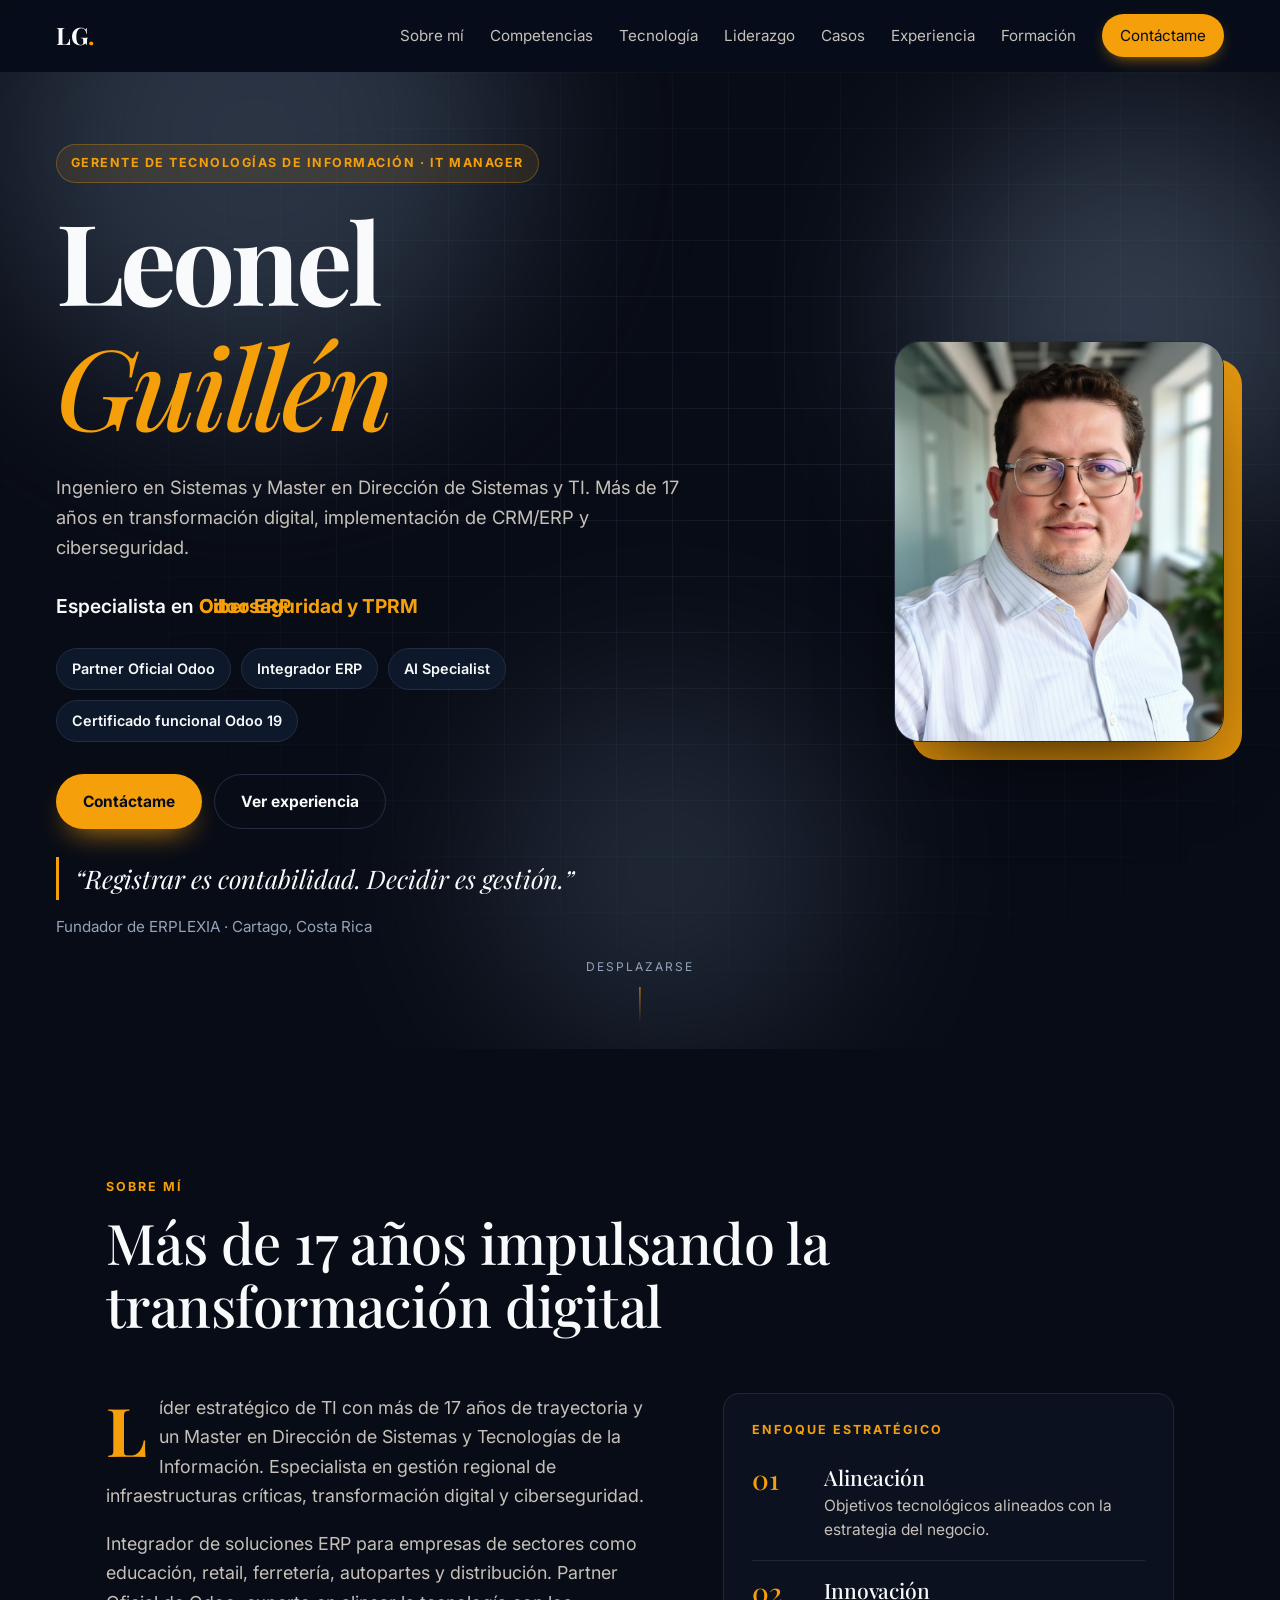
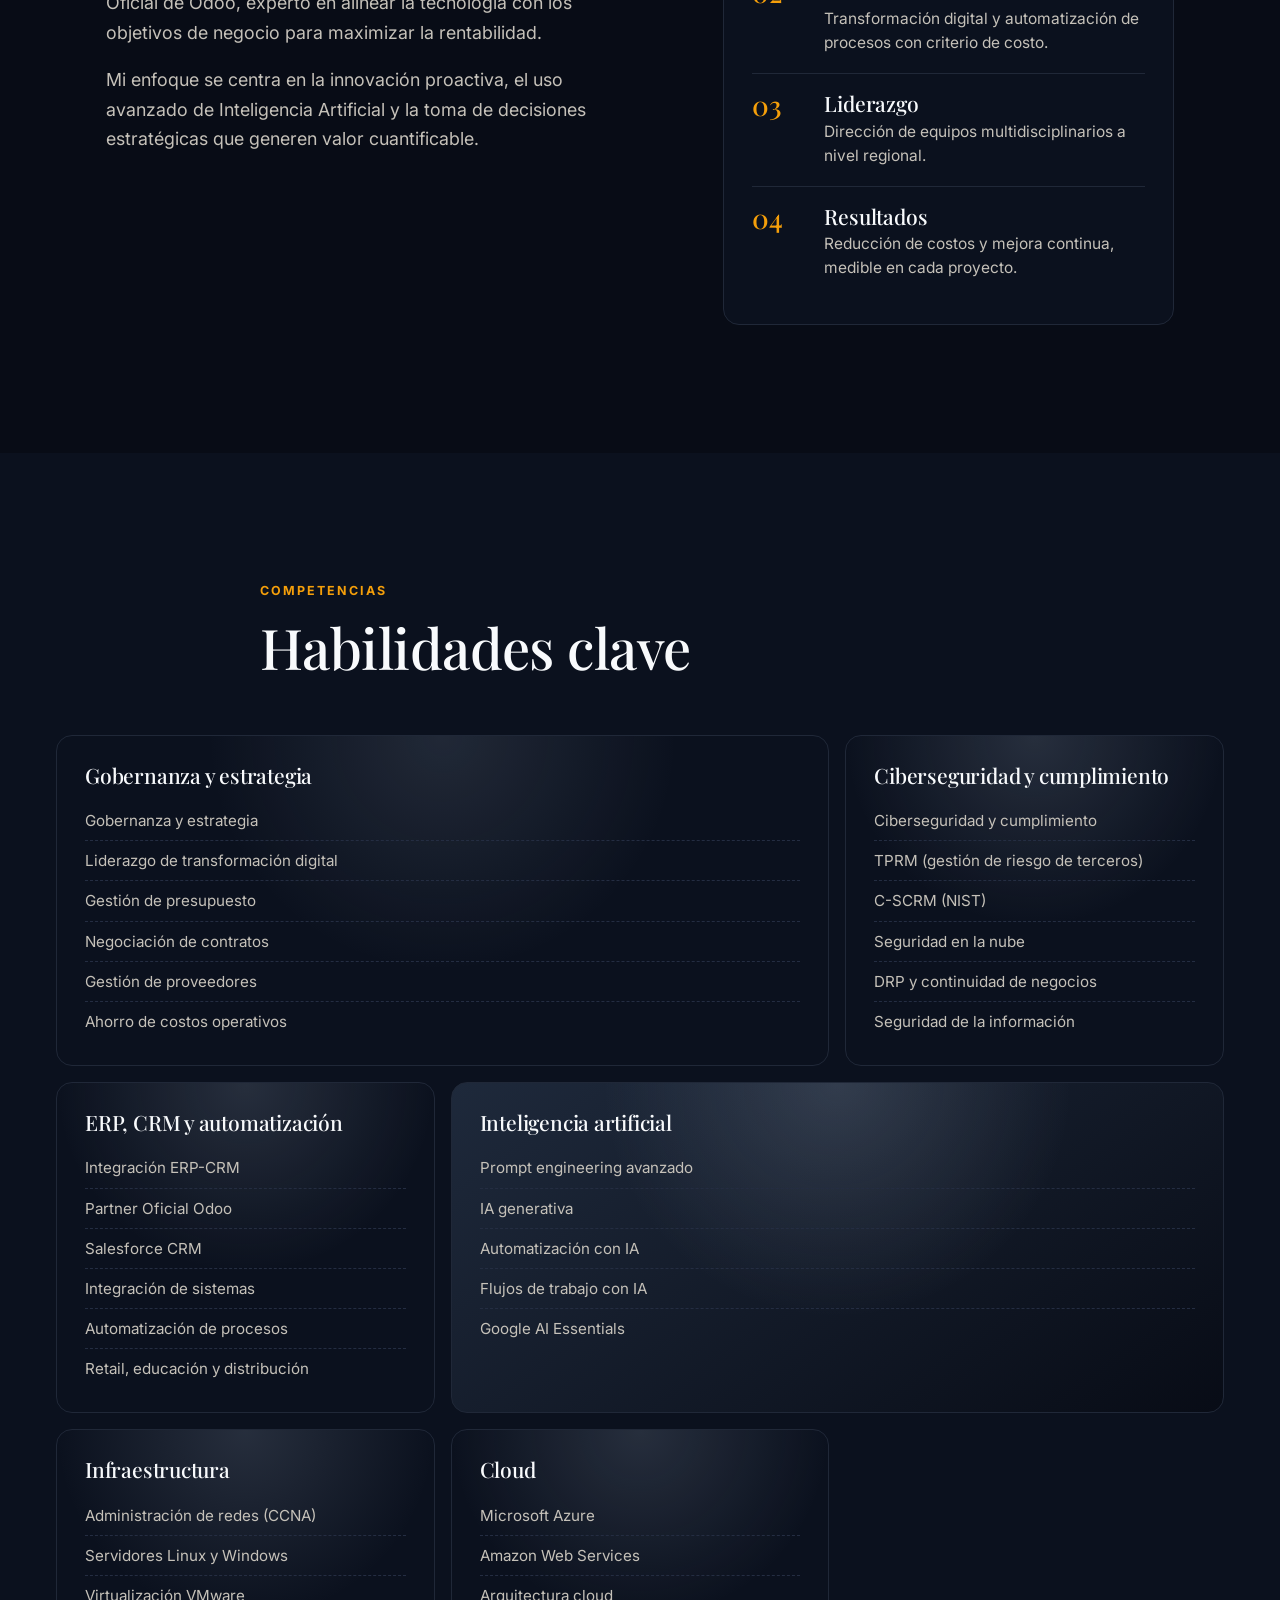
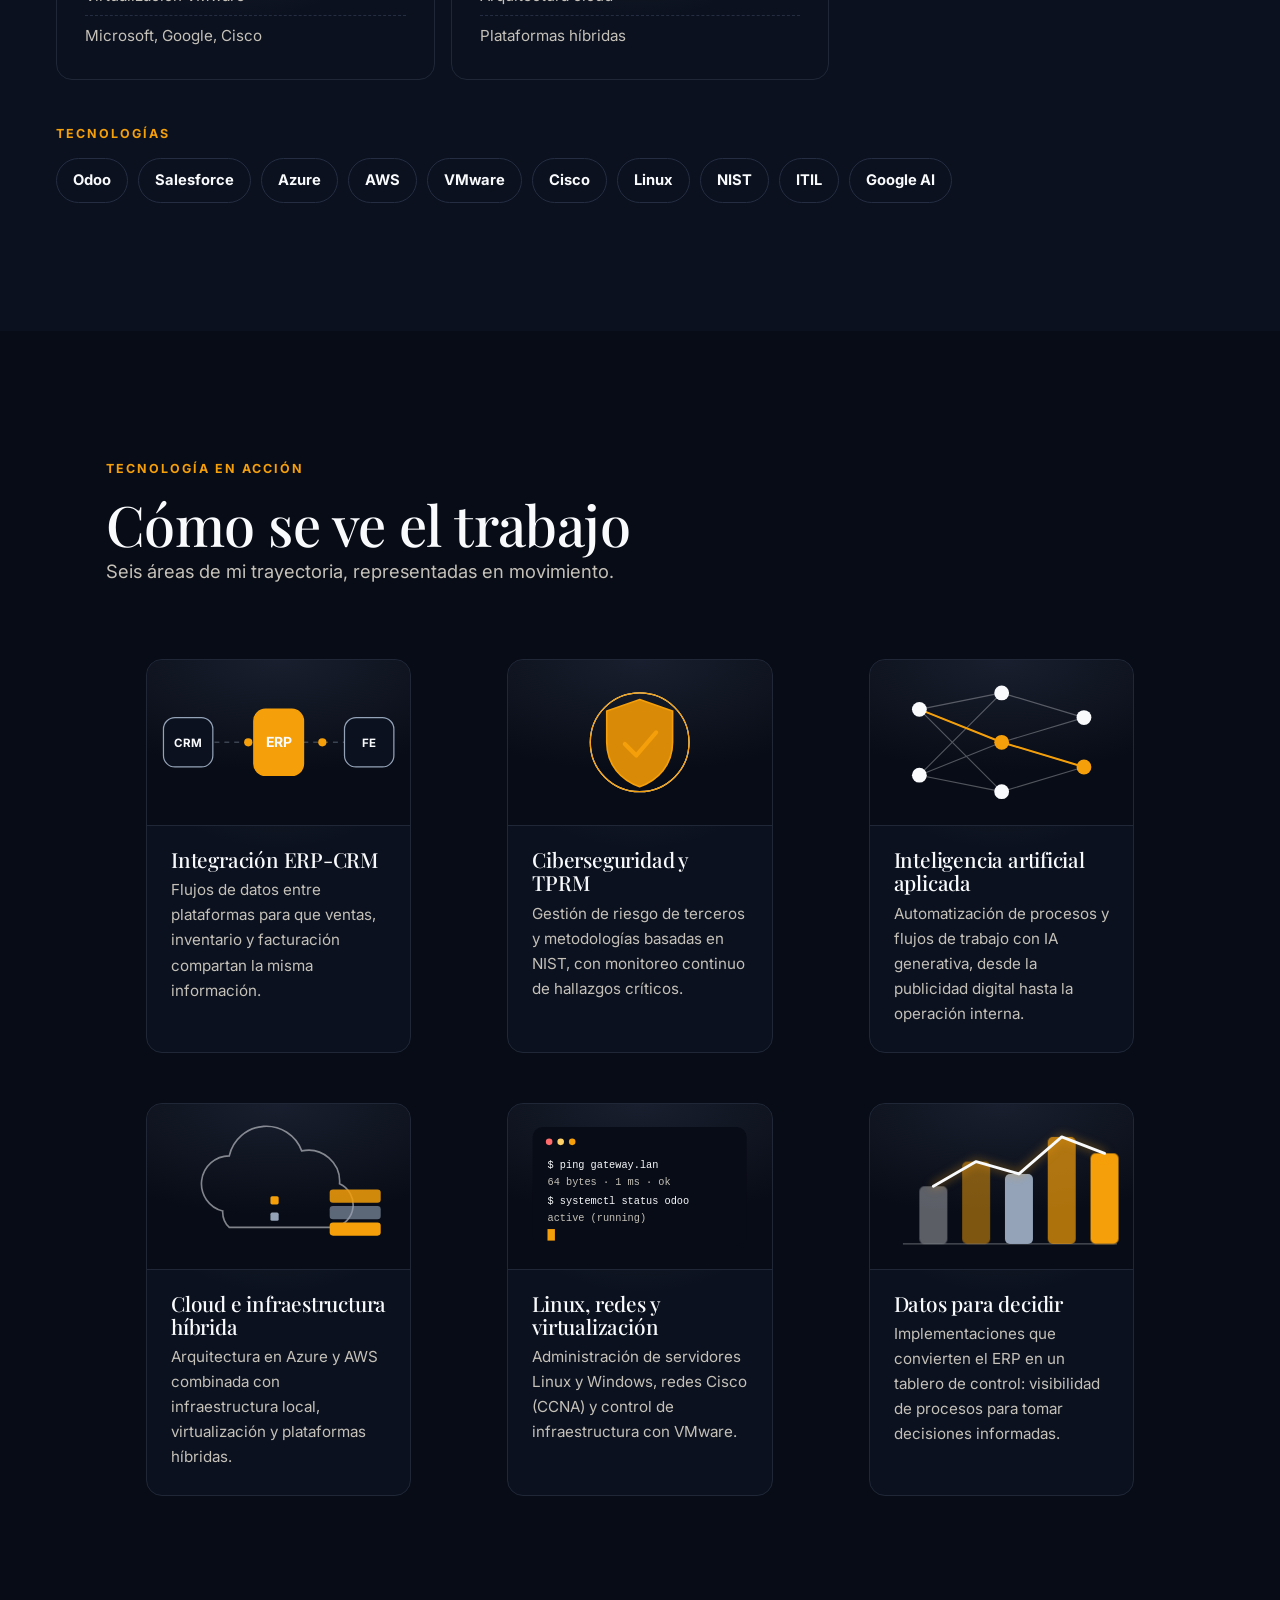
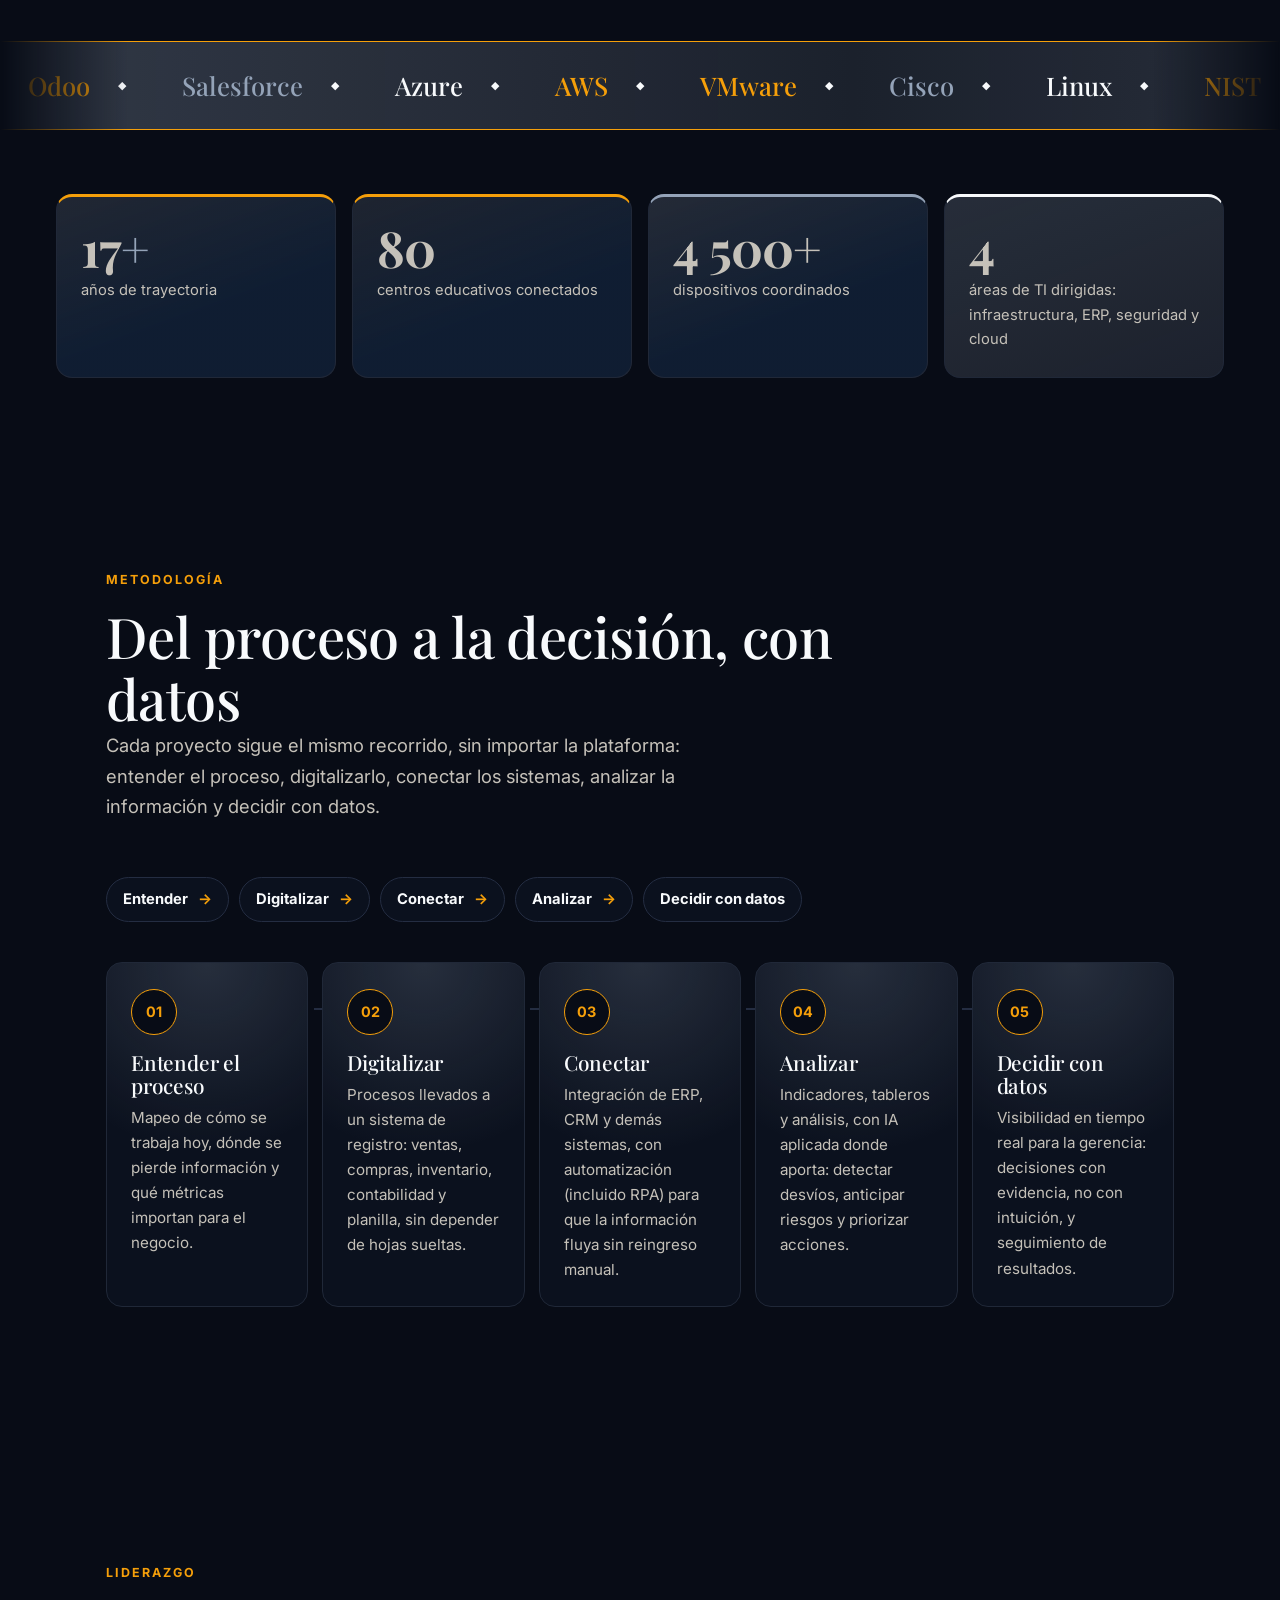
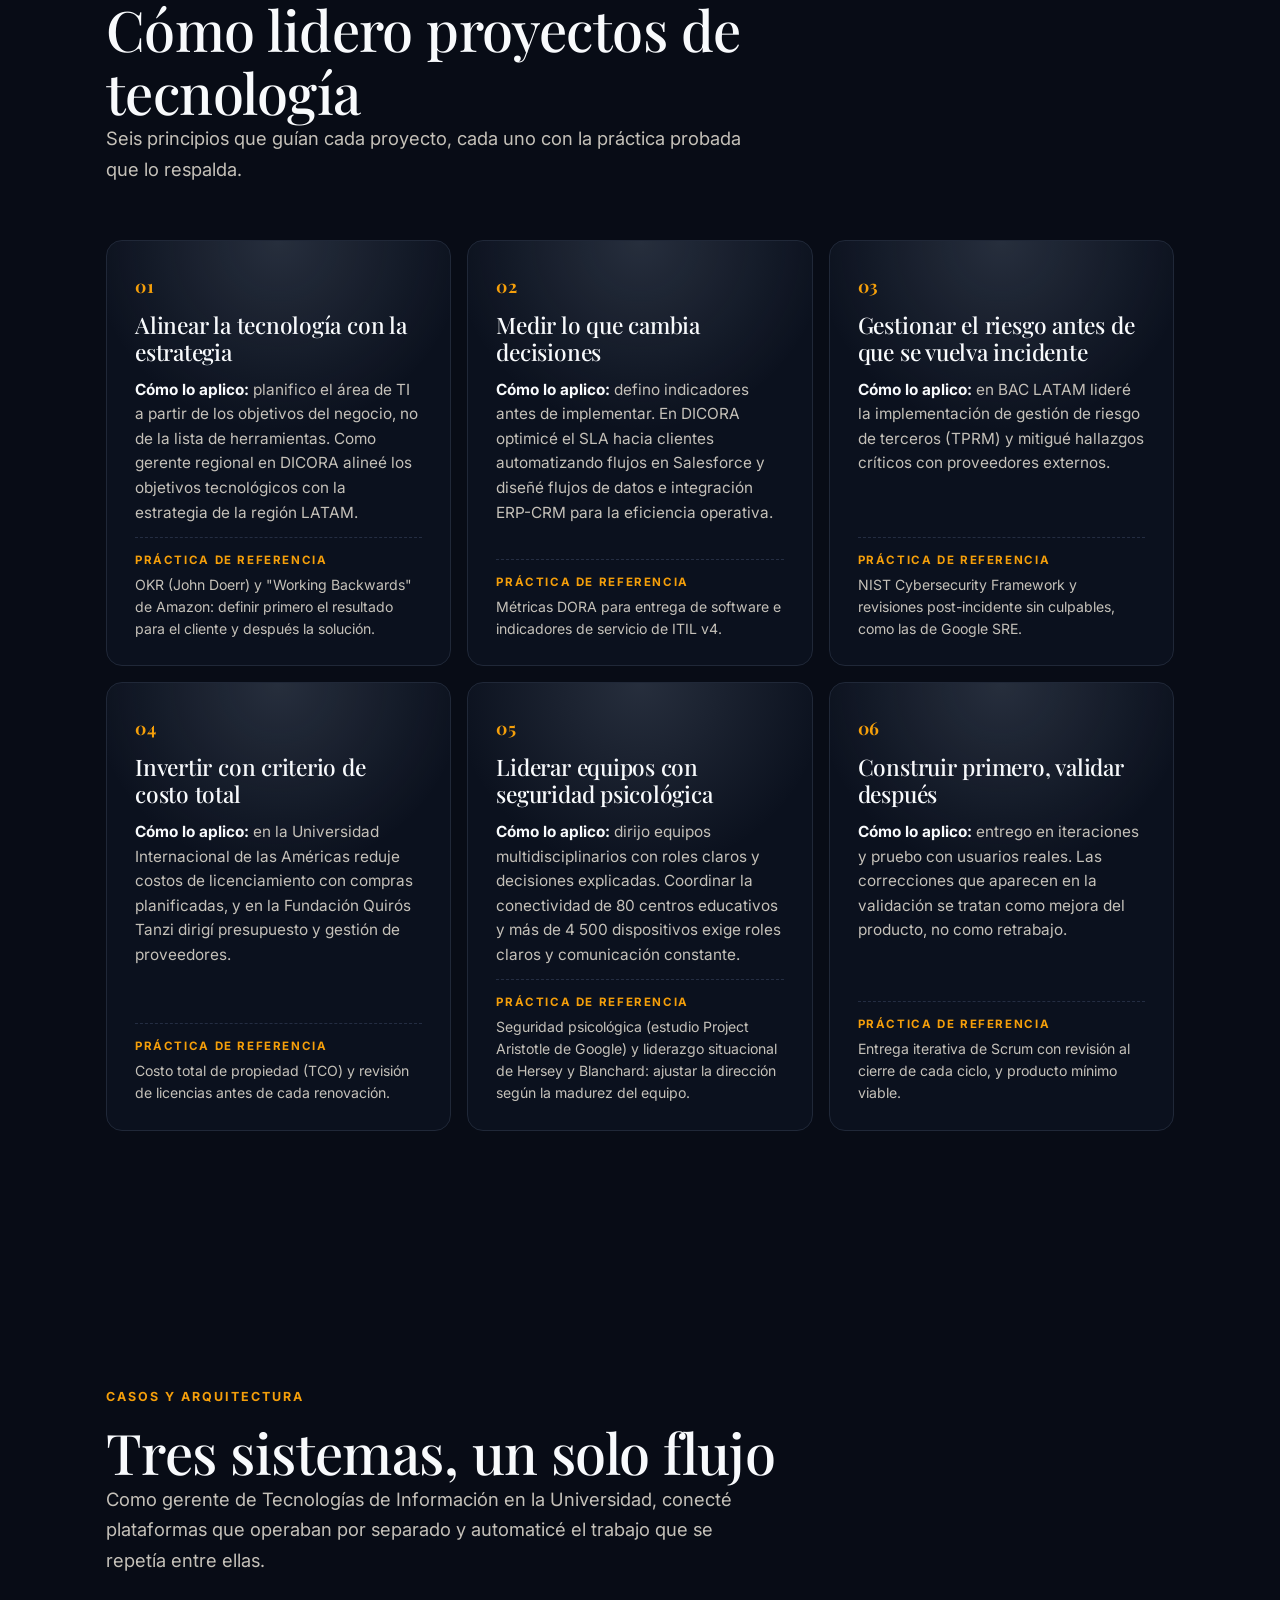
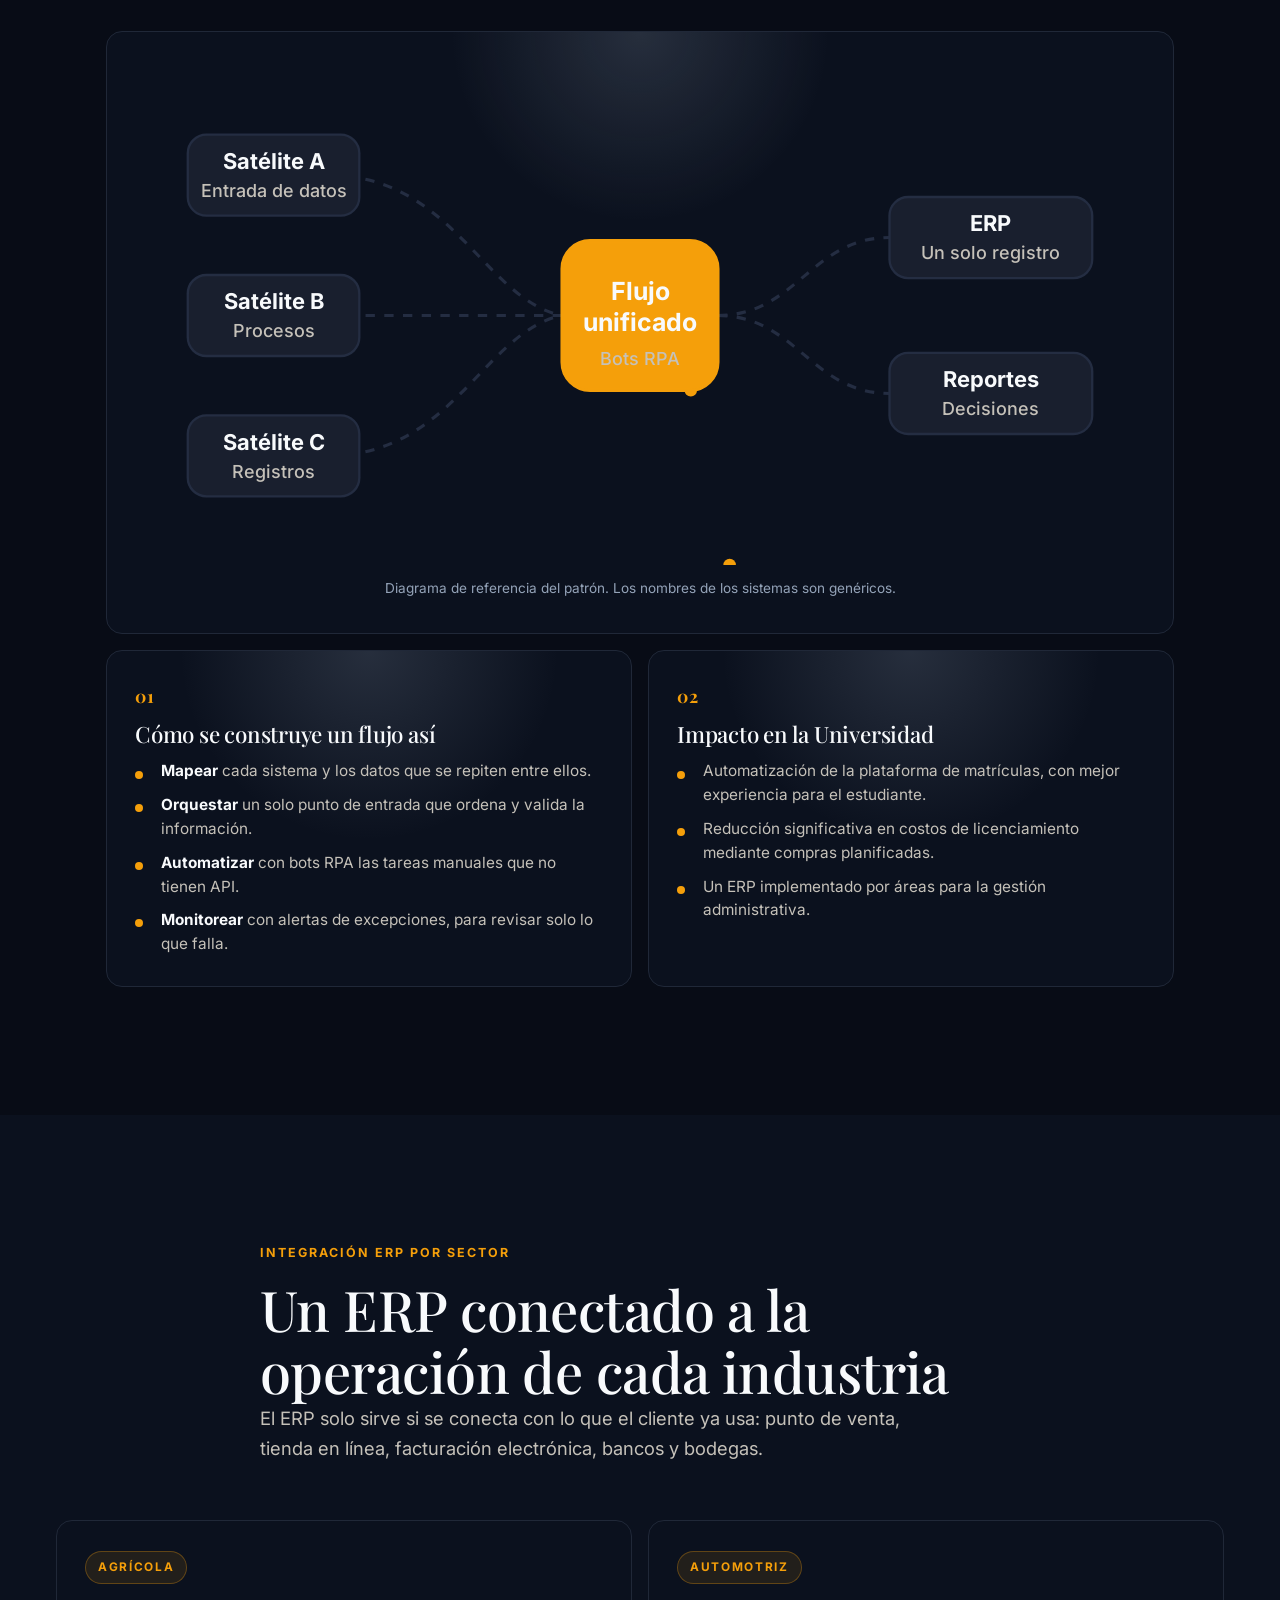
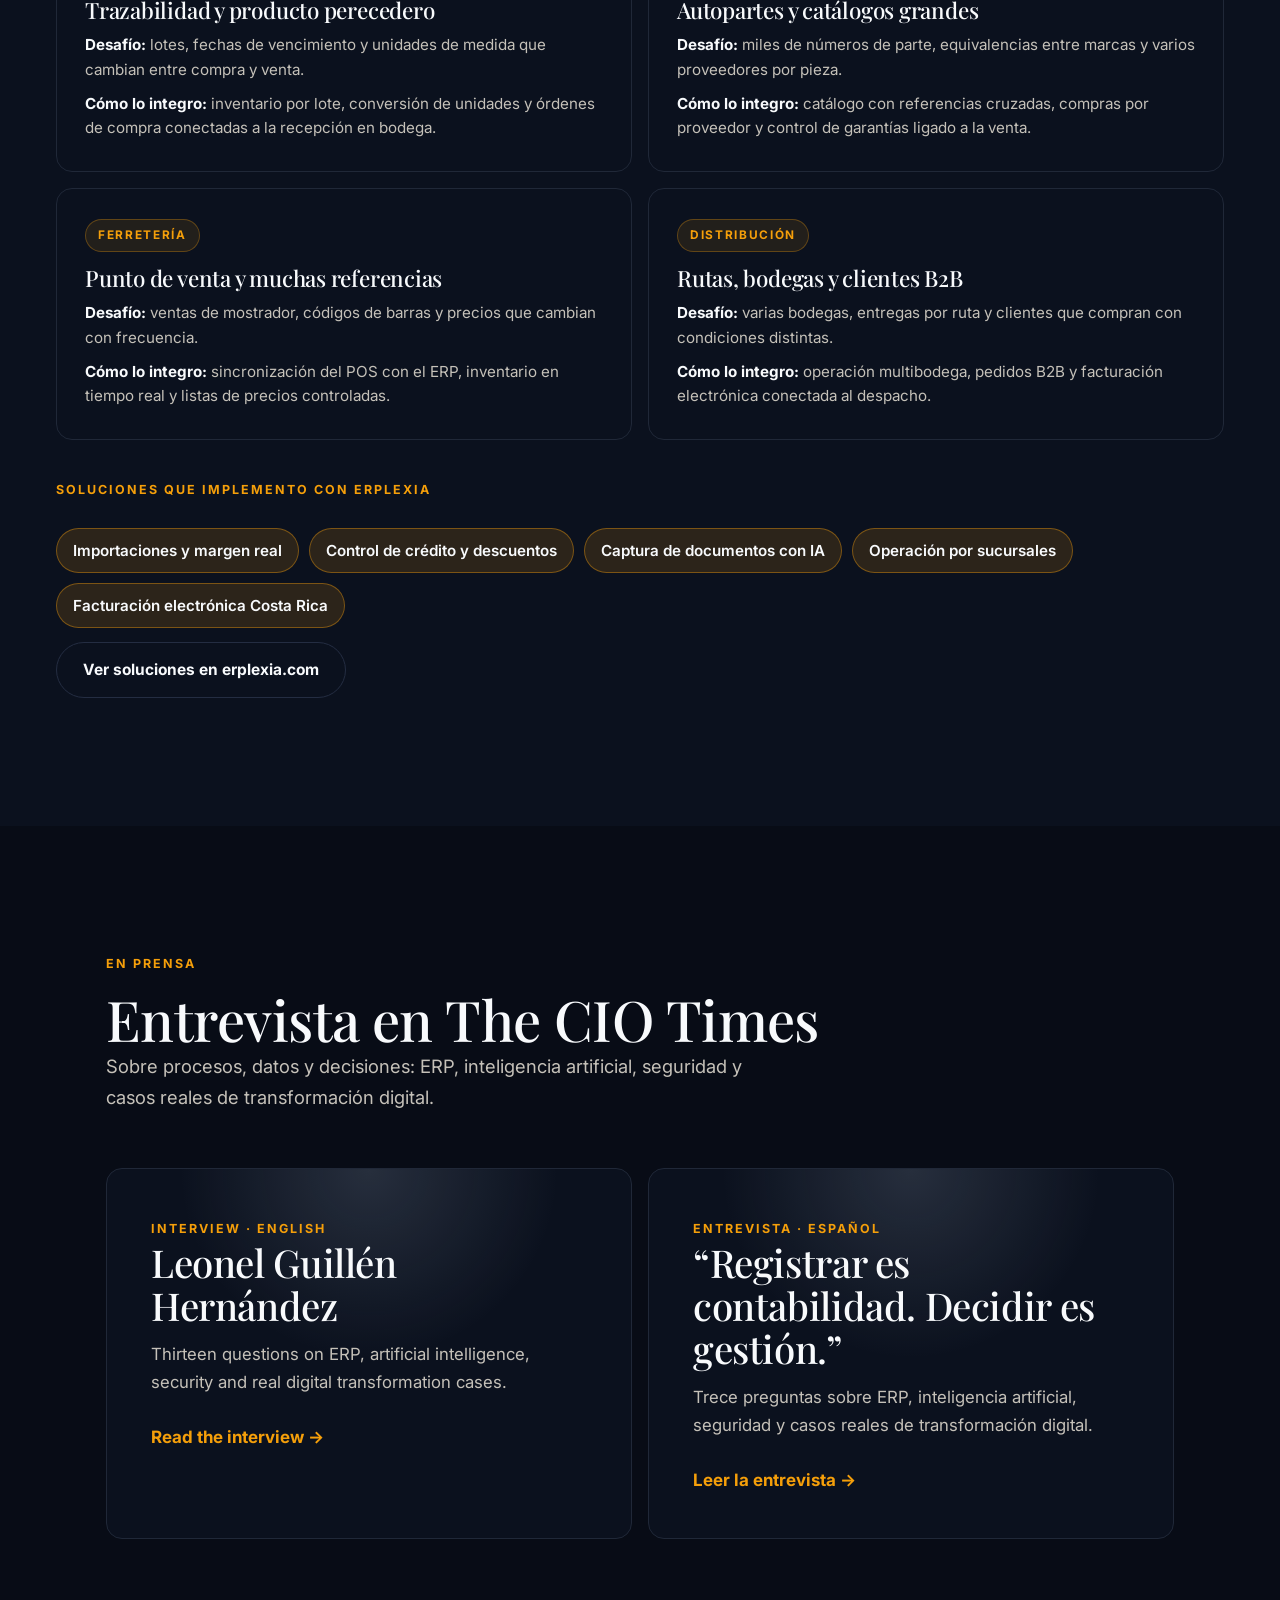
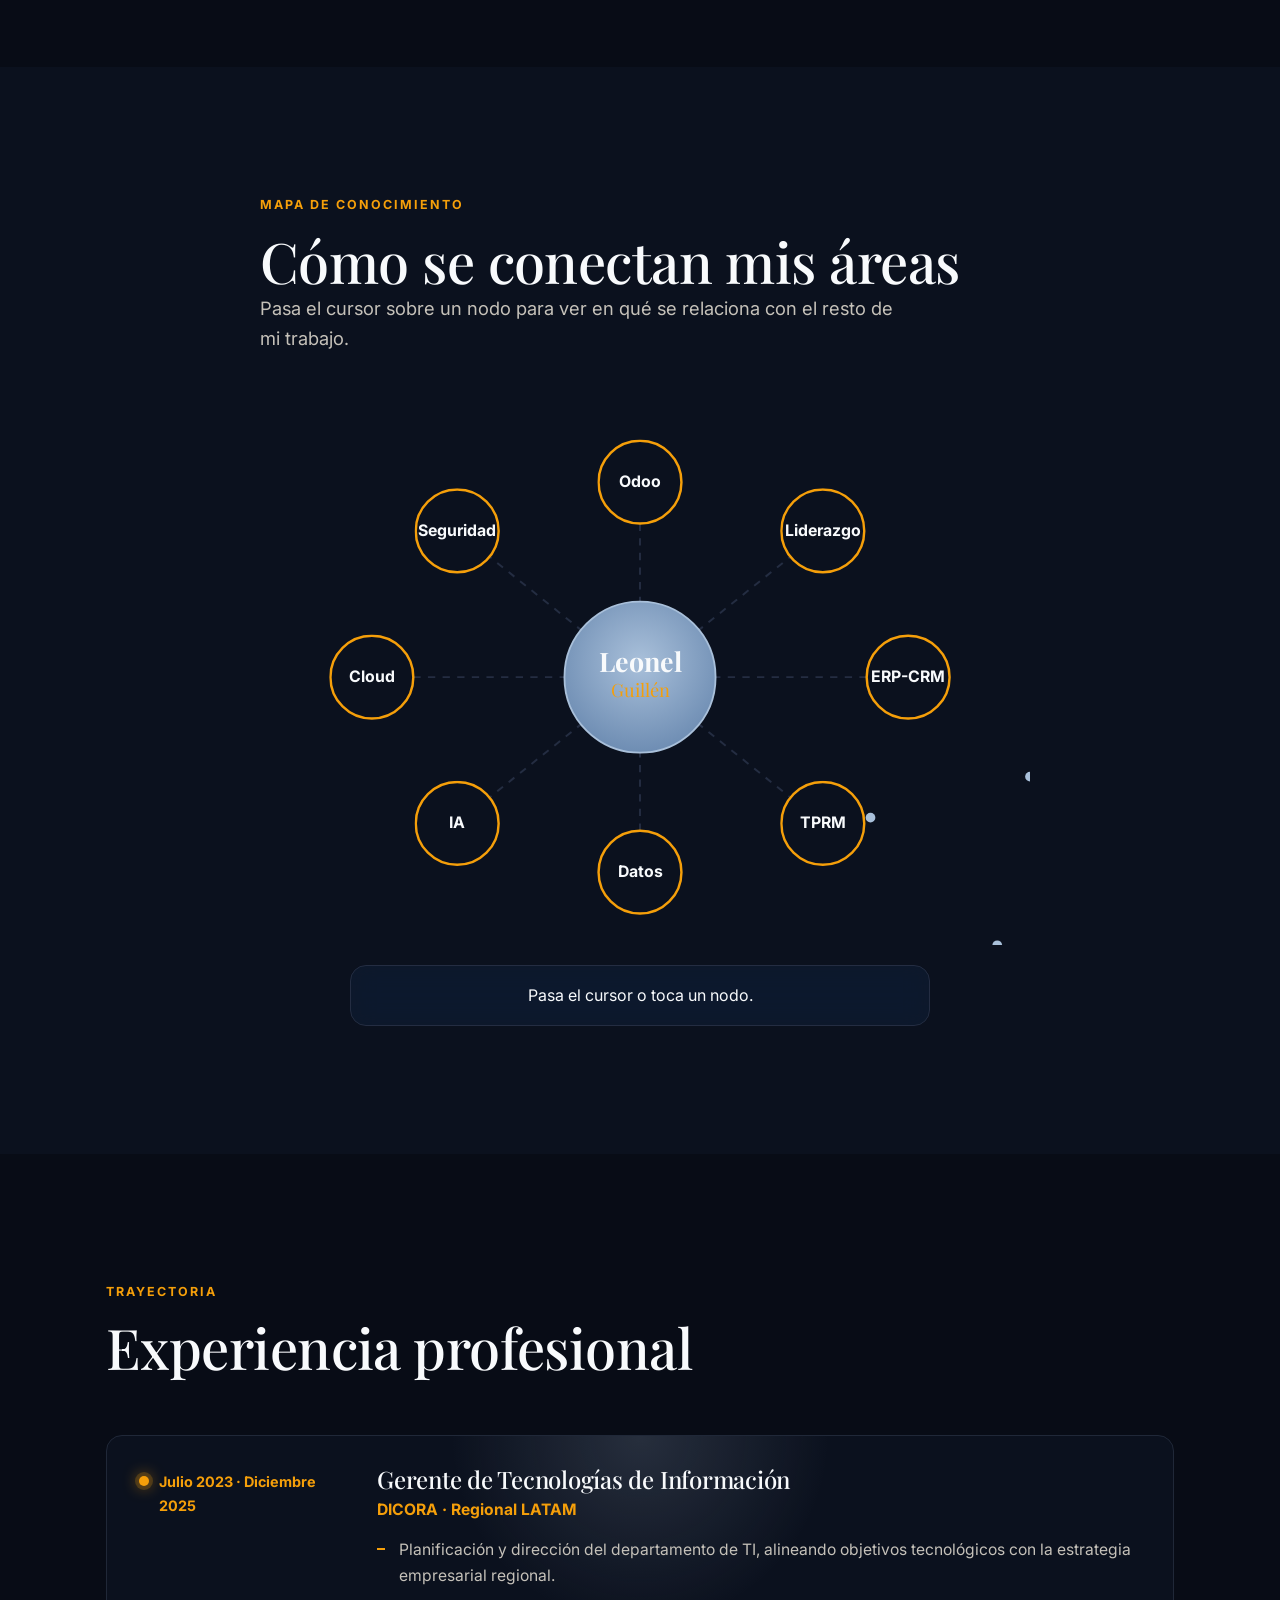
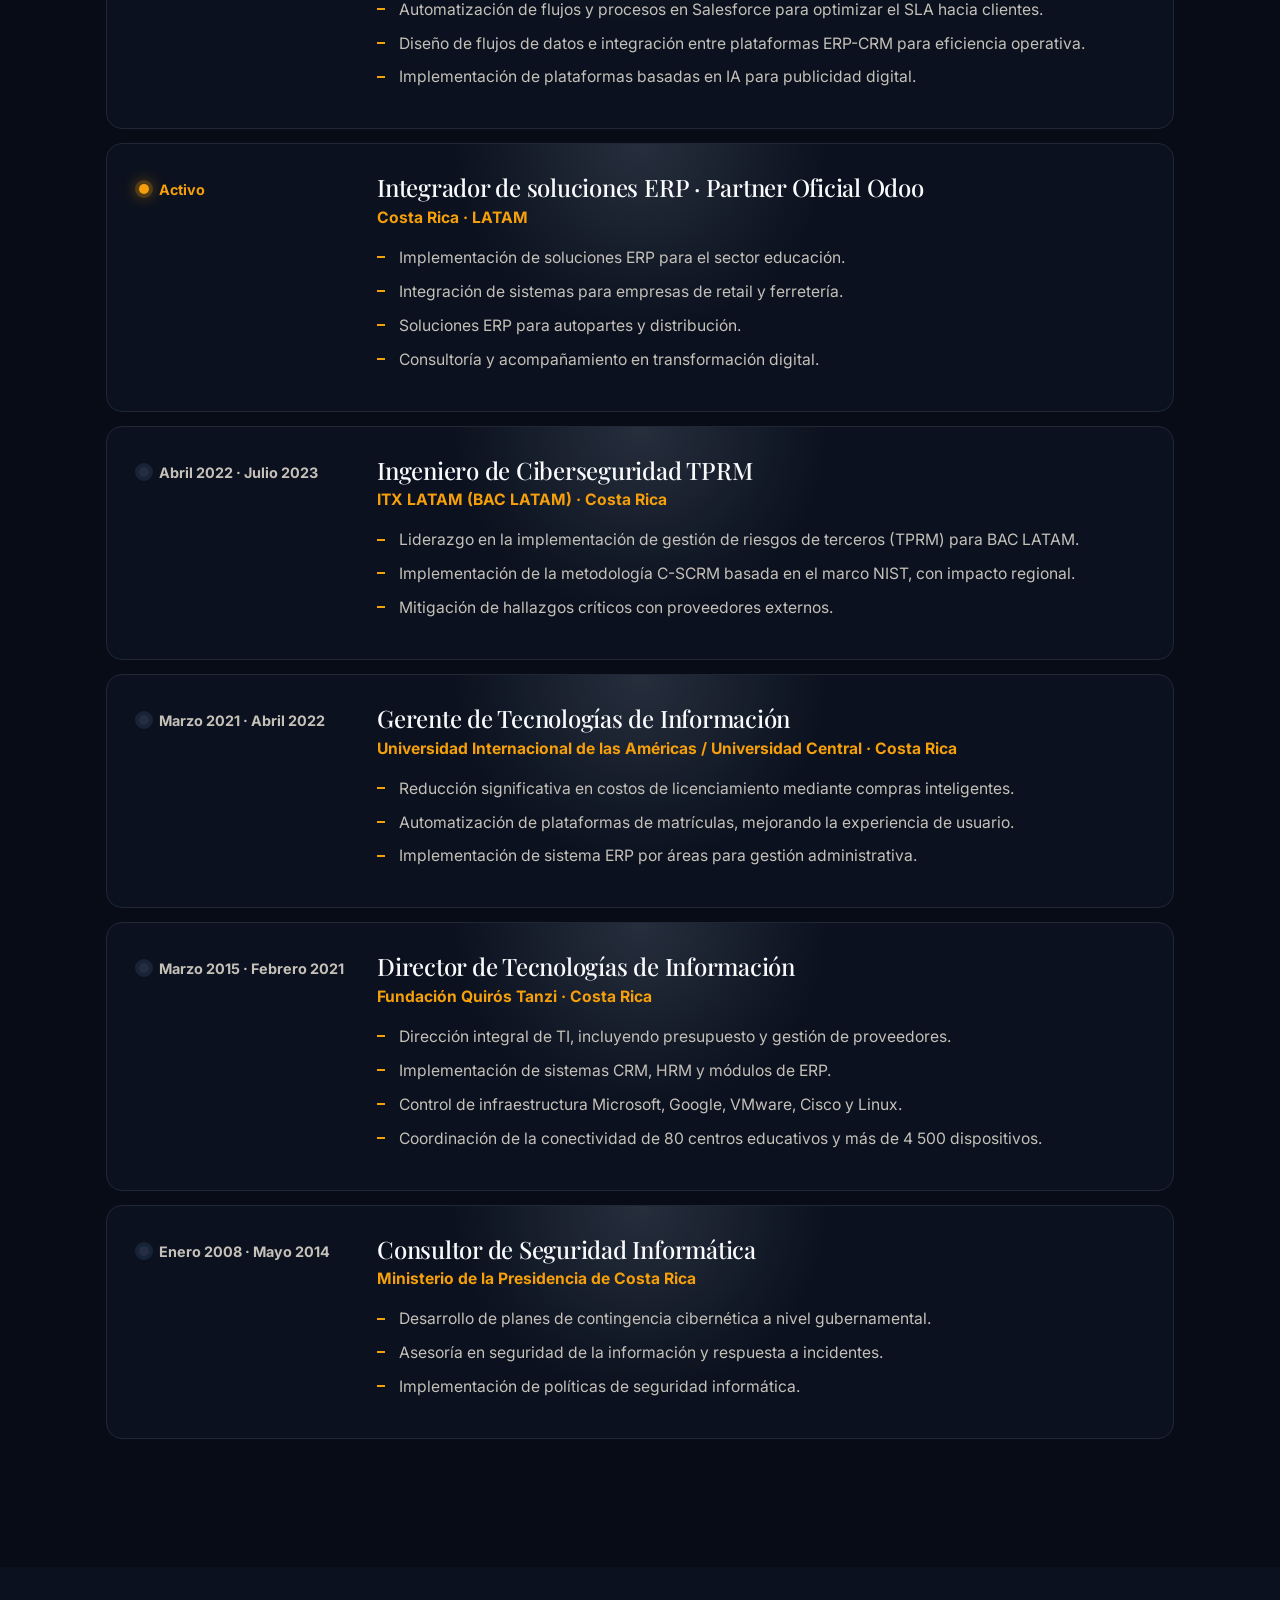
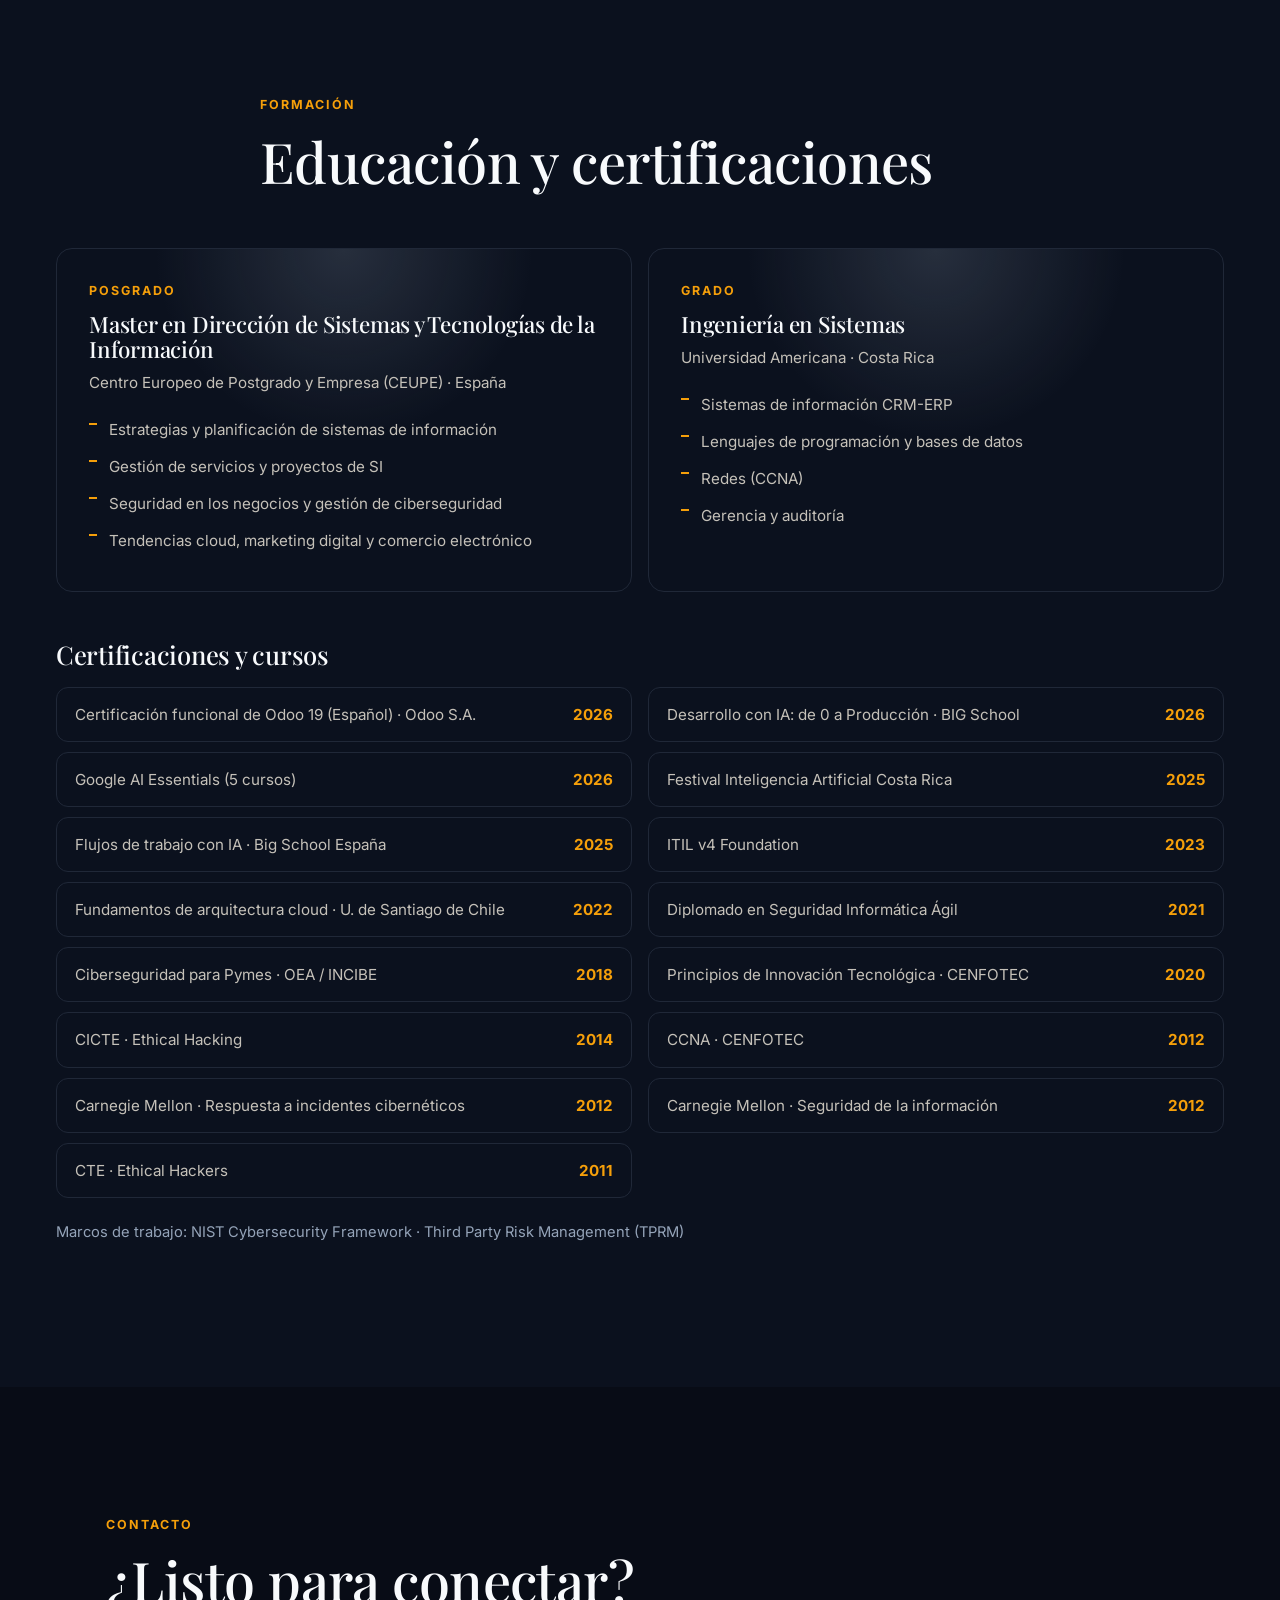
==== commit fe08ba5b: "LEO WEB" ====
--- a/index.html
+++ b/index.html
@@ -29,7 +29,7 @@
     "telephone": "+506 8997-3585",
     "address": { "@type": "PostalAddress", "addressLocality": "Cartago", "addressCountry": "CR" },
     "url": "https://leoguillen.com/",
-    "sameAs": ["https://www.linkedin.com/in/leonelguillen/", "https://erplexia.com"],
+    "sameAs": ["https://www.linkedin.com/in/leonelguillen/", "https://erplexia.com", "https://theciotimes.com/leonel-guillen-hernandez/"],
     "knowsAbout": ["Odoo", "ERP", "CRM", "Ciberseguridad", "TPRM", "NIST", "Inteligencia Artificial"]
   }
   </script>
@@ -364,11 +364,11 @@
   <section id="metodologia" class="section reveal">
     <div class="section-head">
       <p class="eyebrow">Metodología</p>
-      <h2>Del proceso al dato, y del dato a la decisión</h2>
-      <p class="lede">Cada implementación sigue el mismo recorrido: el proceso se digitaliza, los sistemas se conectan y los tomadores de decisiones ven lo que pasa.</p>
+      <h2>Del proceso a la decisión, con datos</h2>
+      <p class="lede">Cada proyecto sigue el mismo recorrido, sin importar la plataforma: entender el proceso, digitalizarlo, conectar los sistemas, analizar la información y decidir con datos.</p>
     </div>
     <ol class="method-order" aria-label="Orden de trabajo">
-      <li>Procesos</li><li>Datos</li><li>Automatización</li><li>IA</li><li>Resultados</li>
+      <li>Entender</li><li>Digitalizar</li><li>Conectar</li><li>Analizar</li><li>Decidir con datos</li>
     </ol>
     <div class="flow" aria-label="Flujo de implementación">
       <div class="flow-line" aria-hidden="true"><span class="flow-dot"></span></div>
@@ -376,22 +376,27 @@
         <li class="flow-step spot" style="--i:0">
           <span class="flow-num">01</span>
           <h3>Entender el proceso</h3>
-          <p>Mapeo de cómo se trabaja hoy, dónde se pierde información y qué métricas importan.</p>
+          <p>Mapeo de cómo se trabaja hoy, dónde se pierde información y qué métricas importan para el negocio.</p>
         </li>
         <li class="flow-step spot" style="--i:1">
           <span class="flow-num">02</span>
-          <h3>Digitalizar en Odoo</h3>
-          <p>Procesos alineados al sistema: ventas, compras, inventario, contabilidad y planilla.</p>
+          <h3>Digitalizar</h3>
+          <p>Procesos llevados a un sistema de registro: ventas, compras, inventario, contabilidad y planilla, sin depender de hojas sueltas.</p>
         </li>
         <li class="flow-step spot" style="--i:2">
           <span class="flow-num">03</span>
-          <h3>Conectar sistemas</h3>
-          <p>Integración ERP-CRM y automatización, para que la información fluya sin reingreso manual.</p>
+          <h3>Conectar</h3>
+          <p>Integración de ERP, CRM y demás sistemas, con automatización (incluido RPA) para que la información fluya sin reingreso manual.</p>
         </li>
         <li class="flow-step spot" style="--i:3">
           <span class="flow-num">04</span>
+          <h3>Analizar</h3>
+          <p>Indicadores, tableros y análisis, con IA aplicada donde aporta: detectar desvíos, anticipar riesgos y priorizar acciones.</p>
+        </li>
+        <li class="flow-step spot" style="--i:4">
+          <span class="flow-num">05</span>
           <h3>Decidir con datos</h3>
-          <p>Tableros y visibilidad en tiempo real para actuar con información, no con intuición.</p>
+          <p>Visibilidad en tiempo real para la gerencia: decisiones con evidencia, no con intuición, y seguimiento de resultados.</p>
         </li>
       </ol>
     </div>
@@ -597,14 +602,22 @@
     <div class="section-head">
       <p class="eyebrow">En prensa</p>
       <h2>Entrevista en The CIO Times</h2>
-      <p class="lede">Sobre procesos, datos y decisiones con Odoo, ERP, IA y seguridad.</p>
-    </div>
-    <a class="press-card spot" href="https://lnkd.in/ehCjRgem" target="_blank" rel="noopener">
-      <span class="eyebrow">Entrevista completa · español</span>
-      <h3>“Registrar es contabilidad. Decidir es gestión.”</h3>
-      <p>Trece preguntas sobre ERP, inteligencia artificial, seguridad y casos reales de transformación con Odoo.</p>
-      <span class="press-link">Leer la entrevista →</span>
-    </a>
+      <p class="lede">Sobre procesos, datos y decisiones: ERP, inteligencia artificial, seguridad y casos reales de transformación digital.</p>
+    </div>
+    <div class="press-grid">
+      <a class="press-card spot" href="https://theciotimes.com/leonel-guillen-hernandez/" target="_blank" rel="noopener">
+        <span class="eyebrow">Interview · English</span>
+        <h3>Leonel Guillén Hernández</h3>
+        <p>Thirteen questions on ERP, artificial intelligence, security and real digital transformation cases.</p>
+        <span class="press-link">Read the interview →</span>
+      </a>
+      <a class="press-card spot" href="https://erplexia.com/entrevista-the-cio-times" target="_blank" rel="noopener">
+        <span class="eyebrow">Entrevista · español</span>
+        <h3>“Registrar es contabilidad. Decidir es gestión.”</h3>
+        <p>Trece preguntas sobre ERP, inteligencia artificial, seguridad y casos reales de transformación digital.</p>
+        <span class="press-link">Leer la entrevista →</span>
+      </a>
+    </div>
   </section>
 
   <!-- CONOCIMIENTO: MAPA -->
--- a/styles.css
+++ b/styles.css
@@ -333,7 +333,7 @@
 @keyframes travel {
   0% { left: 0; opacity: 0; } 8% { opacity: 1; } 92% { opacity: 1; } 100% { left: calc(100% - 12px); opacity: 0; }
 }
-.flow-steps { list-style: none; position: relative; display: grid; grid-template-columns: repeat(4, minmax(0, 1fr)); gap: 16px; }
+.flow-steps { list-style: none; position: relative; display: grid; grid-template-columns: repeat(5, minmax(0, 1fr)); gap: 14px; }
 .flow-step {
   border-radius: var(--radius); padding: 26px 24px 24px; position: relative; z-index: 1;
   opacity: 0; transform: translateY(24px);
@@ -599,6 +599,8 @@
   font-size: .95rem; font-weight: 600; color: var(--text); padding: 9px 16px; border-radius: 999px;
   background: rgba(245, 159, 10, .14); border: 1px solid rgba(245, 159, 10, .4);
 }
+.press-grid { display: grid; grid-template-columns: repeat(2, minmax(0, 1fr)); gap: 16px; }
+@media (max-width: 760px) { .press-grid { grid-template-columns: 1fr; } }
 .press-card {
   display: block; text-decoration: none; border-radius: var(--radius); padding: clamp(28px, 4vw, 44px); max-width: 880px;
 }
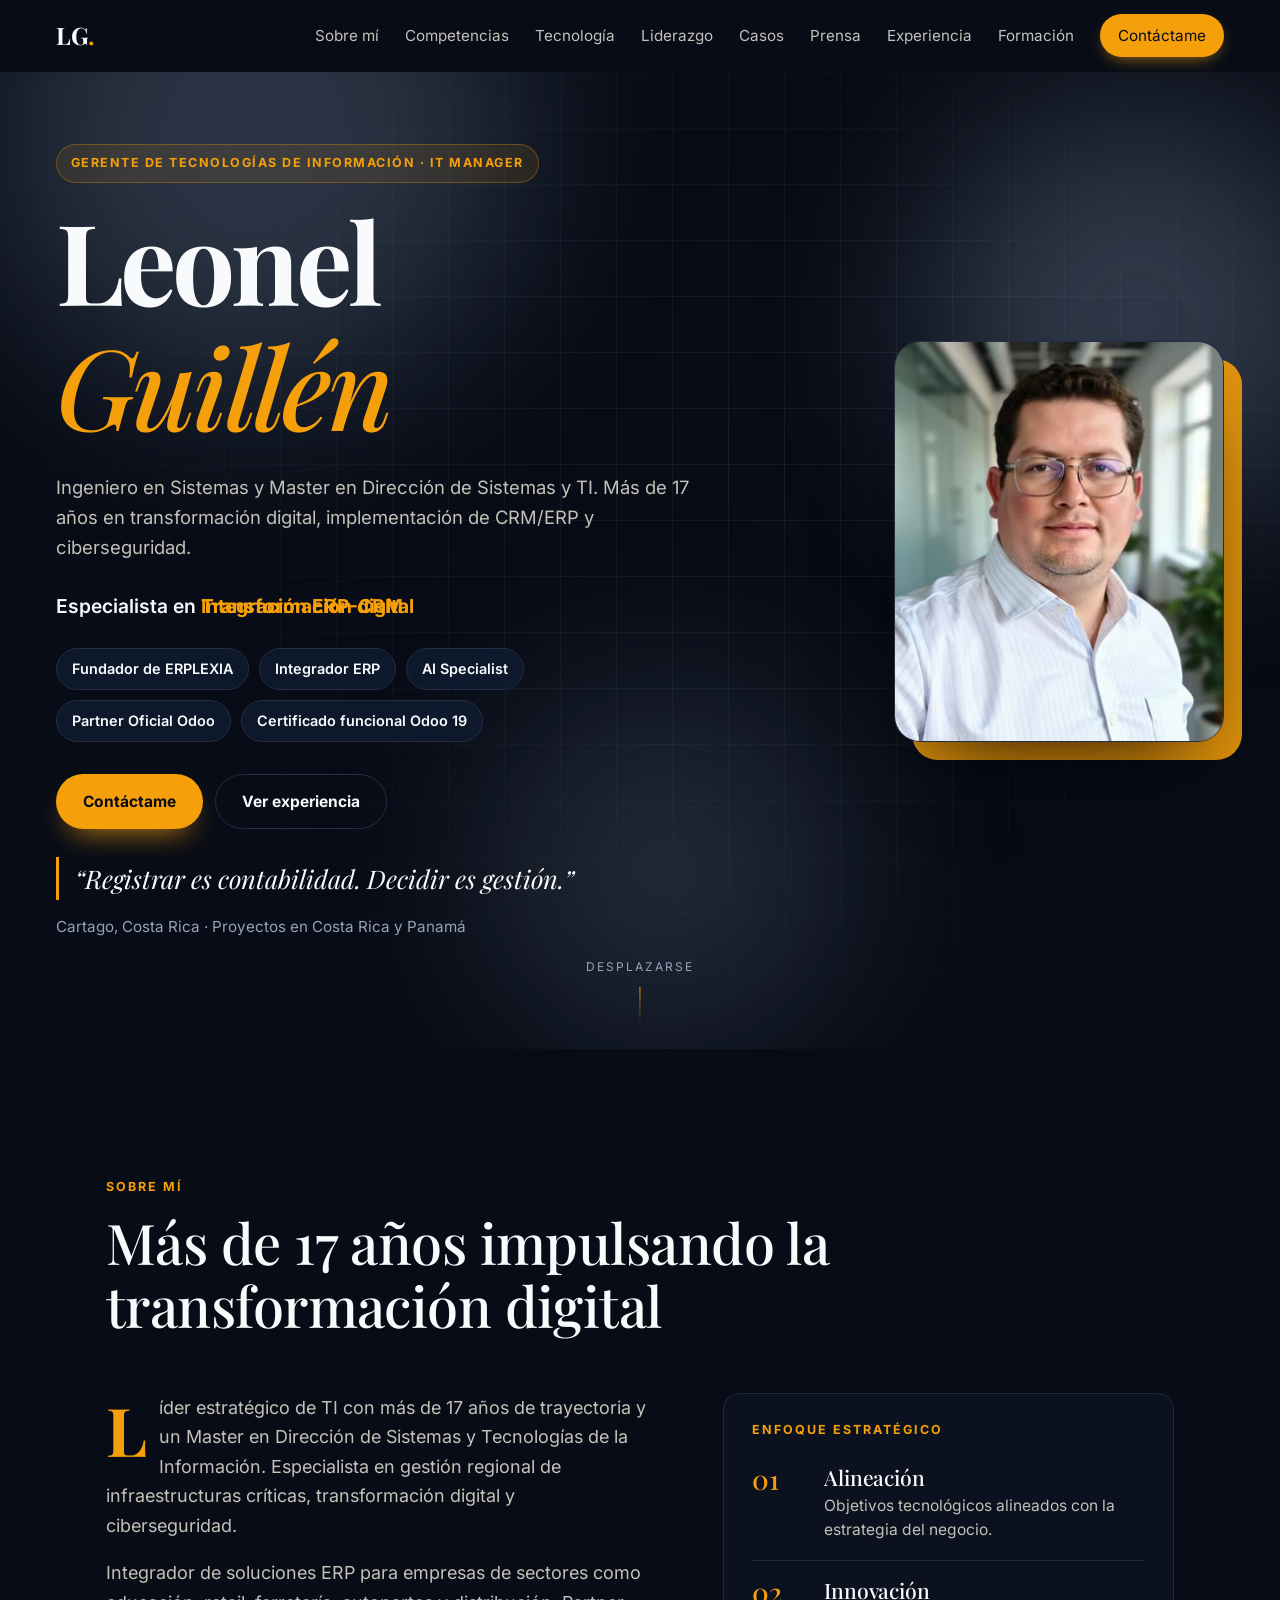
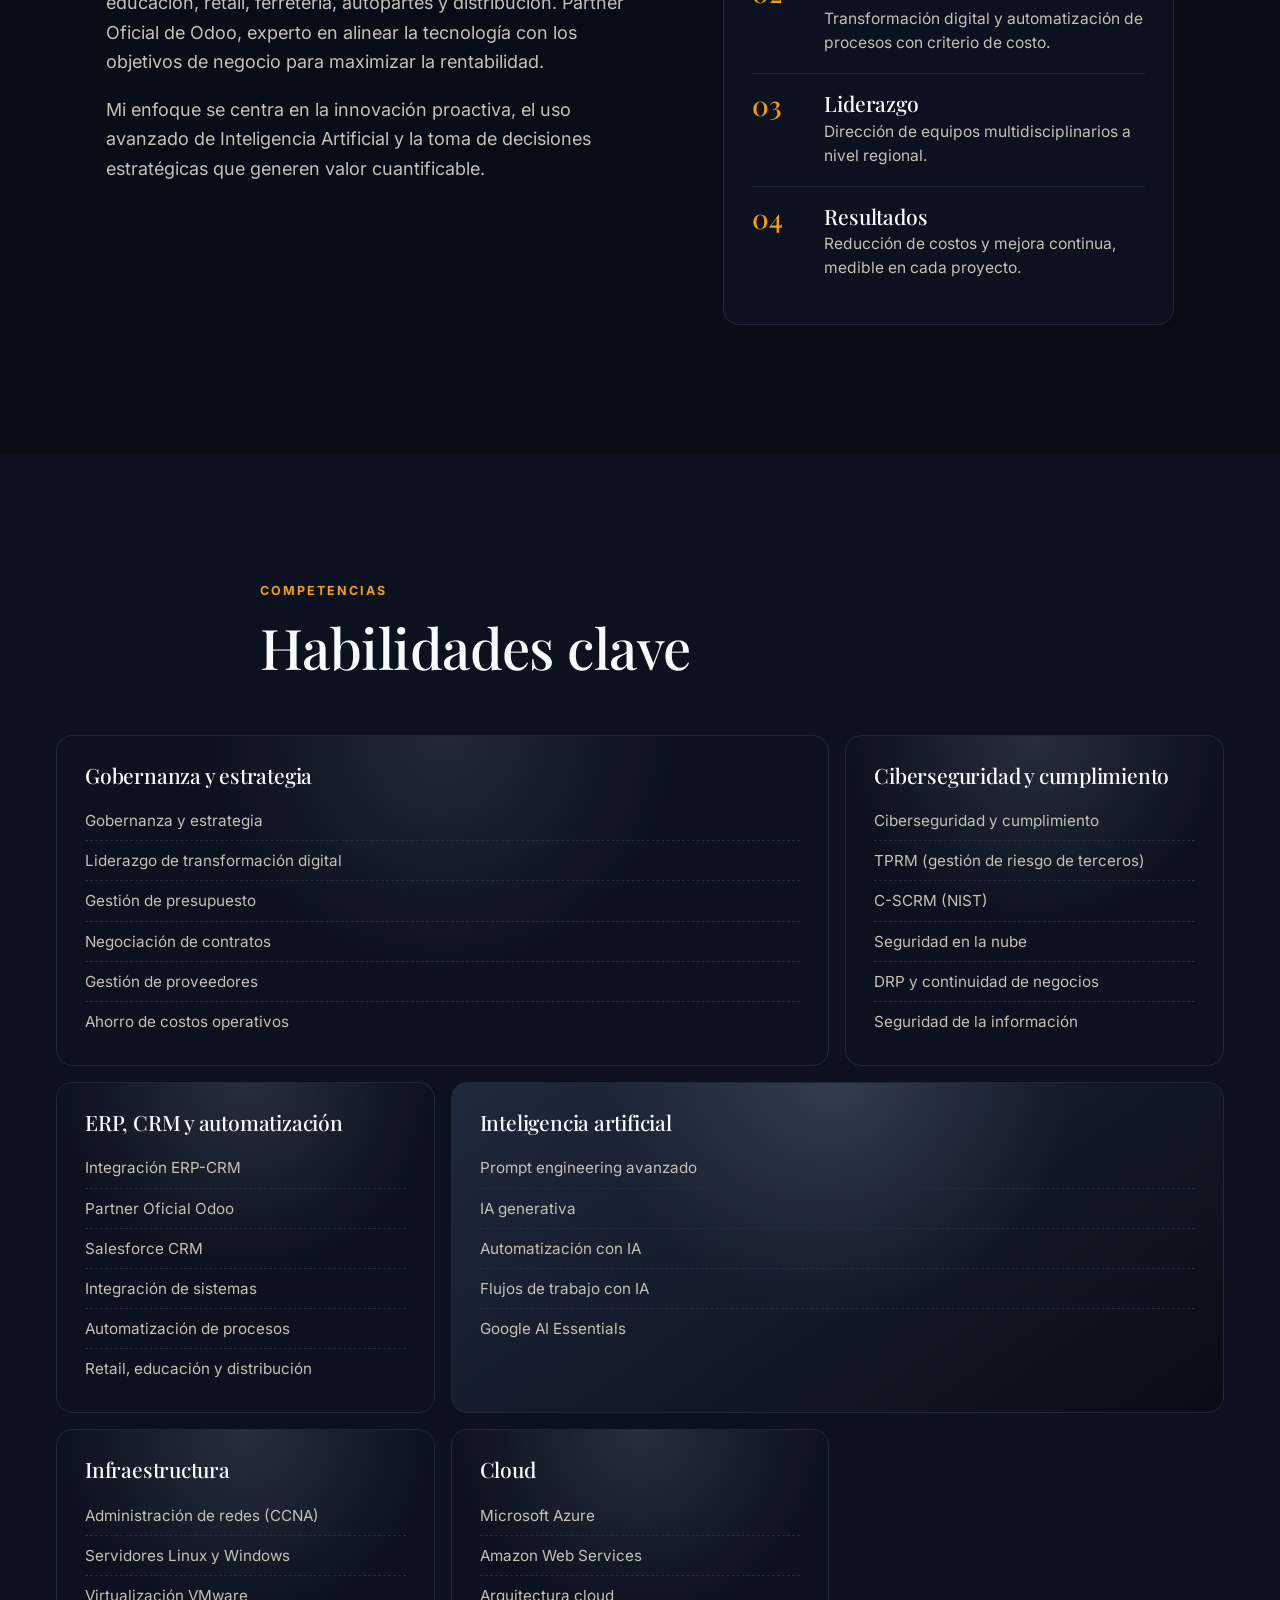
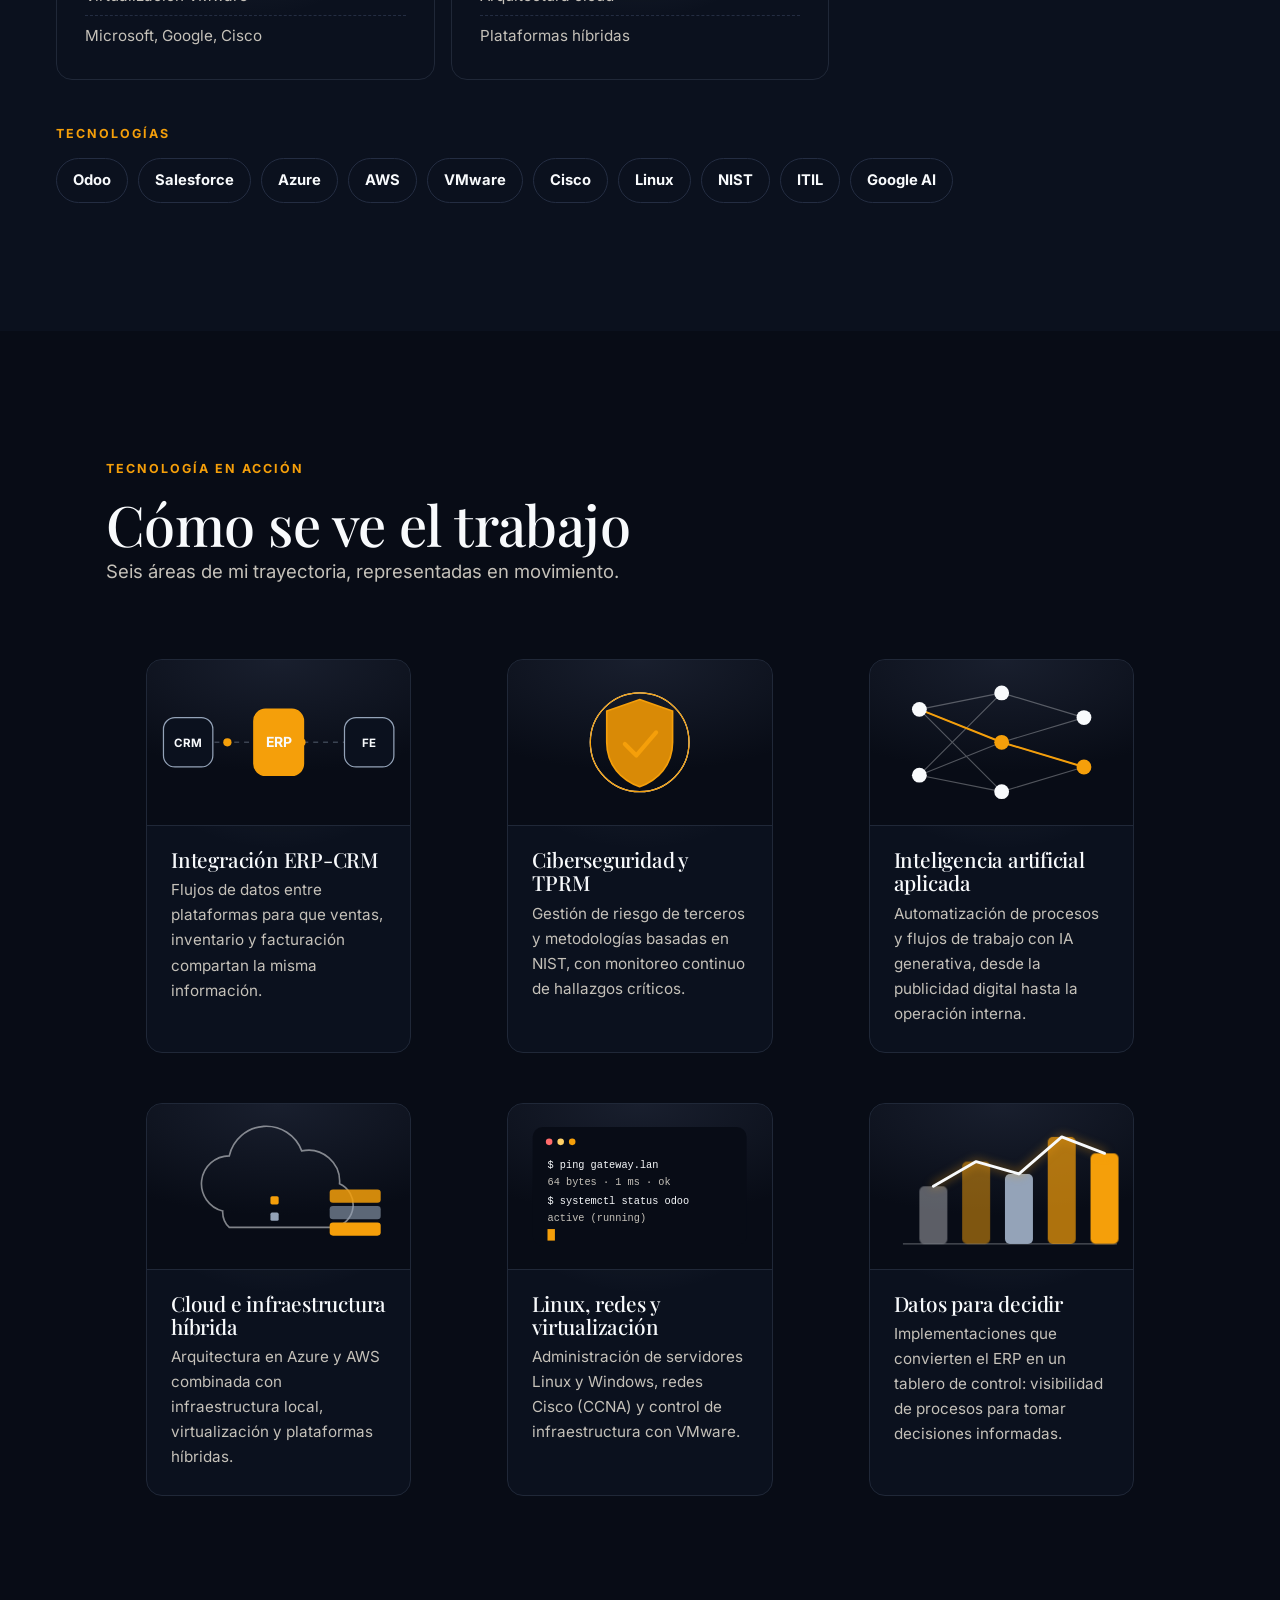
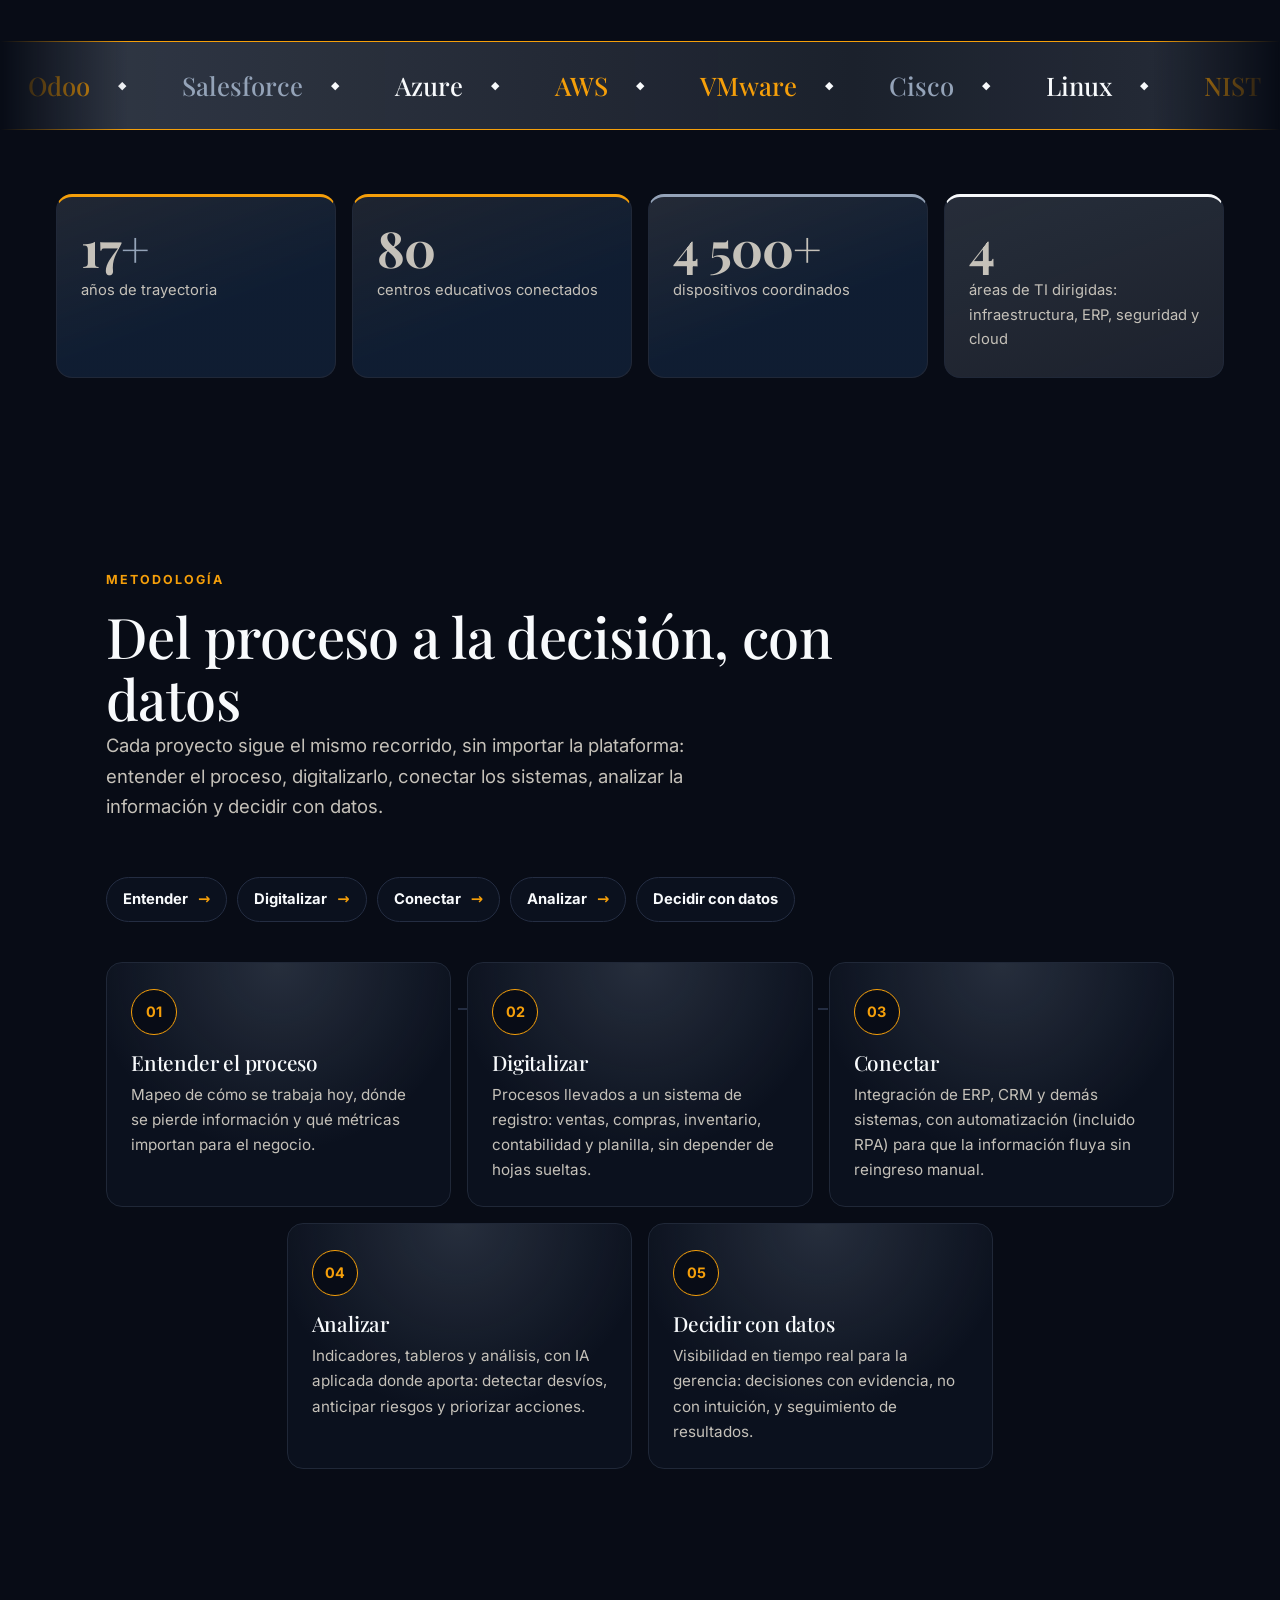
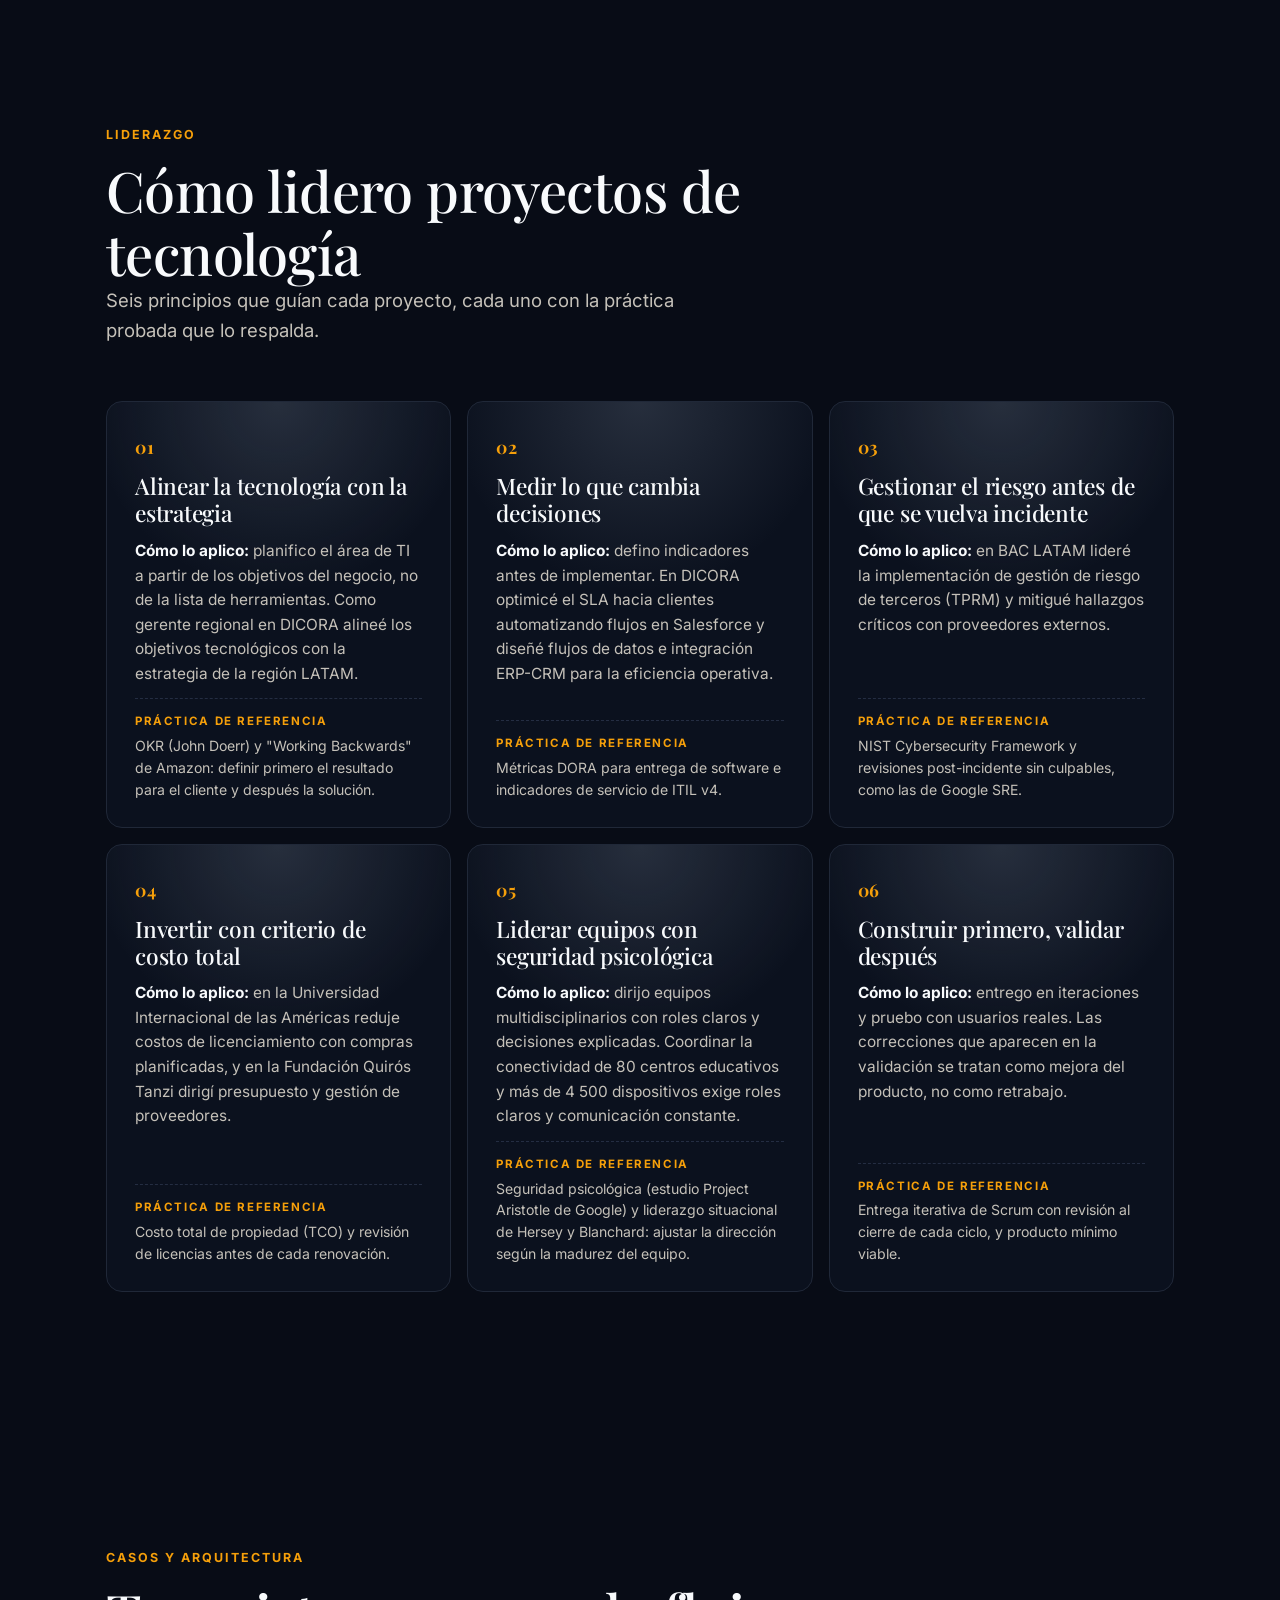
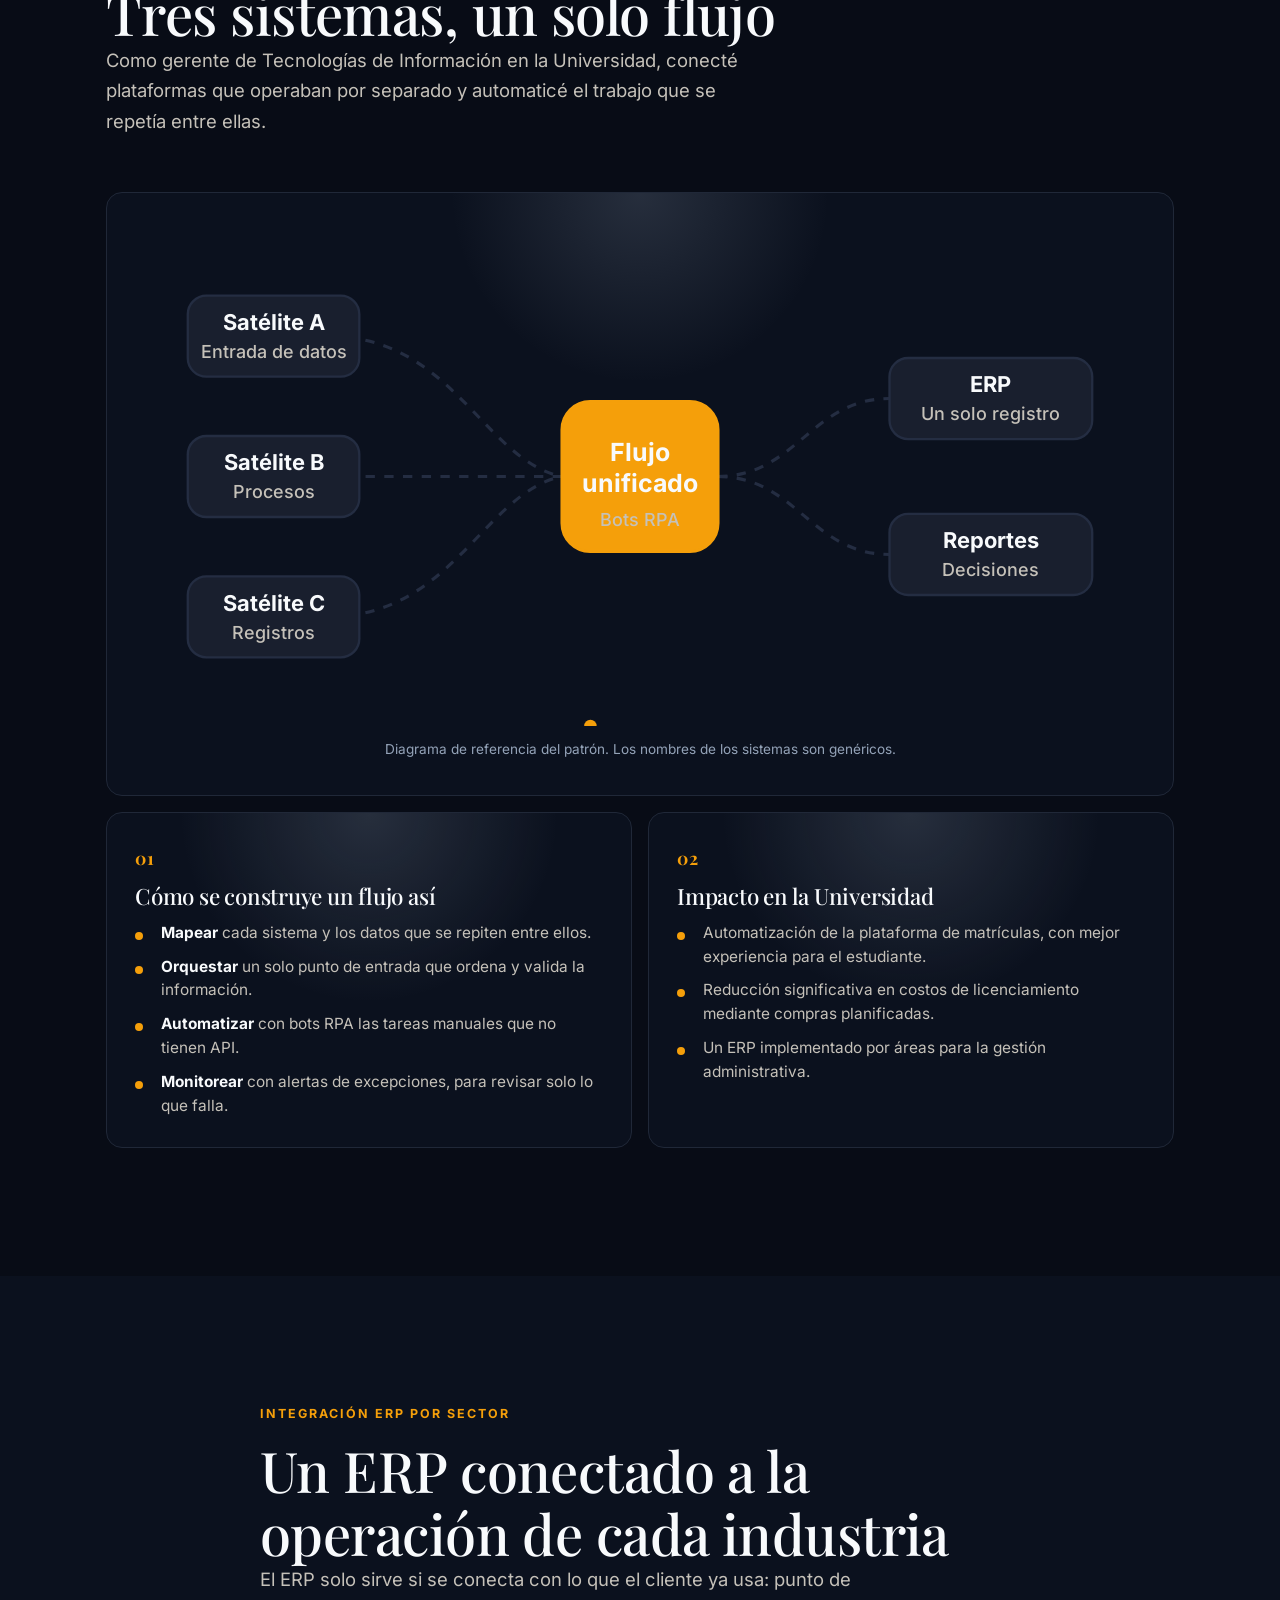
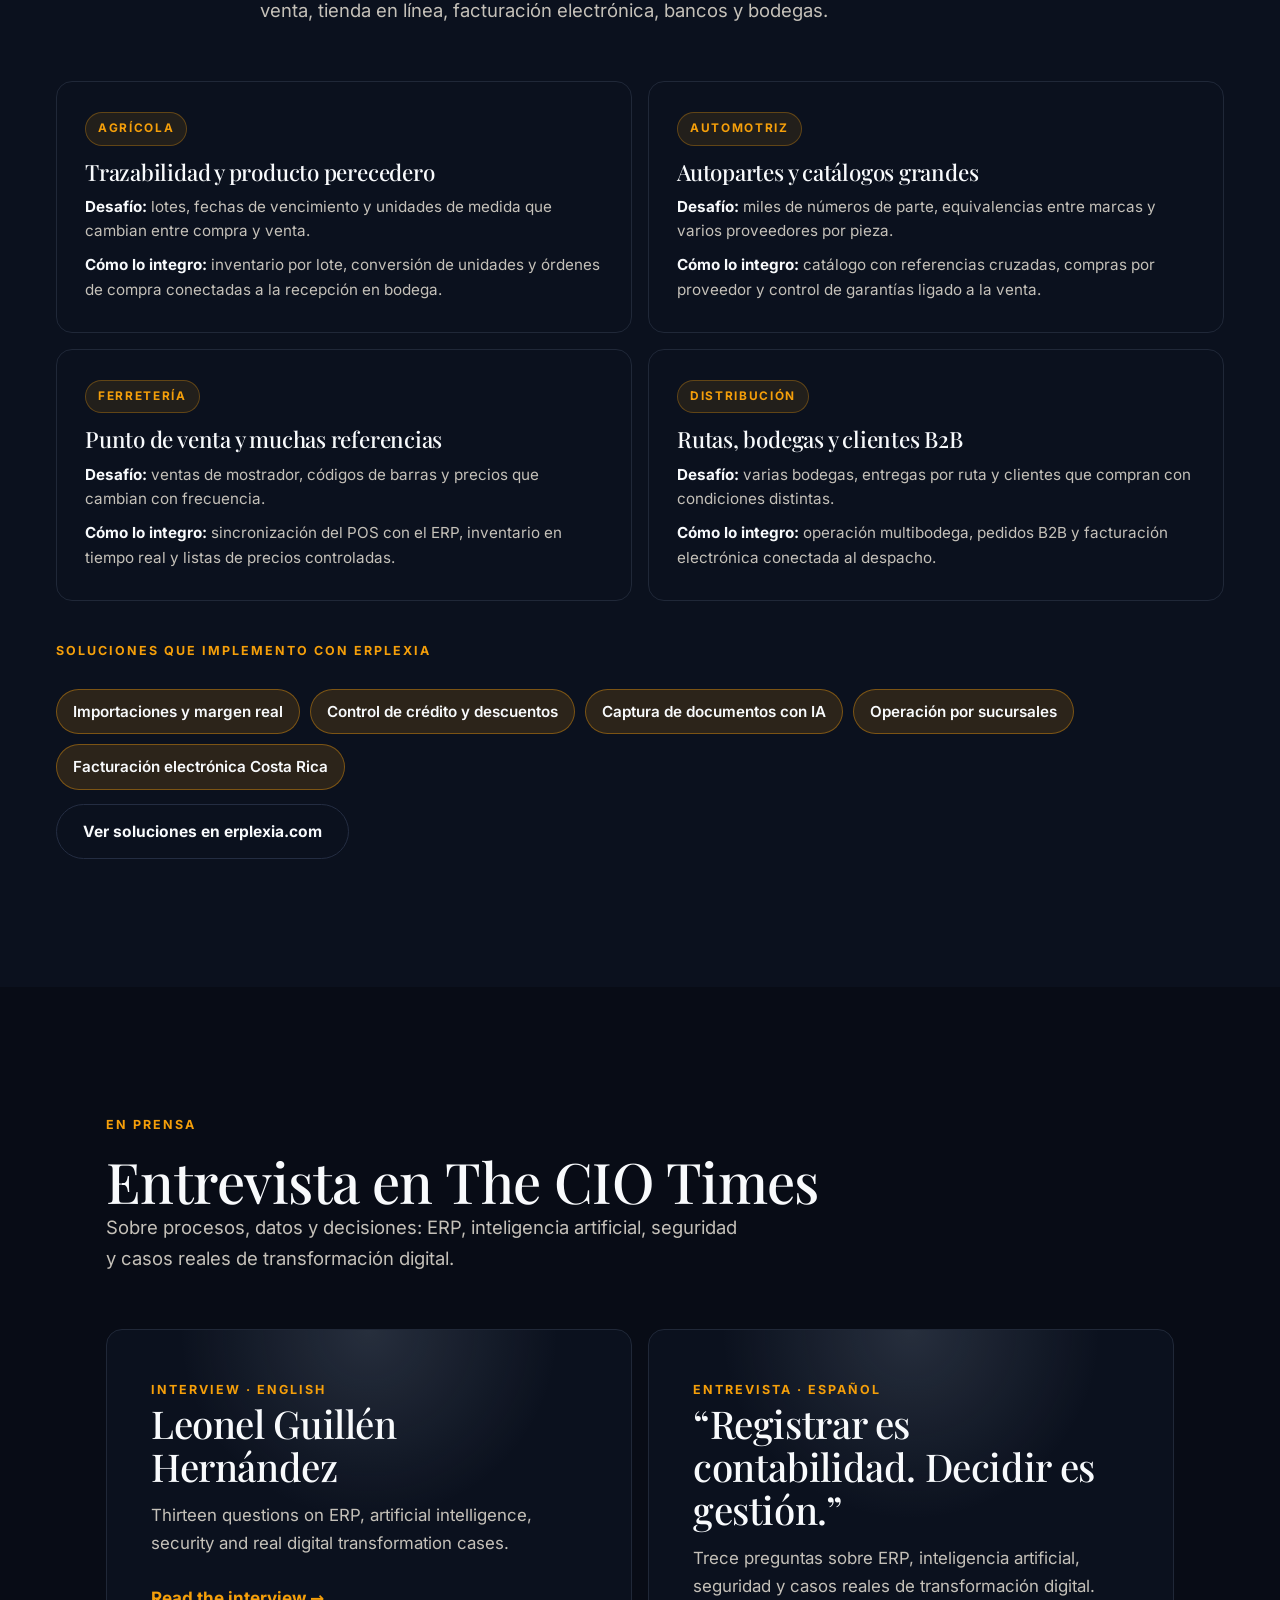
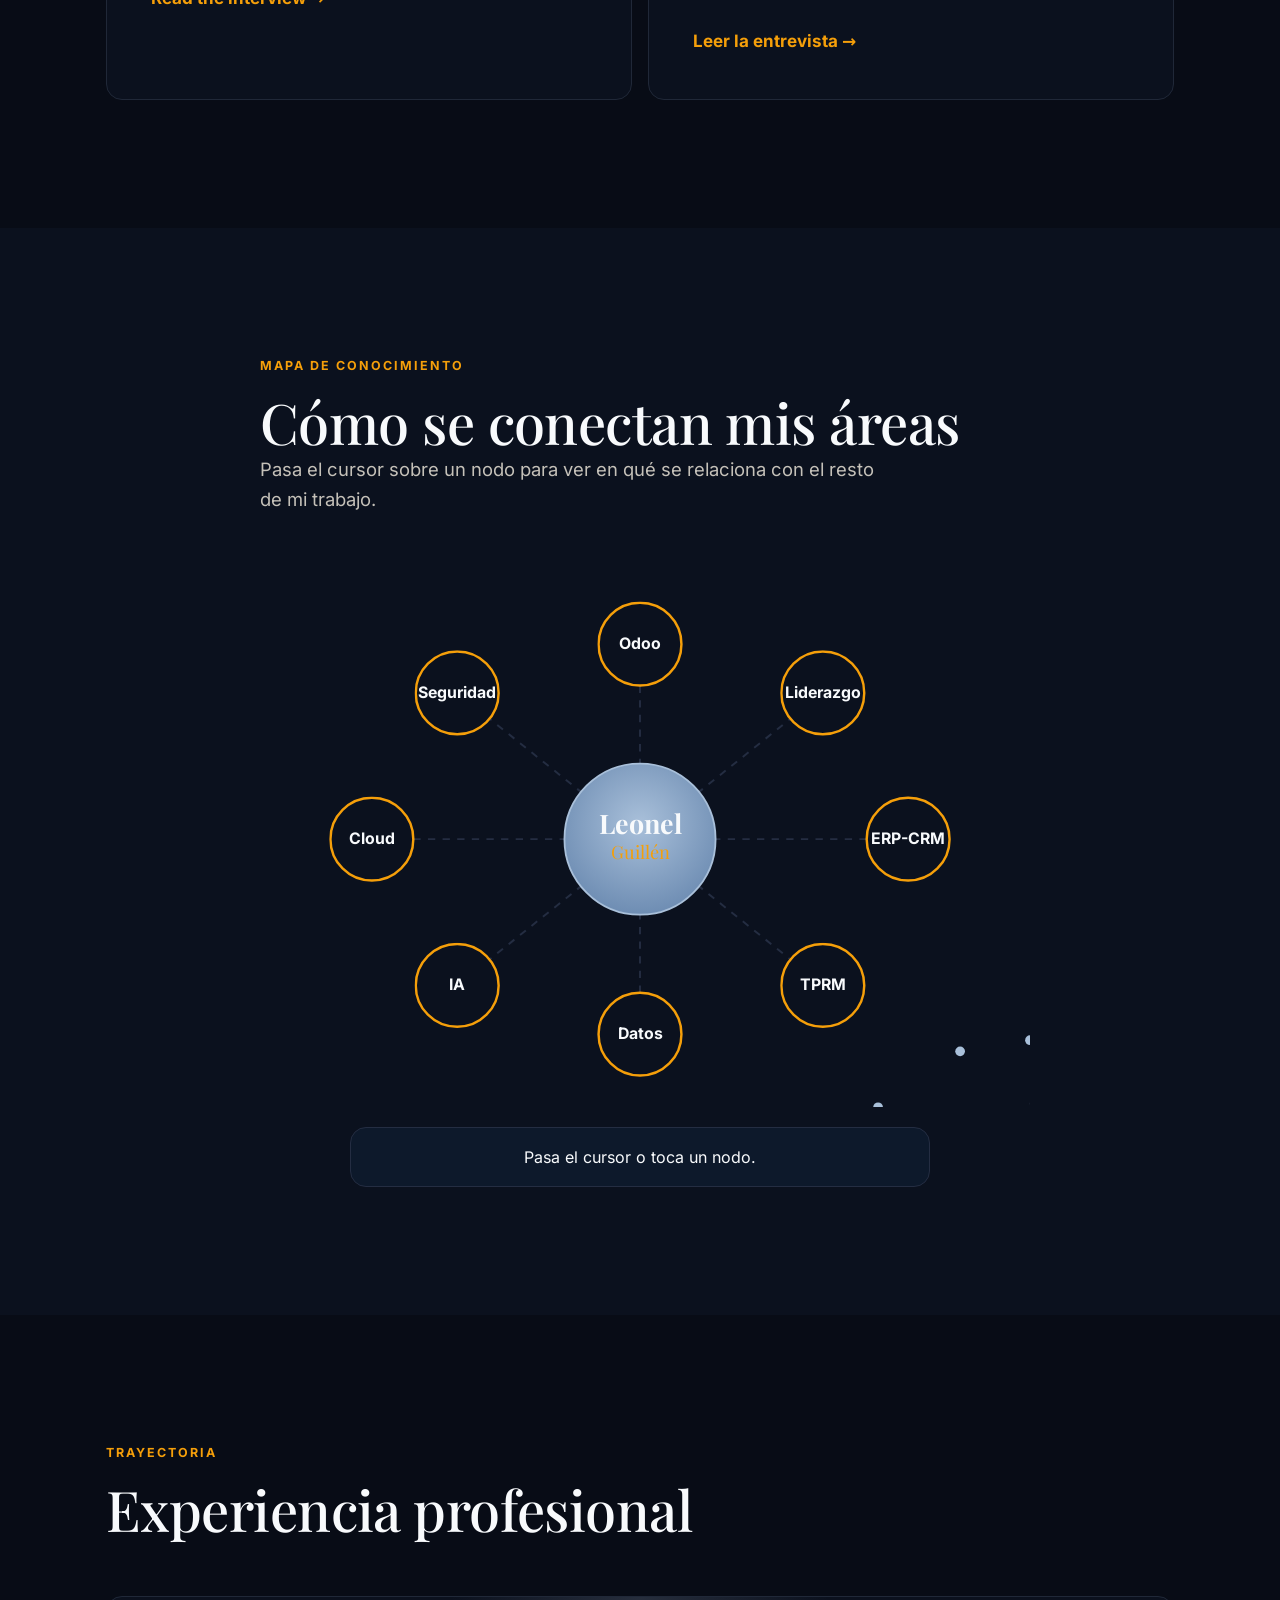
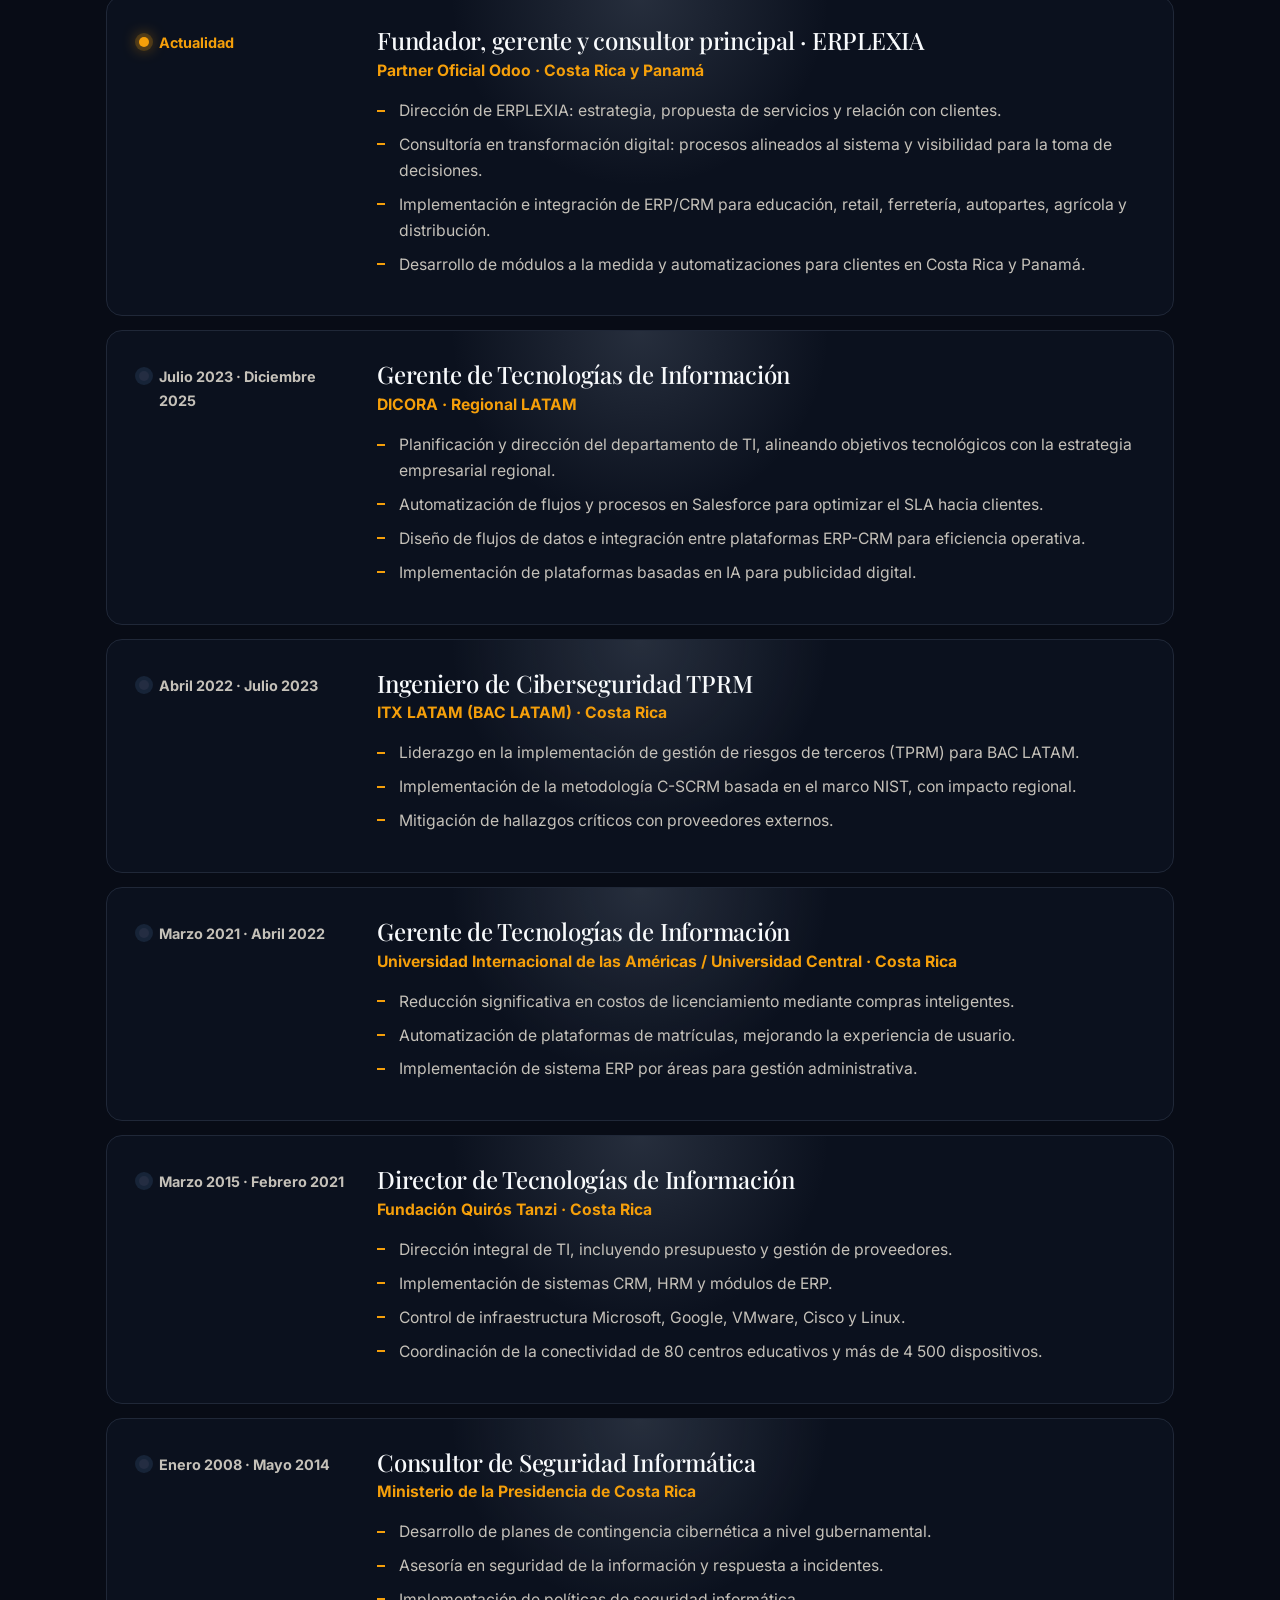
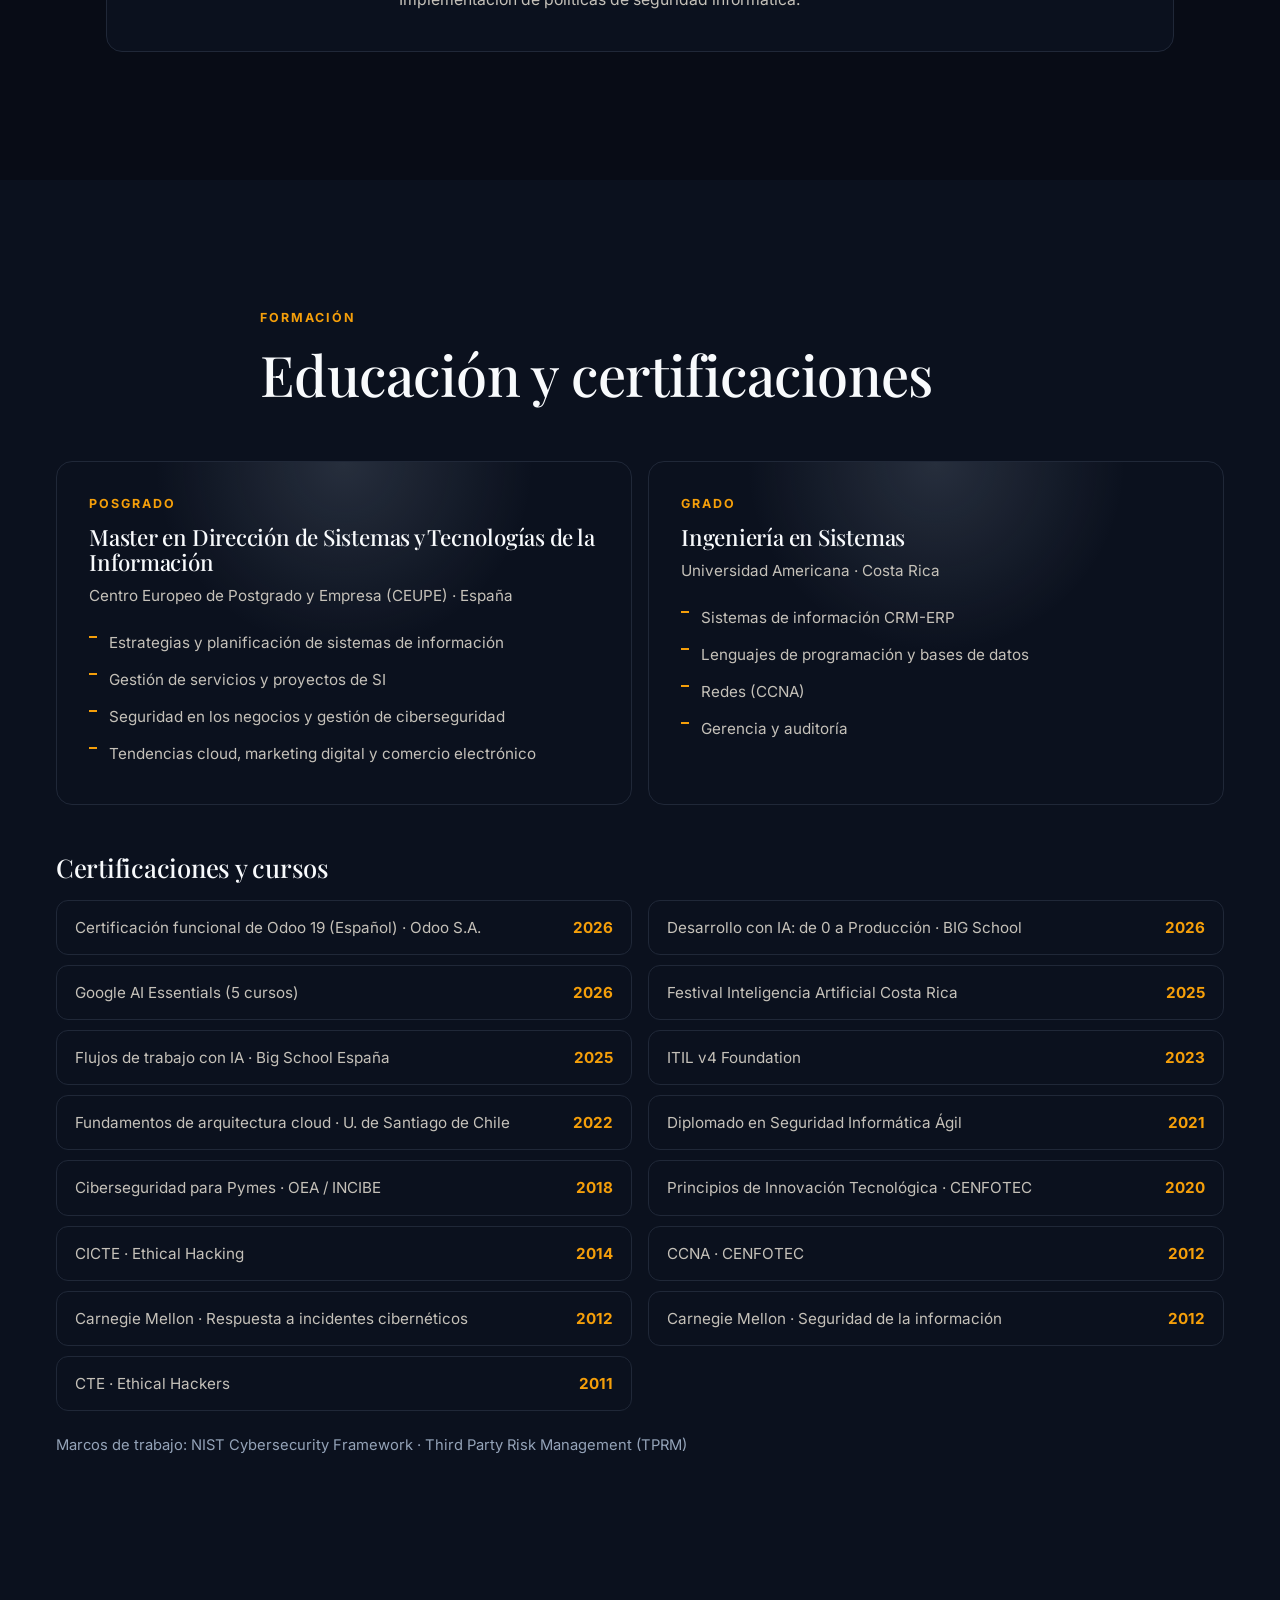
==== commit 8a8d5a23: "mejoras web" ====
--- a/index.html
+++ b/index.html
@@ -3,42 +3,48 @@
 <head>
   <meta charset="utf-8">
   <meta name="viewport" content="width=device-width, initial-scale=1">
-  <title>Leonel Guillén | IT Manager · Partner Oficial Odoo</title>
-  <meta name="description" content="Leonel Guillén Hernández: más de 17 años en transformación digital, implementación de ERP/CRM con Odoo, ciberseguridad y uso avanzado de IA. Cartago, Costa Rica.">
+  <title>Leonel Guillén | IT Manager · Transformación digital, ERP/CRM e IA</title>
+  <meta name="description" content="Gerente de TI con más de 17 años en transformación digital: ERP/CRM, integración de sistemas, ciberseguridad e IA aplicada. Fundador de ERPLEXIA. Costa Rica.">
   <meta name="author" content="Leonel Guillén Hernández">
   <link rel="canonical" href="https://leoguillen.com/">
   <meta property="og:type" content="website">
-  <meta property="og:title" content="Leonel Guillén | IT Manager">
-  <meta property="og:description" content="Transformación digital, ERP/CRM con Odoo, ciberseguridad e IA aplicada.">
+  <meta property="og:title" content="Leonel Guillén | IT Manager · Transformación digital, ERP/CRM e IA">
+  <meta property="og:site_name" content="Leonel Guillén">
+  <meta property="og:locale" content="es_CR">
+  <meta property="og:description" content="Gerente de TI: transformación digital, ERP/CRM, integración de sistemas, ciberseguridad e IA aplicada. Fundador de ERPLEXIA.">
   <meta property="og:url" content="https://leoguillen.com/">
   <meta property="og:image" content="https://leoguillen.com/assets/leonel-guillen.jpg">
+  <meta property="og:image:width" content="896">
+  <meta property="og:image:height" content="1088">
+  <meta property="og:image:alt" content="Retrato de Leonel Guillén Hernández">
+  <meta name="twitter:card" content="summary_large_image">
   <meta name="theme-color" content="#080C16">
-  <link rel="preconnect" href="https://fonts.googleapis.com">
-  <link rel="preconnect" href="https://fonts.gstatic.com" crossorigin>
-  <link href="https://fonts.googleapis.com/css2?family=Playfair+Display:wght@500;600;700&family=Inter:wght@400;500;600;700&display=swap" rel="stylesheet">
+  <link rel="preload" href="fonts/inter-latin-wght-normal.woff2" as="font" type="font/woff2" crossorigin>
+  <link rel="preload" href="fonts/playfair-display-latin-wght-normal.woff2" as="font" type="font/woff2" crossorigin>
   <link rel="icon" href="favicon.svg" type="image/svg+xml">
-  <link rel="stylesheet" href="styles.css">
+  <link rel="stylesheet" href="styles.min.css?v=b46412afcb">
   <script type="application/ld+json">
   {
     "@context": "https://schema.org",
     "@type": "Person",
     "name": "Leonel Guillén Hernández",
     "jobTitle": "Gerente de Tecnologías de Información (IT Manager)",
-    "description": "Ingeniero en Sistemas, Master en Dirección de Sistemas y TI. Partner Oficial Odoo, integrador ERP y AI Specialist.",
+    "description": "Ingeniero en Sistemas y Master en Dirección de Sistemas y TI. Gerente de TI, fundador de ERPLEXIA, Partner Oficial Odoo, integrador ERP y AI Specialist.",
     "email": "mailto:leo@leoguillen.com",
     "telephone": "+506 8997-3585",
     "address": { "@type": "PostalAddress", "addressLocality": "Cartago", "addressCountry": "CR" },
     "url": "https://leoguillen.com/",
     "sameAs": ["https://www.linkedin.com/in/leonelguillen/", "https://erplexia.com", "https://theciotimes.com/leonel-guillen-hernandez/"],
-    "knowsAbout": ["Odoo", "ERP", "CRM", "Ciberseguridad", "TPRM", "NIST", "Inteligencia Artificial"]
+    "knowsAbout": ["Gestión de TI", "Transformación digital", "ERP", "CRM", "Integración de sistemas", "RPA", "Ciberseguridad", "TPRM", "NIST", "Inteligencia Artificial", "Odoo"]
   }
   </script>
 </head>
 <body>
+<a class="skip-link" href="#contenido">Saltar al contenido</a>
 <div class="progress" aria-hidden="true"><span></span></div>
 
 <header class="site-header" id="top">
-  <a class="brand" href="#top" aria-label="Inicio">LG<span>.</span></a>
+  <a class="brand" href="#top" aria-label="LG. Leonel Guillén, ir al inicio">LG<span>.</span></a>
   <button class="nav-toggle" aria-expanded="false" aria-controls="nav" aria-label="Abrir menú">
     <span></span><span></span>
   </button>
@@ -48,13 +54,14 @@
     <a href="#tecnologia">Tecnología</a>
     <a href="#liderazgo">Liderazgo</a>
     <a href="#casos">Casos</a>
+    <a href="#prensa">Prensa</a>
     <a href="#experiencia">Experiencia</a>
     <a href="#formacion">Formación</a>
     <a href="#contacto" class="nav-cta">Contáctame</a>
   </nav>
 </header>
 
-<main>
+<main id="contenido" tabindex="-1">
 
   <!-- HERO -->
   <section class="hero">
@@ -65,16 +72,18 @@
       <h1>Leonel <em>Guillén</em></h1>
       <p class="lede">Ingeniero en Sistemas y Master en Dirección de Sistemas y TI. Más de 17 años en transformación digital, implementación de CRM/ERP y ciberseguridad.</p>
       <p class="rotator-line">Especialista en <span class="rotator" aria-live="off">
-        <span class="rot-word is-on">Odoo ERP</span>
+        <span class="rot-word is-on">Transformación digital</span>
         <span class="rot-word">Integración ERP-CRM</span>
         <span class="rot-word">Ciberseguridad y TPRM</span>
         <span class="rot-word">IA aplicada</span>
+        <span class="rot-word">Odoo ERP</span>
       </span></p>
 
       <ul class="badges" aria-label="Especialidades">
-        <li>Partner Oficial Odoo</li>
+        <li>Fundador de ERPLEXIA</li>
         <li>Integrador ERP</li>
         <li>AI Specialist</li>
+        <li>Partner Oficial Odoo</li>
         <li>Certificado funcional Odoo 19</li>
       </ul>
 
@@ -84,13 +93,17 @@
       </div>
 
       <p class="signature">“Registrar es contabilidad. Decidir es gestión.”</p>
-      <p class="meta">Fundador de ERPLEXIA · Cartago, Costa Rica</p>
+      <p class="meta">Cartago, Costa Rica · Proyectos en Costa Rica y Panamá</p>
       </div>
 
       <figure class="hero-photo">
-        <img src="assets/leonel-guillen.jpg" width="896" height="1088"
-             alt="Retrato de Leonel Guillén Hernández, IT Manager, en una oficina luminosa"
-             fetchpriority="high">
+        <picture>
+          <source type="image/avif" srcset="assets/leonel-guillen-330.avif 330w, assets/leonel-guillen-460.avif 460w, assets/leonel-guillen-660.avif 660w" sizes="(max-width: 900px) 230px, 330px">
+          <source type="image/webp" srcset="assets/leonel-guillen-330.webp 330w, assets/leonel-guillen-460.webp 460w, assets/leonel-guillen-660.webp 660w" sizes="(max-width: 900px) 230px, 330px">
+          <img src="assets/leonel-guillen-660.jpg" width="660" height="801"
+               alt="Retrato de Leonel Guillén Hernández, IT Manager, en una oficina luminosa"
+               fetchpriority="high">
+        </picture>
       </figure>
     </div>
     <a class="scroll-hint" href="#sobre" aria-label="Desplazarse a Sobre mí">Desplazarse</a>
@@ -704,6 +717,20 @@
 
     <ol class="timeline">
       <li class="job current spot">
+        <div class="job-date">Actualidad</div>
+        <div class="job-body">
+          <h3>Fundador, gerente y consultor principal · ERPLEXIA</h3>
+          <p class="org">Partner Oficial Odoo · Costa Rica y Panamá</p>
+          <ul>
+            <li>Dirección de ERPLEXIA: estrategia, propuesta de servicios y relación con clientes.</li>
+            <li>Consultoría en transformación digital: procesos alineados al sistema y visibilidad para la toma de decisiones.</li>
+            <li>Implementación e integración de ERP/CRM para educación, retail, ferretería, autopartes, agrícola y distribución.</li>
+            <li>Desarrollo de módulos a la medida y automatizaciones para clientes en Costa Rica y Panamá.</li>
+          </ul>
+        </div>
+      </li>
+
+      <li class="job spot">
         <div class="job-date">Julio 2023 · Diciembre 2025</div>
         <div class="job-body">
           <h3>Gerente de Tecnologías de Información</h3>
@@ -713,20 +740,6 @@
             <li>Automatización de flujos y procesos en Salesforce para optimizar el SLA hacia clientes.</li>
             <li>Diseño de flujos de datos e integración entre plataformas ERP-CRM para eficiencia operativa.</li>
             <li>Implementación de plataformas basadas en IA para publicidad digital.</li>
-          </ul>
-        </div>
-      </li>
-
-      <li class="job current spot">
-        <div class="job-date">Activo</div>
-        <div class="job-body">
-          <h3>Integrador de soluciones ERP · Partner Oficial Odoo</h3>
-          <p class="org">Costa Rica · LATAM</p>
-          <ul>
-            <li>Implementación de soluciones ERP para el sector educación.</li>
-            <li>Integración de sistemas para empresas de retail y ferretería.</li>
-            <li>Soluciones ERP para autopartes y distribución.</li>
-            <li>Consultoría y acompañamiento en transformación digital.</li>
           </ul>
         </div>
       </li>
@@ -894,6 +907,6 @@
   <p><a href="#top">leoguillen.com</a></p>
 </footer>
 
-<script src="script.js" defer></script>
+<script src="script.min.js?v=373a06ad3b" defer></script>
 </body>
 </html>
--- a/styles.min.css
+++ b/styles.min.css
@@ -0,0 +1 @@
+@font-face{font-family:Inter;font-style:normal;font-weight:100 900;font-display:swap;src:url(fonts/inter-latin-wght-normal.woff2)format("woff2");unicode-range:U+??,U+131,U+152-153,U+2BB-2BC,U+2C6,U+2DA,U+2DC,U+304,U+308,U+329,U+2000-206F,U+20AC,U+2122,U+2191,U+2193,U+2212,U+2215,U+FEFF,U+FFFD}@font-face{font-family:Playfair Display;font-style:normal;font-weight:400 900;font-display:swap;src:url(fonts/playfair-display-latin-wght-normal.woff2)format("woff2");unicode-range:U+??,U+131,U+152-153,U+2BB-2BC,U+2C6,U+2DA,U+2DC,U+304,U+308,U+329,U+2000-206F,U+20AC,U+2122,U+2191,U+2193,U+2212,U+2215,U+FEFF,U+FFFD}@font-face{font-family:Playfair Display;font-style:italic;font-weight:400 900;font-display:swap;src:url(fonts/playfair-display-latin-wght-italic.woff2)format("woff2");unicode-range:U+??,U+131,U+152-153,U+2BB-2BC,U+2C6,U+2DA,U+2DC,U+304,U+308,U+329,U+2000-206F,U+20AC,U+2122,U+2191,U+2193,U+2212,U+2215,U+FEFF,U+FFFD}:root{--bg:#080c16;--bg-2:#0b111e;--surface:#0b111e;--surface-2:#191f2e;--tinta:#080c16;--line:#202838;--line-strong:#242d42;--text:#f8fafc;--text-2:#c5c1b9;--muted:#94a3b8;--cobalto:#f59f0a;--cobalto-2:#f59f0a;--cian:#f59f0a;--white:#f8fafc;--on-accent:#080c16;--radius:16px;--serif:"Playfair Display", Georgia, serif;--sans:"Inter", system-ui, -apple-system, "Segoe UI", sans-serif}*,:before,:after{box-sizing:border-box}html{scroll-behavior:smooth;background:var(--bg);scroll-padding-top:84px}body{font-family:var(--sans);color:var(--text);background:var(--bg);-webkit-font-smoothing:antialiased;margin:0;font-size:17px;line-height:1.65;overflow-x:hidden}a{color:inherit}.skip-link{z-index:200;background:var(--cobalto);color:var(--on-accent);border-radius:10px;padding:10px 16px;font-weight:700;text-decoration:none;transition:top .2s;position:absolute;top:-60px;left:16px}.skip-link:focus{top:12px}main:focus{outline:none}h1,h2,h3{font-family:var(--serif);letter-spacing:-.01em;margin:0;font-weight:500;line-height:1.12}p{margin:0 0 1em}ul,ol{margin:0;padding:0}:focus-visible{outline:3px solid var(--cian);outline-offset:3px;border-radius:6px}::selection{background:var(--cobalto);color:var(--on-accent)}.progress{z-index:80;height:3px;position:fixed;top:0;left:0;right:0}.progress span{transform-origin:0;background:linear-gradient(90deg, var(--cobalto-2), var(--cian));width:100%;height:100%;display:block;transform:scaleX(0);box-shadow:0 0 12px #f59f0a99}.site-header{z-index:70;-webkit-backdrop-filter:blur(16px)saturate(160%);background:#070e1a99;border-bottom:1px solid #0000;justify-content:space-between;align-items:center;padding:14px clamp(20px,5vw,56px);transition:border-color .3s,background .3s;display:flex;position:sticky;top:0}.site-header.scrolled{border-bottom-color:var(--line);background:#070e1ad9}.brand{font-family:var(--serif);letter-spacing:-.02em;color:var(--white);font-size:1.5rem;font-weight:700;text-decoration:none}.brand span{color:var(--cian)}.site-nav{align-items:center;gap:26px;display:flex}.site-nav a{color:var(--text-2);font-size:.95rem;text-decoration:none;transition:color .2s}.site-nav a:hover{color:var(--white)}.site-nav .nav-cta{color:var(--on-accent);background:var(--cobalto);border-radius:999px;padding:9px 18px;box-shadow:0 6px 18px -8px #f59f0ae6}.site-nav .nav-cta:hover{color:var(--white);background:#d98a06}.nav-toggle{cursor:pointer;background:0 0;border:0;width:44px;height:44px;padding:8px;display:none;position:relative}.nav-toggle span{background:var(--text);height:2px;transition:transform .25s,opacity .25s;position:absolute;left:10px;right:10px}.nav-toggle span:first-child{top:16px}.nav-toggle span:nth-child(2){top:26px}.nav-toggle[aria-expanded=true] span:first-child{transform:translateY(5px)rotate(45deg)}.nav-toggle[aria-expanded=true] span:nth-child(2){transform:translateY(-5px)rotate(-45deg)}.eyebrow{letter-spacing:.16em;text-transform:uppercase;color:var(--cian);margin-bottom:14px;font-size:.78rem;font-weight:700}.section{max-width:1180px;margin:0 auto;padding:clamp(80px,10vw,136px) clamp(20px,5vw,56px);position:relative}.section-alt{background:var(--bg-2);max-width:none}.section-alt>*{max-width:1180px;margin-left:auto;margin-right:auto}.section-head{max-width:760px;margin-bottom:56px}.section-head h2{color:var(--white);font-size:clamp(2.1rem,1.4rem + 3.2vw,3.5rem)}.lede{color:var(--text-2);max-width:640px;font-size:1.15rem}.btn{border:1.5px solid #0000;border-radius:999px;justify-content:center;align-items:center;gap:8px;padding:14px 26px;font-size:.97rem;font-weight:700;text-decoration:none;transition:transform .2s,background .2s,border-color .2s,color .2s;display:inline-flex}.btn:hover{transform:translateY(-2px)}.btn-primary{background:var(--cobalto);color:var(--on-accent);box-shadow:0 14px 30px -14px #f59f0ae6}.btn-primary:hover{background:#d98a06}.btn-ghost{color:var(--text);border-color:var(--line-strong);background:0 0}.btn-ghost:hover{border-color:var(--cian);color:var(--cian)}.spot{isolation:isolate;background:radial-gradient(420px circle at var(--mx,50%) var(--my,0%), #94a3b833, transparent 45%), var(--surface);border:1px solid var(--line);transition:border-color .3s,transform .3s,box-shadow .3s;position:relative;overflow:hidden}.spot:before{content:"";border-radius:inherit;z-index:-1;background:radial-gradient(260px circle at var(--mx,50%) var(--my,0%), var(--cian), transparent 70%);-webkit-mask-composite:xor;opacity:0;padding:1px;transition:opacity .3s;position:absolute;inset:0;-webkit-mask-image:linear-gradient(#000 0 0),linear-gradient(#000 0 0);-webkit-mask-position:0 0,0 0;-webkit-mask-size:auto,auto;-webkit-mask-repeat:repeat,repeat;-webkit-mask-clip:content-box,border-box;-webkit-mask-origin:content-box,border-box;-webkit-mask-composite:xor;mask-composite:exclude;-webkit-mask-source-type:auto,auto;mask-mode:match-source,match-source}.spot:hover{border-color:#0000;transform:translateY(-4px);box-shadow:0 24px 50px -28px #000c}.spot:hover:before{opacity:1}.hero{align-items:center;min-height:calc(100vh - 62px);padding:72px clamp(20px,5vw,56px) 110px;display:flex;position:relative;overflow:hidden}.aurora{pointer-events:none;z-index:0;height:120%;position:absolute;inset:-20% -10% auto}.aurora i{filter:blur(90px);opacity:.55;will-change:transform;border-radius:50%;animation:16s ease-in-out infinite alternate drift;position:absolute}.aurora i:first-child{background:#475569;width:520px;height:520px;top:0;left:8%}.aurora i:nth-child(2){opacity:.45;background:#64748b;width:420px;height:420px;animation-delay:-6s;top:20%;right:4%}.aurora i:nth-child(3){opacity:.4;background:#475569;width:360px;height:360px;animation-delay:-11s;bottom:0;left:40%}@keyframes drift{0%{transform:translate(0)scale(1)}to{transform:translate(60px,-40px)scale(1.12)}}.hero:after{content:"";pointer-events:none;z-index:0;background-image:linear-gradient(#94a3b81c 1px,#0000 1px),linear-gradient(90deg,#94a3b81c 1px,#0000 1px);background-size:56px 56px;animation:22s linear infinite gridDrift;position:absolute;inset:0;-webkit-mask-image:radial-gradient(at 60% 40%,#000 0%,#0000 72%);mask-image:radial-gradient(at 60% 40%,#000 0%,#0000 72%)}@keyframes gridDrift{to{background-position:56px 56px}}.hero-inner{z-index:1;width:100%;max-width:1180px;margin:0 auto;position:relative}.hero-grid{grid-template-columns:minmax(0,1.25fr) minmax(0,.85fr);align-items:center;gap:clamp(32px,6vw,80px);display:grid}.hero h1{letter-spacing:-.035em;color:var(--white);margin-bottom:24px;font-size:clamp(3.2rem,9vw,7rem);font-weight:700}.hero h1 em{color:var(--cian);font-style:italic;font-weight:500}.hero .lede{margin-bottom:28px}.hero .eyebrow{letter-spacing:.12em;background:#f59f0a1a;border:1px solid #f59f0a4d;border-radius:999px;padding:8px 14px;display:inline-block}.rotator-line{color:var(--text);margin-bottom:26px;font-size:1.2rem;font-weight:600}.rotator{color:var(--cian);vertical-align:bottom;min-width:14ch;font-weight:700;display:inline-grid}.rot-word{opacity:0;white-space:nowrap;grid-area:1/1;transition:opacity .5s,transform .5s;transform:translateY(12px)}.rot-word.is-on{opacity:1;transform:none}.rot-word.is-out{opacity:0;transform:translateY(-12px)}.badges{flex-wrap:wrap;gap:10px;margin:0 0 32px;padding:0;list-style:none;display:flex}.badges li{color:var(--text);border:1px solid var(--line-strong);-webkit-backdrop-filter:blur(8px);backdrop-filter:blur(8px);background:#101f35b3;border-radius:999px;padding:8px 15px;font-size:.9rem;font-weight:600}.hero-actions{flex-wrap:wrap;gap:12px;margin-bottom:28px;display:flex}.hero .meta{color:var(--muted);margin:0;font-size:.95rem}.hero-photo{perspective:900px;justify-self:end;width:100%;max-width:330px;margin:0;position:relative}.hero-photo:before{content:"";background:linear-gradient(135deg, var(--cobalto), var(--cian));z-index:0;opacity:.9;border-radius:26px;position:absolute;inset:18px -18px -18px 18px}.hero-photo img{z-index:1;border:1px solid var(--line-strong);aspect-ratio:896/1088;object-fit:cover;width:100%;height:auto;transform:rotateX(var(--rx,0deg)) rotateY(var(--ry,0deg));transform-style:preserve-3d;border-radius:26px;transition:transform .35s;display:block;position:relative;box-shadow:0 40px 80px -36px #000000e6}.scroll-hint{z-index:1;letter-spacing:.16em;text-transform:uppercase;color:var(--muted);font-size:.75rem;text-decoration:none;position:absolute;bottom:26px;left:50%;transform:translate(-50%)}.scroll-hint:after{content:"";background:linear-gradient(var(--cian), transparent);width:1px;height:36px;margin:10px auto 0;display:block}.marquee{border-top:1px solid var(--line);border-bottom:1px solid var(--line);background:var(--bg-2);padding:22px 0;position:relative;overflow:hidden;-webkit-mask-image:linear-gradient(90deg,#0000,#000 10% 90%,#0000);mask-image:linear-gradient(90deg,#0000,#000 10% 90%,#0000)}.marquee .track{width:max-content;animation:38s linear infinite marquee;display:flex}.marquee span{font-family:var(--serif);color:var(--text-2);white-space:nowrap;align-items:center;gap:28px;padding:0 28px;font-size:1.6rem;font-weight:500;display:inline-flex}.marquee span:after{content:"◆";color:var(--cian);font-size:.7rem}@keyframes marquee{to{transform:translate(-50%)}}.marquee:hover .track{animation-play-state:paused}.stats{z-index:2;margin-top:-40px;padding:0 clamp(20px,5vw,56px);position:relative}.stats-inner{grid-template-columns:repeat(4,minmax(0,1fr));gap:16px;max-width:1180px;margin:0 auto;display:grid}.stat{border-radius:var(--radius);flex-direction:column;gap:6px;padding:26px 24px;display:flex}.stat b{font-family:var(--serif);color:var(--white);letter-spacing:-.02em;font-size:clamp(2.2rem,4vw,3.1rem);font-weight:700;line-height:1}.stat span:last-child{color:var(--text-2);font-size:.92rem}.about-grid{grid-template-columns:1.2fr 1fr;align-items:start;gap:clamp(32px,6vw,88px);display:grid}.prose p{color:var(--text-2);font-size:1.12rem}.prose p:first-child:first-letter{font-family:var(--serif);float:left;color:var(--cian);padding:6px 12px 0 0;font-size:4.2rem;font-weight:700;line-height:.9}.framework{border-radius:var(--radius);background:var(--surface);border:1px solid var(--line);padding:26px 28px}.fw-title{letter-spacing:.16em;text-transform:uppercase;color:var(--cian);margin:0 0 8px;font-size:.78rem;font-weight:700}.fw-list{margin:0;padding:0;list-style:none}.fw-list li{border-bottom:1px solid var(--line);grid-template-columns:58px 1fr;align-items:start;gap:14px;padding:18px 0;transition:padding .3s;display:grid}.fw-list li:last-child{border-bottom:0}.fw-list li:hover{padding-left:8px}.fw-n{font-family:var(--serif);color:var(--cobalto-2);font-size:1.7rem;font-weight:500;line-height:1}.fw-list h3{color:var(--white);margin:0 0 4px;font-size:1.32rem}.fw-list p{color:var(--text-2);margin:0;font-size:.97rem;line-height:1.55}.skills{grid-template-columns:repeat(3,minmax(0,1fr));grid-auto-flow:dense;gap:16px;display:grid}.skill-card{border-radius:var(--radius);padding:28px 28px 24px}.skills .skill-card:first-child,.skills .skill-card:nth-child(4){grid-column:span 2}.skills .skill-card:first-child{background:radial-gradient(520px circle at var(--mx,50%) var(--my,0%), #94a3b829, transparent 45%), linear-gradient(145deg, #0b111e, var(--surface))}.skills .skill-card:nth-child(4){background:radial-gradient(520px circle at var(--mx,50%) var(--my,0%), #94a3b838, transparent 45%), linear-gradient(145deg, #1e293b, #080c16)}.skill-card h3{color:var(--white);margin-bottom:14px;font-size:1.32rem}.skill-card ul{list-style:none}.skill-card li{color:var(--text-2);border-top:1px dashed var(--line-strong);padding:7px 0;font-size:.95rem}.skill-card li:first-child{border-top:0}.stack{margin-top:44px}.stack ul{flex-wrap:wrap;gap:10px;padding:0;list-style:none;display:flex}.stack li{color:var(--text);background:var(--surface);border:1px solid var(--line-strong);border-radius:999px;padding:9px 16px;font-size:.92rem;font-weight:700;transition:border-color .2s,color .2s,transform .2s}.stack li:hover{border-color:var(--cian);color:var(--cian);transform:translateY(-2px)}.tech-grid{grid-template-columns:repeat(auto-fit,minmax(290px,1fr));gap:16px;display:grid}.tech-card{border-radius:var(--radius);flex-direction:column;display:flex}.tech-visual{aspect-ratio:16/10;border-radius:calc(var(--radius) - 2px) calc(var(--radius) - 2px) 0 0;color:var(--text);border-bottom:1px solid var(--line);background:radial-gradient(120% 90% at 50% 0,#191f2e 0%,#080c16 75%);place-items:center;margin:0;display:grid}.tech-visual svg{width:100%;height:100%}.tech-card figcaption{padding:22px 24px 26px}.tech-card h3{color:var(--white);margin-bottom:6px;font-size:1.3rem}.tech-card p{color:var(--text-2);margin:0;font-size:.95rem}.t-node{fill:#0b111e;stroke:#94a3b8;stroke-width:1.5px}.t-node-main{fill:var(--cobalto);stroke:var(--cian);stroke-width:2px}.t-label{fill:var(--text);font:700 14px var(--sans)}.t-label-main{fill:var(--white);font-size:17px}.t-line path{stroke:#94a3b8}.t-ring{transform-origin:160px 100px;transform-box:view-box;animation:2.8s ease-out infinite ring}.t-ring-2{animation-delay:1.4s}@keyframes ring{0%{opacity:.9;transform:scale(.7)}to{opacity:0;transform:scale(2.1)}}.t-check{stroke-dasharray:60;stroke-dashoffset:60px;animation:1.8s ease-in-out infinite forwards draw}@keyframes draw{0%,20%{stroke-dashoffset:60px}60%,to{stroke-dashoffset:0}}.t-synapse line{stroke-dasharray:200;animation:2.4s linear infinite fire}@keyframes fire{0%{stroke-dashoffset:200px}to{stroke-dashoffset:0}}.t-node-dot{transform-box:fill-box;transform-origin:50%;animation:2.4s ease-in-out infinite glow}@keyframes glow{0%,to{opacity:.55}50%{opacity:1}}.t-packet{animation:2.4s ease-in-out infinite packet}.t-packet-2{animation-delay:1.2s}@keyframes packet{0%{opacity:0;transform:translate(0)}15%,85%{opacity:1}to{opacity:0;transform:translate(72px)}}.t-stack rect{animation:3s ease-in-out infinite blink}.t-stack rect:nth-child(2){animation-delay:.4s}.t-stack rect:nth-child(3){animation-delay:.8s}@keyframes blink{0%,to{opacity:.6}50%{opacity:1}}.t-term{fill:var(--text);font:500 12.5px ui-monospace,SFMono-Regular,Menlo,Consolas,monospace}.t-term-dim{fill:var(--text-2)}.t-cursor{animation:1s steps(2,start) infinite caret}@keyframes caret{to{visibility:hidden}}.t-bar{transform-box:fill-box;transform-origin:bottom;animation:.9s cubic-bezier(.2,.7,.2,1) infinite alternate both grow;animation-delay:var(--d)}@keyframes grow{0%{transform:scaleY(.15)}to{transform:scaleY(1)}}.t-trend{stroke-dasharray:260;animation:3.2s ease-in-out infinite alternate trend}@keyframes trend{0%{stroke-dashoffset:260px}to{stroke-dashoffset:0}}.flow{position:relative}.flow-line{background:repeating-linear-gradient(90deg, var(--line-strong) 0 10px, transparent 10px 18px);height:2px;position:absolute;top:46px;left:6%;right:6%}.flow-dot{will-change:transform;height:12px;animation:4.5s cubic-bezier(.5,0,.5,1) infinite travel;position:absolute;top:-5px;left:0;right:0}.flow-dot:after{content:"";background:var(--cian);width:12px;height:12px;box-shadow:0 0 0 6px #f59f0a2e, 0 0 20px var(--cian);border-radius:50%;position:absolute;top:0;right:0}@keyframes travel{0%{opacity:0;transform:translate(calc(12px - 100%))}8%{opacity:1}92%{opacity:1}to{opacity:0;transform:translate(0)}}.flow-steps{grid-template-columns:repeat(6,minmax(0,1fr));gap:16px;list-style:none;display:grid;position:relative}.flow-steps>.flow-step{grid-column:span 2}.flow-steps>.flow-step:nth-child(4){grid-column:2/span 2}.flow-step{border-radius:var(--radius);z-index:1;opacity:0;transition:opacity .6s,transform .6s,border-color .3s,box-shadow .3s,background .3s;transition-delay:calc(var(--i) * .14s);padding:26px 24px 24px;position:relative;transform:translateY(24px)}.reveal.in .flow-step{opacity:1;transform:none}.flow-num{background:var(--bg);width:46px;height:46px;color:var(--cian);border:1px solid var(--cian);border-radius:50%;place-items:center;margin-bottom:16px;font-size:.9rem;font-weight:700;transition:background .3s,color .3s;display:inline-grid}.flow-step:hover .flow-num{background:var(--cian);color:var(--bg)}.flow-step h3{color:var(--white);margin-bottom:8px;font-size:1.3rem}.flow-step p{color:var(--text-2);margin:0;font-size:.95rem}.kg-wrap{max-width:780px;margin:0 auto;position:relative}.kg{width:100%;height:auto;color:var(--line-strong);display:block}.kg-links path{stroke:#242d42;stroke-dasharray:6 6;animation:1.4s linear infinite dashFlow}@keyframes dashFlow{to{stroke-dashoffset:-24px}}.kg-core text{font-family:var(--serif);fill:var(--white)}.kg-core-t{font-size:22px;font-weight:700}.kg-core-s{font-size:15px;fill:var(--cian)!important}.kg-ring{transform-origin:320px 220px;transform-box:view-box;animation:2.8s ease-out infinite pulseRing}@keyframes pulseRing{0%{opacity:.9;transform:scale(1)}to{opacity:0;transform:scale(1.5)}}.kg-node{cursor:pointer;opacity:0;outline:none;animation:.6s forwards nodeIn}.kg-node:first-of-type{animation-delay:.1s}.kg-node:nth-of-type(2){animation-delay:.2s}.kg-node:nth-of-type(3){animation-delay:.3s}.kg-node:nth-of-type(4){animation-delay:.4s}.kg-node:nth-of-type(5){animation-delay:.5s}.kg-node:nth-of-type(6){animation-delay:.6s}.kg-node:nth-of-type(7){animation-delay:.7s}.kg-node:nth-of-type(8){animation-delay:.8s}@keyframes nodeIn{0%{opacity:0}to{opacity:1}}.kg-node circle{fill:var(--surface);stroke:var(--cobalto-2);stroke-width:2px;transform-box:fill-box;transform-origin:50%;transition:fill .25s,transform .25s,stroke .25s}.kg-node text{font-family:var(--sans);fill:var(--text);pointer-events:none;font-size:13px;font-weight:700}.kg-node:hover circle,.kg-node.active circle{fill:var(--cobalto);stroke:var(--cian);transform:scale(1.12)}.kg-node:focus-visible circle{fill:var(--cobalto);stroke:var(--cian);transform:scale(1.12)}.kg-node:hover text,.kg-node.active text{fill:var(--on-accent)}.kg-node:focus-visible text{fill:var(--on-accent)}.kg-node:focus-visible circle{stroke-width:3px}.kg-info{text-align:center;max-width:580px;min-height:3.2em;color:var(--text);border-radius:var(--radius);border:1px solid var(--line-strong);-webkit-backdrop-filter:blur(14px)saturate(140%);background:#101f3599;margin:20px auto 0;padding:16px 20px;font-size:1rem}.timeline{gap:14px;list-style:none;display:grid}.job{border-radius:var(--radius);grid-template-columns:210px 1fr;gap:28px;padding:30px 32px;display:grid}.job-date{color:var(--text-2);align-items:flex-start;gap:10px;padding-top:4px;font-size:.9rem;font-weight:700;display:flex}.job-date:before{content:"";background:var(--line-strong);border-radius:50%;flex:none;width:10px;height:10px;margin-top:6px;box-shadow:0 0 0 4px #2f486959}.job.current .job-date{color:var(--cian)}.job.current .job-date:before{background:var(--cian);box-shadow:0 0 0 4px #f59f0a33, 0 0 16px var(--cian)}.job h3{color:var(--white);margin-bottom:4px;font-size:1.5rem}.job .org{color:var(--cobalto-2);margin-bottom:14px;font-size:.98rem;font-weight:700}.job ul{list-style:none}.job li{color:var(--text-2);margin-bottom:8px;padding-left:22px;font-size:.98rem;position:relative}.job li:before{content:"";background:var(--cian);width:8px;height:2px;position:absolute;top:.72em;left:0}.edu-grid{grid-template-columns:repeat(auto-fit,minmax(300px,1fr));gap:16px;display:grid}.edu-card{border-radius:var(--radius);padding:32px}.edu-card .eyebrow{margin-bottom:10px}.edu-card h3{color:var(--white);margin-bottom:8px;font-size:1.4rem}.edu-card .org{color:var(--text-2);margin-bottom:16px;font-size:.95rem}.edu-card ul{list-style:none}.edu-card li{color:var(--text-2);padding:6px 0 6px 20px;font-size:.95rem;position:relative}.edu-card li:before{content:"";background:var(--cian);width:8px;height:2px;position:absolute;top:12px;left:0}.certs{margin-top:48px}.certs h3{color:var(--white);margin-bottom:18px;font-size:1.6rem}.certs ul{grid-template-columns:repeat(2,minmax(0,1fr));gap:10px 16px;list-style:none;display:grid}.certs li{background:var(--surface);border:1px solid var(--line);color:var(--text-2);border-radius:12px;justify-content:space-between;align-items:center;gap:16px;padding:14px 18px;font-size:.95rem;transition:border-color .25s,transform .25s;display:flex}.certs li:hover{border-color:var(--cian);transform:translate(4px)}.certs li b{color:var(--cian);white-space:nowrap;font-weight:700}.frameworks{color:var(--muted);margin-top:22px;font-size:.92rem}.contact-inner{max-width:820px}.contact h2{color:var(--white);font-size:clamp(2.1rem,1.4rem + 3.2vw,3.5rem)}.contact .lede{margin-bottom:40px}.contact-grid{grid-template-columns:repeat(auto-fit,minmax(210px,1fr));gap:14px;margin-bottom:34px;display:grid}.contact-item{border-radius:var(--radius);flex-direction:column;gap:6px;padding:22px 24px;text-decoration:none;display:flex}.contact-item .label{letter-spacing:.14em;text-transform:uppercase;color:var(--cian);font-size:.75rem;font-weight:700}.contact-item .value{color:var(--white);word-break:break-word;font-weight:700}.venture{max-width:none;padding:0 clamp(20px,5vw,56px) clamp(80px,10vw,120px)}.venture-inner{border:1px solid var(--line-strong);background:linear-gradient(135deg,#1e293b 0%,#080c16 60%,#0b111e 100%);border-radius:24px;flex-wrap:wrap;justify-content:space-between;align-items:center;gap:28px;max-width:1180px;margin:0 auto;padding:clamp(32px,5vw,56px);display:flex;position:relative;overflow:hidden}.venture-inner:after{content:"";pointer-events:none;background:radial-gradient(circle,#94a3b859,#0000 70%);border-radius:50%;width:360px;height:360px;position:absolute;top:-140px;right:-120px}.venture .eyebrow{color:var(--cian)}.venture h2{color:var(--white);margin-bottom:8px;font-size:clamp(2rem,4vw,2.8rem)}.venture p{color:var(--text-2);max-width:560px;margin:0}.venture .btn-ghost{color:var(--white);border-color:#fff6}.venture .btn-ghost:hover{border-color:var(--cian);color:var(--cian)}.site-footer{color:var(--muted);border-top:1px solid var(--line);flex-wrap:wrap;justify-content:space-between;gap:8px;padding:28px clamp(20px,5vw,56px);font-size:.9rem;display:flex}.site-footer p{margin:0}.site-footer a{color:var(--text-2);font-weight:700;text-decoration:none}.site-footer a:hover{color:var(--cian)}.reveal{opacity:0;transition:opacity .7s,transform .7s;transform:translateY(18px)}.reveal.in{opacity:1;transform:none}@supports (animation-timeline:view()){.job,.tech-card,.skill-card,.edu-card,.contact-item,.stat,.certs li{animation:linear both scrollIn;animation-timeline:view();animation-range:entry cover 30%}.reveal{opacity:1;transform:none}}@keyframes scrollIn{0%{opacity:0;transform:translateY(40px)scale(.98)}to{opacity:1;transform:none}}@media (width<=1000px){.flow-steps{grid-template-columns:repeat(2,minmax(0,1fr))}.flow-line{display:none}.stats-inner,.skills{grid-template-columns:repeat(2,minmax(0,1fr))}.skills .skill-card:first-child,.skills .skill-card:nth-child(4){grid-column:span 2}}@media (width<=900px){.about-grid,.hero-grid{grid-template-columns:1fr}.hero-photo{order:-1;justify-self:center;max-width:230px}.hero-photo:before{inset:12px -12px -12px 12px}.job{grid-template-columns:1fr;gap:10px}.certs ul{grid-template-columns:1fr}}@media (width<=760px){.nav-toggle{display:block}.site-nav{-webkit-backdrop-filter:blur(16px);backdrop-filter:blur(16px);border-bottom:1px solid var(--line);visibility:hidden;background:#070e1af7;flex-direction:column;align-items:stretch;gap:0;padding:8px 20px 20px;transition:transform .3s;position:fixed;top:62px;left:0;right:0;transform:translateY(-120%)}.site-nav.open{visibility:visible;transform:none}.site-nav a{border-bottom:1px solid var(--line);padding:14px 0;font-size:1.05rem}.site-nav .nav-cta{text-align:center;border:0;margin-top:14px;padding:14px}.hero{min-height:auto;padding-top:56px;padding-bottom:96px}.scroll-hint{display:none}.stats{margin-top:-20px}body{font-size:16px}}@media (width<=620px){.skills{grid-template-columns:1fr}.skills .skill-card:nth-child(n){grid-column:auto}.flow-steps{grid-template-columns:1fr}.stats-inner{grid-template-columns:1fr 1fr;gap:12px}.stat{padding:20px 18px}.kg-core-t{font-size:18px}}@media (prefers-reduced-motion:reduce){html{scroll-behavior:auto}*,:before,:after{transition:none!important;animation:none!important}.reveal,.flow-step{opacity:1;transform:none}.rot-word:not(.is-on){display:none}.kg-node{opacity:1}.hero-photo img{transform:none!important}}.principles{grid-template-columns:repeat(3,minmax(0,1fr));gap:16px;display:grid}.principle{border-radius:var(--radius);flex-direction:column;gap:12px;padding:30px 28px 26px;display:flex}.p-num{font-family:var(--serif);color:var(--cian);letter-spacing:.04em;font-size:1.1rem;font-weight:700}.principle h3{color:var(--white);font-size:1.42rem;line-height:1.18}.p-how{color:var(--text-2);margin:0;font-size:.96rem;line-height:1.6}.p-how b{color:var(--text);font-weight:700}.p-ref{border-top:1px dashed var(--line-strong);color:var(--text-2);margin:auto 0 0;padding-top:14px;font-size:.88rem;line-height:1.55}.p-ref span{letter-spacing:.14em;text-transform:uppercase;color:var(--cobalto-2);margin-bottom:4px;font-size:.72rem;font-weight:700;display:block}@media (width<=1000px){.principles{grid-template-columns:repeat(2,minmax(0,1fr))}}@media (width<=620px){.principles{grid-template-columns:1fr}}.flow-diagram{border-radius:var(--radius);margin:0 0 16px;padding:clamp(18px,3vw,34px)}.flow-diagram svg{width:100%;height:auto;display:block}.flow-diagram figcaption{color:var(--muted);text-align:center;margin-top:12px;font-size:.85rem}.fd-links path{stroke:#242d42;stroke-dasharray:6 6;animation:1.4s linear infinite dashFlow}.fd-pulses circle{fill:var(--cian)}.fd-node rect{fill:var(--surface-2);stroke:var(--line-strong);stroke-width:1.5px}.fd-hub rect{fill:var(--cobalto);stroke:var(--cian);stroke-width:2px}.fd-label{font:700 14px var(--sans);fill:var(--text)}.fd-label-main{fill:var(--white);font-size:16px}.fd-sub{font:500 11.5px var(--sans);fill:var(--text-2)}.case-grid{grid-template-columns:repeat(2,minmax(0,1fr));gap:16px;display:grid}.case{border-radius:var(--radius);flex-direction:column;gap:12px;padding:30px 28px;display:flex}.case h3{color:var(--white);font-size:1.4rem}.steps-list,.impact-list{gap:10px;margin:0;padding:0;list-style:none;display:grid}.steps-list li,.impact-list li{color:var(--text-2);padding-left:26px;font-size:.96rem;line-height:1.55;position:relative}.steps-list li:before,.impact-list li:before{content:"";background:var(--cian);border-radius:50%;width:8px;height:8px;position:absolute;top:.72em;left:0}.steps-list li b{color:var(--text)}.sector-grid{grid-template-columns:repeat(2,minmax(0,1fr));gap:16px;display:grid}.sector{border-radius:var(--radius);background:var(--surface);flex-direction:column;gap:10px;padding:30px 28px;display:flex}.sector-tag{letter-spacing:.14em;text-transform:uppercase;color:var(--cian);background:#f59f0a1a;border:1px solid #f59f0a4d;border-radius:999px;align-self:flex-start;padding:6px 12px;font-size:.74rem;font-weight:700}.sector h3{color:var(--white);margin-top:4px;font-size:1.4rem}.sector p{color:var(--text-2);margin:0;font-size:.95rem;line-height:1.6}.sector p b{color:var(--text)}@media (width<=900px){.case-grid,.sector-grid{grid-template-columns:1fr}}.signature{font-family:var(--serif);color:var(--white);border-left:3px solid var(--cian);margin:6px 0 14px;padding-left:16px;font-size:clamp(1.25rem,2.2vw,1.6rem);font-style:italic}.method-order{counter-reset:mo;flex-wrap:wrap;gap:10px;margin:0 0 40px;padding:0;list-style:none;display:flex}.method-order li{color:var(--text);background:var(--surface);border:1px solid var(--line-strong);border-radius:999px;padding:9px 16px;font-size:.92rem;font-weight:700}.method-order li:not(:last-child):after{content:"→";color:var(--cian);margin-left:10px}.solutions{flex-direction:column;align-items:flex-start;gap:14px;margin-top:40px;display:flex}.solutions ul{flex-wrap:wrap;gap:10px;margin:0;padding:0;list-style:none;display:flex}.solutions li{color:var(--text);background:#f59f0a24;border:1px solid #f59f0a66;border-radius:999px;padding:9px 16px;font-size:.95rem;font-weight:600}.press-grid{grid-template-columns:repeat(2,minmax(0,1fr));gap:16px;display:grid}@media (width<=760px){.press-grid{grid-template-columns:1fr}}.press-card{border-radius:var(--radius);max-width:880px;padding:clamp(28px,4vw,44px);text-decoration:none;display:block}.press-card .eyebrow{margin-bottom:14px}.press-card h3{color:var(--white);margin-bottom:14px;font-size:clamp(1.7rem,3.4vw,2.4rem)}.press-card p{color:var(--text-2);max-width:640px;font-size:1.05rem}.press-link{color:var(--cian);margin-top:10px;font-weight:700;display:inline-block}.stat>span:last-child{font-size:.92rem}.stat b .count{font-size:inherit}.stats{margin-top:0;padding-top:64px;padding-bottom:64px}.stat{background:linear-gradient(160deg,#94a3b82e,#101f35e6 60%)}.stat:nth-child(2){background:linear-gradient(160deg,#94a3b829,#101f35e6 60%)}.stat:nth-child(3){background:linear-gradient(160deg,#94a3b833,#101f35e6 60%)}.stat:nth-child(4){background:linear-gradient(160deg,#94a3b838,#94a3b824)}.stat:first-child{border-top:3px solid var(--cobalto-2)}.stat:nth-child(2){border-top:3px solid var(--cian)}.stat:nth-child(3){border-top:3px solid #94a3b8}.stat:nth-child(4){border-top:3px solid var(--white)}.stat b{color:var(--white)}.stat:first-child b{color:#94a3b8}.stat:nth-child(2) b{color:var(--cian)}.stat:nth-child(3) b{color:#c5c1b9}.marquee{border-top-color:var(--cobalto-2);border-bottom-color:var(--cobalto-2);background:linear-gradient(90deg,#94a3b84d,#94a3b824,#94a3b84d,#94a3b824) 0 0/200% 100%;animation:14s linear infinite bandShift}@keyframes bandShift{to{background-position:200% 0}}.marquee span:nth-child(4n+1){color:var(--cian)}.marquee span:nth-child(4n+2){color:#94a3b8}.marquee span:nth-child(4n+3){color:var(--white)}.marquee span:nth-child(4n+4){color:var(--cobalto-2)}.marquee span:after{color:var(--white)}.tech-visual svg [fill=currentColor]{fill:var(--text)!important}.tech-visual svg [stroke=currentColor]{stroke:var(--text)!important}.tech-visual .t-shield{fill:#d98a06!important;stroke:var(--cian)!important}.tech-visual .t-bar{fill:var(--cobalto-2)!important}.tech-visual .t-bar:nth-of-type(2){fill:var(--cian)!important}.tech-visual .t-bar:nth-of-type(3){fill:#94a3b8!important}.tech-visual .t-bar:nth-of-type(4){fill:var(--cobalto)!important}.tech-visual .t-bar:nth-of-type(5){fill:var(--cian)!important}.tech-visual .t-trend{filter:drop-shadow(0 0 6px #f59f0ab3);stroke:var(--white)!important;stroke-width:3.5px!important}.tech-visual .t-node-main{fill:var(--cobalto)!important}.tech-visual .t-node-dot,.tech-visual .t-packet{fill:var(--cian)!important}.tech-visual .t-packet-2{fill:#94a3b8!important}.tech-visual .t-stack rect:first-child{fill:var(--cian)!important}.tech-visual .t-stack rect:nth-child(2){fill:#94a3b8!important}.tech-visual .t-stack rect:nth-child(3){fill:var(--cobalto-2)!important}@media (width<=760px){.stats{margin-top:0;padding-top:48px}}@media (width<=1000px){.flow-steps>.flow-step,.flow-steps>.flow-step:nth-child(4){grid-column:auto}}@media (width<=900px){.aurora i{filter:blur(60px);animation:none}.hero:after,.marquee{animation:none}}
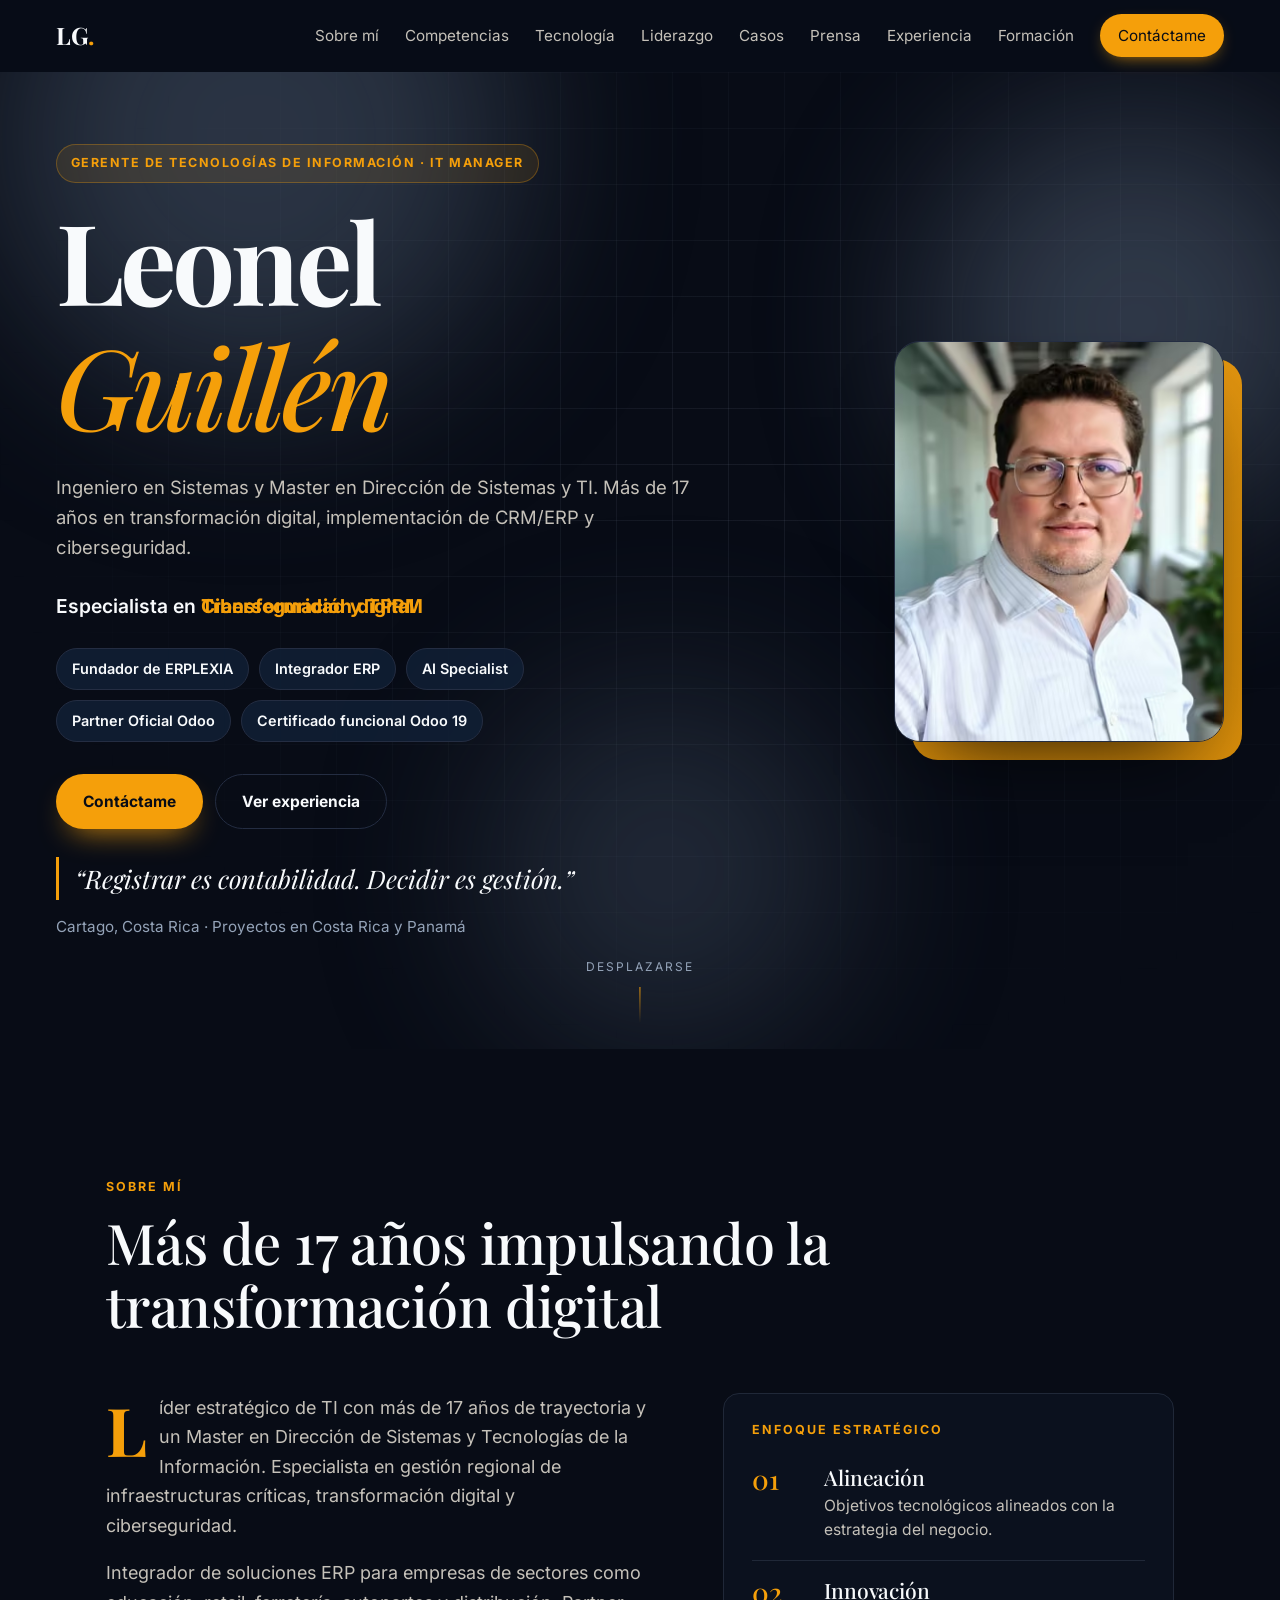
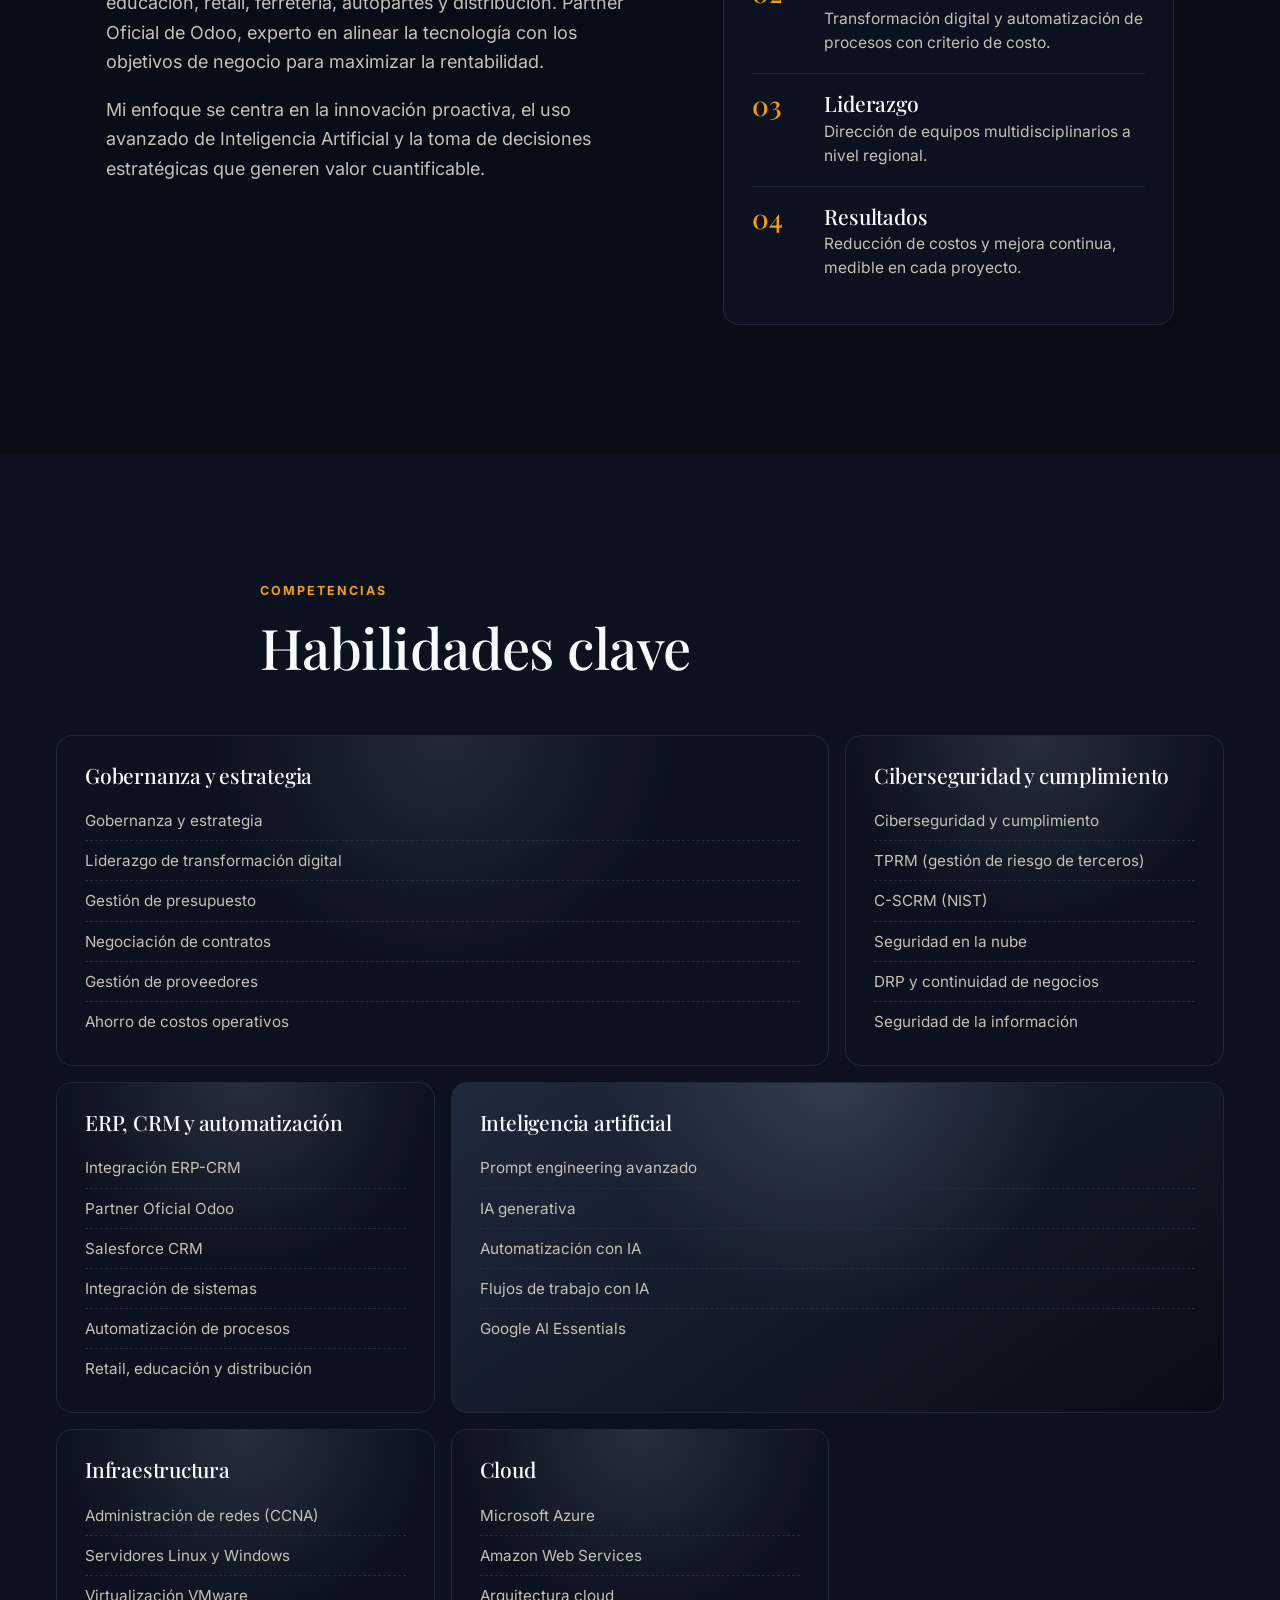
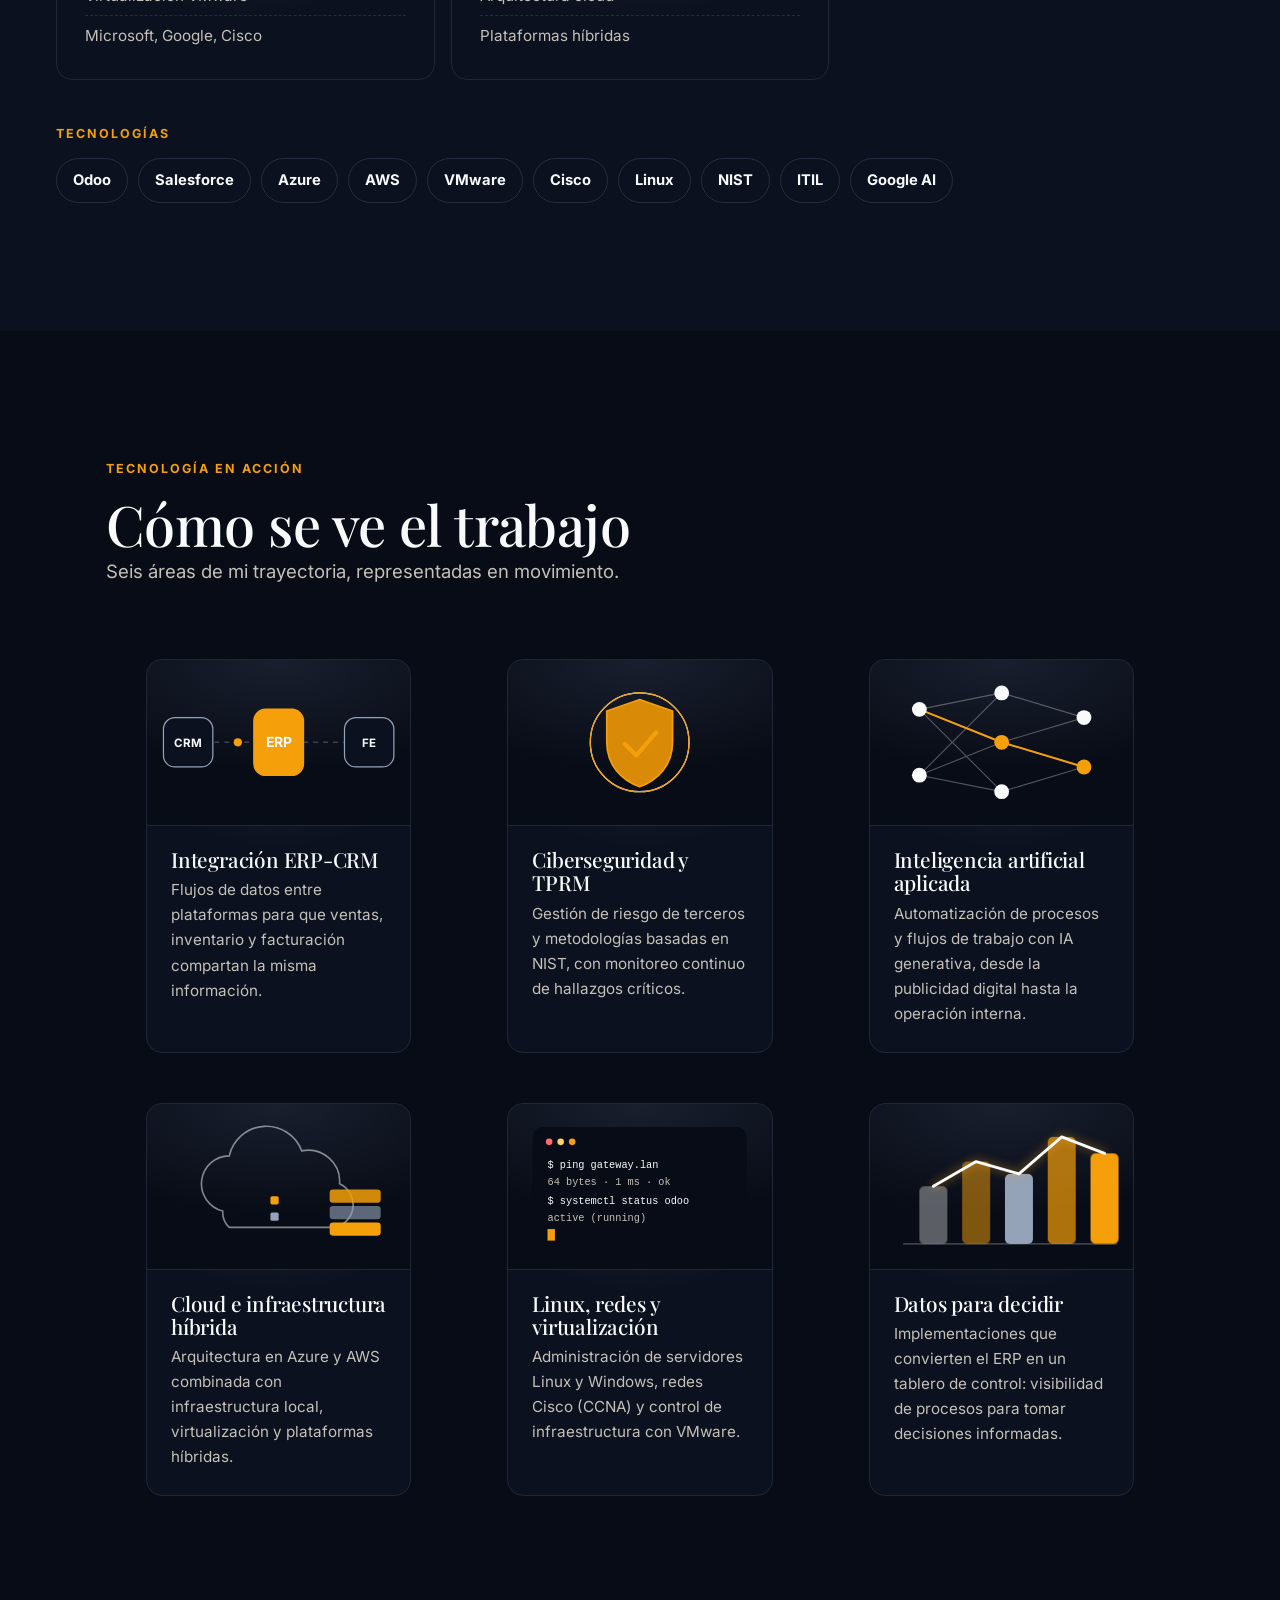
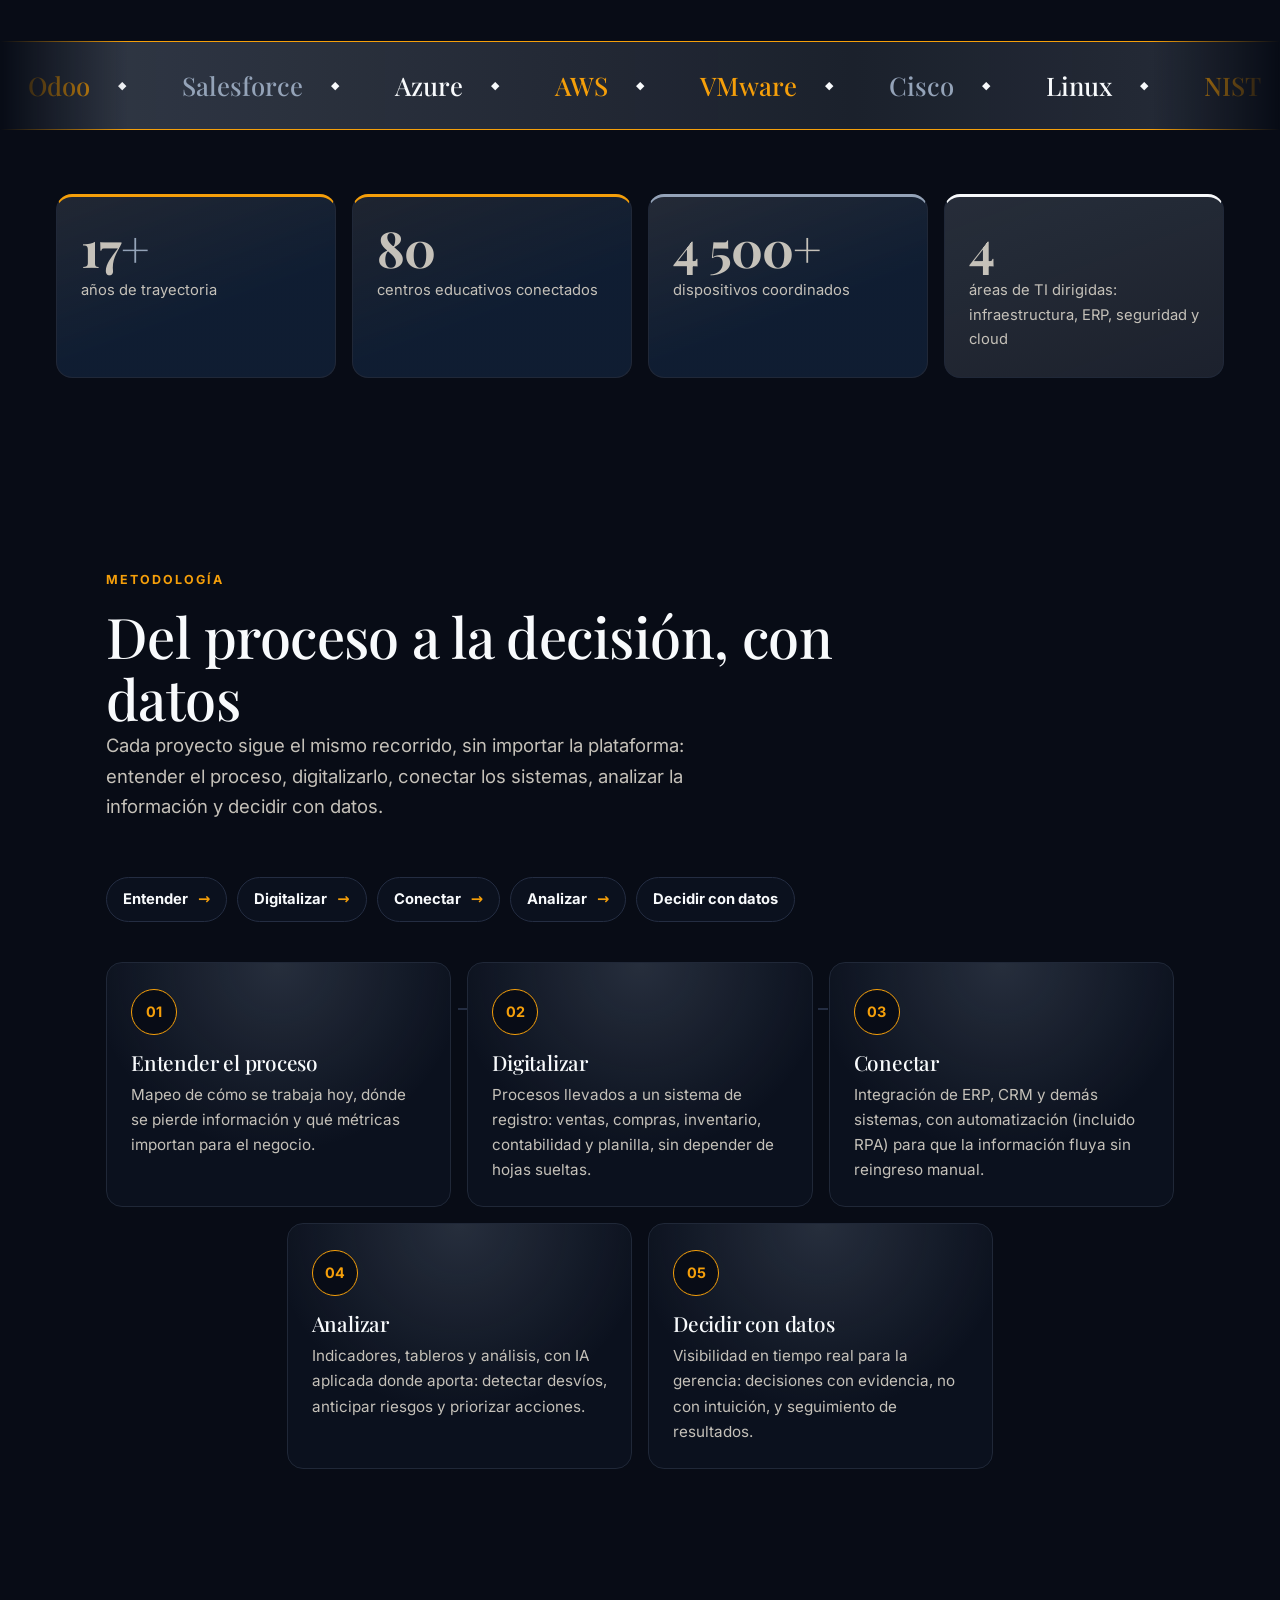
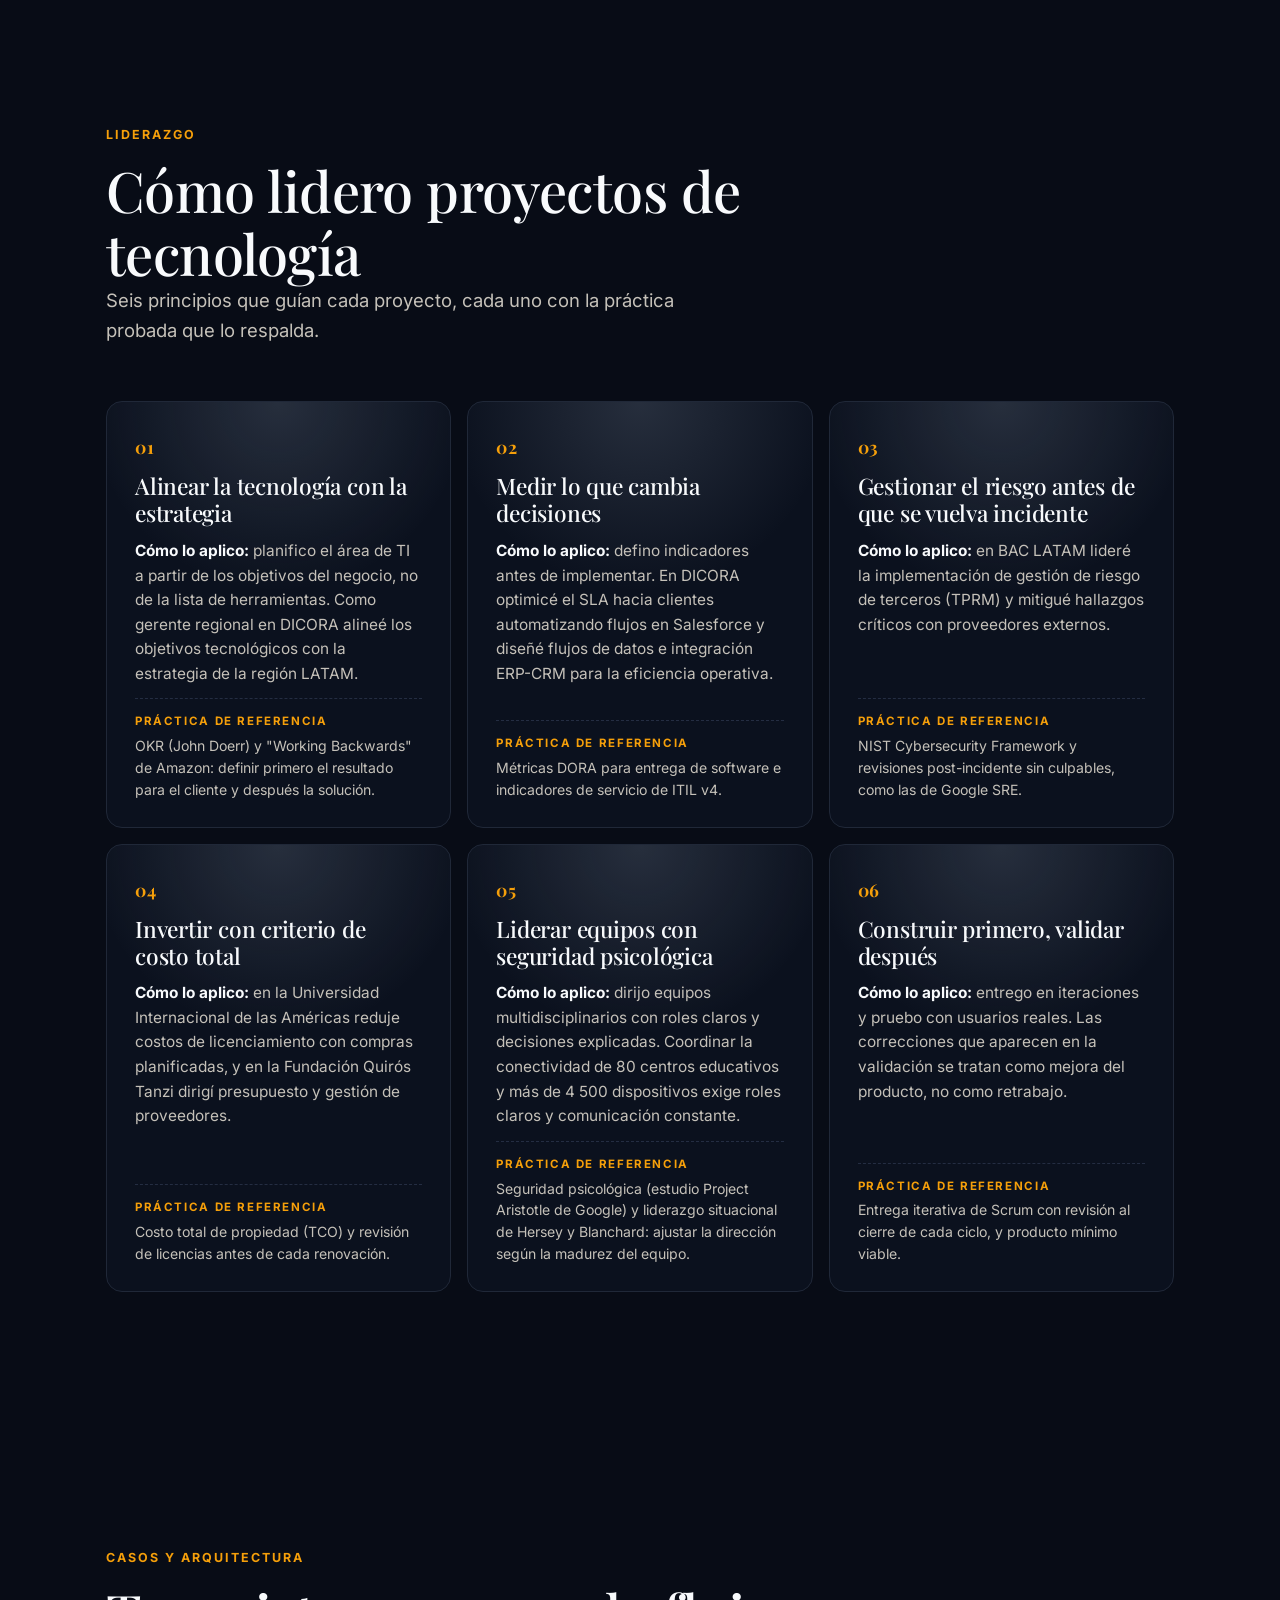
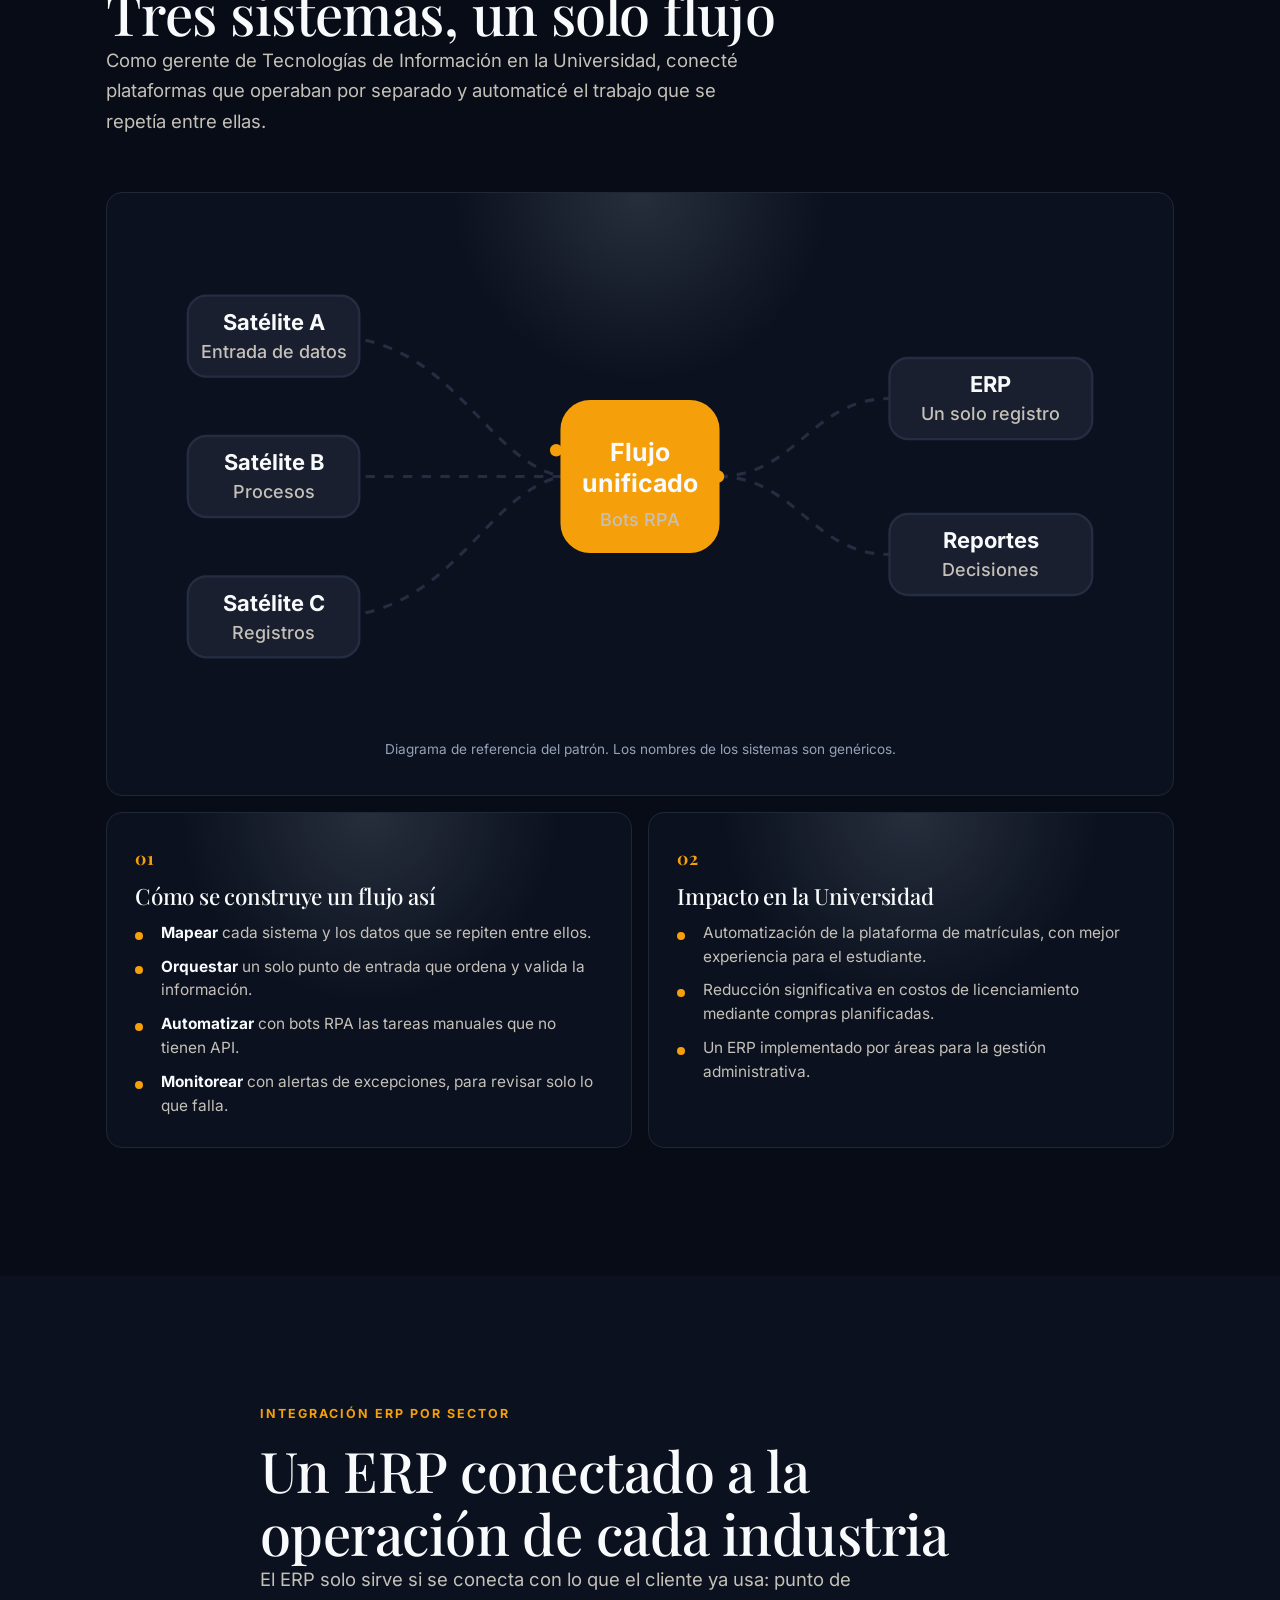
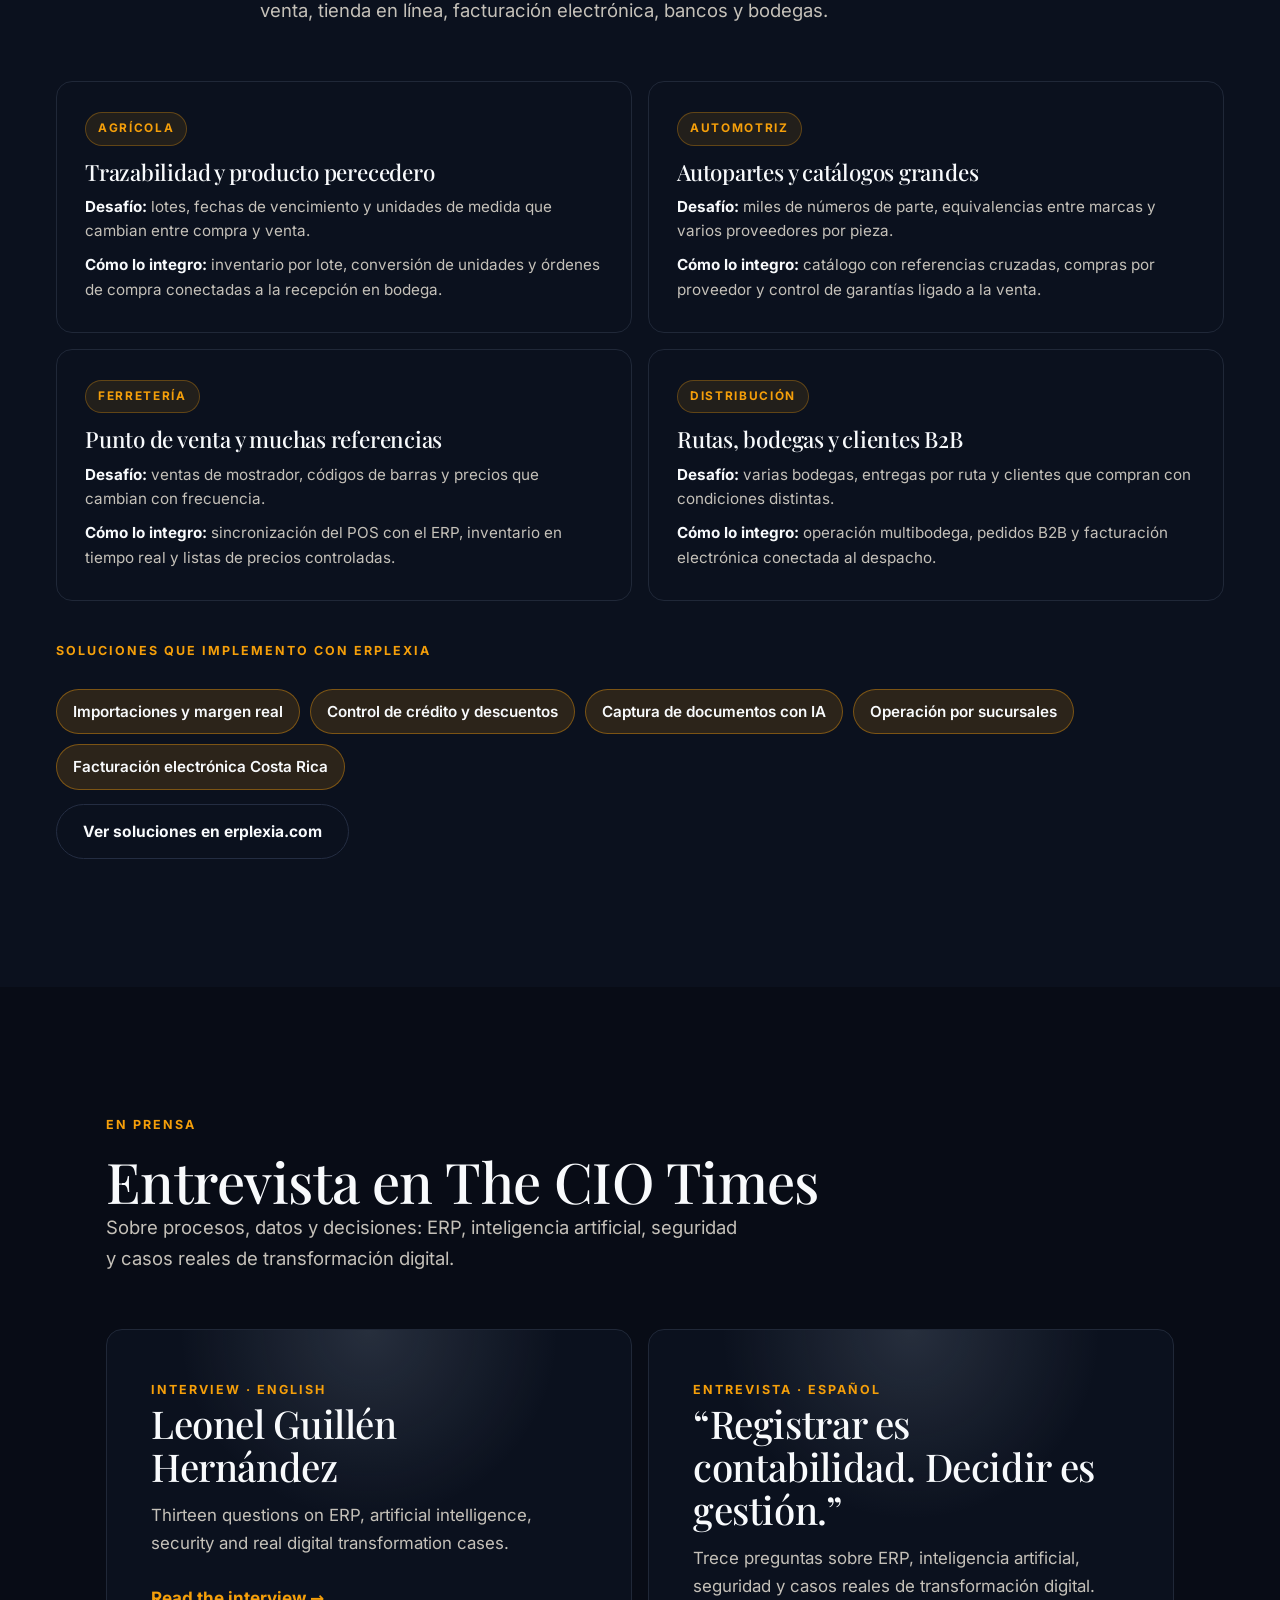
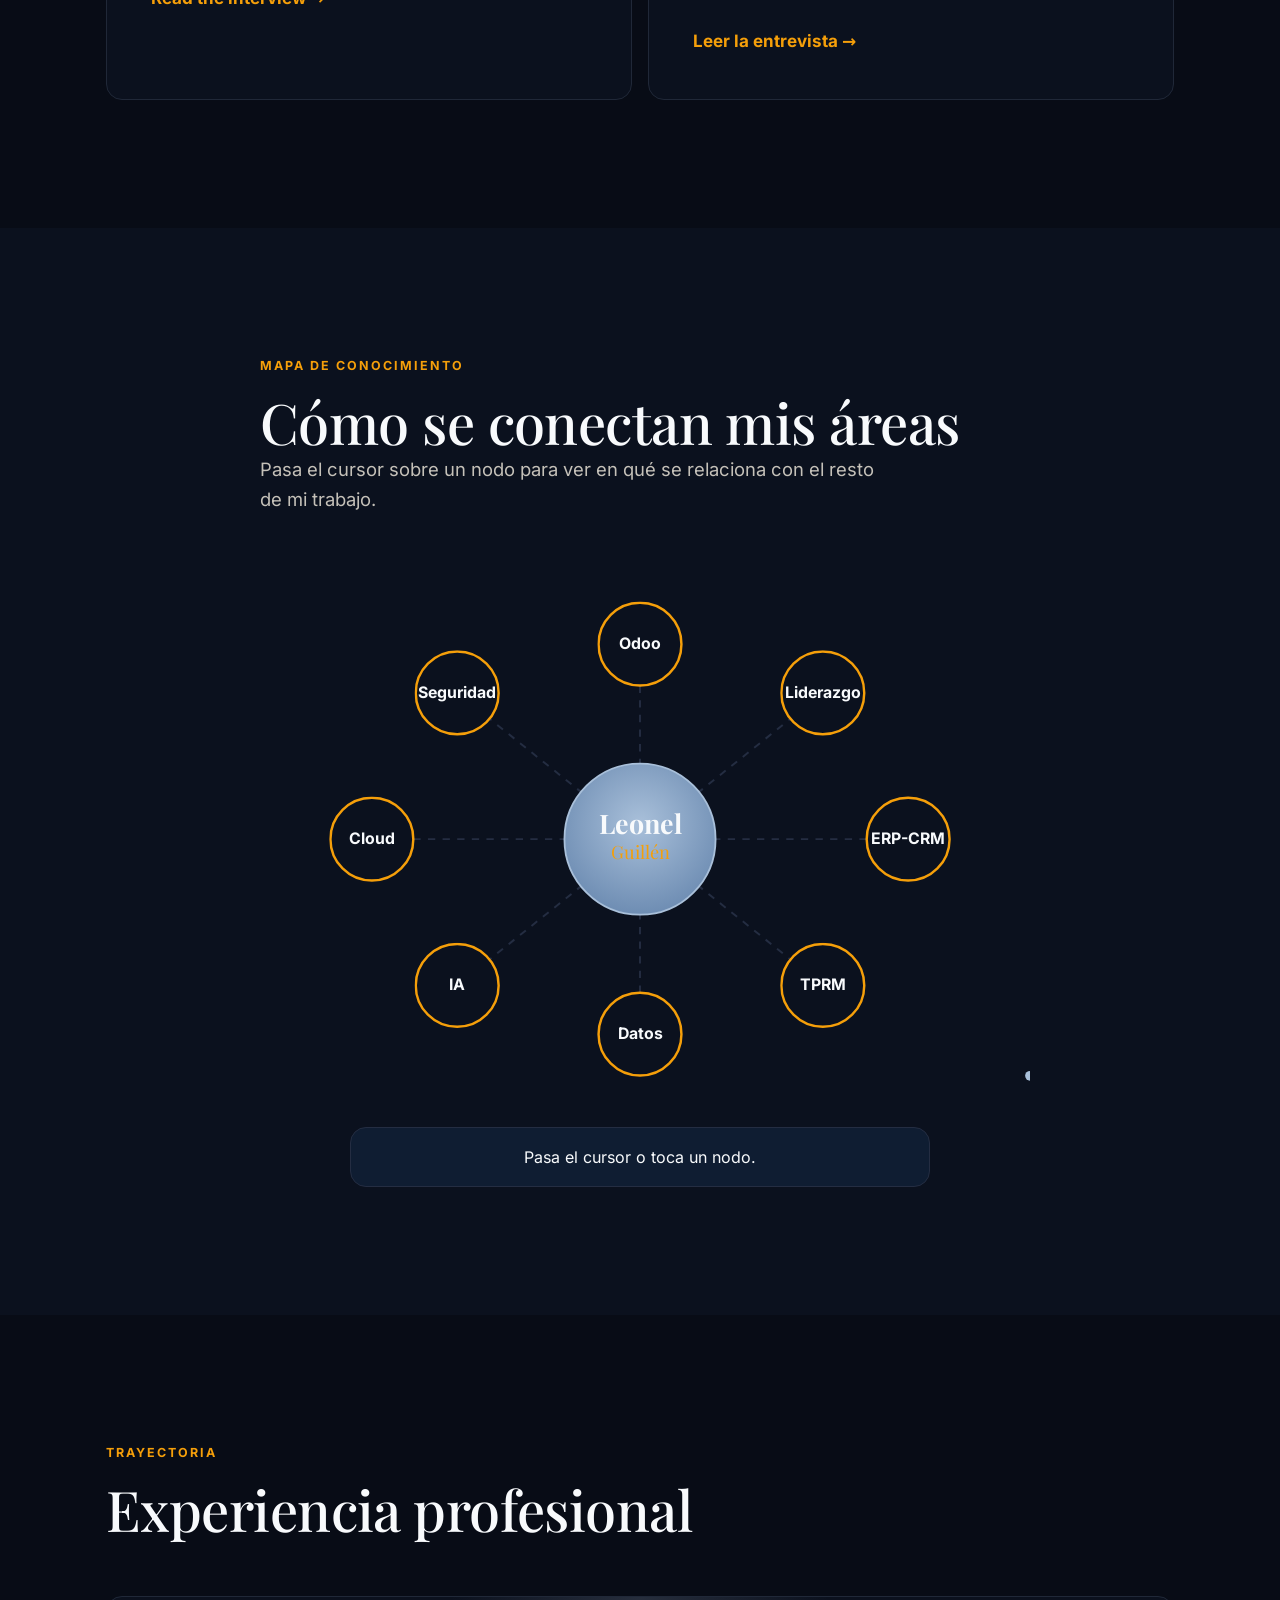
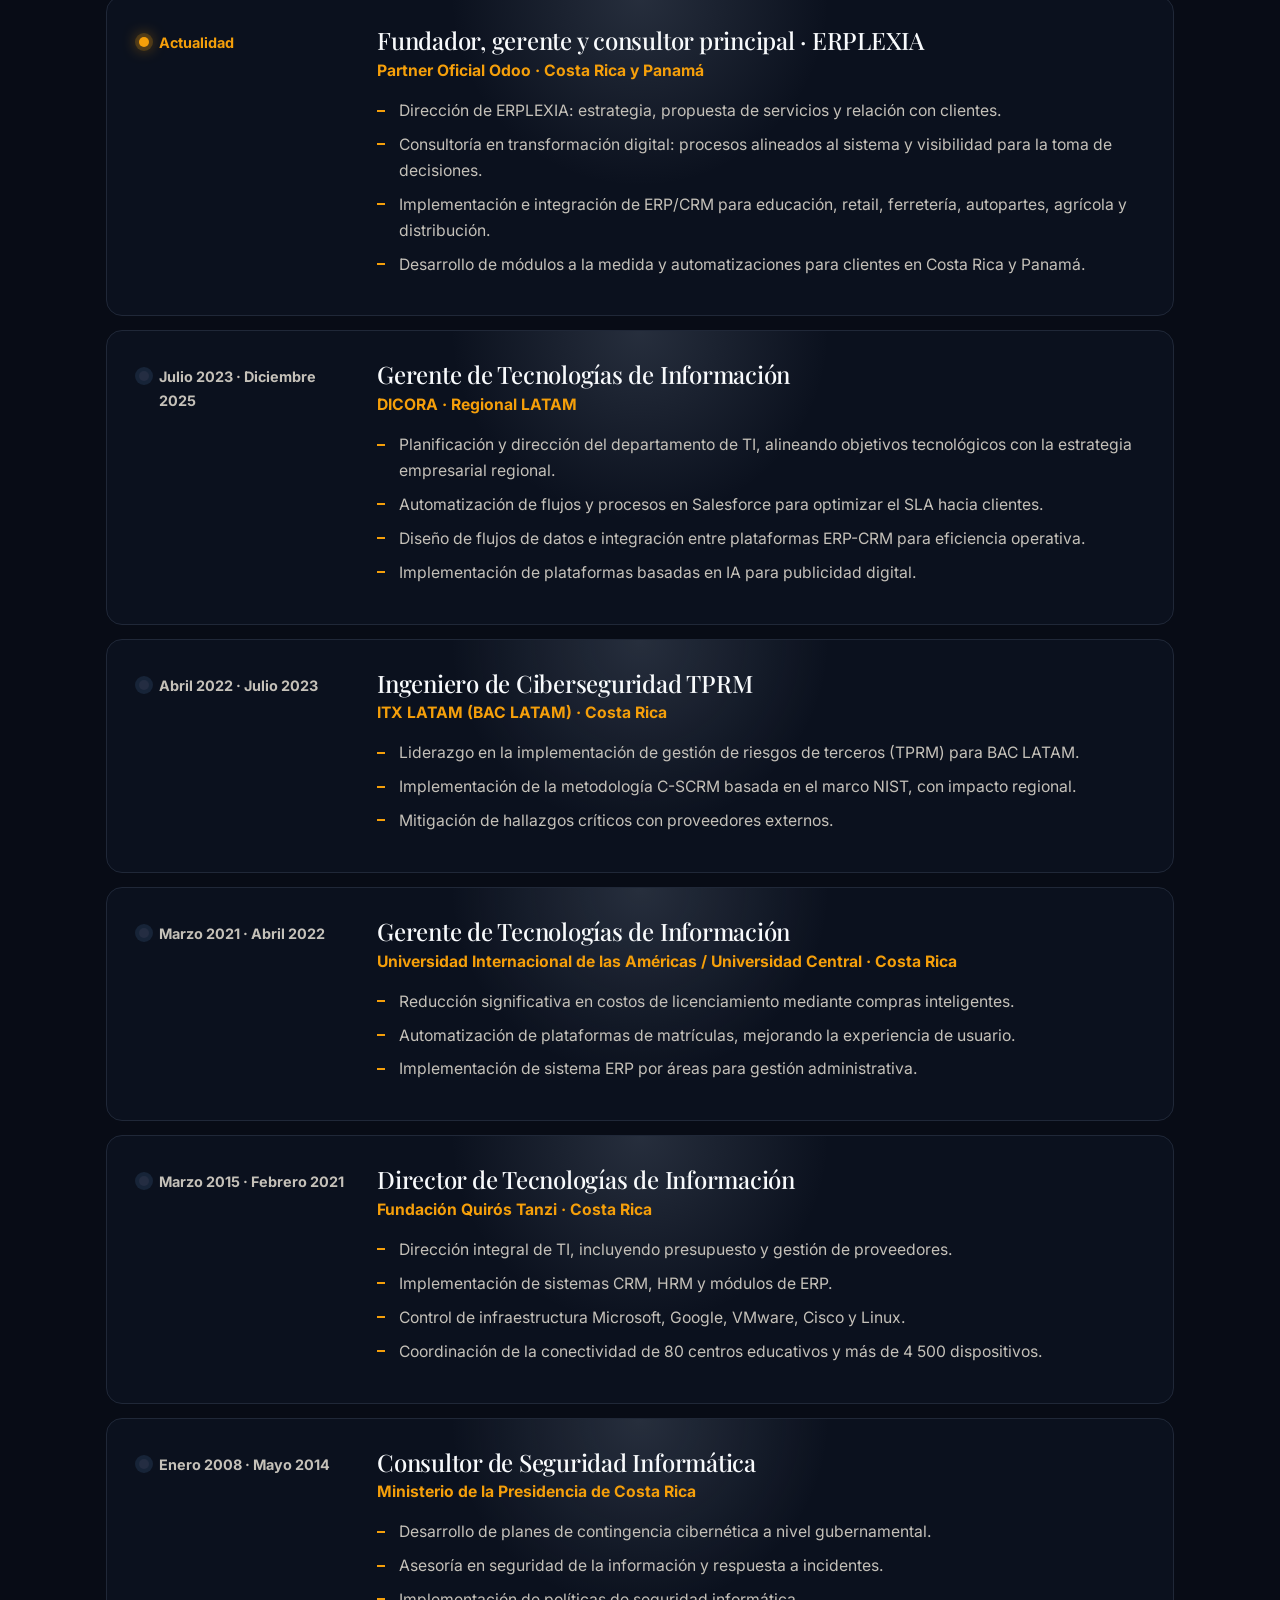
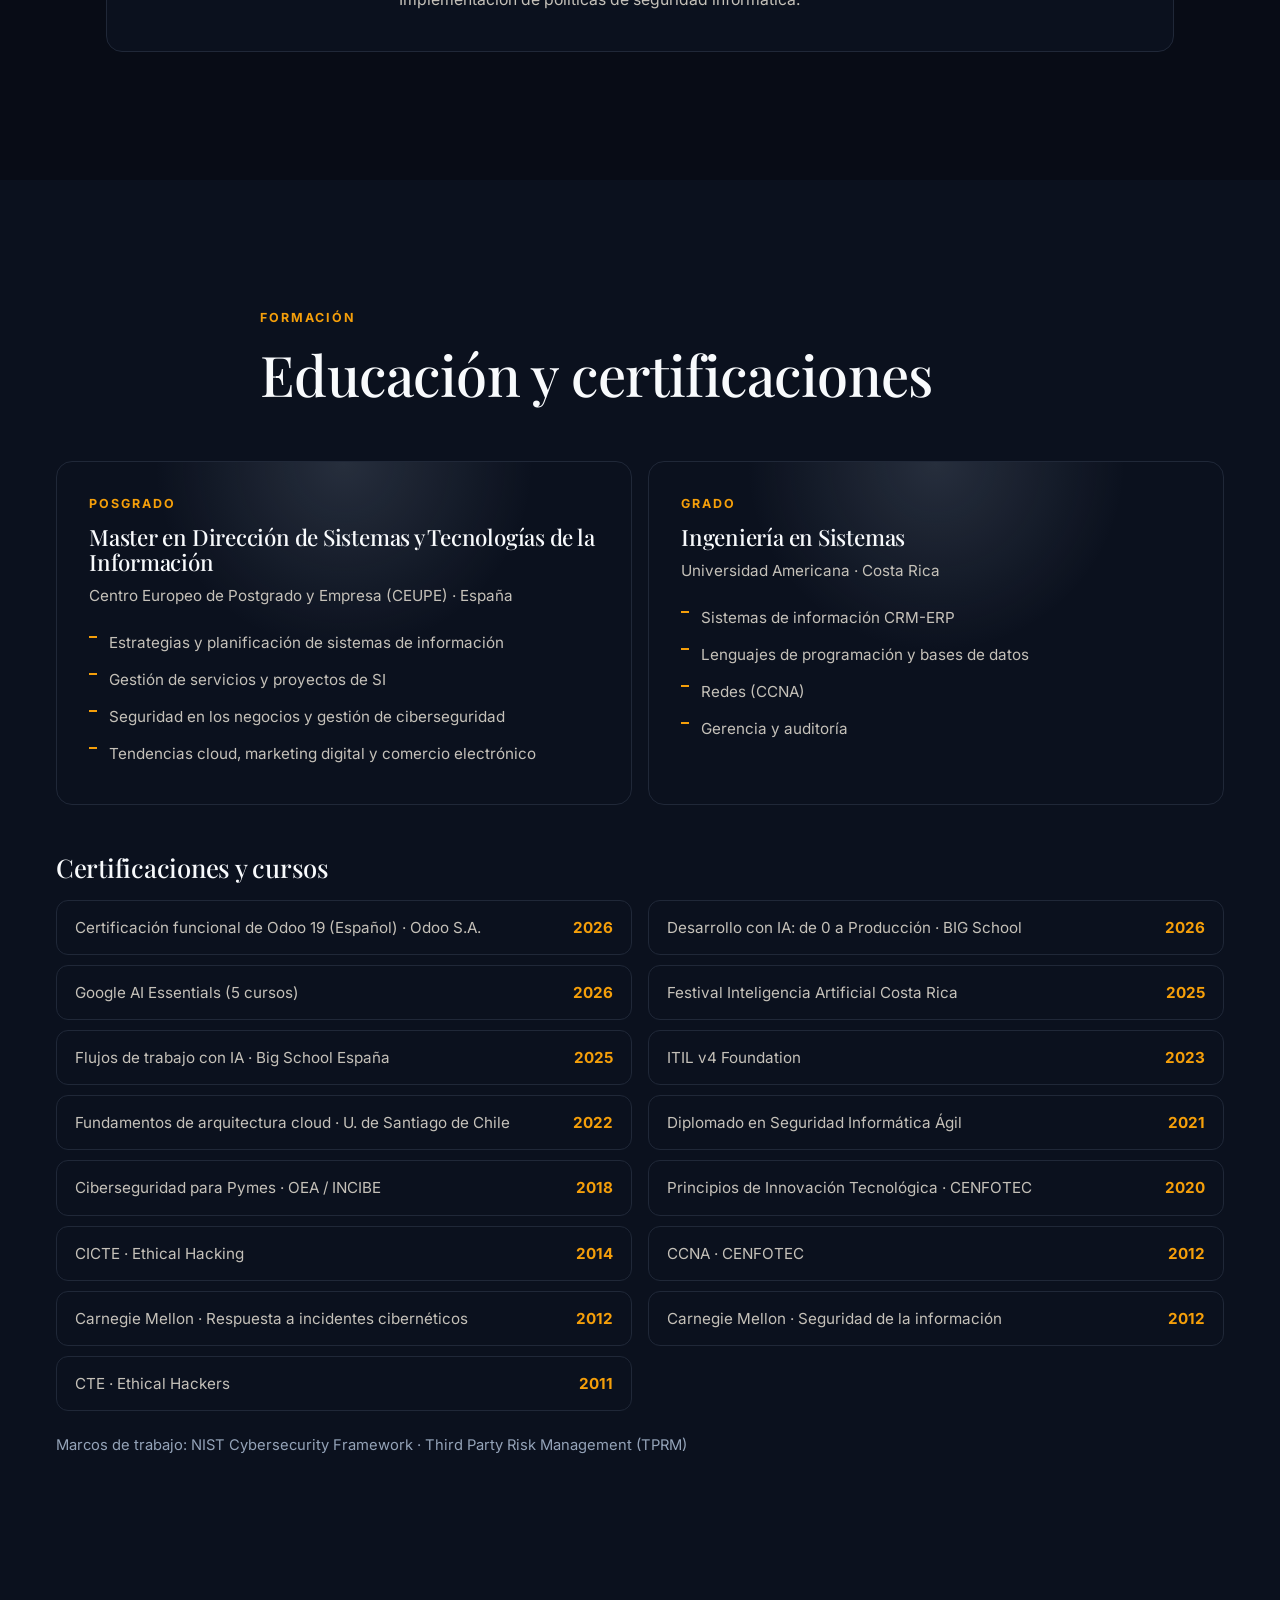
==== commit d2e97e32: "mejora web" ====
--- a/index.html
+++ b/index.html
@@ -22,7 +22,7 @@
   <link rel="preload" href="fonts/inter-latin-wght-normal.woff2" as="font" type="font/woff2" crossorigin>
   <link rel="preload" href="fonts/playfair-display-latin-wght-normal.woff2" as="font" type="font/woff2" crossorigin>
   <link rel="icon" href="favicon.svg" type="image/svg+xml">
-  <link rel="stylesheet" href="styles.min.css?v=b46412afcb">
+  <link rel="stylesheet" href="styles.min.css?v=7f7ad4710c">
   <script type="application/ld+json">
   {
     "@context": "https://schema.org",
@@ -229,10 +229,10 @@
             <g class="t-line" fill="none" stroke="currentColor" stroke-width="2" stroke-dasharray="6 6" opacity=".35">
               <path d="M70 100 H130"/><path d="M190 100 H250"/>
             </g>
-            <circle style="fill:var(--cian)" class="t-pulse" r="5">
+            <circle class="t-pulse f-cian" r="5">
               <animateMotion dur="2.6s" repeatCount="indefinite" path="M70 100 H250"/>
             </circle>
-            <circle style="fill:var(--cobalto)" class="t-pulse" r="5">
+            <circle class="t-pulse f-cob" r="5">
               <animateMotion dur="2.6s" begin="1.3s" repeatCount="indefinite" path="M70 100 H250"/>
             </circle>
             <rect x="20" y="70" width="60" height="60" rx="14" class="t-node"/>
@@ -255,10 +255,10 @@
           <svg viewBox="0 0 320 200" role="img">
             <title>Escudo de ciberseguridad con anillos de monitoreo</title>
             <circle class="t-ring" cx="160" cy="100" r="60" fill="none" stroke="currentColor" stroke-width="1.5"/>
-            <circle style="stroke:var(--cian)" class="t-ring t-ring-2" cx="160" cy="100" r="60" fill="none" stroke-width="1.5"/>
-            <path class="t-shield" d="M160 48 L200 62 V100 C200 128 182 146 160 154 C138 146 120 128 120 100 V62 Z"
-                  stroke-width="2" style="fill:var(--tinta);stroke:var(--cian)"/>
-            <path class="t-check" d="M142 102 L156 116 L180 88" fill="none" stroke-width="5" stroke-linecap="round" stroke-linejoin="round" style="stroke:var(--cian)"/>
+            <circle class="t-ring t-ring-2 s-cian" cx="160" cy="100" r="60" fill="none" stroke-width="1.5"/>
+            <path class="t-shield f-tinta s-cian" d="M160 48 L200 62 V100 C200 128 182 146 160 154 C138 146 120 128 120 100 V62 Z"
+                  stroke-width="2"/>
+            <path class="t-check s-cian" d="M142 102 L156 116 L180 88" fill="none" stroke-width="5" stroke-linecap="round" stroke-linejoin="round"/>
           </svg>
         </div>
         <figcaption>
@@ -277,14 +277,14 @@
               <line x1="60" y1="140" x2="160" y2="40"/><line x1="60" y1="140" x2="160" y2="100"/><line x1="60" y1="140" x2="160" y2="160"/>
               <line x1="160" y1="40" x2="260" y2="70"/><line x1="160" y1="100" x2="260" y2="70"/><line x1="160" y1="100" x2="260" y2="130"/><line x1="160" y1="160" x2="260" y2="130"/>
             </g>
-            <g class="t-synapse" stroke-width="2.4" fill="none" style="stroke:var(--cobalto)">
+            <g class="t-synapse s-cob" stroke-width="2.4" fill="none">
               <line x1="60" y1="60" x2="160" y2="100"/><line x1="160" y1="100" x2="260" y2="130"/>
             </g>
             <circle cx="60" cy="60" r="9" fill="currentColor"/><circle cx="60" cy="140" r="9" fill="currentColor"/>
             <circle class="t-node-dot" cx="160" cy="40" r="9" fill="currentColor"/>
-            <circle style="fill:var(--cobalto)" class="t-node-dot" cx="160" cy="100" r="9"/>
+            <circle class="t-node-dot f-cob" cx="160" cy="100" r="9"/>
             <circle cx="160" cy="160" r="9" fill="currentColor"/>
-            <circle cx="260" cy="70" r="9" fill="currentColor"/><circle style="fill:var(--cian)" cx="260" cy="130" r="9"/>
+            <circle cx="260" cy="70" r="9" fill="currentColor"/><circle class="f-cian" cx="260" cy="130" r="9"/>
           </svg>
         </div>
         <figcaption>
@@ -303,10 +303,10 @@
             <g class="t-stack">
               <rect x="222" y="104" width="62" height="16" rx="4" fill="currentColor" opacity=".85"/>
               <rect x="222" y="124" width="62" height="16" rx="4" fill="currentColor" opacity=".6"/>
-              <rect x="222" y="144" width="62" height="16" rx="4" style="fill:var(--cobalto)"/>
+              <rect class="f-cob" x="222" y="144" width="62" height="16" rx="4"/>
             </g>
-            <rect class="t-packet" x="150" y="112" width="10" height="10" rx="2" style="fill:var(--cian)"/>
-            <rect class="t-packet t-packet-2" x="150" y="132" width="10" height="10" rx="2" style="fill:var(--cobalto)"/>
+            <rect class="t-packet f-cian" x="150" y="112" width="10" height="10" rx="2"/>
+            <rect class="t-packet t-packet-2 f-cob" x="150" y="132" width="10" height="10" rx="2"/>
           </svg>
         </div>
         <figcaption>
@@ -320,13 +320,13 @@
         <div class="tech-visual" aria-hidden="true">
           <svg viewBox="0 0 320 200" role="img">
             <title>Terminal con comandos de administración de servidores</title>
-            <rect x="30" y="28" width="260" height="144" rx="12" style="fill:var(--tinta)"/>
-            <circle cx="50" cy="46" r="4" fill="#ff6b6b"/><circle cx="64" cy="46" r="4" fill="#ffd166"/><circle style="fill:var(--cian)" cx="78" cy="46" r="4"/>
+            <rect class="f-tinta" x="30" y="28" width="260" height="144" rx="12"/>
+            <circle cx="50" cy="46" r="4" fill="#ff6b6b"/><circle cx="64" cy="46" r="4" fill="#ffd166"/><circle class="f-cian" cx="78" cy="46" r="4"/>
             <text x="48" y="78" class="t-term">$ ping gateway.lan</text>
             <text x="48" y="98" class="t-term t-term-dim">64 bytes · 1 ms · ok</text>
             <text x="48" y="122" class="t-term">$ systemctl status odoo</text>
             <text x="48" y="142" class="t-term t-term-dim">active (running)</text>
-            <rect class="t-cursor" x="48" y="152" width="9" height="14" style="fill:var(--cian)"/>
+            <rect class="t-cursor f-cian" x="48" y="152" width="9" height="14"/>
           </svg>
         </div>
         <figcaption>
@@ -341,12 +341,12 @@
           <svg viewBox="0 0 320 200" role="img">
             <title>Gráfico de barras que crece para mostrar resultados</title>
             <line x1="40" y1="170" x2="300" y2="170" stroke="currentColor" opacity=".3" stroke-width="1.5"/>
-            <rect class="t-bar" x="60"  y="100" width="34" height="70"  rx="6" fill="currentColor" opacity=".35" style="--d:0s"/>
-            <rect class="t-bar" x="112" y="70"  width="34" height="100" rx="6" fill="currentColor" opacity=".5"  style="--d:.15s"/>
-            <rect class="t-bar" x="164" y="85"  width="34" height="85"  rx="6" style="fill:var(--cobalto);--d:.3s"/>
-            <rect class="t-bar" x="216" y="40"  width="34" height="130" rx="6" fill="currentColor" opacity=".7"  style="--d:.45s"/>
-            <rect class="t-bar" x="268" y="60"  width="34" height="110" rx="6" style="fill:var(--cian);--d:.6s"/>
-            <polyline class="t-trend" points="77,100 129,70 181,85 233,40 285,60" fill="none" stroke-width="3" stroke-linecap="round" stroke-linejoin="round" style="stroke:var(--cian)"/>
+            <rect class="t-bar d-0" x="60"  y="100" width="34" height="70"  rx="6" fill="currentColor" opacity=".35"/>
+            <rect class="t-bar d-15" x="112" y="70"  width="34" height="100" rx="6" fill="currentColor" opacity=".5"/>
+            <rect class="t-bar f-cob d-30" x="164" y="85"  width="34" height="85"  rx="6"/>
+            <rect class="t-bar d-45" x="216" y="40"  width="34" height="130" rx="6" fill="currentColor" opacity=".7"/>
+            <rect class="t-bar f-cian d-60" x="268" y="60"  width="34" height="110" rx="6"/>
+            <polyline class="t-trend s-cian" points="77,100 129,70 181,85 233,40 285,60" fill="none" stroke-width="3" stroke-linecap="round" stroke-linejoin="round"/>
           </svg>
         </div>
         <figcaption>
@@ -386,27 +386,27 @@
     <div class="flow" aria-label="Flujo de implementación">
       <div class="flow-line" aria-hidden="true"><span class="flow-dot"></span></div>
       <ol class="flow-steps">
-        <li class="flow-step spot" style="--i:0">
+        <li class="flow-step spot i-0">
           <span class="flow-num">01</span>
           <h3>Entender el proceso</h3>
           <p>Mapeo de cómo se trabaja hoy, dónde se pierde información y qué métricas importan para el negocio.</p>
         </li>
-        <li class="flow-step spot" style="--i:1">
+        <li class="flow-step spot i-1">
           <span class="flow-num">02</span>
           <h3>Digitalizar</h3>
           <p>Procesos llevados a un sistema de registro: ventas, compras, inventario, contabilidad y planilla, sin depender de hojas sueltas.</p>
         </li>
-        <li class="flow-step spot" style="--i:2">
+        <li class="flow-step spot i-2">
           <span class="flow-num">03</span>
           <h3>Conectar</h3>
           <p>Integración de ERP, CRM y demás sistemas, con automatización (incluido RPA) para que la información fluya sin reingreso manual.</p>
         </li>
-        <li class="flow-step spot" style="--i:3">
+        <li class="flow-step spot i-3">
           <span class="flow-num">04</span>
           <h3>Analizar</h3>
           <p>Indicadores, tableros y análisis, con IA aplicada donde aporta: detectar desvíos, anticipar riesgos y priorizar acciones.</p>
         </li>
-        <li class="flow-step spot" style="--i:4">
+        <li class="flow-step spot i-4">
           <span class="flow-num">05</span>
           <h3>Decidir con datos</h3>
           <p>Visibilidad en tiempo real para la gerencia: decisiones con evidencia, no con intuición, y seguimiento de resultados.</p>
@@ -907,6 +907,6 @@
   <p><a href="#top">leoguillen.com</a></p>
 </footer>
 
-<script src="script.min.js?v=373a06ad3b" defer></script>
+<script src="script.min.js?v=9dabf54800" defer></script>
 </body>
 </html>
--- a/styles.min.css
+++ b/styles.min.css
@@ -1 +1 @@
-@font-face{font-family:Inter;font-style:normal;font-weight:100 900;font-display:swap;src:url(fonts/inter-latin-wght-normal.woff2)format("woff2");unicode-range:U+??,U+131,U+152-153,U+2BB-2BC,U+2C6,U+2DA,U+2DC,U+304,U+308,U+329,U+2000-206F,U+20AC,U+2122,U+2191,U+2193,U+2212,U+2215,U+FEFF,U+FFFD}@font-face{font-family:Playfair Display;font-style:normal;font-weight:400 900;font-display:swap;src:url(fonts/playfair-display-latin-wght-normal.woff2)format("woff2");unicode-range:U+??,U+131,U+152-153,U+2BB-2BC,U+2C6,U+2DA,U+2DC,U+304,U+308,U+329,U+2000-206F,U+20AC,U+2122,U+2191,U+2193,U+2212,U+2215,U+FEFF,U+FFFD}@font-face{font-family:Playfair Display;font-style:italic;font-weight:400 900;font-display:swap;src:url(fonts/playfair-display-latin-wght-italic.woff2)format("woff2");unicode-range:U+??,U+131,U+152-153,U+2BB-2BC,U+2C6,U+2DA,U+2DC,U+304,U+308,U+329,U+2000-206F,U+20AC,U+2122,U+2191,U+2193,U+2212,U+2215,U+FEFF,U+FFFD}:root{--bg:#080c16;--bg-2:#0b111e;--surface:#0b111e;--surface-2:#191f2e;--tinta:#080c16;--line:#202838;--line-strong:#242d42;--text:#f8fafc;--text-2:#c5c1b9;--muted:#94a3b8;--cobalto:#f59f0a;--cobalto-2:#f59f0a;--cian:#f59f0a;--white:#f8fafc;--on-accent:#080c16;--radius:16px;--serif:"Playfair Display", Georgia, serif;--sans:"Inter", system-ui, -apple-system, "Segoe UI", sans-serif}*,:before,:after{box-sizing:border-box}html{scroll-behavior:smooth;background:var(--bg);scroll-padding-top:84px}body{font-family:var(--sans);color:var(--text);background:var(--bg);-webkit-font-smoothing:antialiased;margin:0;font-size:17px;line-height:1.65;overflow-x:hidden}a{color:inherit}.skip-link{z-index:200;background:var(--cobalto);color:var(--on-accent);border-radius:10px;padding:10px 16px;font-weight:700;text-decoration:none;transition:top .2s;position:absolute;top:-60px;left:16px}.skip-link:focus{top:12px}main:focus{outline:none}h1,h2,h3{font-family:var(--serif);letter-spacing:-.01em;margin:0;font-weight:500;line-height:1.12}p{margin:0 0 1em}ul,ol{margin:0;padding:0}:focus-visible{outline:3px solid var(--cian);outline-offset:3px;border-radius:6px}::selection{background:var(--cobalto);color:var(--on-accent)}.progress{z-index:80;height:3px;position:fixed;top:0;left:0;right:0}.progress span{transform-origin:0;background:linear-gradient(90deg, var(--cobalto-2), var(--cian));width:100%;height:100%;display:block;transform:scaleX(0);box-shadow:0 0 12px #f59f0a99}.site-header{z-index:70;-webkit-backdrop-filter:blur(16px)saturate(160%);background:#070e1a99;border-bottom:1px solid #0000;justify-content:space-between;align-items:center;padding:14px clamp(20px,5vw,56px);transition:border-color .3s,background .3s;display:flex;position:sticky;top:0}.site-header.scrolled{border-bottom-color:var(--line);background:#070e1ad9}.brand{font-family:var(--serif);letter-spacing:-.02em;color:var(--white);font-size:1.5rem;font-weight:700;text-decoration:none}.brand span{color:var(--cian)}.site-nav{align-items:center;gap:26px;display:flex}.site-nav a{color:var(--text-2);font-size:.95rem;text-decoration:none;transition:color .2s}.site-nav a:hover{color:var(--white)}.site-nav .nav-cta{color:var(--on-accent);background:var(--cobalto);border-radius:999px;padding:9px 18px;box-shadow:0 6px 18px -8px #f59f0ae6}.site-nav .nav-cta:hover{color:var(--white);background:#d98a06}.nav-toggle{cursor:pointer;background:0 0;border:0;width:44px;height:44px;padding:8px;display:none;position:relative}.nav-toggle span{background:var(--text);height:2px;transition:transform .25s,opacity .25s;position:absolute;left:10px;right:10px}.nav-toggle span:first-child{top:16px}.nav-toggle span:nth-child(2){top:26px}.nav-toggle[aria-expanded=true] span:first-child{transform:translateY(5px)rotate(45deg)}.nav-toggle[aria-expanded=true] span:nth-child(2){transform:translateY(-5px)rotate(-45deg)}.eyebrow{letter-spacing:.16em;text-transform:uppercase;color:var(--cian);margin-bottom:14px;font-size:.78rem;font-weight:700}.section{max-width:1180px;margin:0 auto;padding:clamp(80px,10vw,136px) clamp(20px,5vw,56px);position:relative}.section-alt{background:var(--bg-2);max-width:none}.section-alt>*{max-width:1180px;margin-left:auto;margin-right:auto}.section-head{max-width:760px;margin-bottom:56px}.section-head h2{color:var(--white);font-size:clamp(2.1rem,1.4rem + 3.2vw,3.5rem)}.lede{color:var(--text-2);max-width:640px;font-size:1.15rem}.btn{border:1.5px solid #0000;border-radius:999px;justify-content:center;align-items:center;gap:8px;padding:14px 26px;font-size:.97rem;font-weight:700;text-decoration:none;transition:transform .2s,background .2s,border-color .2s,color .2s;display:inline-flex}.btn:hover{transform:translateY(-2px)}.btn-primary{background:var(--cobalto);color:var(--on-accent);box-shadow:0 14px 30px -14px #f59f0ae6}.btn-primary:hover{background:#d98a06}.btn-ghost{color:var(--text);border-color:var(--line-strong);background:0 0}.btn-ghost:hover{border-color:var(--cian);color:var(--cian)}.spot{isolation:isolate;background:radial-gradient(420px circle at var(--mx,50%) var(--my,0%), #94a3b833, transparent 45%), var(--surface);border:1px solid var(--line);transition:border-color .3s,transform .3s,box-shadow .3s;position:relative;overflow:hidden}.spot:before{content:"";border-radius:inherit;z-index:-1;background:radial-gradient(260px circle at var(--mx,50%) var(--my,0%), var(--cian), transparent 70%);-webkit-mask-composite:xor;opacity:0;padding:1px;transition:opacity .3s;position:absolute;inset:0;-webkit-mask-image:linear-gradient(#000 0 0),linear-gradient(#000 0 0);-webkit-mask-position:0 0,0 0;-webkit-mask-size:auto,auto;-webkit-mask-repeat:repeat,repeat;-webkit-mask-clip:content-box,border-box;-webkit-mask-origin:content-box,border-box;-webkit-mask-composite:xor;mask-composite:exclude;-webkit-mask-source-type:auto,auto;mask-mode:match-source,match-source}.spot:hover{border-color:#0000;transform:translateY(-4px);box-shadow:0 24px 50px -28px #000c}.spot:hover:before{opacity:1}.hero{align-items:center;min-height:calc(100vh - 62px);padding:72px clamp(20px,5vw,56px) 110px;display:flex;position:relative;overflow:hidden}.aurora{pointer-events:none;z-index:0;height:120%;position:absolute;inset:-20% -10% auto}.aurora i{filter:blur(90px);opacity:.55;will-change:transform;border-radius:50%;animation:16s ease-in-out infinite alternate drift;position:absolute}.aurora i:first-child{background:#475569;width:520px;height:520px;top:0;left:8%}.aurora i:nth-child(2){opacity:.45;background:#64748b;width:420px;height:420px;animation-delay:-6s;top:20%;right:4%}.aurora i:nth-child(3){opacity:.4;background:#475569;width:360px;height:360px;animation-delay:-11s;bottom:0;left:40%}@keyframes drift{0%{transform:translate(0)scale(1)}to{transform:translate(60px,-40px)scale(1.12)}}.hero:after{content:"";pointer-events:none;z-index:0;background-image:linear-gradient(#94a3b81c 1px,#0000 1px),linear-gradient(90deg,#94a3b81c 1px,#0000 1px);background-size:56px 56px;animation:22s linear infinite gridDrift;position:absolute;inset:0;-webkit-mask-image:radial-gradient(at 60% 40%,#000 0%,#0000 72%);mask-image:radial-gradient(at 60% 40%,#000 0%,#0000 72%)}@keyframes gridDrift{to{background-position:56px 56px}}.hero-inner{z-index:1;width:100%;max-width:1180px;margin:0 auto;position:relative}.hero-grid{grid-template-columns:minmax(0,1.25fr) minmax(0,.85fr);align-items:center;gap:clamp(32px,6vw,80px);display:grid}.hero h1{letter-spacing:-.035em;color:var(--white);margin-bottom:24px;font-size:clamp(3.2rem,9vw,7rem);font-weight:700}.hero h1 em{color:var(--cian);font-style:italic;font-weight:500}.hero .lede{margin-bottom:28px}.hero .eyebrow{letter-spacing:.12em;background:#f59f0a1a;border:1px solid #f59f0a4d;border-radius:999px;padding:8px 14px;display:inline-block}.rotator-line{color:var(--text);margin-bottom:26px;font-size:1.2rem;font-weight:600}.rotator{color:var(--cian);vertical-align:bottom;min-width:14ch;font-weight:700;display:inline-grid}.rot-word{opacity:0;white-space:nowrap;grid-area:1/1;transition:opacity .5s,transform .5s;transform:translateY(12px)}.rot-word.is-on{opacity:1;transform:none}.rot-word.is-out{opacity:0;transform:translateY(-12px)}.badges{flex-wrap:wrap;gap:10px;margin:0 0 32px;padding:0;list-style:none;display:flex}.badges li{color:var(--text);border:1px solid var(--line-strong);-webkit-backdrop-filter:blur(8px);backdrop-filter:blur(8px);background:#101f35b3;border-radius:999px;padding:8px 15px;font-size:.9rem;font-weight:600}.hero-actions{flex-wrap:wrap;gap:12px;margin-bottom:28px;display:flex}.hero .meta{color:var(--muted);margin:0;font-size:.95rem}.hero-photo{perspective:900px;justify-self:end;width:100%;max-width:330px;margin:0;position:relative}.hero-photo:before{content:"";background:linear-gradient(135deg, var(--cobalto), var(--cian));z-index:0;opacity:.9;border-radius:26px;position:absolute;inset:18px -18px -18px 18px}.hero-photo img{z-index:1;border:1px solid var(--line-strong);aspect-ratio:896/1088;object-fit:cover;width:100%;height:auto;transform:rotateX(var(--rx,0deg)) rotateY(var(--ry,0deg));transform-style:preserve-3d;border-radius:26px;transition:transform .35s;display:block;position:relative;box-shadow:0 40px 80px -36px #000000e6}.scroll-hint{z-index:1;letter-spacing:.16em;text-transform:uppercase;color:var(--muted);font-size:.75rem;text-decoration:none;position:absolute;bottom:26px;left:50%;transform:translate(-50%)}.scroll-hint:after{content:"";background:linear-gradient(var(--cian), transparent);width:1px;height:36px;margin:10px auto 0;display:block}.marquee{border-top:1px solid var(--line);border-bottom:1px solid var(--line);background:var(--bg-2);padding:22px 0;position:relative;overflow:hidden;-webkit-mask-image:linear-gradient(90deg,#0000,#000 10% 90%,#0000);mask-image:linear-gradient(90deg,#0000,#000 10% 90%,#0000)}.marquee .track{width:max-content;animation:38s linear infinite marquee;display:flex}.marquee span{font-family:var(--serif);color:var(--text-2);white-space:nowrap;align-items:center;gap:28px;padding:0 28px;font-size:1.6rem;font-weight:500;display:inline-flex}.marquee span:after{content:"◆";color:var(--cian);font-size:.7rem}@keyframes marquee{to{transform:translate(-50%)}}.marquee:hover .track{animation-play-state:paused}.stats{z-index:2;margin-top:-40px;padding:0 clamp(20px,5vw,56px);position:relative}.stats-inner{grid-template-columns:repeat(4,minmax(0,1fr));gap:16px;max-width:1180px;margin:0 auto;display:grid}.stat{border-radius:var(--radius);flex-direction:column;gap:6px;padding:26px 24px;display:flex}.stat b{font-family:var(--serif);color:var(--white);letter-spacing:-.02em;font-size:clamp(2.2rem,4vw,3.1rem);font-weight:700;line-height:1}.stat span:last-child{color:var(--text-2);font-size:.92rem}.about-grid{grid-template-columns:1.2fr 1fr;align-items:start;gap:clamp(32px,6vw,88px);display:grid}.prose p{color:var(--text-2);font-size:1.12rem}.prose p:first-child:first-letter{font-family:var(--serif);float:left;color:var(--cian);padding:6px 12px 0 0;font-size:4.2rem;font-weight:700;line-height:.9}.framework{border-radius:var(--radius);background:var(--surface);border:1px solid var(--line);padding:26px 28px}.fw-title{letter-spacing:.16em;text-transform:uppercase;color:var(--cian);margin:0 0 8px;font-size:.78rem;font-weight:700}.fw-list{margin:0;padding:0;list-style:none}.fw-list li{border-bottom:1px solid var(--line);grid-template-columns:58px 1fr;align-items:start;gap:14px;padding:18px 0;transition:padding .3s;display:grid}.fw-list li:last-child{border-bottom:0}.fw-list li:hover{padding-left:8px}.fw-n{font-family:var(--serif);color:var(--cobalto-2);font-size:1.7rem;font-weight:500;line-height:1}.fw-list h3{color:var(--white);margin:0 0 4px;font-size:1.32rem}.fw-list p{color:var(--text-2);margin:0;font-size:.97rem;line-height:1.55}.skills{grid-template-columns:repeat(3,minmax(0,1fr));grid-auto-flow:dense;gap:16px;display:grid}.skill-card{border-radius:var(--radius);padding:28px 28px 24px}.skills .skill-card:first-child,.skills .skill-card:nth-child(4){grid-column:span 2}.skills .skill-card:first-child{background:radial-gradient(520px circle at var(--mx,50%) var(--my,0%), #94a3b829, transparent 45%), linear-gradient(145deg, #0b111e, var(--surface))}.skills .skill-card:nth-child(4){background:radial-gradient(520px circle at var(--mx,50%) var(--my,0%), #94a3b838, transparent 45%), linear-gradient(145deg, #1e293b, #080c16)}.skill-card h3{color:var(--white);margin-bottom:14px;font-size:1.32rem}.skill-card ul{list-style:none}.skill-card li{color:var(--text-2);border-top:1px dashed var(--line-strong);padding:7px 0;font-size:.95rem}.skill-card li:first-child{border-top:0}.stack{margin-top:44px}.stack ul{flex-wrap:wrap;gap:10px;padding:0;list-style:none;display:flex}.stack li{color:var(--text);background:var(--surface);border:1px solid var(--line-strong);border-radius:999px;padding:9px 16px;font-size:.92rem;font-weight:700;transition:border-color .2s,color .2s,transform .2s}.stack li:hover{border-color:var(--cian);color:var(--cian);transform:translateY(-2px)}.tech-grid{grid-template-columns:repeat(auto-fit,minmax(290px,1fr));gap:16px;display:grid}.tech-card{border-radius:var(--radius);flex-direction:column;display:flex}.tech-visual{aspect-ratio:16/10;border-radius:calc(var(--radius) - 2px) calc(var(--radius) - 2px) 0 0;color:var(--text);border-bottom:1px solid var(--line);background:radial-gradient(120% 90% at 50% 0,#191f2e 0%,#080c16 75%);place-items:center;margin:0;display:grid}.tech-visual svg{width:100%;height:100%}.tech-card figcaption{padding:22px 24px 26px}.tech-card h3{color:var(--white);margin-bottom:6px;font-size:1.3rem}.tech-card p{color:var(--text-2);margin:0;font-size:.95rem}.t-node{fill:#0b111e;stroke:#94a3b8;stroke-width:1.5px}.t-node-main{fill:var(--cobalto);stroke:var(--cian);stroke-width:2px}.t-label{fill:var(--text);font:700 14px var(--sans)}.t-label-main{fill:var(--white);font-size:17px}.t-line path{stroke:#94a3b8}.t-ring{transform-origin:160px 100px;transform-box:view-box;animation:2.8s ease-out infinite ring}.t-ring-2{animation-delay:1.4s}@keyframes ring{0%{opacity:.9;transform:scale(.7)}to{opacity:0;transform:scale(2.1)}}.t-check{stroke-dasharray:60;stroke-dashoffset:60px;animation:1.8s ease-in-out infinite forwards draw}@keyframes draw{0%,20%{stroke-dashoffset:60px}60%,to{stroke-dashoffset:0}}.t-synapse line{stroke-dasharray:200;animation:2.4s linear infinite fire}@keyframes fire{0%{stroke-dashoffset:200px}to{stroke-dashoffset:0}}.t-node-dot{transform-box:fill-box;transform-origin:50%;animation:2.4s ease-in-out infinite glow}@keyframes glow{0%,to{opacity:.55}50%{opacity:1}}.t-packet{animation:2.4s ease-in-out infinite packet}.t-packet-2{animation-delay:1.2s}@keyframes packet{0%{opacity:0;transform:translate(0)}15%,85%{opacity:1}to{opacity:0;transform:translate(72px)}}.t-stack rect{animation:3s ease-in-out infinite blink}.t-stack rect:nth-child(2){animation-delay:.4s}.t-stack rect:nth-child(3){animation-delay:.8s}@keyframes blink{0%,to{opacity:.6}50%{opacity:1}}.t-term{fill:var(--text);font:500 12.5px ui-monospace,SFMono-Regular,Menlo,Consolas,monospace}.t-term-dim{fill:var(--text-2)}.t-cursor{animation:1s steps(2,start) infinite caret}@keyframes caret{to{visibility:hidden}}.t-bar{transform-box:fill-box;transform-origin:bottom;animation:.9s cubic-bezier(.2,.7,.2,1) infinite alternate both grow;animation-delay:var(--d)}@keyframes grow{0%{transform:scaleY(.15)}to{transform:scaleY(1)}}.t-trend{stroke-dasharray:260;animation:3.2s ease-in-out infinite alternate trend}@keyframes trend{0%{stroke-dashoffset:260px}to{stroke-dashoffset:0}}.flow{position:relative}.flow-line{background:repeating-linear-gradient(90deg, var(--line-strong) 0 10px, transparent 10px 18px);height:2px;position:absolute;top:46px;left:6%;right:6%}.flow-dot{will-change:transform;height:12px;animation:4.5s cubic-bezier(.5,0,.5,1) infinite travel;position:absolute;top:-5px;left:0;right:0}.flow-dot:after{content:"";background:var(--cian);width:12px;height:12px;box-shadow:0 0 0 6px #f59f0a2e, 0 0 20px var(--cian);border-radius:50%;position:absolute;top:0;right:0}@keyframes travel{0%{opacity:0;transform:translate(calc(12px - 100%))}8%{opacity:1}92%{opacity:1}to{opacity:0;transform:translate(0)}}.flow-steps{grid-template-columns:repeat(6,minmax(0,1fr));gap:16px;list-style:none;display:grid;position:relative}.flow-steps>.flow-step{grid-column:span 2}.flow-steps>.flow-step:nth-child(4){grid-column:2/span 2}.flow-step{border-radius:var(--radius);z-index:1;opacity:0;transition:opacity .6s,transform .6s,border-color .3s,box-shadow .3s,background .3s;transition-delay:calc(var(--i) * .14s);padding:26px 24px 24px;position:relative;transform:translateY(24px)}.reveal.in .flow-step{opacity:1;transform:none}.flow-num{background:var(--bg);width:46px;height:46px;color:var(--cian);border:1px solid var(--cian);border-radius:50%;place-items:center;margin-bottom:16px;font-size:.9rem;font-weight:700;transition:background .3s,color .3s;display:inline-grid}.flow-step:hover .flow-num{background:var(--cian);color:var(--bg)}.flow-step h3{color:var(--white);margin-bottom:8px;font-size:1.3rem}.flow-step p{color:var(--text-2);margin:0;font-size:.95rem}.kg-wrap{max-width:780px;margin:0 auto;position:relative}.kg{width:100%;height:auto;color:var(--line-strong);display:block}.kg-links path{stroke:#242d42;stroke-dasharray:6 6;animation:1.4s linear infinite dashFlow}@keyframes dashFlow{to{stroke-dashoffset:-24px}}.kg-core text{font-family:var(--serif);fill:var(--white)}.kg-core-t{font-size:22px;font-weight:700}.kg-core-s{font-size:15px;fill:var(--cian)!important}.kg-ring{transform-origin:320px 220px;transform-box:view-box;animation:2.8s ease-out infinite pulseRing}@keyframes pulseRing{0%{opacity:.9;transform:scale(1)}to{opacity:0;transform:scale(1.5)}}.kg-node{cursor:pointer;opacity:0;outline:none;animation:.6s forwards nodeIn}.kg-node:first-of-type{animation-delay:.1s}.kg-node:nth-of-type(2){animation-delay:.2s}.kg-node:nth-of-type(3){animation-delay:.3s}.kg-node:nth-of-type(4){animation-delay:.4s}.kg-node:nth-of-type(5){animation-delay:.5s}.kg-node:nth-of-type(6){animation-delay:.6s}.kg-node:nth-of-type(7){animation-delay:.7s}.kg-node:nth-of-type(8){animation-delay:.8s}@keyframes nodeIn{0%{opacity:0}to{opacity:1}}.kg-node circle{fill:var(--surface);stroke:var(--cobalto-2);stroke-width:2px;transform-box:fill-box;transform-origin:50%;transition:fill .25s,transform .25s,stroke .25s}.kg-node text{font-family:var(--sans);fill:var(--text);pointer-events:none;font-size:13px;font-weight:700}.kg-node:hover circle,.kg-node.active circle{fill:var(--cobalto);stroke:var(--cian);transform:scale(1.12)}.kg-node:focus-visible circle{fill:var(--cobalto);stroke:var(--cian);transform:scale(1.12)}.kg-node:hover text,.kg-node.active text{fill:var(--on-accent)}.kg-node:focus-visible text{fill:var(--on-accent)}.kg-node:focus-visible circle{stroke-width:3px}.kg-info{text-align:center;max-width:580px;min-height:3.2em;color:var(--text);border-radius:var(--radius);border:1px solid var(--line-strong);-webkit-backdrop-filter:blur(14px)saturate(140%);background:#101f3599;margin:20px auto 0;padding:16px 20px;font-size:1rem}.timeline{gap:14px;list-style:none;display:grid}.job{border-radius:var(--radius);grid-template-columns:210px 1fr;gap:28px;padding:30px 32px;display:grid}.job-date{color:var(--text-2);align-items:flex-start;gap:10px;padding-top:4px;font-size:.9rem;font-weight:700;display:flex}.job-date:before{content:"";background:var(--line-strong);border-radius:50%;flex:none;width:10px;height:10px;margin-top:6px;box-shadow:0 0 0 4px #2f486959}.job.current .job-date{color:var(--cian)}.job.current .job-date:before{background:var(--cian);box-shadow:0 0 0 4px #f59f0a33, 0 0 16px var(--cian)}.job h3{color:var(--white);margin-bottom:4px;font-size:1.5rem}.job .org{color:var(--cobalto-2);margin-bottom:14px;font-size:.98rem;font-weight:700}.job ul{list-style:none}.job li{color:var(--text-2);margin-bottom:8px;padding-left:22px;font-size:.98rem;position:relative}.job li:before{content:"";background:var(--cian);width:8px;height:2px;position:absolute;top:.72em;left:0}.edu-grid{grid-template-columns:repeat(auto-fit,minmax(300px,1fr));gap:16px;display:grid}.edu-card{border-radius:var(--radius);padding:32px}.edu-card .eyebrow{margin-bottom:10px}.edu-card h3{color:var(--white);margin-bottom:8px;font-size:1.4rem}.edu-card .org{color:var(--text-2);margin-bottom:16px;font-size:.95rem}.edu-card ul{list-style:none}.edu-card li{color:var(--text-2);padding:6px 0 6px 20px;font-size:.95rem;position:relative}.edu-card li:before{content:"";background:var(--cian);width:8px;height:2px;position:absolute;top:12px;left:0}.certs{margin-top:48px}.certs h3{color:var(--white);margin-bottom:18px;font-size:1.6rem}.certs ul{grid-template-columns:repeat(2,minmax(0,1fr));gap:10px 16px;list-style:none;display:grid}.certs li{background:var(--surface);border:1px solid var(--line);color:var(--text-2);border-radius:12px;justify-content:space-between;align-items:center;gap:16px;padding:14px 18px;font-size:.95rem;transition:border-color .25s,transform .25s;display:flex}.certs li:hover{border-color:var(--cian);transform:translate(4px)}.certs li b{color:var(--cian);white-space:nowrap;font-weight:700}.frameworks{color:var(--muted);margin-top:22px;font-size:.92rem}.contact-inner{max-width:820px}.contact h2{color:var(--white);font-size:clamp(2.1rem,1.4rem + 3.2vw,3.5rem)}.contact .lede{margin-bottom:40px}.contact-grid{grid-template-columns:repeat(auto-fit,minmax(210px,1fr));gap:14px;margin-bottom:34px;display:grid}.contact-item{border-radius:var(--radius);flex-direction:column;gap:6px;padding:22px 24px;text-decoration:none;display:flex}.contact-item .label{letter-spacing:.14em;text-transform:uppercase;color:var(--cian);font-size:.75rem;font-weight:700}.contact-item .value{color:var(--white);word-break:break-word;font-weight:700}.venture{max-width:none;padding:0 clamp(20px,5vw,56px) clamp(80px,10vw,120px)}.venture-inner{border:1px solid var(--line-strong);background:linear-gradient(135deg,#1e293b 0%,#080c16 60%,#0b111e 100%);border-radius:24px;flex-wrap:wrap;justify-content:space-between;align-items:center;gap:28px;max-width:1180px;margin:0 auto;padding:clamp(32px,5vw,56px);display:flex;position:relative;overflow:hidden}.venture-inner:after{content:"";pointer-events:none;background:radial-gradient(circle,#94a3b859,#0000 70%);border-radius:50%;width:360px;height:360px;position:absolute;top:-140px;right:-120px}.venture .eyebrow{color:var(--cian)}.venture h2{color:var(--white);margin-bottom:8px;font-size:clamp(2rem,4vw,2.8rem)}.venture p{color:var(--text-2);max-width:560px;margin:0}.venture .btn-ghost{color:var(--white);border-color:#fff6}.venture .btn-ghost:hover{border-color:var(--cian);color:var(--cian)}.site-footer{color:var(--muted);border-top:1px solid var(--line);flex-wrap:wrap;justify-content:space-between;gap:8px;padding:28px clamp(20px,5vw,56px);font-size:.9rem;display:flex}.site-footer p{margin:0}.site-footer a{color:var(--text-2);font-weight:700;text-decoration:none}.site-footer a:hover{color:var(--cian)}.reveal{opacity:0;transition:opacity .7s,transform .7s;transform:translateY(18px)}.reveal.in{opacity:1;transform:none}@supports (animation-timeline:view()){.job,.tech-card,.skill-card,.edu-card,.contact-item,.stat,.certs li{animation:linear both scrollIn;animation-timeline:view();animation-range:entry cover 30%}.reveal{opacity:1;transform:none}}@keyframes scrollIn{0%{opacity:0;transform:translateY(40px)scale(.98)}to{opacity:1;transform:none}}@media (width<=1000px){.flow-steps{grid-template-columns:repeat(2,minmax(0,1fr))}.flow-line{display:none}.stats-inner,.skills{grid-template-columns:repeat(2,minmax(0,1fr))}.skills .skill-card:first-child,.skills .skill-card:nth-child(4){grid-column:span 2}}@media (width<=900px){.about-grid,.hero-grid{grid-template-columns:1fr}.hero-photo{order:-1;justify-self:center;max-width:230px}.hero-photo:before{inset:12px -12px -12px 12px}.job{grid-template-columns:1fr;gap:10px}.certs ul{grid-template-columns:1fr}}@media (width<=760px){.nav-toggle{display:block}.site-nav{-webkit-backdrop-filter:blur(16px);backdrop-filter:blur(16px);border-bottom:1px solid var(--line);visibility:hidden;background:#070e1af7;flex-direction:column;align-items:stretch;gap:0;padding:8px 20px 20px;transition:transform .3s;position:fixed;top:62px;left:0;right:0;transform:translateY(-120%)}.site-nav.open{visibility:visible;transform:none}.site-nav a{border-bottom:1px solid var(--line);padding:14px 0;font-size:1.05rem}.site-nav .nav-cta{text-align:center;border:0;margin-top:14px;padding:14px}.hero{min-height:auto;padding-top:56px;padding-bottom:96px}.scroll-hint{display:none}.stats{margin-top:-20px}body{font-size:16px}}@media (width<=620px){.skills{grid-template-columns:1fr}.skills .skill-card:nth-child(n){grid-column:auto}.flow-steps{grid-template-columns:1fr}.stats-inner{grid-template-columns:1fr 1fr;gap:12px}.stat{padding:20px 18px}.kg-core-t{font-size:18px}}@media (prefers-reduced-motion:reduce){html{scroll-behavior:auto}*,:before,:after{transition:none!important;animation:none!important}.reveal,.flow-step{opacity:1;transform:none}.rot-word:not(.is-on){display:none}.kg-node{opacity:1}.hero-photo img{transform:none!important}}.principles{grid-template-columns:repeat(3,minmax(0,1fr));gap:16px;display:grid}.principle{border-radius:var(--radius);flex-direction:column;gap:12px;padding:30px 28px 26px;display:flex}.p-num{font-family:var(--serif);color:var(--cian);letter-spacing:.04em;font-size:1.1rem;font-weight:700}.principle h3{color:var(--white);font-size:1.42rem;line-height:1.18}.p-how{color:var(--text-2);margin:0;font-size:.96rem;line-height:1.6}.p-how b{color:var(--text);font-weight:700}.p-ref{border-top:1px dashed var(--line-strong);color:var(--text-2);margin:auto 0 0;padding-top:14px;font-size:.88rem;line-height:1.55}.p-ref span{letter-spacing:.14em;text-transform:uppercase;color:var(--cobalto-2);margin-bottom:4px;font-size:.72rem;font-weight:700;display:block}@media (width<=1000px){.principles{grid-template-columns:repeat(2,minmax(0,1fr))}}@media (width<=620px){.principles{grid-template-columns:1fr}}.flow-diagram{border-radius:var(--radius);margin:0 0 16px;padding:clamp(18px,3vw,34px)}.flow-diagram svg{width:100%;height:auto;display:block}.flow-diagram figcaption{color:var(--muted);text-align:center;margin-top:12px;font-size:.85rem}.fd-links path{stroke:#242d42;stroke-dasharray:6 6;animation:1.4s linear infinite dashFlow}.fd-pulses circle{fill:var(--cian)}.fd-node rect{fill:var(--surface-2);stroke:var(--line-strong);stroke-width:1.5px}.fd-hub rect{fill:var(--cobalto);stroke:var(--cian);stroke-width:2px}.fd-label{font:700 14px var(--sans);fill:var(--text)}.fd-label-main{fill:var(--white);font-size:16px}.fd-sub{font:500 11.5px var(--sans);fill:var(--text-2)}.case-grid{grid-template-columns:repeat(2,minmax(0,1fr));gap:16px;display:grid}.case{border-radius:var(--radius);flex-direction:column;gap:12px;padding:30px 28px;display:flex}.case h3{color:var(--white);font-size:1.4rem}.steps-list,.impact-list{gap:10px;margin:0;padding:0;list-style:none;display:grid}.steps-list li,.impact-list li{color:var(--text-2);padding-left:26px;font-size:.96rem;line-height:1.55;position:relative}.steps-list li:before,.impact-list li:before{content:"";background:var(--cian);border-radius:50%;width:8px;height:8px;position:absolute;top:.72em;left:0}.steps-list li b{color:var(--text)}.sector-grid{grid-template-columns:repeat(2,minmax(0,1fr));gap:16px;display:grid}.sector{border-radius:var(--radius);background:var(--surface);flex-direction:column;gap:10px;padding:30px 28px;display:flex}.sector-tag{letter-spacing:.14em;text-transform:uppercase;color:var(--cian);background:#f59f0a1a;border:1px solid #f59f0a4d;border-radius:999px;align-self:flex-start;padding:6px 12px;font-size:.74rem;font-weight:700}.sector h3{color:var(--white);margin-top:4px;font-size:1.4rem}.sector p{color:var(--text-2);margin:0;font-size:.95rem;line-height:1.6}.sector p b{color:var(--text)}@media (width<=900px){.case-grid,.sector-grid{grid-template-columns:1fr}}.signature{font-family:var(--serif);color:var(--white);border-left:3px solid var(--cian);margin:6px 0 14px;padding-left:16px;font-size:clamp(1.25rem,2.2vw,1.6rem);font-style:italic}.method-order{counter-reset:mo;flex-wrap:wrap;gap:10px;margin:0 0 40px;padding:0;list-style:none;display:flex}.method-order li{color:var(--text);background:var(--surface);border:1px solid var(--line-strong);border-radius:999px;padding:9px 16px;font-size:.92rem;font-weight:700}.method-order li:not(:last-child):after{content:"→";color:var(--cian);margin-left:10px}.solutions{flex-direction:column;align-items:flex-start;gap:14px;margin-top:40px;display:flex}.solutions ul{flex-wrap:wrap;gap:10px;margin:0;padding:0;list-style:none;display:flex}.solutions li{color:var(--text);background:#f59f0a24;border:1px solid #f59f0a66;border-radius:999px;padding:9px 16px;font-size:.95rem;font-weight:600}.press-grid{grid-template-columns:repeat(2,minmax(0,1fr));gap:16px;display:grid}@media (width<=760px){.press-grid{grid-template-columns:1fr}}.press-card{border-radius:var(--radius);max-width:880px;padding:clamp(28px,4vw,44px);text-decoration:none;display:block}.press-card .eyebrow{margin-bottom:14px}.press-card h3{color:var(--white);margin-bottom:14px;font-size:clamp(1.7rem,3.4vw,2.4rem)}.press-card p{color:var(--text-2);max-width:640px;font-size:1.05rem}.press-link{color:var(--cian);margin-top:10px;font-weight:700;display:inline-block}.stat>span:last-child{font-size:.92rem}.stat b .count{font-size:inherit}.stats{margin-top:0;padding-top:64px;padding-bottom:64px}.stat{background:linear-gradient(160deg,#94a3b82e,#101f35e6 60%)}.stat:nth-child(2){background:linear-gradient(160deg,#94a3b829,#101f35e6 60%)}.stat:nth-child(3){background:linear-gradient(160deg,#94a3b833,#101f35e6 60%)}.stat:nth-child(4){background:linear-gradient(160deg,#94a3b838,#94a3b824)}.stat:first-child{border-top:3px solid var(--cobalto-2)}.stat:nth-child(2){border-top:3px solid var(--cian)}.stat:nth-child(3){border-top:3px solid #94a3b8}.stat:nth-child(4){border-top:3px solid var(--white)}.stat b{color:var(--white)}.stat:first-child b{color:#94a3b8}.stat:nth-child(2) b{color:var(--cian)}.stat:nth-child(3) b{color:#c5c1b9}.marquee{border-top-color:var(--cobalto-2);border-bottom-color:var(--cobalto-2);background:linear-gradient(90deg,#94a3b84d,#94a3b824,#94a3b84d,#94a3b824) 0 0/200% 100%;animation:14s linear infinite bandShift}@keyframes bandShift{to{background-position:200% 0}}.marquee span:nth-child(4n+1){color:var(--cian)}.marquee span:nth-child(4n+2){color:#94a3b8}.marquee span:nth-child(4n+3){color:var(--white)}.marquee span:nth-child(4n+4){color:var(--cobalto-2)}.marquee span:after{color:var(--white)}.tech-visual svg [fill=currentColor]{fill:var(--text)!important}.tech-visual svg [stroke=currentColor]{stroke:var(--text)!important}.tech-visual .t-shield{fill:#d98a06!important;stroke:var(--cian)!important}.tech-visual .t-bar{fill:var(--cobalto-2)!important}.tech-visual .t-bar:nth-of-type(2){fill:var(--cian)!important}.tech-visual .t-bar:nth-of-type(3){fill:#94a3b8!important}.tech-visual .t-bar:nth-of-type(4){fill:var(--cobalto)!important}.tech-visual .t-bar:nth-of-type(5){fill:var(--cian)!important}.tech-visual .t-trend{filter:drop-shadow(0 0 6px #f59f0ab3);stroke:var(--white)!important;stroke-width:3.5px!important}.tech-visual .t-node-main{fill:var(--cobalto)!important}.tech-visual .t-node-dot,.tech-visual .t-packet{fill:var(--cian)!important}.tech-visual .t-packet-2{fill:#94a3b8!important}.tech-visual .t-stack rect:first-child{fill:var(--cian)!important}.tech-visual .t-stack rect:nth-child(2){fill:#94a3b8!important}.tech-visual .t-stack rect:nth-child(3){fill:var(--cobalto-2)!important}@media (width<=760px){.stats{margin-top:0;padding-top:48px}}@media (width<=1000px){.flow-steps>.flow-step,.flow-steps>.flow-step:nth-child(4){grid-column:auto}}@media (width<=900px){.aurora i{filter:blur(60px);animation:none}.hero:after,.marquee{animation:none}}+@font-face{font-family:Inter;font-style:normal;font-weight:100 900;font-display:swap;src:url(fonts/inter-latin-wght-normal.woff2)format("woff2");unicode-range:U+??,U+131,U+152-153,U+2BB-2BC,U+2C6,U+2DA,U+2DC,U+304,U+308,U+329,U+2000-206F,U+20AC,U+2122,U+2191,U+2193,U+2212,U+2215,U+FEFF,U+FFFD}@font-face{font-family:Playfair Display;font-style:normal;font-weight:400 900;font-display:swap;src:url(fonts/playfair-display-latin-wght-normal.woff2)format("woff2");unicode-range:U+??,U+131,U+152-153,U+2BB-2BC,U+2C6,U+2DA,U+2DC,U+304,U+308,U+329,U+2000-206F,U+20AC,U+2122,U+2191,U+2193,U+2212,U+2215,U+FEFF,U+FFFD}@font-face{font-family:Playfair Display;font-style:italic;font-weight:400 900;font-display:swap;src:url(fonts/playfair-display-latin-wght-italic.woff2)format("woff2");unicode-range:U+??,U+131,U+152-153,U+2BB-2BC,U+2C6,U+2DA,U+2DC,U+304,U+308,U+329,U+2000-206F,U+20AC,U+2122,U+2191,U+2193,U+2212,U+2215,U+FEFF,U+FFFD}:root{--bg:#080c16;--bg-2:#0b111e;--surface:#0b111e;--surface-2:#191f2e;--tinta:#080c16;--line:#202838;--line-strong:#242d42;--text:#f8fafc;--text-2:#c5c1b9;--muted:#94a3b8;--cobalto:#f59f0a;--cobalto-2:#f59f0a;--cian:#f59f0a;--white:#f8fafc;--on-accent:#080c16;--radius:16px;--serif:"Playfair Display", Georgia, serif;--sans:"Inter", system-ui, -apple-system, "Segoe UI", sans-serif}*,:before,:after{box-sizing:border-box}html{scroll-behavior:smooth;background:var(--bg);scroll-padding-top:84px}body{font-family:var(--sans);color:var(--text);background:var(--bg);-webkit-font-smoothing:antialiased;margin:0;font-size:17px;line-height:1.65;overflow-x:hidden}a{color:inherit}.skip-link{z-index:200;background:var(--cobalto);color:var(--on-accent);border-radius:10px;padding:10px 16px;font-weight:700;text-decoration:none;transition:top .2s;position:absolute;top:-60px;left:16px}.skip-link:focus{top:12px}main:focus{outline:none}h1,h2,h3{font-family:var(--serif);letter-spacing:-.01em;margin:0;font-weight:500;line-height:1.12}p{margin:0 0 1em}ul,ol{margin:0;padding:0}:focus-visible{outline:3px solid var(--cian);outline-offset:3px;border-radius:6px}::selection{background:var(--cobalto);color:var(--on-accent)}.progress{z-index:80;height:3px;position:fixed;top:0;left:0;right:0}.progress span{transform-origin:0;background:linear-gradient(90deg, var(--cobalto-2), var(--cian));width:100%;height:100%;display:block;transform:scaleX(0);box-shadow:0 0 12px #f59f0a99}.site-header{z-index:70;-webkit-backdrop-filter:blur(16px)saturate(160%);background:#070e1a99;border-bottom:1px solid #0000;justify-content:space-between;align-items:center;padding:14px clamp(20px,5vw,56px);transition:border-color .3s,background .3s;display:flex;position:sticky;top:0}.site-header.scrolled{border-bottom-color:var(--line);background:#070e1ad9}.brand{font-family:var(--serif);letter-spacing:-.02em;color:var(--white);font-size:1.5rem;font-weight:700;text-decoration:none}.brand span{color:var(--cian)}.site-nav{align-items:center;gap:26px;display:flex}.site-nav a{color:var(--text-2);font-size:.95rem;text-decoration:none;transition:color .2s}.site-nav a:hover{color:var(--white)}.site-nav .nav-cta{color:var(--on-accent);background:var(--cobalto);border-radius:999px;padding:9px 18px;box-shadow:0 6px 18px -8px #f59f0ae6}.site-nav .nav-cta:hover{color:var(--white);background:#d98a06}.nav-toggle{cursor:pointer;background:0 0;border:0;width:44px;height:44px;padding:8px;display:none;position:relative}.nav-toggle span{background:var(--text);height:2px;transition:transform .25s,opacity .25s;position:absolute;left:10px;right:10px}.nav-toggle span:first-child{top:16px}.nav-toggle span:nth-child(2){top:26px}.nav-toggle[aria-expanded=true] span:first-child{transform:translateY(5px)rotate(45deg)}.nav-toggle[aria-expanded=true] span:nth-child(2){transform:translateY(-5px)rotate(-45deg)}.eyebrow{letter-spacing:.16em;text-transform:uppercase;color:var(--cian);margin-bottom:14px;font-size:.78rem;font-weight:700}.section{max-width:1180px;margin:0 auto;padding:clamp(80px,10vw,136px) clamp(20px,5vw,56px);position:relative}.section-alt{background:var(--bg-2);max-width:none}.section-alt>*{max-width:1180px;margin-left:auto;margin-right:auto}.section-head{max-width:760px;margin-bottom:56px}.section-head h2{color:var(--white);font-size:clamp(2.1rem,1.4rem + 3.2vw,3.5rem)}.lede{color:var(--text-2);max-width:640px;font-size:1.15rem}.btn{border:1.5px solid #0000;border-radius:999px;justify-content:center;align-items:center;gap:8px;padding:14px 26px;font-size:.97rem;font-weight:700;text-decoration:none;transition:transform .2s,background .2s,border-color .2s,color .2s;display:inline-flex}.btn:hover{transform:translateY(-2px)}.btn-primary{background:var(--cobalto);color:var(--on-accent);box-shadow:0 14px 30px -14px #f59f0ae6}.btn-primary:hover{background:#d98a06}.btn-ghost{color:var(--text);border-color:var(--line-strong);background:0 0}.btn-ghost:hover{border-color:var(--cian);color:var(--cian)}.spot{isolation:isolate;background:radial-gradient(420px circle at var(--mx,50%) var(--my,0%), #94a3b833, transparent 45%), var(--surface);border:1px solid var(--line);transition:border-color .3s,transform .3s,box-shadow .3s;position:relative;overflow:hidden}.spot:before{content:"";border-radius:inherit;z-index:-1;background:radial-gradient(260px circle at var(--mx,50%) var(--my,0%), var(--cian), transparent 70%);-webkit-mask-composite:xor;opacity:0;padding:1px;transition:opacity .3s;position:absolute;inset:0;-webkit-mask-image:linear-gradient(#000 0 0),linear-gradient(#000 0 0);-webkit-mask-position:0 0,0 0;-webkit-mask-size:auto,auto;-webkit-mask-repeat:repeat,repeat;-webkit-mask-clip:content-box,border-box;-webkit-mask-origin:content-box,border-box;-webkit-mask-composite:xor;mask-composite:exclude;-webkit-mask-source-type:auto,auto;mask-mode:match-source,match-source}.spot:hover{border-color:#0000;transform:translateY(-4px);box-shadow:0 24px 50px -28px #000c}.spot:hover:before{opacity:1}.hero{align-items:center;min-height:calc(100vh - 62px);padding:72px clamp(20px,5vw,56px) 110px;display:flex;position:relative;overflow:hidden}.aurora{pointer-events:none;z-index:0;height:120%;position:absolute;inset:-20% -10% auto}.aurora i{filter:blur(90px);opacity:.55;will-change:transform;border-radius:50%;animation:16s ease-in-out infinite alternate drift;position:absolute}.aurora i:first-child{background:#475569;width:520px;height:520px;top:0;left:8%}.aurora i:nth-child(2){opacity:.45;background:#64748b;width:420px;height:420px;animation-delay:-6s;top:20%;right:4%}.aurora i:nth-child(3){opacity:.4;background:#475569;width:360px;height:360px;animation-delay:-11s;bottom:0;left:40%}@keyframes drift{0%{transform:translate(0)scale(1)}to{transform:translate(60px,-40px)scale(1.12)}}.hero:after{content:"";pointer-events:none;z-index:0;background-image:linear-gradient(#94a3b81c 1px,#0000 1px),linear-gradient(90deg,#94a3b81c 1px,#0000 1px);background-size:56px 56px;animation:22s linear infinite gridDrift;position:absolute;inset:0;-webkit-mask-image:radial-gradient(at 60% 40%,#000 0%,#0000 72%);mask-image:radial-gradient(at 60% 40%,#000 0%,#0000 72%)}@keyframes gridDrift{to{background-position:56px 56px}}.hero-inner{z-index:1;width:100%;max-width:1180px;margin:0 auto;position:relative}.hero-grid{grid-template-columns:minmax(0,1.25fr) minmax(0,.85fr);align-items:center;gap:clamp(32px,6vw,80px);display:grid}.hero h1{letter-spacing:-.035em;color:var(--white);margin-bottom:24px;font-size:clamp(3.2rem,9vw,7rem);font-weight:700}.hero h1 em{color:var(--cian);font-style:italic;font-weight:500}.hero .lede{margin-bottom:28px}.hero .eyebrow{letter-spacing:.12em;background:#f59f0a1a;border:1px solid #f59f0a4d;border-radius:999px;padding:8px 14px;display:inline-block}.rotator-line{color:var(--text);margin-bottom:26px;font-size:1.2rem;font-weight:600}.rotator{color:var(--cian);vertical-align:bottom;min-width:14ch;font-weight:700;display:inline-grid}.rot-word{opacity:0;white-space:nowrap;grid-area:1/1;transition:opacity .5s,transform .5s;transform:translateY(12px)}.rot-word.is-on{opacity:1;transform:none}.rot-word.is-out{opacity:0;transform:translateY(-12px)}.badges{flex-wrap:wrap;gap:10px;margin:0 0 32px;padding:0;list-style:none;display:flex}.badges li{color:var(--text);border:1px solid var(--line-strong);background:#101f35e0;border-radius:999px;padding:8px 15px;font-size:.9rem;font-weight:600}.hero-actions{flex-wrap:wrap;gap:12px;margin-bottom:28px;display:flex}.hero .meta{color:var(--muted);margin:0;font-size:.95rem}.hero-photo{perspective:900px;justify-self:end;width:100%;max-width:330px;margin:0;position:relative}.hero-photo:before{content:"";background:linear-gradient(135deg, var(--cobalto), var(--cian));z-index:0;opacity:.9;border-radius:26px;position:absolute;inset:18px -18px -18px 18px}.hero-photo img{z-index:1;border:1px solid var(--line-strong);aspect-ratio:896/1088;object-fit:cover;width:100%;height:auto;transform:rotateX(var(--rx,0deg)) rotateY(var(--ry,0deg));transform-style:preserve-3d;border-radius:26px;transition:transform .35s;display:block;position:relative;box-shadow:0 40px 80px -36px #000000e6}.scroll-hint{z-index:1;letter-spacing:.16em;text-transform:uppercase;color:var(--muted);font-size:.75rem;text-decoration:none;position:absolute;bottom:26px;left:50%;transform:translate(-50%)}.scroll-hint:after{content:"";background:linear-gradient(var(--cian), transparent);width:1px;height:36px;margin:10px auto 0;display:block}.marquee{border-top:1px solid var(--line);border-bottom:1px solid var(--line);background:var(--bg-2);padding:22px 0;position:relative;overflow:hidden;-webkit-mask-image:linear-gradient(90deg,#0000,#000 10% 90%,#0000);mask-image:linear-gradient(90deg,#0000,#000 10% 90%,#0000)}.marquee .track{width:max-content;animation:38s linear infinite marquee;display:flex}.marquee span{font-family:var(--serif);color:var(--text-2);white-space:nowrap;align-items:center;gap:28px;padding:0 28px;font-size:1.6rem;font-weight:500;display:inline-flex}.marquee span:after{content:"◆";color:var(--cian);font-size:.7rem}@keyframes marquee{to{transform:translate(-50%)}}.marquee:hover .track{animation-play-state:paused}.stats{z-index:2;margin-top:-40px;padding:0 clamp(20px,5vw,56px);position:relative}.stats-inner{grid-template-columns:repeat(4,minmax(0,1fr));gap:16px;max-width:1180px;margin:0 auto;display:grid}.stat{border-radius:var(--radius);flex-direction:column;gap:6px;padding:26px 24px;display:flex}.stat b{font-family:var(--serif);color:var(--white);letter-spacing:-.02em;font-size:clamp(2.2rem,4vw,3.1rem);font-weight:700;line-height:1}.stat span:last-child{color:var(--text-2);font-size:.92rem}.about-grid{grid-template-columns:1.2fr 1fr;align-items:start;gap:clamp(32px,6vw,88px);display:grid}.prose p{color:var(--text-2);font-size:1.12rem}.prose p:first-child:first-letter{font-family:var(--serif);float:left;color:var(--cian);padding:6px 12px 0 0;font-size:4.2rem;font-weight:700;line-height:.9}.framework{border-radius:var(--radius);background:var(--surface);border:1px solid var(--line);padding:26px 28px}.fw-title{letter-spacing:.16em;text-transform:uppercase;color:var(--cian);margin:0 0 8px;font-size:.78rem;font-weight:700}.fw-list{margin:0;padding:0;list-style:none}.fw-list li{border-bottom:1px solid var(--line);grid-template-columns:58px 1fr;align-items:start;gap:14px;padding:18px 0;transition:padding .3s;display:grid}.fw-list li:last-child{border-bottom:0}.fw-list li:hover{padding-left:8px}.fw-n{font-family:var(--serif);color:var(--cobalto-2);font-size:1.7rem;font-weight:500;line-height:1}.fw-list h3{color:var(--white);margin:0 0 4px;font-size:1.32rem}.fw-list p{color:var(--text-2);margin:0;font-size:.97rem;line-height:1.55}.skills{grid-template-columns:repeat(3,minmax(0,1fr));grid-auto-flow:dense;gap:16px;display:grid}.skill-card{border-radius:var(--radius);padding:28px 28px 24px}.skills .skill-card:first-child,.skills .skill-card:nth-child(4){grid-column:span 2}.skills .skill-card:first-child{background:radial-gradient(520px circle at var(--mx,50%) var(--my,0%), #94a3b829, transparent 45%), linear-gradient(145deg, #0b111e, var(--surface))}.skills .skill-card:nth-child(4){background:radial-gradient(520px circle at var(--mx,50%) var(--my,0%), #94a3b838, transparent 45%), linear-gradient(145deg, #1e293b, #080c16)}.skill-card h3{color:var(--white);margin-bottom:14px;font-size:1.32rem}.skill-card ul{list-style:none}.skill-card li{color:var(--text-2);border-top:1px dashed var(--line-strong);padding:7px 0;font-size:.95rem}.skill-card li:first-child{border-top:0}.stack{margin-top:44px}.stack ul{flex-wrap:wrap;gap:10px;padding:0;list-style:none;display:flex}.stack li{color:var(--text);background:var(--surface);border:1px solid var(--line-strong);border-radius:999px;padding:9px 16px;font-size:.92rem;font-weight:700;transition:border-color .2s,color .2s,transform .2s}.stack li:hover{border-color:var(--cian);color:var(--cian);transform:translateY(-2px)}.tech-grid{grid-template-columns:repeat(auto-fit,minmax(290px,1fr));gap:16px;display:grid}.tech-card{border-radius:var(--radius);flex-direction:column;display:flex}.tech-visual{aspect-ratio:16/10;border-radius:calc(var(--radius) - 2px) calc(var(--radius) - 2px) 0 0;color:var(--text);border-bottom:1px solid var(--line);background:radial-gradient(120% 90% at 50% 0,#191f2e 0%,#080c16 75%);place-items:center;margin:0;display:grid}.tech-visual svg{width:100%;height:100%}.tech-card figcaption{padding:22px 24px 26px}.tech-card h3{color:var(--white);margin-bottom:6px;font-size:1.3rem}.tech-card p{color:var(--text-2);margin:0;font-size:.95rem}.t-node{fill:#0b111e;stroke:#94a3b8;stroke-width:1.5px}.t-node-main{fill:var(--cobalto);stroke:var(--cian);stroke-width:2px}.t-label{fill:var(--text);font:700 14px var(--sans)}.t-label-main{fill:var(--white);font-size:17px}.t-line path{stroke:#94a3b8}.t-ring{transform-origin:160px 100px;transform-box:view-box;animation:2.8s ease-out infinite ring}.t-ring-2{animation-delay:1.4s}@keyframes ring{0%{opacity:.9;transform:scale(.7)}to{opacity:0;transform:scale(2.1)}}.t-check{stroke-dasharray:60;stroke-dashoffset:60px;animation:1.8s ease-in-out infinite forwards draw}@keyframes draw{0%,20%{stroke-dashoffset:60px}60%,to{stroke-dashoffset:0}}.t-synapse line{stroke-dasharray:200;animation:2.4s linear infinite fire}@keyframes fire{0%{stroke-dashoffset:200px}to{stroke-dashoffset:0}}.t-node-dot{transform-box:fill-box;transform-origin:50%;animation:2.4s ease-in-out infinite glow}@keyframes glow{0%,to{opacity:.55}50%{opacity:1}}.t-packet{animation:2.4s ease-in-out infinite packet}.t-packet-2{animation-delay:1.2s}@keyframes packet{0%{opacity:0;transform:translate(0)}15%,85%{opacity:1}to{opacity:0;transform:translate(72px)}}.t-stack rect{animation:3s ease-in-out infinite blink}.t-stack rect:nth-child(2){animation-delay:.4s}.t-stack rect:nth-child(3){animation-delay:.8s}@keyframes blink{0%,to{opacity:.6}50%{opacity:1}}.t-term{fill:var(--text);font:500 12.5px ui-monospace,SFMono-Regular,Menlo,Consolas,monospace}.t-term-dim{fill:var(--text-2)}.t-cursor{animation:1s steps(2,start) infinite caret}@keyframes caret{to{visibility:hidden}}.t-bar{transform-box:fill-box;transform-origin:bottom;animation:.9s cubic-bezier(.2,.7,.2,1) infinite alternate both grow;animation-delay:var(--d)}@keyframes grow{0%{transform:scaleY(.15)}to{transform:scaleY(1)}}.t-trend{stroke-dasharray:260;animation:3.2s ease-in-out infinite alternate trend}@keyframes trend{0%{stroke-dashoffset:260px}to{stroke-dashoffset:0}}.flow{position:relative}.flow-line{background:repeating-linear-gradient(90deg, var(--line-strong) 0 10px, transparent 10px 18px);height:2px;position:absolute;top:46px;left:6%;right:6%}.flow-dot{will-change:transform;height:12px;animation:4.5s cubic-bezier(.5,0,.5,1) infinite travel;position:absolute;top:-5px;left:0;right:0}.flow-dot:after{content:"";background:var(--cian);width:12px;height:12px;box-shadow:0 0 0 6px #f59f0a2e, 0 0 20px var(--cian);border-radius:50%;position:absolute;top:0;right:0}@keyframes travel{0%{opacity:0;transform:translate(calc(12px - 100%))}8%{opacity:1}92%{opacity:1}to{opacity:0;transform:translate(0)}}.flow-steps{grid-template-columns:repeat(6,minmax(0,1fr));gap:16px;list-style:none;display:grid;position:relative}.flow-steps>.flow-step{grid-column:span 2}.flow-steps>.flow-step:nth-child(4){grid-column:2/span 2}.flow-step{border-radius:var(--radius);z-index:1;opacity:0;transition:opacity .6s,transform .6s,border-color .3s,box-shadow .3s,background .3s;transition-delay:calc(var(--i) * .14s);padding:26px 24px 24px;position:relative;transform:translateY(24px)}.reveal.in .flow-step{opacity:1;transform:none}.flow-num{background:var(--bg);width:46px;height:46px;color:var(--cian);border:1px solid var(--cian);border-radius:50%;place-items:center;margin-bottom:16px;font-size:.9rem;font-weight:700;transition:background .3s,color .3s;display:inline-grid}.flow-step:hover .flow-num{background:var(--cian);color:var(--bg)}.flow-step h3{color:var(--white);margin-bottom:8px;font-size:1.3rem}.flow-step p{color:var(--text-2);margin:0;font-size:.95rem}.kg-wrap{max-width:780px;margin:0 auto;position:relative}.kg{width:100%;height:auto;color:var(--line-strong);display:block}.kg-links path{stroke:#242d42;stroke-dasharray:6 6;animation:1.4s linear infinite dashFlow}@keyframes dashFlow{to{stroke-dashoffset:-24px}}.kg-core text{font-family:var(--serif);fill:var(--white)}.kg-core-t{font-size:22px;font-weight:700}.kg-core-s{font-size:15px;fill:var(--cian)!important}.kg-ring{transform-origin:320px 220px;transform-box:view-box;animation:2.8s ease-out infinite pulseRing}@keyframes pulseRing{0%{opacity:.9;transform:scale(1)}to{opacity:0;transform:scale(1.5)}}.kg-node{cursor:pointer;opacity:0;outline:none;animation:.6s forwards nodeIn}.kg-node:first-of-type{animation-delay:.1s}.kg-node:nth-of-type(2){animation-delay:.2s}.kg-node:nth-of-type(3){animation-delay:.3s}.kg-node:nth-of-type(4){animation-delay:.4s}.kg-node:nth-of-type(5){animation-delay:.5s}.kg-node:nth-of-type(6){animation-delay:.6s}.kg-node:nth-of-type(7){animation-delay:.7s}.kg-node:nth-of-type(8){animation-delay:.8s}@keyframes nodeIn{0%{opacity:0}to{opacity:1}}.kg-node circle{fill:var(--surface);stroke:var(--cobalto-2);stroke-width:2px;transform-box:fill-box;transform-origin:50%;transition:fill .25s,transform .25s,stroke .25s}.kg-node text{font-family:var(--sans);fill:var(--text);pointer-events:none;font-size:13px;font-weight:700}.kg-node:hover circle,.kg-node.active circle{fill:var(--cobalto);stroke:var(--cian);transform:scale(1.12)}.kg-node:focus-visible circle{fill:var(--cobalto);stroke:var(--cian);transform:scale(1.12)}.kg-node:hover text,.kg-node.active text{fill:var(--on-accent)}.kg-node:focus-visible text{fill:var(--on-accent)}.kg-node:focus-visible circle{stroke-width:3px}.kg-info{text-align:center;max-width:580px;min-height:3.2em;color:var(--text);border-radius:var(--radius);border:1px solid var(--line-strong);background:#101f35eb;margin:20px auto 0;padding:16px 20px;font-size:1rem}.timeline{gap:14px;list-style:none;display:grid}.job{border-radius:var(--radius);grid-template-columns:210px 1fr;gap:28px;padding:30px 32px;display:grid}.job-date{color:var(--text-2);align-items:flex-start;gap:10px;padding-top:4px;font-size:.9rem;font-weight:700;display:flex}.job-date:before{content:"";background:var(--line-strong);border-radius:50%;flex:none;width:10px;height:10px;margin-top:6px;box-shadow:0 0 0 4px #2f486959}.job.current .job-date{color:var(--cian)}.job.current .job-date:before{background:var(--cian);box-shadow:0 0 0 4px #f59f0a33, 0 0 16px var(--cian)}.job h3{color:var(--white);margin-bottom:4px;font-size:1.5rem}.job .org{color:var(--cobalto-2);margin-bottom:14px;font-size:.98rem;font-weight:700}.job ul{list-style:none}.job li{color:var(--text-2);margin-bottom:8px;padding-left:22px;font-size:.98rem;position:relative}.job li:before{content:"";background:var(--cian);width:8px;height:2px;position:absolute;top:.72em;left:0}.edu-grid{grid-template-columns:repeat(auto-fit,minmax(300px,1fr));gap:16px;display:grid}.edu-card{border-radius:var(--radius);padding:32px}.edu-card .eyebrow{margin-bottom:10px}.edu-card h3{color:var(--white);margin-bottom:8px;font-size:1.4rem}.edu-card .org{color:var(--text-2);margin-bottom:16px;font-size:.95rem}.edu-card ul{list-style:none}.edu-card li{color:var(--text-2);padding:6px 0 6px 20px;font-size:.95rem;position:relative}.edu-card li:before{content:"";background:var(--cian);width:8px;height:2px;position:absolute;top:12px;left:0}.certs{margin-top:48px}.certs h3{color:var(--white);margin-bottom:18px;font-size:1.6rem}.certs ul{grid-template-columns:repeat(2,minmax(0,1fr));gap:10px 16px;list-style:none;display:grid}.certs li{background:var(--surface);border:1px solid var(--line);color:var(--text-2);border-radius:12px;justify-content:space-between;align-items:center;gap:16px;padding:14px 18px;font-size:.95rem;transition:border-color .25s,transform .25s;display:flex}.certs li:hover{border-color:var(--cian);transform:translate(4px)}.certs li b{color:var(--cian);white-space:nowrap;font-weight:700}.frameworks{color:var(--muted);margin-top:22px;font-size:.92rem}.contact-inner{max-width:820px}.contact h2{color:var(--white);font-size:clamp(2.1rem,1.4rem + 3.2vw,3.5rem)}.contact .lede{margin-bottom:40px}.contact-grid{grid-template-columns:repeat(auto-fit,minmax(210px,1fr));gap:14px;margin-bottom:34px;display:grid}.contact-item{border-radius:var(--radius);flex-direction:column;gap:6px;padding:22px 24px;text-decoration:none;display:flex}.contact-item .label{letter-spacing:.14em;text-transform:uppercase;color:var(--cian);font-size:.75rem;font-weight:700}.contact-item .value{color:var(--white);word-break:break-word;font-weight:700}.venture{max-width:none;padding:0 clamp(20px,5vw,56px) clamp(80px,10vw,120px)}.venture-inner{border:1px solid var(--line-strong);background:linear-gradient(135deg,#1e293b 0%,#080c16 60%,#0b111e 100%);border-radius:24px;flex-wrap:wrap;justify-content:space-between;align-items:center;gap:28px;max-width:1180px;margin:0 auto;padding:clamp(32px,5vw,56px);display:flex;position:relative;overflow:hidden}.venture-inner:after{content:"";pointer-events:none;background:radial-gradient(circle,#94a3b859,#0000 70%);border-radius:50%;width:360px;height:360px;position:absolute;top:-140px;right:-120px}.venture .eyebrow{color:var(--cian)}.venture h2{color:var(--white);margin-bottom:8px;font-size:clamp(2rem,4vw,2.8rem)}.venture p{color:var(--text-2);max-width:560px;margin:0}.venture .btn-ghost{color:var(--white);border-color:#fff6}.venture .btn-ghost:hover{border-color:var(--cian);color:var(--cian)}.site-footer{color:var(--muted);border-top:1px solid var(--line);flex-wrap:wrap;justify-content:space-between;gap:8px;padding:28px clamp(20px,5vw,56px);font-size:.9rem;display:flex}.site-footer p{margin:0}.site-footer a{color:var(--text-2);font-weight:700;text-decoration:none}.site-footer a:hover{color:var(--cian)}.reveal{opacity:0;transition:opacity .7s,transform .7s;transform:translateY(18px)}.reveal.in{opacity:1;transform:none}@supports (animation-timeline:view()){.job,.tech-card,.skill-card,.edu-card,.contact-item,.stat,.certs li{animation:linear both scrollIn;animation-timeline:view();animation-range:entry cover 30%}.reveal{opacity:1;transform:none}}@keyframes scrollIn{0%{opacity:0;transform:translateY(40px)scale(.98)}to{opacity:1;transform:none}}@media (width<=1000px){.flow-steps{grid-template-columns:repeat(2,minmax(0,1fr))}.flow-line{display:none}.stats-inner,.skills{grid-template-columns:repeat(2,minmax(0,1fr))}.skills .skill-card:first-child,.skills .skill-card:nth-child(4){grid-column:span 2}}@media (width<=900px){.about-grid,.hero-grid{grid-template-columns:1fr}.hero-photo{order:-1;justify-self:center;max-width:230px}.hero-photo:before{inset:12px -12px -12px 12px}.job{grid-template-columns:1fr;gap:10px}.certs ul{grid-template-columns:1fr}}@media (width<=760px){.nav-toggle{display:block}.site-nav{border-bottom:1px solid var(--line);visibility:hidden;background:#070e1afa;flex-direction:column;align-items:stretch;gap:0;padding:8px 20px 20px;transition:transform .3s;position:fixed;top:62px;left:0;right:0;transform:translateY(-120%)}.site-nav.open{visibility:visible;transform:none}.site-nav a{border-bottom:1px solid var(--line);padding:14px 0;font-size:1.05rem}.site-nav .nav-cta{text-align:center;border:0;margin-top:14px;padding:14px}.hero{min-height:auto;padding-top:56px;padding-bottom:96px}.scroll-hint{display:none}.stats{margin-top:-20px}body{font-size:16px}}@media (width<=620px){.skills{grid-template-columns:1fr}.skills .skill-card:nth-child(n){grid-column:auto}.flow-steps{grid-template-columns:1fr}.stats-inner{grid-template-columns:1fr 1fr;gap:12px}.stat{padding:20px 18px}.kg-core-t{font-size:18px}}@media (prefers-reduced-motion:reduce){html{scroll-behavior:auto}*,:before,:after{transition:none!important;animation:none!important}.reveal,.flow-step{opacity:1;transform:none}.rot-word:not(.is-on){display:none}.kg-node{opacity:1}.hero-photo img{transform:none!important}}.principles{grid-template-columns:repeat(3,minmax(0,1fr));gap:16px;display:grid}.principle{border-radius:var(--radius);flex-direction:column;gap:12px;padding:30px 28px 26px;display:flex}.p-num{font-family:var(--serif);color:var(--cian);letter-spacing:.04em;font-size:1.1rem;font-weight:700}.principle h3{color:var(--white);font-size:1.42rem;line-height:1.18}.p-how{color:var(--text-2);margin:0;font-size:.96rem;line-height:1.6}.p-how b{color:var(--text);font-weight:700}.p-ref{border-top:1px dashed var(--line-strong);color:var(--text-2);margin:auto 0 0;padding-top:14px;font-size:.88rem;line-height:1.55}.p-ref span{letter-spacing:.14em;text-transform:uppercase;color:var(--cobalto-2);margin-bottom:4px;font-size:.72rem;font-weight:700;display:block}@media (width<=1000px){.principles{grid-template-columns:repeat(2,minmax(0,1fr))}}@media (width<=620px){.principles{grid-template-columns:1fr}}.flow-diagram{border-radius:var(--radius);margin:0 0 16px;padding:clamp(18px,3vw,34px)}.flow-diagram svg{width:100%;height:auto;display:block}.flow-diagram figcaption{color:var(--muted);text-align:center;margin-top:12px;font-size:.85rem}.fd-links path{stroke:#242d42;stroke-dasharray:6 6;animation:1.4s linear infinite dashFlow}.fd-pulses circle{fill:var(--cian)}.fd-node rect{fill:var(--surface-2);stroke:var(--line-strong);stroke-width:1.5px}.fd-hub rect{fill:var(--cobalto);stroke:var(--cian);stroke-width:2px}.fd-label{font:700 14px var(--sans);fill:var(--text)}.fd-label-main{fill:var(--white);font-size:16px}.fd-sub{font:500 11.5px var(--sans);fill:var(--text-2)}.case-grid{grid-template-columns:repeat(2,minmax(0,1fr));gap:16px;display:grid}.case{border-radius:var(--radius);flex-direction:column;gap:12px;padding:30px 28px;display:flex}.case h3{color:var(--white);font-size:1.4rem}.steps-list,.impact-list{gap:10px;margin:0;padding:0;list-style:none;display:grid}.steps-list li,.impact-list li{color:var(--text-2);padding-left:26px;font-size:.96rem;line-height:1.55;position:relative}.steps-list li:before,.impact-list li:before{content:"";background:var(--cian);border-radius:50%;width:8px;height:8px;position:absolute;top:.72em;left:0}.steps-list li b{color:var(--text)}.sector-grid{grid-template-columns:repeat(2,minmax(0,1fr));gap:16px;display:grid}.sector{border-radius:var(--radius);background:var(--surface);flex-direction:column;gap:10px;padding:30px 28px;display:flex}.sector-tag{letter-spacing:.14em;text-transform:uppercase;color:var(--cian);background:#f59f0a1a;border:1px solid #f59f0a4d;border-radius:999px;align-self:flex-start;padding:6px 12px;font-size:.74rem;font-weight:700}.sector h3{color:var(--white);margin-top:4px;font-size:1.4rem}.sector p{color:var(--text-2);margin:0;font-size:.95rem;line-height:1.6}.sector p b{color:var(--text)}@media (width<=900px){.case-grid,.sector-grid{grid-template-columns:1fr}}.signature{font-family:var(--serif);color:var(--white);border-left:3px solid var(--cian);margin:6px 0 14px;padding-left:16px;font-size:clamp(1.25rem,2.2vw,1.6rem);font-style:italic}.method-order{counter-reset:mo;flex-wrap:wrap;gap:10px;margin:0 0 40px;padding:0;list-style:none;display:flex}.method-order li{color:var(--text);background:var(--surface);border:1px solid var(--line-strong);border-radius:999px;padding:9px 16px;font-size:.92rem;font-weight:700}.method-order li:not(:last-child):after{content:"→";color:var(--cian);margin-left:10px}.solutions{flex-direction:column;align-items:flex-start;gap:14px;margin-top:40px;display:flex}.solutions ul{flex-wrap:wrap;gap:10px;margin:0;padding:0;list-style:none;display:flex}.solutions li{color:var(--text);background:#f59f0a24;border:1px solid #f59f0a66;border-radius:999px;padding:9px 16px;font-size:.95rem;font-weight:600}.press-grid{grid-template-columns:repeat(2,minmax(0,1fr));gap:16px;display:grid}@media (width<=760px){.press-grid{grid-template-columns:1fr}}.press-card{border-radius:var(--radius);max-width:880px;padding:clamp(28px,4vw,44px);text-decoration:none;display:block}.press-card .eyebrow{margin-bottom:14px}.press-card h3{color:var(--white);margin-bottom:14px;font-size:clamp(1.7rem,3.4vw,2.4rem)}.press-card p{color:var(--text-2);max-width:640px;font-size:1.05rem}.press-link{color:var(--cian);margin-top:10px;font-weight:700;display:inline-block}.stat>span:last-child{font-size:.92rem}.stat b .count{font-size:inherit}.stats{margin-top:0;padding-top:64px;padding-bottom:64px}.stat{background:linear-gradient(160deg,#94a3b82e,#101f35e6 60%)}.stat:nth-child(2){background:linear-gradient(160deg,#94a3b829,#101f35e6 60%)}.stat:nth-child(3){background:linear-gradient(160deg,#94a3b833,#101f35e6 60%)}.stat:nth-child(4){background:linear-gradient(160deg,#94a3b838,#94a3b824)}.stat:first-child{border-top:3px solid var(--cobalto-2)}.stat:nth-child(2){border-top:3px solid var(--cian)}.stat:nth-child(3){border-top:3px solid #94a3b8}.stat:nth-child(4){border-top:3px solid var(--white)}.stat b{color:var(--white)}.stat:first-child b{color:#94a3b8}.stat:nth-child(2) b{color:var(--cian)}.stat:nth-child(3) b{color:#c5c1b9}.marquee{border-top-color:var(--cobalto-2);border-bottom-color:var(--cobalto-2);background:linear-gradient(90deg,#94a3b84d,#94a3b824,#94a3b84d,#94a3b824) 0 0/200% 100%;animation:14s linear infinite bandShift}@keyframes bandShift{to{background-position:200% 0}}.marquee span:nth-child(4n+1){color:var(--cian)}.marquee span:nth-child(4n+2){color:#94a3b8}.marquee span:nth-child(4n+3){color:var(--white)}.marquee span:nth-child(4n+4){color:var(--cobalto-2)}.marquee span:after{color:var(--white)}.tech-visual svg [fill=currentColor]{fill:var(--text)!important}.tech-visual svg [stroke=currentColor]{stroke:var(--text)!important}.tech-visual .t-shield{fill:#d98a06!important;stroke:var(--cian)!important}.tech-visual .t-bar{fill:var(--cobalto-2)!important}.tech-visual .t-bar:nth-of-type(2){fill:var(--cian)!important}.tech-visual .t-bar:nth-of-type(3){fill:#94a3b8!important}.tech-visual .t-bar:nth-of-type(4){fill:var(--cobalto)!important}.tech-visual .t-bar:nth-of-type(5){fill:var(--cian)!important}.tech-visual .t-trend{filter:drop-shadow(0 0 6px #f59f0ab3);stroke:var(--white)!important;stroke-width:3.5px!important}.tech-visual .t-node-main{fill:var(--cobalto)!important}.tech-visual .t-node-dot,.tech-visual .t-packet{fill:var(--cian)!important}.tech-visual .t-packet-2{fill:#94a3b8!important}.tech-visual .t-stack rect:first-child{fill:var(--cian)!important}.tech-visual .t-stack rect:nth-child(2){fill:#94a3b8!important}.tech-visual .t-stack rect:nth-child(3){fill:var(--cobalto-2)!important}@media (width<=760px){.stats{margin-top:0;padding-top:48px}}@media (width<=1000px){.flow-steps>.flow-step,.flow-steps>.flow-step:nth-child(4){grid-column:auto}}@media (width<=900px){.aurora i{filter:blur(60px);animation:none}.hero:after,.marquee{animation:none}}.f-cian{fill:var(--cian)!important}.f-cob{fill:var(--cobalto)!important}.f-tinta{fill:var(--tinta)!important}.s-cian{stroke:var(--cian)!important}.s-cob{stroke:var(--cobalto)!important}.d-0{--d:0s}.d-15{--d:.15s}.d-30{--d:.3s}.d-45{--d:.45s}.d-60{--d:.6s}.i-0{--i:0}.i-1{--i:1}.i-2{--i:2}.i-3{--i:3}.i-4{--i:4}.is-off :before,.is-off :after{animation-play-state:paused!important}.is-off :not(:is(.job,.tech-card,.skill-card,.edu-card,.contact-item,.stat,.certs li)){animation-play-state:paused!important}@media (width<=900px){.site-header{-webkit-backdrop-filter:none;background:#080c16f2}}
